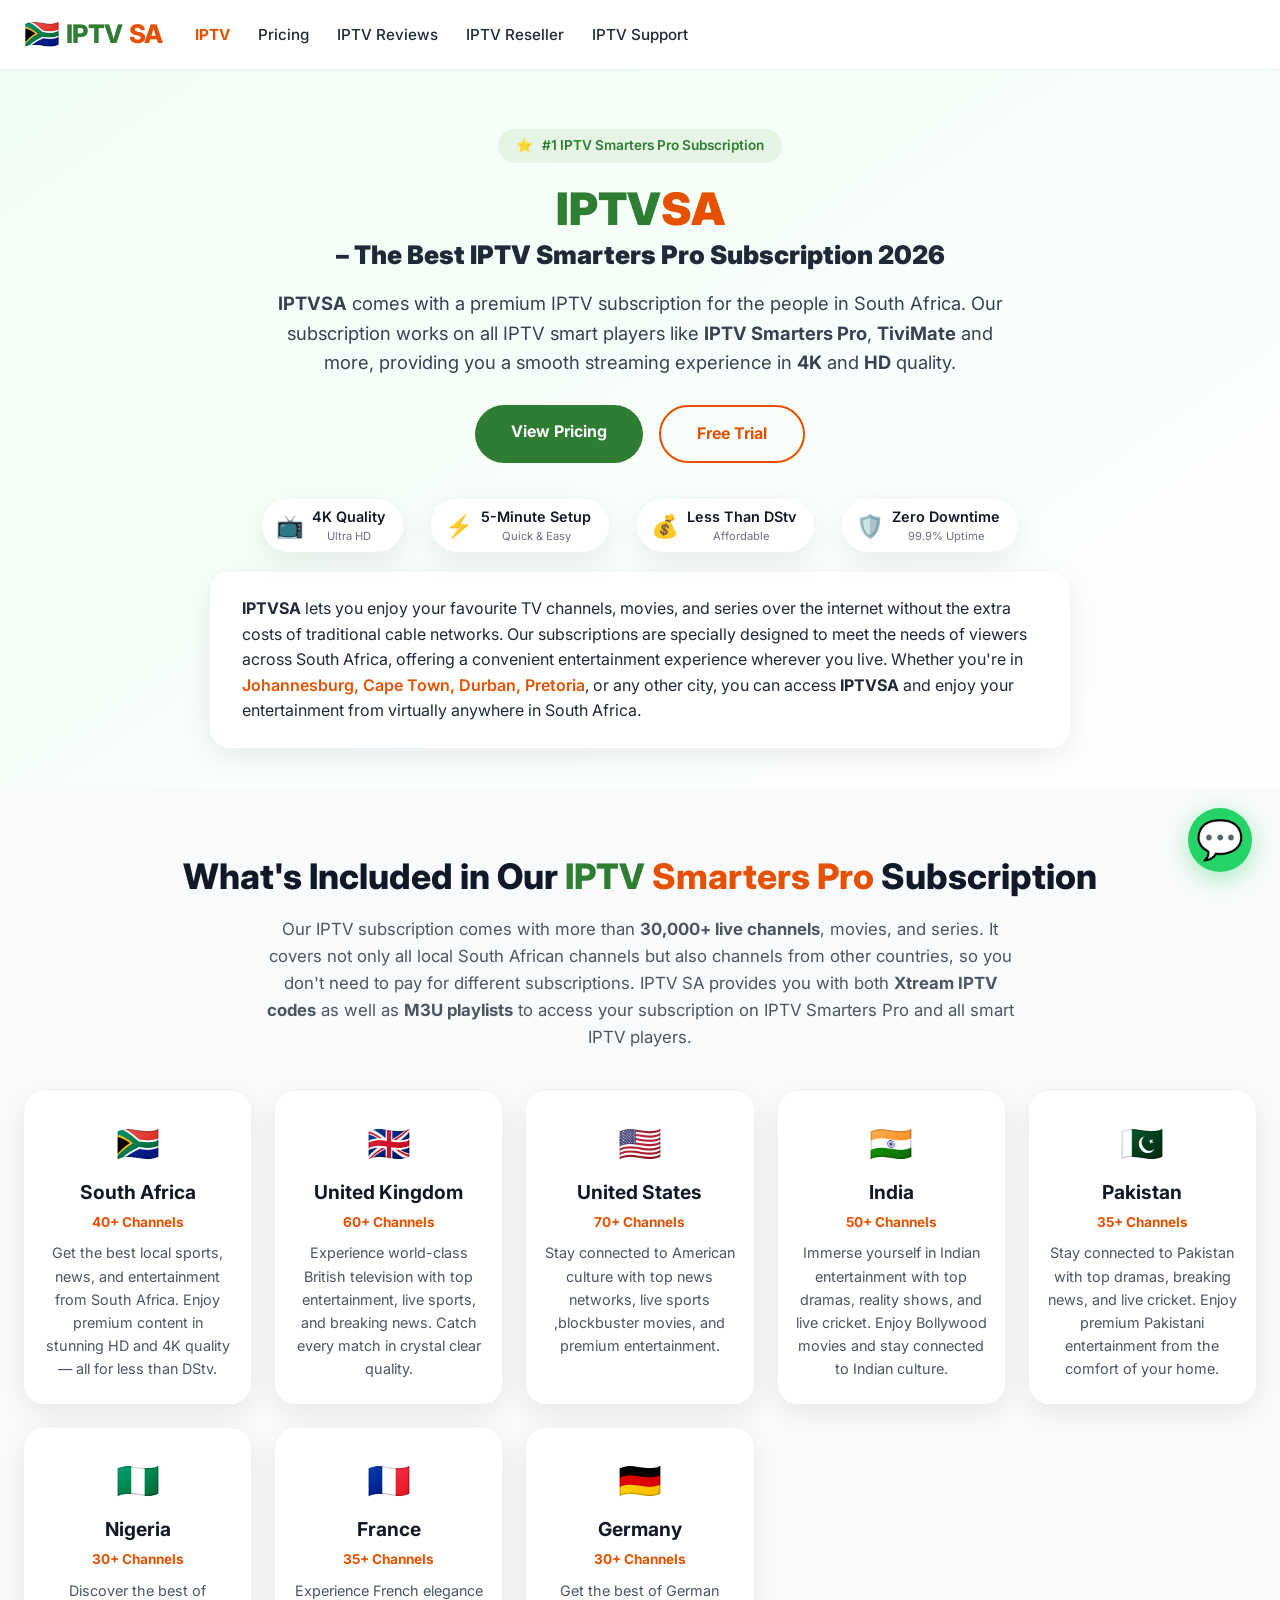
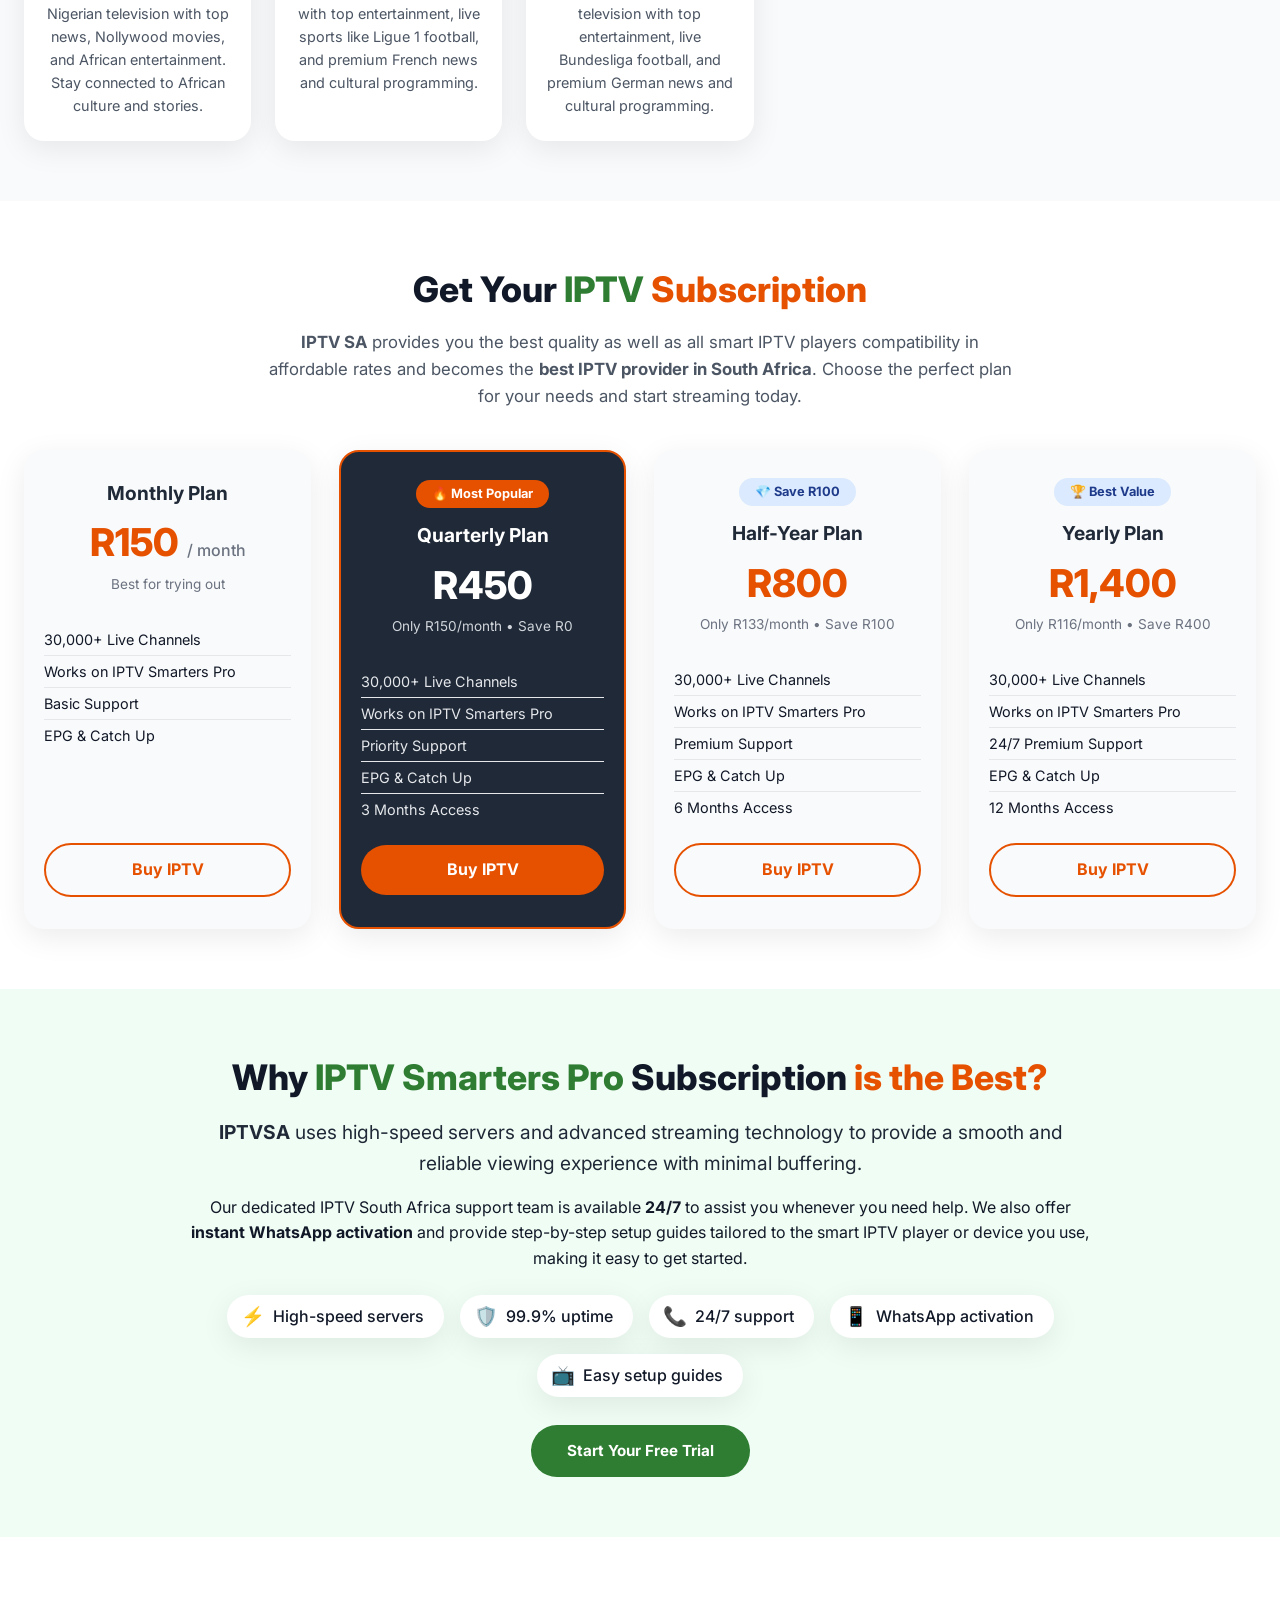
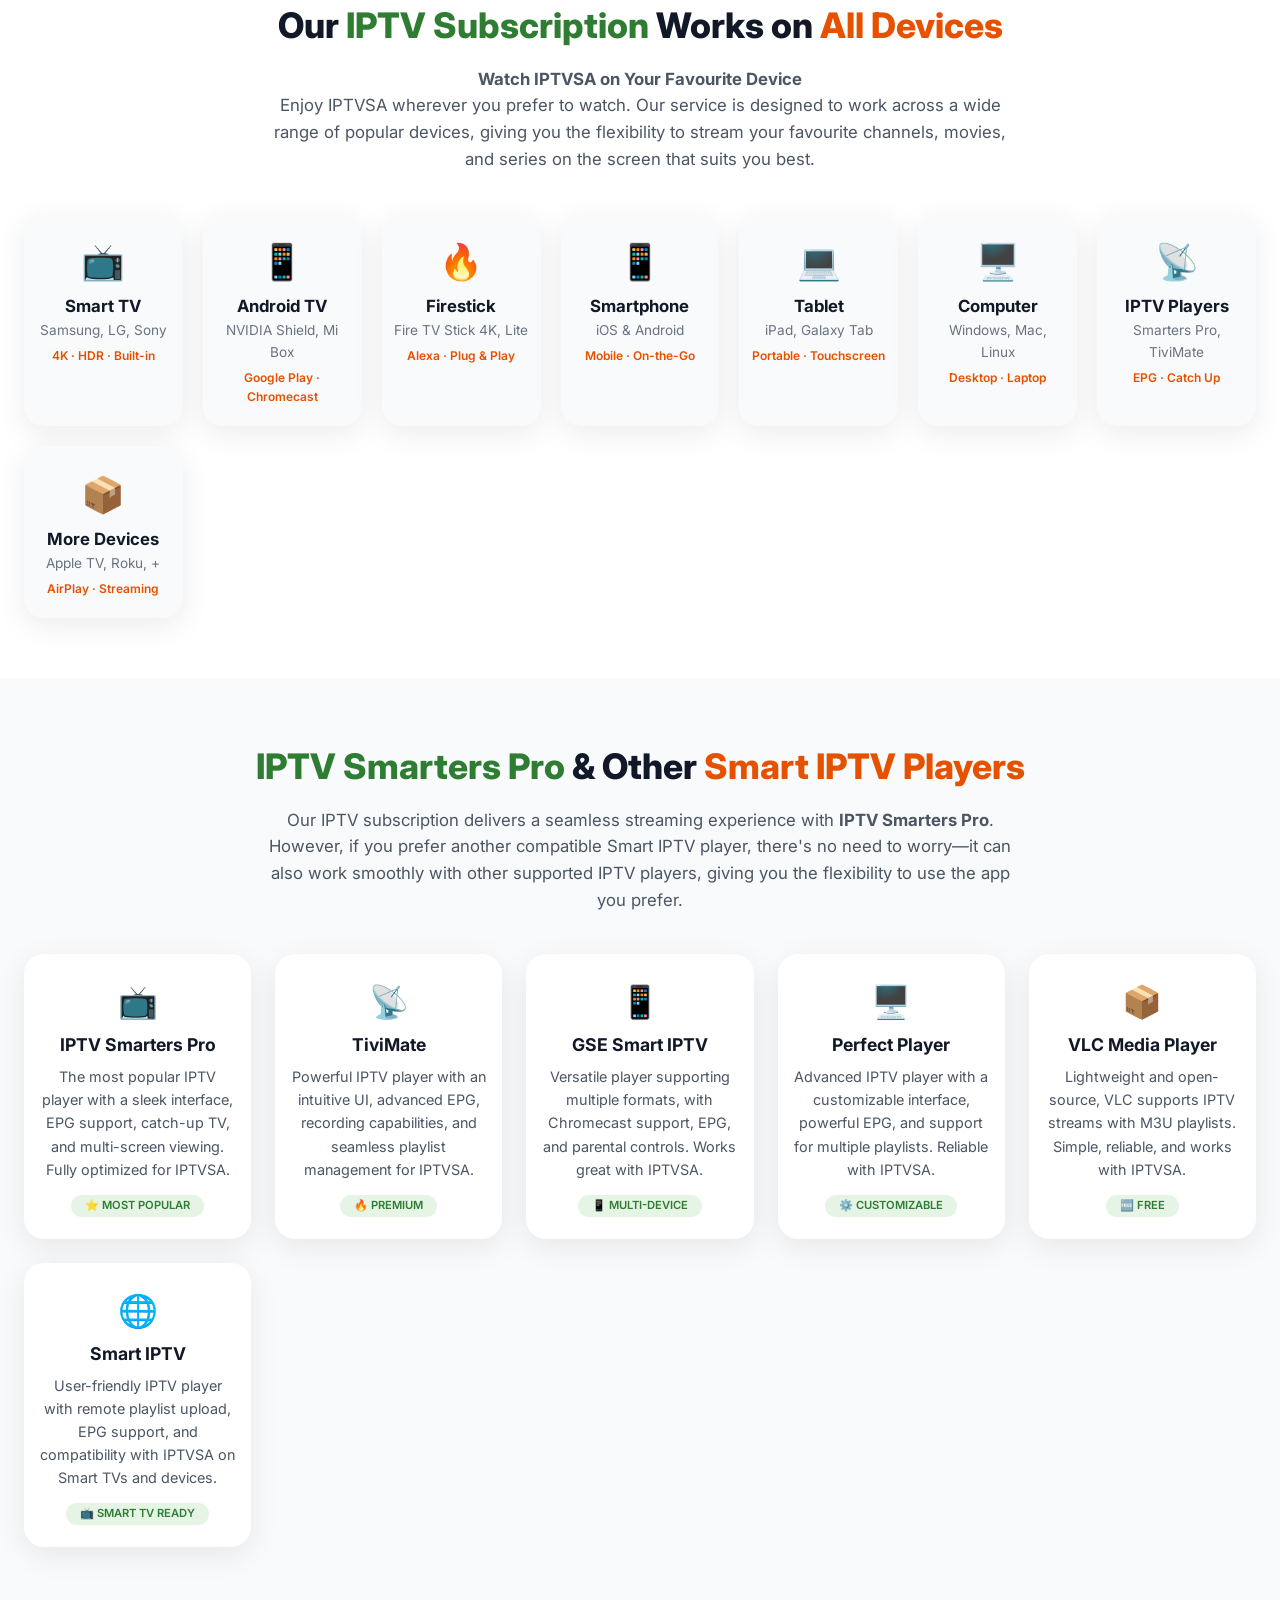
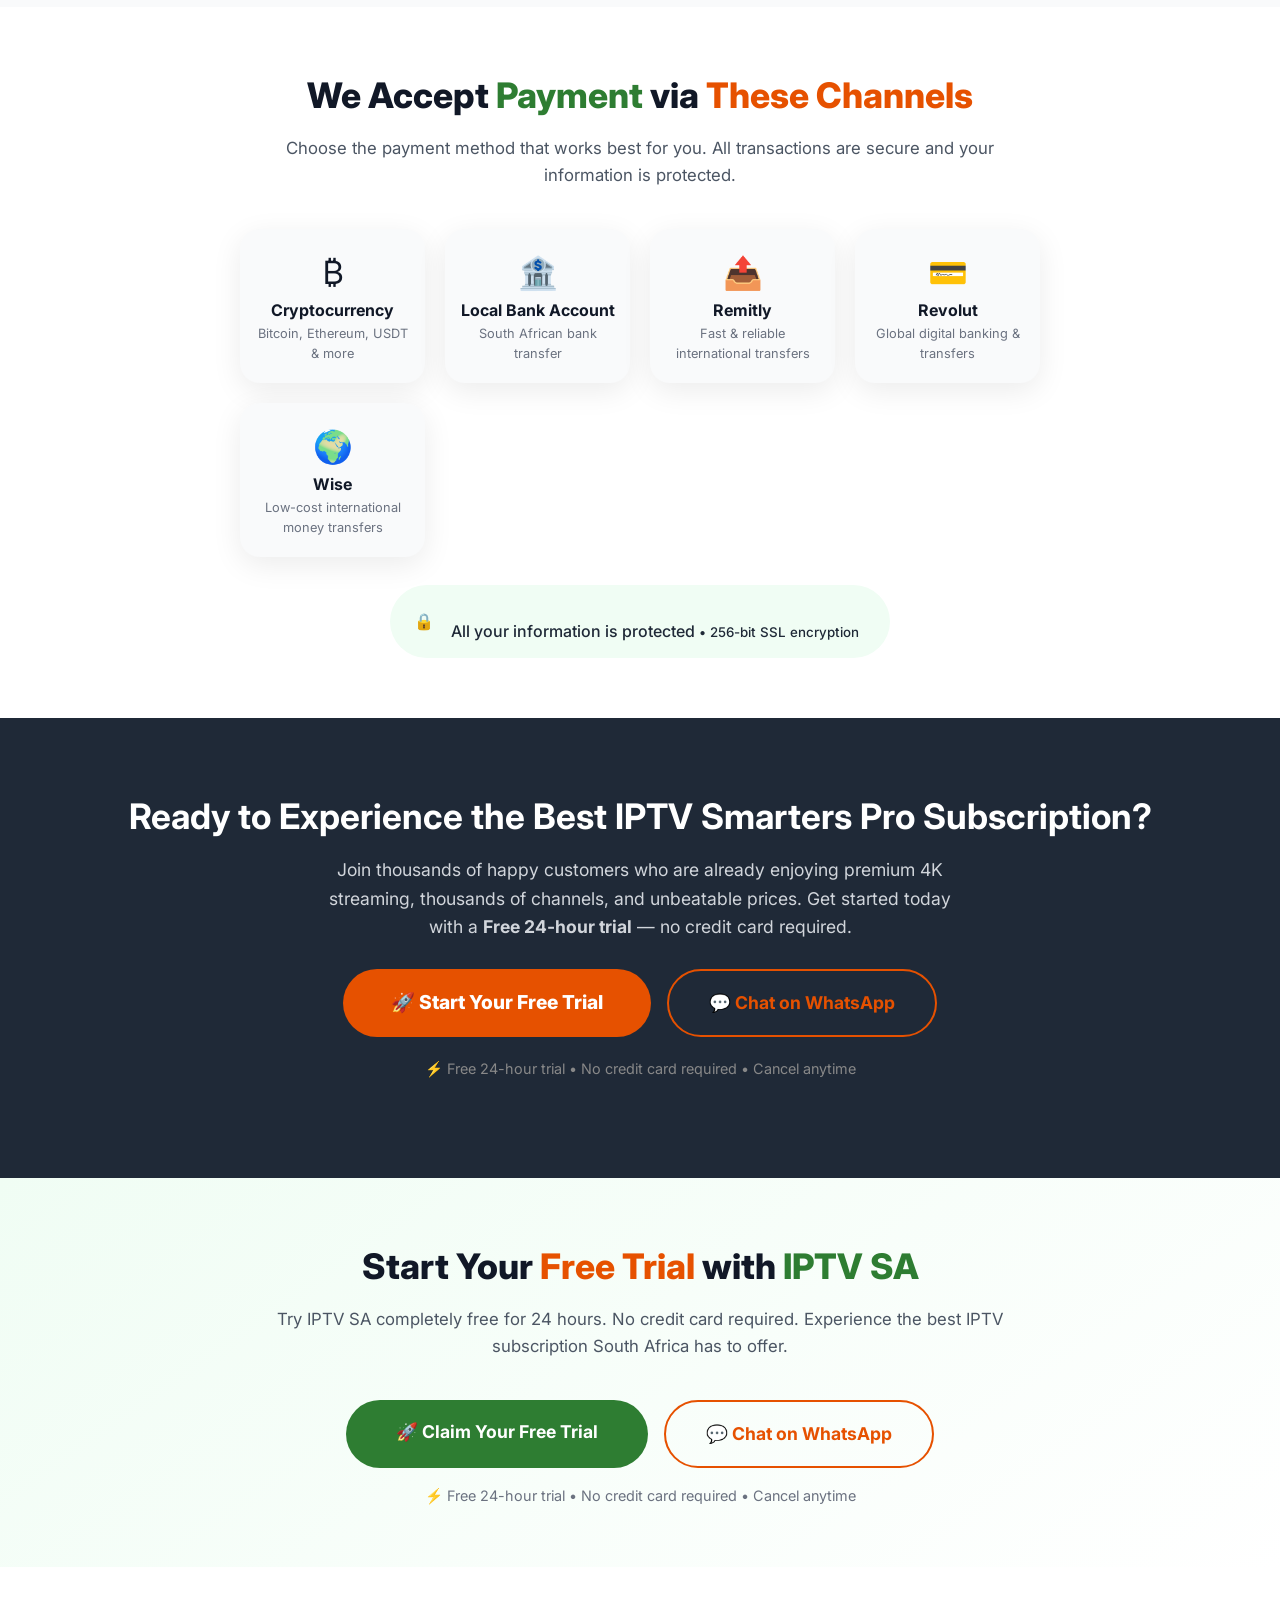
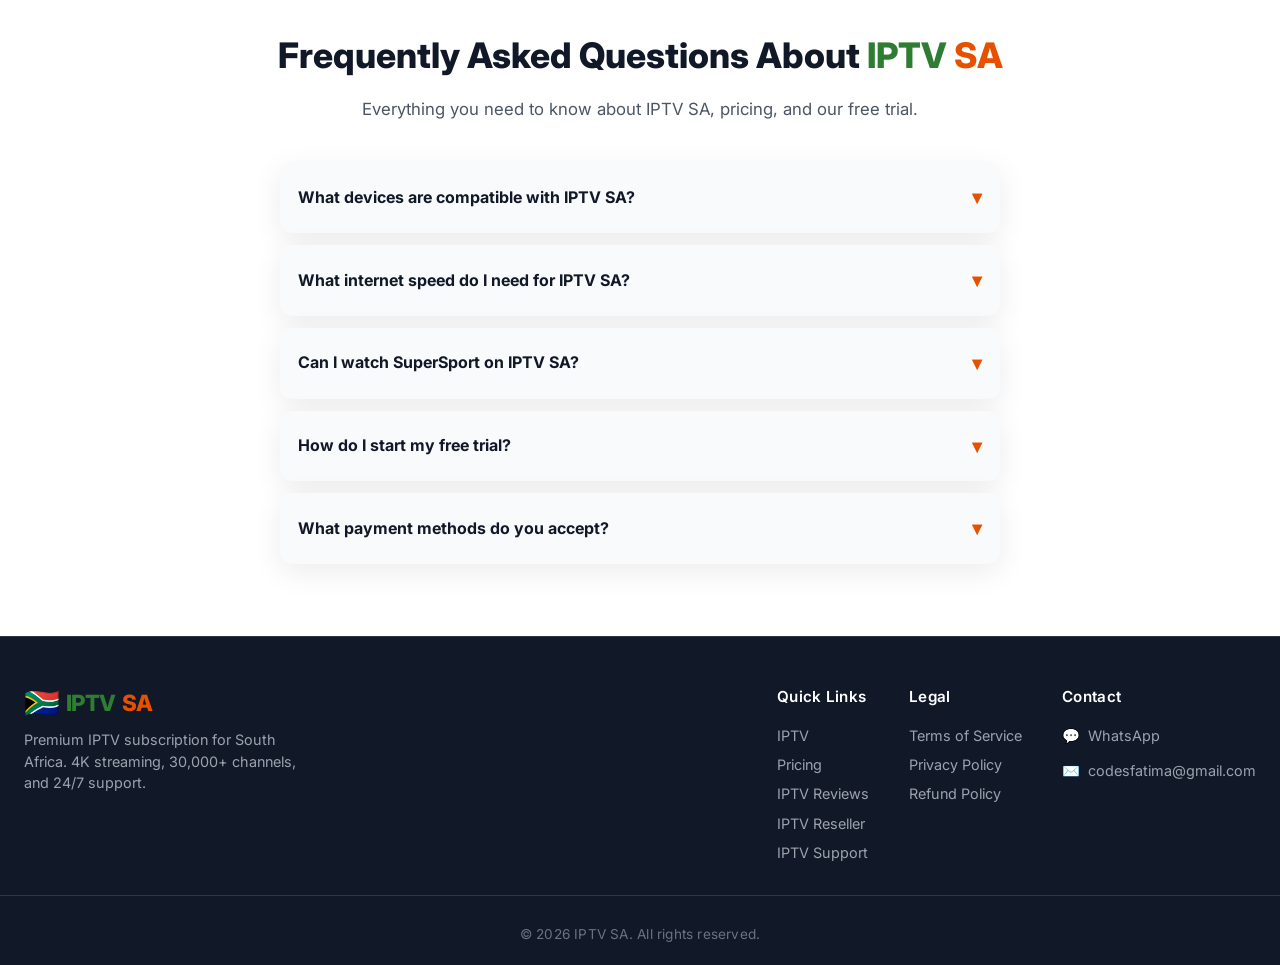
==== index.html @ 2efb1b7d "Update index.html" ====
<!DOCTYPE html>
<html lang="en-ZA">
<head>
    <meta charset="UTF-8" />
    <meta name="viewport" content="width=device-width, initial-scale=1.0" />
    <title>IPTVSA – Best IPTV Smarters Pro Subscription 2026</title>
    <meta name="description" content="IPTVSA – The best IPTV subscription in South Africa. Premium IPTV with 4K quality, 5-minute setup, less than DStv, and zero downtime. Works with IPTV Smarters Pro, TiviMate & more." />
    <link rel="preconnect" href="https://fonts.googleapis.com" />
    <link rel="preconnect" href="https://fonts.gstatic.com" crossorigin />
    <link href="https://fonts.googleapis.com/css2?family=Inter:opsz,wght@14..32,400;14..32,500;14..32,600;14..32,700;14..32,800;14..32,900&display=swap" rel="stylesheet" />
    <style>
        /* ===== RESET & BASE ===== */
        * {
            margin: 0;
            padding: 0;
            box-sizing: border-box;
        }

        :root {
            --green: #2e7d32;
            --orange: #e65100;
            --white: #ffffff;
            --gray: #6b7280;
            --light-bg: #f9fafb;
            --card-bg: #ffffff;
            --shadow: 0 8px 30px rgba(0,0,0,0.08);
            --radius: 20px;
            --transition: 0.25s ease;
        }

        body {
            font-family: 'Inter', -apple-system, BlinkMacSystemFont, sans-serif;
            background-color: var(--light-bg);
            color: #111827;
            line-height: 1.6;
        }

        .container {
            max-width: 1280px;
            margin: 0 auto;
            padding: 0 24px;
        }

        /* ===== NAVBAR ===== */
        .navbar {
            background: var(--white);
            padding: 14px 0;
            box-shadow: 0 1px 3px rgba(0,0,0,0.05);
            position: sticky;
            top: 0;
            z-index: 999;
            backdrop-filter: blur(6px);
            background: rgba(255,255,255,0.94);
        }

        .navbar .container {
            display: flex;
            justify-content: flex-start;
            align-items: center;
            flex-wrap: wrap;
            gap: 32px;
        }

        .logo {
            display: flex;
            align-items: center;
            gap: 6px;
            text-decoration: none;
            font-weight: 800;
            font-size: 1.6rem;
            letter-spacing: -0.5px;
            flex-shrink: 0;
        }

        .logo .flag { font-size: 1.8rem; line-height: 1; }
        .logo .green { color: var(--green); }
        .logo .orange { color: var(--orange); }

        .nav-toggle {
            display: none;
            background: none;
            border: none;
            font-size: 1.8rem;
            cursor: pointer;
            padding: 4px 12px;
            margin-left: auto;
        }

        .nav-links {
            display: flex;
            gap: 28px;
            list-style: none;
            align-items: center;
            flex-wrap: wrap;
            margin-left: 0;
        }

        .nav-links a {
            text-decoration: none;
            color: #1f2937;
            font-weight: 500;
            font-size: 0.95rem;
            transition: color var(--transition);
        }

        .nav-links a:hover {
            color: var(--orange);
        }

        @media (max-width: 768px) {
            .navbar .container {
                justify-content: space-between;
                gap: 0;
            }
            .nav-toggle {
                display: block;
            }
            .nav-links {
                display: none;
                flex-direction: column;
                width: 100%;
                padding: 20px 0 12px;
                gap: 16px;
                border-top: 1px solid #e5e7eb;
                margin-top: 12px;
                order: 3;
            }
            .nav-links.open {
                display: flex;
            }
        }

        /* ===== BUTTONS ===== */
        .btn-primary {
            display: inline-block;
            background: var(--green);
            color: white;
            font-weight: 700;
            padding: 14px 36px;
            border-radius: 60px;
            text-decoration: none;
            transition: background var(--transition), transform 0.15s;
            border: none;
            font-size: 1rem;
        }
        .btn-primary:hover { background: #1e5a22; transform: scale(1.02); }

        .btn-secondary {
            display: inline-block;
            background: transparent;
            color: var(--orange);
            font-weight: 700;
            padding: 14px 36px;
            border-radius: 60px;
            text-decoration: none;
            border: 2px solid var(--orange);
            transition: background var(--transition), color var(--transition);
        }
        .btn-secondary:hover { background: var(--orange); color: white; }

        .btn-buy {
            display: inline-block;
            background: var(--orange);
            color: white;
            font-weight: 700;
            padding: 12px 32px;
            border-radius: 60px;
            text-decoration: none;
            transition: background var(--transition);
        }
        .btn-buy:hover { background: #b84a00; }

        .btn-buy-outline {
            display: inline-block;
            background: transparent;
            color: var(--orange);
            font-weight: 700;
            padding: 12px 32px;
            border-radius: 60px;
            text-decoration: none;
            border: 2px solid var(--orange);
            transition: background var(--transition), color var(--transition);
        }
        .btn-buy-outline:hover { background: var(--orange); color: white; }

        .btn-cta-large {
            display: inline-block;
            background: var(--orange);
            color: white;
            font-weight: 800;
            padding: 18px 48px;
            border-radius: 60px;
            text-decoration: none;
            font-size: 1.2rem;
            transition: background var(--transition), transform 0.15s;
        }
        .btn-cta-large:hover { background: #b84a00; transform: scale(1.02); }

        /* ===== HERO ===== */
        .hero {
            padding: 60px 0 40px;
            background: linear-gradient(145deg, #f0fdf4 0%, #ffffff 100%);
        }
        .hero-content { max-width: 900px; margin: 0 auto; text-align: center; }

        .hero-badge {
            display: inline-block;
            background: #e5f4e5;
            color: var(--green);
            font-weight: 600;
            padding: 6px 18px;
            border-radius: 60px;
            font-size: 0.85rem;
            margin-bottom: 20px;
        }
        .hero-badge .star { margin-right: 6px; }

        .hero h1 {
            font-size: 2.8rem;
            font-weight: 900;
            line-height: 1.2;
            margin-bottom: 18px;
        }
        .hero h1 .highlight-green { color: var(--green); }
        .hero h1 .highlight-orange { color: var(--orange); }
        .hero h1 .highlight-white { color: #1f2937; display: block; font-size: 1.6rem; margin-top: 4px; }

        .hero .description {
            font-size: 1.15rem;
            color: #374151;
            max-width: 750px;
            margin: 0 auto 28px;
        }

        .hero-buttons {
            display: flex;
            gap: 16px;
            justify-content: center;
            flex-wrap: wrap;
            margin-bottom: 36px;
        }

        .trust-badges {
            display: flex;
            flex-wrap: wrap;
            justify-content: center;
            gap: 28px;
            margin: 30px 0 20px;
        }
        .trust-badge {
            display: flex;
            align-items: center;
            gap: 8px;
            background: white;
            padding: 6px 18px 6px 14px;
            border-radius: 60px;
            box-shadow: var(--shadow);
        }
        .trust-badge .icon { font-size: 1.4rem; }
        .trust-badge .label { font-weight: 600; font-size: 0.9rem; display: flex; flex-direction: column; }
        .trust-badge .label small { font-weight: 400; font-size: 0.7rem; color: var(--gray); }

        .trust-text {
            background: white;
            padding: 24px 32px;
            border-radius: var(--radius);
            box-shadow: var(--shadow);
            max-width: 860px;
            margin: 20px auto 0;
            text-align: left;
            font-size: 1rem;
            color: #1f2937;
        }
        .trust-text .cities { font-weight: 600; color: var(--orange); }

        @media (max-width: 640px) {
            .hero h1 { font-size: 2rem; }
            .hero h1 .highlight-white { font-size: 1.2rem; }
            .trust-badges { gap: 12px; }
            .trust-badge { padding: 4px 12px; }
        }

        /* ===== SECTION TITLES ===== */
        .section-title {
            font-size: 2.2rem;
            font-weight: 800;
            text-align: center;
            margin-bottom: 12px;
        }
        .section-title .green { color: var(--green); }
        .section-title .orange { color: var(--orange); }

        .section-sub {
            text-align: center;
            max-width: 750px;
            margin: 0 auto 40px;
            color: #4b5563;
            font-size: 1.05rem;
        }

        /* ===== INCLUDED / CHANNELS ===== */
        .included { padding: 60px 0; }
        .included-grid {
            display: grid;
            grid-template-columns: repeat(auto-fit, minmax(220px,1fr));
            gap: 24px;
        }
        .channel-card {
            background: white;
            padding: 24px 18px;
            border-radius: var(--radius);
            box-shadow: var(--shadow);
            text-align: center;
            transition: transform var(--transition);
        }
        .channel-card:hover { transform: translateY(-4px); }
        .channel-card .flag { font-size: 2.2rem; display: block; margin-bottom: 6px; }
        .channel-card h3 { font-size: 1.2rem; margin-bottom: 4px; }
        .channels-count { font-weight: 700; color: var(--orange); font-size: 0.85rem; margin-bottom: 8px; }
        .channel-card p { font-size: 0.9rem; color: #4b5563; }

        /* ===== PRICING ===== */
        .get-subscription { padding: 60px 0; background: white; }
        .pricing-grid {
            display: grid;
            grid-template-columns: repeat(auto-fit, minmax(240px,1fr));
            gap: 28px;
            align-items: stretch;
        }
        .pricing-card {
            background: var(--light-bg);
            padding: 28px 20px 32px;
            border-radius: var(--radius);
            box-shadow: var(--shadow);
            text-align: center;
            display: flex;
            flex-direction: column;
            transition: transform var(--transition);
            position: relative;
        }
        .pricing-card:hover { transform: translateY(-4px); }
        .pricing-card.popular {
            background: #1f2937;
            color: white;
            border: 2px solid var(--orange);
        }
        .pricing-card.popular .plan-name { color: white; }
        .pricing-card.popular .price { color: white; }
        .pricing-card.popular .price-per-month { color: #d1d5db; }
        .pricing-card.popular .features li { color: #e5e7eb; }

        .popular-badge {
            display: inline-block;
            background: var(--orange);
            color: white;
            font-weight: 700;
            padding: 4px 16px;
            border-radius: 60px;
            font-size: 0.8rem;
            margin-bottom: 12px;
            align-self: center;
        }
        .save-badge {
            display: inline-block;
            background: #dbeafe;
            color: #1e3a8a;
            font-weight: 700;
            padding: 4px 16px;
            border-radius: 60px;
            font-size: 0.8rem;
            margin-bottom: 12px;
            align-self: center;
        }
        .plan-name { font-weight: 700; font-size: 1.2rem; color: #1f2937; margin-bottom: 4px; }
        .price { font-size: 2.4rem; font-weight: 800; color: var(--orange); }
        .price small { font-size: 1rem; font-weight: 500; color: var(--gray); }
        .price-per-month { font-size: 0.85rem; color: var(--gray); margin-bottom: 16px; }
        .features { list-style: none; text-align: left; margin: 12px 0 20px; flex:1; }
        .features li { padding: 4px 0; border-bottom: 1px solid #e5e7eb; font-size: 0.9rem; }
        .features li:last-child { border-bottom: none; }

        /* ===== BEST PROVIDER ===== */
        .best-provider { padding: 60px 0; background: #f0fdf4; }
        .best-provider-grid { max-width: 900px; margin: 0 auto; }
        .best-provider-content { text-align: center; }
        .best-provider-content .lead { font-size: 1.2rem; margin: 10px 0 16px; color: #1f2937; }
        .best-provider-badges {
            display: flex;
            flex-wrap: wrap;
            justify-content: center;
            gap: 16px;
            margin: 24px 0 28px;
        }
        .best-provider-badge {
            background: white;
            padding: 6px 20px 6px 14px;
            border-radius: 60px;
            display: flex;
            align-items: center;
            gap: 8px;
            box-shadow: var(--shadow);
            font-weight: 500;
        }
        .best-provider-badge .icon { font-size: 1.2rem; }

        /* ===== DEVICES ===== */
        .devices { padding: 60px 0; background: white; }
        .devices-grid {
            display: grid;
            grid-template-columns: repeat(auto-fit, minmax(150px,1fr));
            gap: 20px;
        }
        .device-card {
            background: var(--light-bg);
            padding: 20px 12px;
            border-radius: var(--radius);
            text-align: center;
            box-shadow: var(--shadow);
            transition: transform var(--transition);
        }
        .device-card:hover { transform: translateY(-4px); }
        .device-card .icon { font-size: 2.2rem; display: block; margin-bottom: 4px; }
        .device-name { font-weight: 700; font-size: 1.05rem; }
        .device-model { font-size: 0.85rem; color: var(--gray); }
        .device-keywords { font-size: 0.75rem; color: var(--orange); font-weight: 600; margin-top: 4px; }

        /* ===== IPTV PLAYERS ===== */
        .iptv-players { padding: 60px 0; background: #f9fafb; }
        .players-grid {
            display: grid;
            grid-template-columns: repeat(auto-fit, minmax(220px,1fr));
            gap: 24px;
        }
        .player-card {
            background: white;
            padding: 22px 16px;
            border-radius: var(--radius);
            box-shadow: var(--shadow);
            text-align: center;
            transition: transform var(--transition);
        }
        .player-card:hover { transform: translateY(-4px); }
        .player-card .icon { font-size: 2rem; display: block; margin-bottom: 4px; }
        .player-name { font-weight: 700; font-size: 1.1rem; }
        .player-desc { font-size: 0.9rem; color: #4b5563; margin: 6px 0 10px; }
        .player-badge {
            display: inline-block;
            background: #e5f4e5;
            color: var(--green);
            font-weight: 600;
            padding: 2px 14px;
            border-radius: 60px;
            font-size: 0.7rem;
            text-transform: uppercase;
        }

        /* ===== PAYMENT ===== */
        .payment { padding: 60px 0; background: white; }
        .payment-grid {
            display: grid;
            grid-template-columns: repeat(auto-fit, minmax(160px,1fr));
            gap: 20px;
            max-width: 800px;
            margin: 0 auto;
        }
        .payment-card {
            background: var(--light-bg);
            padding: 18px 12px;
            border-radius: var(--radius);
            text-align: center;
            box-shadow: var(--shadow);
        }
        .payment-card .icon { font-size: 2rem; display: block; }
        .payment-name { font-weight: 700; }
        .payment-desc { font-size: 0.8rem; color: var(--gray); }
        .payment-trust {
            display: flex;
            justify-content: center;
            align-items: center;
            gap: 10px;
            margin-top: 28px;
            background: #f0fdf4;
            padding: 14px 24px;
            border-radius: 60px;
            max-width: 500px;
            margin-left: auto;
            margin-right: auto;
        }
        .payment-trust .trust-text { background: transparent; box-shadow: none; padding: 0; font-weight: 500; }

        /* ===== CTA ===== */
        .cta-section {
            padding: 70px 0;
            background: #1f2937;
            color: white;
            text-align: center;
        }
        .cta-section h2 { font-size: 2.2rem; margin-bottom: 12px; }
        .cta-section p { max-width: 640px; margin: 0 auto 28px; font-size: 1.1rem; color: #d1d5db; }
        .cta-buttons { display: flex; gap: 16px; justify-content: center; flex-wrap: wrap; }

        /* ===== FREE TRIAL ===== */
        .free-trial-section {
            padding: 60px 0;
            background: linear-gradient(145deg, #f0fdf4, #ffffff);
            text-align: center;
        }
        .free-trial-buttons { display: flex; gap: 16px; justify-content: center; flex-wrap: wrap; margin-top: 10px; }

        /* ===== FAQ ===== */
        .faq { padding: 60px 0; background: white; }
        .faq-list { max-width: 720px; margin: 0 auto; }
        .faq-item {
            background: var(--light-bg);
            margin-bottom: 12px;
            border-radius: 12px;
            padding: 6px 18px;
            box-shadow: var(--shadow);
        }
        .faq-item summary {
            font-weight: 700;
            padding: 14px 0;
            cursor: pointer;
            list-style: none;
            display: flex;
            justify-content: space-between;
            align-items: center;
        }
        .faq-item summary::-webkit-details-marker { display: none; }
        .faq-item summary::after { content: "▾"; font-size: 1.2rem; color: var(--orange); }
        .faq-item[open] summary::after { content: "▴"; }
        .faq-item .answer { padding: 0 0 18px; color: #374151; }

        /* ===== FOOTER ===== */
        .footer {
            background: #111827;
            color: #e5e7eb;
            padding: 48px 0 20px;
            border-top: 1px solid #2d3748;
        }
        .footer .container {
            display: flex;
            flex-wrap: wrap;
            justify-content: space-between;
            gap: 40px;
        }
        .footer-brand { max-width: 280px; }
        .footer-brand .logo { color: white; font-size: 1.4rem; }
        .footer-brand p { font-size: 0.9rem; color: #9ca3af; margin-top: 8px; line-height: 1.5; }
        .footer-columns {
            display: flex;
            flex-wrap: wrap;
            gap: 40px;
        }
        .footer-column h4 {
            color: white;
            font-weight: 600;
            font-size: 0.95rem;
            margin-bottom: 12px;
            letter-spacing: 0.3px;
        }
        .footer-column a {
            display: block;
            color: #9ca3af;
            text-decoration: none;
            font-size: 0.9rem;
            padding: 3px 0;
            transition: color 0.2s;
        }
        .footer-column a:hover { color: white; }
        .footer-contact-items {
            display: flex;
            flex-direction: column;
            gap: 6px;
        }
        .footer-contact-items .contact-item {
            display: flex;
            align-items: center;
            gap: 8px;
            color: #9ca3af;
            text-decoration: none;
            font-size: 0.9rem;
            transition: color 0.2s;
        }
        .footer-contact-items .contact-item:hover { color: white; }
        .footer-bottom {
            text-align: center;
            padding-top: 28px;
            margin-top: 28px;
            border-top: 1px solid #2d3748;
            font-size: 0.85rem;
            color: #6b7280;
            letter-spacing: 0.2px;
        }
        .footer-bottom a {
            color: #6b7280;
            text-decoration: none;
        }
        .footer-bottom a:hover { color: #e5e7eb; }

        @media (max-width: 768px) {
            .footer .container { flex-direction: column; gap: 30px; }
            .footer-columns { flex-direction: column; gap: 24px; }
        }

        /* ===== WHATSAPP FLOAT ===== */
        .whatsapp-float {
            position: fixed;
            bottom: 28px;
            right: 28px;
            background: #25d366;
            color: white;
            width: 64px;
            height: 64px;
            border-radius: 60px;
            display: flex;
            align-items: center;
            justify-content: center;
            font-size: 2.4rem;
            box-shadow: 0 6px 24px rgba(37,211,102,0.4);
            text-decoration: none;
            transition: transform 0.2s;
            z-index: 1000;
        }
        .whatsapp-float:hover { transform: scale(1.08); }

        /* ===== RESPONSIVE ===== */
        @media (max-width: 480px) {
            .hero h1 { font-size: 1.8rem; }
            .section-title { font-size: 1.6rem; }
            .pricing-grid { grid-template-columns: 1fr; }
            .cta-section h2 { font-size: 1.6rem; }
        }
    </style>
</head>
<body>

    <!-- ===== NAVBAR ===== -->
    <nav class="navbar">
        <div class="container">
            <a href="index.html" class="logo">
                <span class="flag">🇿🇦</span>
                <span class="green">IPTV</span><span class="orange">SA</span>
            </a>
            <button class="nav-toggle" id="navToggle" aria-label="Toggle navigation menu">☰</button>
            <ul class="nav-links" id="navLinks">
                <li><a href="index.html" style="color: var(--orange); font-weight: 700;">IPTV</a></li>
                <li><a href="#pricing">Pricing</a></li>
                <li><a href="reviews.html">IPTV Reviews</a></li>
                <li><a href="reseller.html">IPTV Reseller</a></li>
                <li><a href="support.html">IPTV Support</a></li>
            </ul>
        </div>
    </nav>

    <!-- ===== HERO ===== -->
    <section class="hero" id="home">
        <div class="container">
            <div class="hero-content">
                <div class="hero-badge">
                    <span class="star">⭐</span> #1 IPTV Smarters Pro Subscription
                </div>
                <h1>
                    <span class="highlight-green">IPTV</span><span class="highlight-orange">SA</span>
                    <span class="highlight-white">– The Best IPTV Smarters Pro Subscription 2026</span>
                </h1>
                <p class="description">
                    <strong>IPTVSA</strong> comes with a premium IPTV subscription for the people in South Africa.
                    Our subscription works on all IPTV smart players like <strong>IPTV Smarters Pro</strong>,
                    <strong>TiviMate</strong> and more, providing you a smooth streaming experience in
                    <strong>4K</strong> and <strong>HD</strong> quality.
                </p>
                <div class="hero-buttons">
                    <a href="#pricing" class="btn-primary">View Pricing</a>
                    <a href="#free-trial" class="btn-secondary">Free Trial</a>
                </div>
                <div class="trust-badges">
                    <div class="trust-badge">
                        <span class="icon green">📺</span>
                        <span class="label">4K Quality <small>Ultra HD</small></span>
                    </div>
                    <div class="trust-badge">
                        <span class="icon orange">⚡</span>
                        <span class="label">5-Minute Setup <small>Quick &amp; Easy</small></span>
                    </div>
                    <div class="trust-badge">
                        <span class="icon purple">💰</span>
                        <span class="label">Less Than DStv <small>Affordable</small></span>
                    </div>
                    <div class="trust-badge">
                        <span class="icon blue">🛡️</span>
                        <span class="label">Zero Downtime <small>99.9% Uptime</small></span>
                    </div>
                </div>
                <div class="trust-text">
                    <p>
                        <strong>IPTVSA</strong> lets you enjoy your favourite TV channels, movies, and series over the internet
                        without the extra costs of traditional cable networks. Our subscriptions are specially designed to meet
                        the needs of viewers across South Africa, offering a convenient entertainment experience wherever you live.
                        Whether you're in <span class="cities">Johannesburg, Cape Town, Durban, Pretoria</span>, or any other city,
                        you can access <strong>IPTVSA</strong> and enjoy your entertainment from virtually anywhere in South Africa.
                    </p>
                </div>
            </div>
        </div>
    </section>

    <!-- ===== WHAT'S INCLUDED / CHANNELS ===== -->
    <section class="included" id="included">
        <div class="container">
            <h2 class="section-title">What's Included in Our <span class="green">IPTV</span> <span class="orange">Smarters Pro</span> Subscription</h2>
            <p class="section-sub">
                Our IPTV subscription comes with more than <strong>30,000+ live channels</strong>, movies, and series. 
                It covers not only all local South African channels but also channels from other countries, so you don't 
                need to pay for different subscriptions. IPTV SA provides you with both <strong>Xtream IPTV codes</strong> 
                as well as <strong>M3U playlists</strong> to access your subscription on IPTV Smarters Pro and all smart IPTV players.
            </p>
            <div class="included-grid">
                <div class="channel-card">
                    <span class="flag">🇿🇦</span>
                    <h3>South Africa</h3>
                    <div class="channels-count">40+ Channels</div>
                    <p>Get the best local sports, news, and entertainment from South Africa. Enjoy premium content in stunning HD and 4K quality — all for less than DStv.</p>
                </div>
                <div class="channel-card">
                    <span class="flag">🇬🇧</span>
                    <h3>United Kingdom</h3>
                    <div class="channels-count">60+ Channels</div>
                    <p>Experience world-class British television with top entertainment, live sports, and breaking news. Catch every match in crystal clear quality.</p>
                </div>
                <div class="channel-card">
                    <span class="flag">🇺🇸</span>
                    <h3>United States</h3>
                    <div class="channels-count">70+ Channels</div>
                    <p>Stay connected to American culture with top news networks, live sports ,blockbuster movies, and premium entertainment.</p>
                </div>
                <div class="channel-card">
                    <span class="flag">🇮🇳</span>
                    <h3>India</h3>
                    <div class="channels-count">50+ Channels</div>
                    <p>Immerse yourself in Indian entertainment with top dramas, reality shows, and live cricket. Enjoy Bollywood movies and stay connected to Indian culture.</p>
                </div>
                <div class="channel-card">
                    <span class="flag">🇵🇰</span>
                    <h3>Pakistan</h3>
                    <div class="channels-count">35+ Channels</div>
                    <p>Stay connected to Pakistan with top dramas, breaking news, and live cricket. Enjoy premium Pakistani entertainment from the comfort of your home.</p>
                </div>
                <div class="channel-card">
                    <span class="flag">🇳🇬</span>
                    <h3>Nigeria</h3>
                    <div class="channels-count">30+ Channels</div>
                    <p>Discover the best of Nigerian television with top news, Nollywood movies, and African entertainment. Stay connected to African culture and stories.</p>
                </div>
                <div class="channel-card">
                    <span class="flag">🇫🇷</span>
                    <h3>France</h3>
                    <div class="channels-count">35+ Channels</div>
                    <p>Experience French elegance with top entertainment, live sports like Ligue 1 football, and premium French news and cultural programming.</p>
                </div>
                <div class="channel-card">
                    <span class="flag">🇩🇪</span>
                    <h3>Germany</h3>
                    <div class="channels-count">30+ Channels</div>
                    <p>Get the best of German television with top entertainment, live Bundesliga football, and premium German news and cultural programming.</p>
                </div>
            </div>
        </div>
    </section>

    <!-- ===== GET YOUR IPTV SUBSCRIPTION ===== -->
    <section class="get-subscription" id="pricing">
        <div class="container">
            <h2 class="section-title">Get Your <span class="green">IPTV</span> <span class="orange">Subscription</span></h2>
            <p class="section-sub">
                <strong>IPTV SA</strong> provides you the best quality as well as all smart IPTV players compatibility in affordable rates and becomes the <strong>best IPTV provider in South Africa</strong>. Choose the perfect plan for your needs and start streaming today.
            </p>
            <div class="pricing-grid">
                <div class="pricing-card">
                    <div class="plan-name">Monthly Plan</div>
                    <div class="price">R150 <small>/ month</small></div>
                    <div class="price-per-month">Best for trying out</div>
                    <ul class="features">
                        <li>30,000+ Live Channels</li>
                        <li>Works on IPTV Smarters Pro</li>
                        <li>Basic Support</li>
                        <li>EPG &amp; Catch Up</li>
                    </ul>
                    <a href="#free-trial" class="btn-buy-outline">Buy IPTV</a>
                </div>
                <div class="pricing-card popular">
                    <span class="popular-badge">🔥 Most Popular</span>
                    <div class="plan-name">Quarterly Plan</div>
                    <div class="price">R450</div>
                    <div class="price-per-month">Only R150/month • Save R0</div>
                    <ul class="features">
                        <li>30,000+ Live Channels</li>
                        <li>Works on IPTV Smarters Pro</li>
                        <li>Priority Support</li>
                        <li>EPG &amp; Catch Up</li>
                        <li>3 Months Access</li>
                    </ul>
                    <a href="#free-trial" class="btn-buy">Buy IPTV</a>
                </div>
                <div class="pricing-card">
                    <span class="save-badge">💎 Save R100</span>
                    <div class="plan-name">Half-Year Plan</div>
                    <div class="price">R800</div>
                    <div class="price-per-month">Only R133/month • Save R100</div>
                    <ul class="features">
                        <li>30,000+ Live Channels</li>
                        <li>Works on IPTV Smarters Pro</li>
                        <li>Premium Support</li>
                        <li>EPG &amp; Catch Up</li>
                        <li>6 Months Access</li>
                    </ul>
                    <a href="#free-trial" class="btn-buy-outline">Buy IPTV</a>
                </div>
                <div class="pricing-card">
                    <span class="save-badge">🏆 Best Value</span>
                    <div class="plan-name">Yearly Plan</div>
                    <div class="price">R1,400</div>
                    <div class="price-per-month">Only R116/month • Save R400</div>
                    <ul class="features">
                        <li>30,000+ Live Channels</li>
                        <li>Works on IPTV Smarters Pro</li>
                        <li>24/7 Premium Support</li>
                        <li>EPG &amp; Catch Up</li>
                        <li>12 Months Access</li>
                    </ul>
                    <a href="#free-trial" class="btn-buy-outline">Buy IPTV</a>
                </div>
            </div>
        </div>
    </section>

    <!-- ===== BEST PROVIDER ===== -->
    <section class="best-provider" id="best-provider">
        <div class="container">
            <div class="best-provider-grid">
                <div class="best-provider-content">
                    <h2 class="section-title">Why <span class="green">IPTV Smarters Pro</span> Subscription <span class="orange">is the Best?</span></h2>
                    <p class="lead">
                        <strong>IPTVSA</strong> uses high-speed servers and advanced streaming technology to provide a smooth and reliable viewing experience with minimal buffering.
                    </p>
                    <p>
                        Our dedicated IPTV South Africa support team is available <strong>24/7</strong> to assist you whenever you need help. We also offer <strong>instant WhatsApp activation</strong> and provide step-by-step setup guides tailored to the smart IPTV player or device you use, making it easy to get started.
                    </p>
                    <div class="best-provider-badges">
                        <div class="best-provider-badge">
                            <span class="icon green">⚡</span>
                            <span class="label">High-speed servers</span>
                        </div>
                        <div class="best-provider-badge">
                            <span class="icon blue">🛡️</span>
                            <span class="label">99.9% uptime</span>
                        </div>
                        <div class="best-provider-badge">
                            <span class="icon orange">📞</span>
                            <span class="label">24/7 support</span>
                        </div>
                        <div class="best-provider-badge">
                            <span class="icon purple">📱</span>
                            <span class="label">WhatsApp activation</span>
                        </div>
                        <div class="best-provider-badge">
                            <span class="icon red">📺</span>
                            <span class="label">Easy setup guides</span>
                        </div>
                    </div>
                    <a href="#free-trial" class="btn-primary" style="padding: 14px 36px; font-size: 0.95rem;">Start Your Free Trial</a>
                </div>
            </div>
        </div>
    </section>

    <!-- ===== DEVICES ===== -->
    <section class="devices" id="devices">
        <div class="container">
            <h2 class="section-title">Our <span class="green">IPTV Subscription</span> Works on <span class="orange">All Devices</span></h2>
            <p class="section-sub">
                <strong>Watch IPTVSA on Your Favourite Device</strong><br>
                Enjoy IPTVSA wherever you prefer to watch. Our service is designed to work across a wide range of popular devices, giving you the flexibility to stream your favourite channels, movies, and series on the screen that suits you best.
            </p>
            <div class="devices-grid">
                <div class="device-card">
                    <span class="icon">📺</span>
                    <div class="device-name">Smart TV</div>
                    <div class="device-model">Samsung, LG, Sony</div>
                    <div class="device-keywords">4K · HDR · Built-in</div>
                </div>
                <div class="device-card">
                    <span class="icon">📱</span>
                    <div class="device-name">Android TV</div>
                    <div class="device-model">NVIDIA Shield, Mi Box</div>
                    <div class="device-keywords">Google Play · Chromecast</div>
                </div>
                <div class="device-card">
                    <span class="icon">🔥</span>
                    <div class="device-name">Firestick</div>
                    <div class="device-model">Fire TV Stick 4K, Lite</div>
                    <div class="device-keywords">Alexa · Plug &amp; Play</div>
                </div>
                <div class="device-card">
                    <span class="icon">📱</span>
                    <div class="device-name">Smartphone</div>
                    <div class="device-model">iOS &amp; Android</div>
                    <div class="device-keywords">Mobile · On-the-Go</div>
                </div>
                <div class="device-card">
                    <span class="icon">💻</span>
                    <div class="device-name">Tablet</div>
                    <div class="device-model">iPad, Galaxy Tab</div>
                    <div class="device-keywords">Portable · Touchscreen</div>
                </div>
                <div class="device-card">
                    <span class="icon">🖥️</span>
                    <div class="device-name">Computer</div>
                    <div class="device-model">Windows, Mac, Linux</div>
                    <div class="device-keywords">Desktop · Laptop</div>
                </div>
                <div class="device-card">
                    <span class="icon">📡</span>
                    <div class="device-name">IPTV Players</div>
                    <div class="device-model">Smarters Pro, TiviMate</div>
                    <div class="device-keywords">EPG · Catch Up</div>
                </div>
                <div class="device-card">
                    <span class="icon">📦</span>
                    <div class="device-name">More Devices</div>
                    <div class="device-model">Apple TV, Roku, +</div>
                    <div class="device-keywords">AirPlay · Streaming</div>
                </div>
            </div>
        </div>
    </section>

    <!-- ===== IPTV PLAYERS ===== -->
    <section class="iptv-players" id="players">
        <div class="container">
            <h2 class="section-title"><span class="green">IPTV Smarters Pro</span> &amp; Other <span class="orange">Smart IPTV Players</span></h2>
            <p class="section-sub">
                Our IPTV subscription delivers a seamless streaming experience with <strong>IPTV Smarters Pro</strong>. However, if you prefer another compatible Smart IPTV player, there's no need to worry—it can also work smoothly with other supported IPTV players, giving you the flexibility to use the app you prefer.
            </p>
            <div class="players-grid">
                <div class="player-card">
                    <span class="icon">📺</span>
                    <div class="player-name">IPTV Smarters Pro</div>
                    <div class="player-desc">The most popular IPTV player with a sleek interface, EPG support, catch-up TV, and multi-screen viewing. Fully optimized for IPTVSA.</div>
                    <span class="player-badge">⭐ Most Popular</span>
                </div>
                <div class="player-card">
                    <span class="icon">📡</span>
                    <div class="player-name">TiviMate</div>
                    <div class="player-desc">Powerful IPTV player with an intuitive UI, advanced EPG, recording capabilities, and seamless playlist management for IPTVSA.</div>
                    <span class="player-badge">🔥 Premium</span>
                </div>
                <div class="player-card">
                    <span class="icon">📱</span>
                    <div class="player-name">GSE Smart IPTV</div>
                    <div class="player-desc">Versatile player supporting multiple formats, with Chromecast support, EPG, and parental controls. Works great with IPTVSA.</div>
                    <span class="player-badge">📱 Multi-Device</span>
                </div>
                <div class="player-card">
                    <span class="icon">🖥️</span>
                    <div class="player-name">Perfect Player</div>
                    <div class="player-desc">Advanced IPTV player with a customizable interface, powerful EPG, and support for multiple playlists. Reliable with IPTVSA.</div>
                    <span class="player-badge">⚙️ Customizable</span>
                </div>
                <div class="player-card">
                    <span class="icon">📦</span>
                    <div class="player-name">VLC Media Player</div>
                    <div class="player-desc">Lightweight and open-source, VLC supports IPTV streams with M3U playlists. Simple, reliable, and works with IPTVSA.</div>
                    <span class="player-badge">🆓 Free</span>
                </div>
                <div class="player-card">
                    <span class="icon">🌐</span>
                    <div class="player-name">Smart IPTV</div>
                    <div class="player-desc">User-friendly IPTV player with remote playlist upload, EPG support, and compatibility with IPTVSA on Smart TVs and devices.</div>
                    <span class="player-badge">📺 Smart TV Ready</span>
                </div>
            </div>
        </div>
    </section>

    <!-- ===== PAYMENT ===== -->
    <section class="payment" id="payment">
        <div class="container">
            <h2 class="section-title">We Accept <span class="green">Payment</span> via <span class="orange">These Channels</span></h2>
            <p class="section-sub">
                Choose the payment method that works best for you. All transactions are secure and your information is protected.
            </p>
            <div class="payment-grid">
                <div class="payment-card">
                    <span class="icon">₿</span>
                    <div class="payment-name">Cryptocurrency</div>
                    <div class="payment-desc">Bitcoin, Ethereum, USDT &amp; more</div>
                </div>
                <div class="payment-card">
                    <span class="icon">🏦</span>
                    <div class="payment-name">Local Bank Account</div>
                    <div class="payment-desc">South African bank transfer</div>
                </div>
                <div class="payment-card">
                    <span class="icon">📤</span>
                    <div class="payment-name">Remitly</div>
                    <div class="payment-desc">Fast &amp; reliable international transfers</div>
                </div>
                <div class="payment-card">
                    <span class="icon">💳</span>
                    <div class="payment-name">Revolut</div>
                    <div class="payment-desc">Global digital banking &amp; transfers</div>
                </div>
                <div class="payment-card">
                    <span class="icon">🌍</span>
                    <div class="payment-name">Wise</div>
                    <div class="payment-desc">Low-cost international money transfers</div>
                </div>
            </div>
            <div class="payment-trust">
                <span class="icon">🔒</span>
                <span class="trust-text">All your information is protected <small>• 256-bit SSL encryption</small></span>
            </div>
        </div>
    </section>

    <!-- ===== STRONG CTA ===== -->
    <section class="cta-section" id="cta">
        <div class="container">
            <h2>Ready to Experience the <span class="green">Best IPTV Smarters Pro</span> <span class="orange">Subscription?</span></h2>
            <p>
                Join thousands of happy customers who are already enjoying premium 4K streaming, thousands of channels, and unbeatable prices. Get started today with a <strong>Free 24-hour trial</strong> — no credit card required.
            </p>
            <div class="cta-buttons">
                <a href="#free-trial" class="btn-cta-large">🚀 Start Your Free Trial</a>
                <a href="#free-trial" class="btn-secondary" style="padding: 18px 40px; font-size: 1.1rem;">
                    💬 Chat on WhatsApp
                </a>
            </div>
            <p style="color: #888; margin-top: 20px; font-size: 0.9rem;">
                ⚡ Free 24-hour trial • No credit card required • Cancel anytime
            </p>
        </div>
    </section>

    <!-- ===== FREE TRIAL ===== -->
    <section class="free-trial-section" id="free-trial">
        <div class="container">
            <h2 class="section-title">Start Your <span style="color:var(--orange);">Free Trial</span> with <span style="color:var(--green);">IPTV SA</span></h2>
            <p class="section-sub">
                Try IPTV SA completely free for 24 hours. No credit card required. Experience the best IPTV subscription South Africa has to offer.
            </p>
            <div class="free-trial-buttons">
                <a href="#" class="btn-primary" style="padding: 18px 50px; font-size: 1.1rem;">
                    🚀 Claim Your Free Trial
                </a>
                <a href="#" class="btn-secondary" style="padding: 18px 40px; font-size: 1.1rem;">
                    💬 Chat on WhatsApp
                </a>
            </div>
            <p style="text-align:center; color:var(--gray); margin-top: 16px; font-size:0.9rem;">
                ⚡ Free 24-hour trial • No credit card required • Cancel anytime
            </p>
        </div>
    </section>

    <!-- ===== FAQ ===== -->
    <section class="faq" id="faq">
        <div class="container">
            <h2 class="section-title">Frequently Asked Questions About <span class="green">IPTV</span> <span class="orange">SA</span></h2>
            <p class="section-sub">Everything you need to know about IPTV SA, pricing, and our free trial.</p>
            <div class="faq-list">
                <details class="faq-item">
                    <summary>What devices are compatible with IPTV SA?</summary>
                    <div class="answer">
                        IPTV SA works on all IPTV smart players including <strong>IPTV Smarters Pro</strong>,
                        <strong>TiviMate</strong>, GSE Smart IPTV, and more. Compatible with Android TV, Firestick,
                        iOS, Android phones, Windows, and Mac.
                    </div>
                </details>
                <details class="faq-item">
                    <summary>What internet speed do I need for IPTV SA?</summary>
                    <div class="answer">
                        For HD streaming, a minimum of <strong>10 Mbps</strong> is recommended. For <strong>4K</strong>
                        quality, you'll need at least <strong>25 Mbps</strong>. Fibre or a stable LTE connection works best.
                    </div>
                </details>
                <details class="faq-item">
                    <summary>Can I watch SuperSport on IPTV SA?</summary>
                    <div class="answer">
                        Yes – IPTV SA has official licensing agreements with SuperSport and other major sports networks.
                        Watch all your favorite sports in 4K quality.
                    </div>
                </details>
                <details class="faq-item">
                    <summary>How do I start my free trial?</summary>
                    <div class="answer">
                        Simply click the <strong>"Claim Your Free Trial"</strong> button or
                        <strong>WhatsApp us</strong> and we'll set you up within 5 minutes.
                    </div>
                </details>
                <details class="faq-item">
                    <summary>What payment methods do you accept?</summary>
                    <div class="answer">
                        We accept <strong>Cryptocurrency</strong> (Bitcoin, Ethereum, USDT), <strong>Local Bank Transfer</strong>,
                        <strong>Remitly</strong>, <strong>Revolut</strong>, and <strong>Wise</strong>. All payments are secure.
                    </div>
                </details>
            </div>
        </div>
    </section>

    <!-- ===== FOOTER ===== -->
    <footer class="footer">
        <div class="container">
            <div class="footer-brand">
                <a href="index.html" class="logo">
                    <span class="flag">🇿🇦</span>
                    <span class="green">IPTV</span><span class="orange">SA</span>
                </a>
                <p>Premium IPTV subscription for South Africa. 4K streaming, 30,000+ channels, and 24/7 support.</p>
            </div>
            <div class="footer-columns">
                <div class="footer-column">
                    <h4>Quick Links</h4>
                    <a href="index.html">IPTV</a>
                    <a href="#pricing">Pricing</a>
                    <a href="reviews.html">IPTV Reviews</a>
                    <a href="reseller.html">IPTV Reseller</a>
                    <a href="support.html">IPTV Support</a>
                </div>
                <div class="footer-column">
                    <h4>Legal</h4>
                    <a href="#">Terms of Service</a>
                    <a href="#">Privacy Policy</a>
                    <a href="#">Refund Policy</a>
                </div>
                <div class="footer-column">
                    <h4>Contact</h4>
                    <div class="footer-contact-items">
                        <a href="#" class="contact-item">
                            <span class="icon">💬</span>
                            <span>WhatsApp</span>
                        </a>
                        <a href="mailto:codesfatima@gmail.com" class="contact-item">
                            <span class="icon">✉️</span>
                            <span>codesfatima@gmail.com</span>
                        </a>
                    </div>
                </div>
            </div>
        </div>
        <div class="footer-bottom">
            &copy; 2026 <a href="index.html">IPTV SA</a>. All rights reserved.
        </div>
    </footer>

    <!-- ===== WHATSAPP FLOATING BUTTON ===== -->
    <a href="#" class="whatsapp-float" target="_blank" aria-label="Chat on WhatsApp">
        💬
    </a>

    <script>
        // Mobile nav toggle
        document.getElementById('navToggle').addEventListener('click', function() {
            document.getElementById('navLinks').classList.toggle('open');
        });
    </script>
</body>
</html>
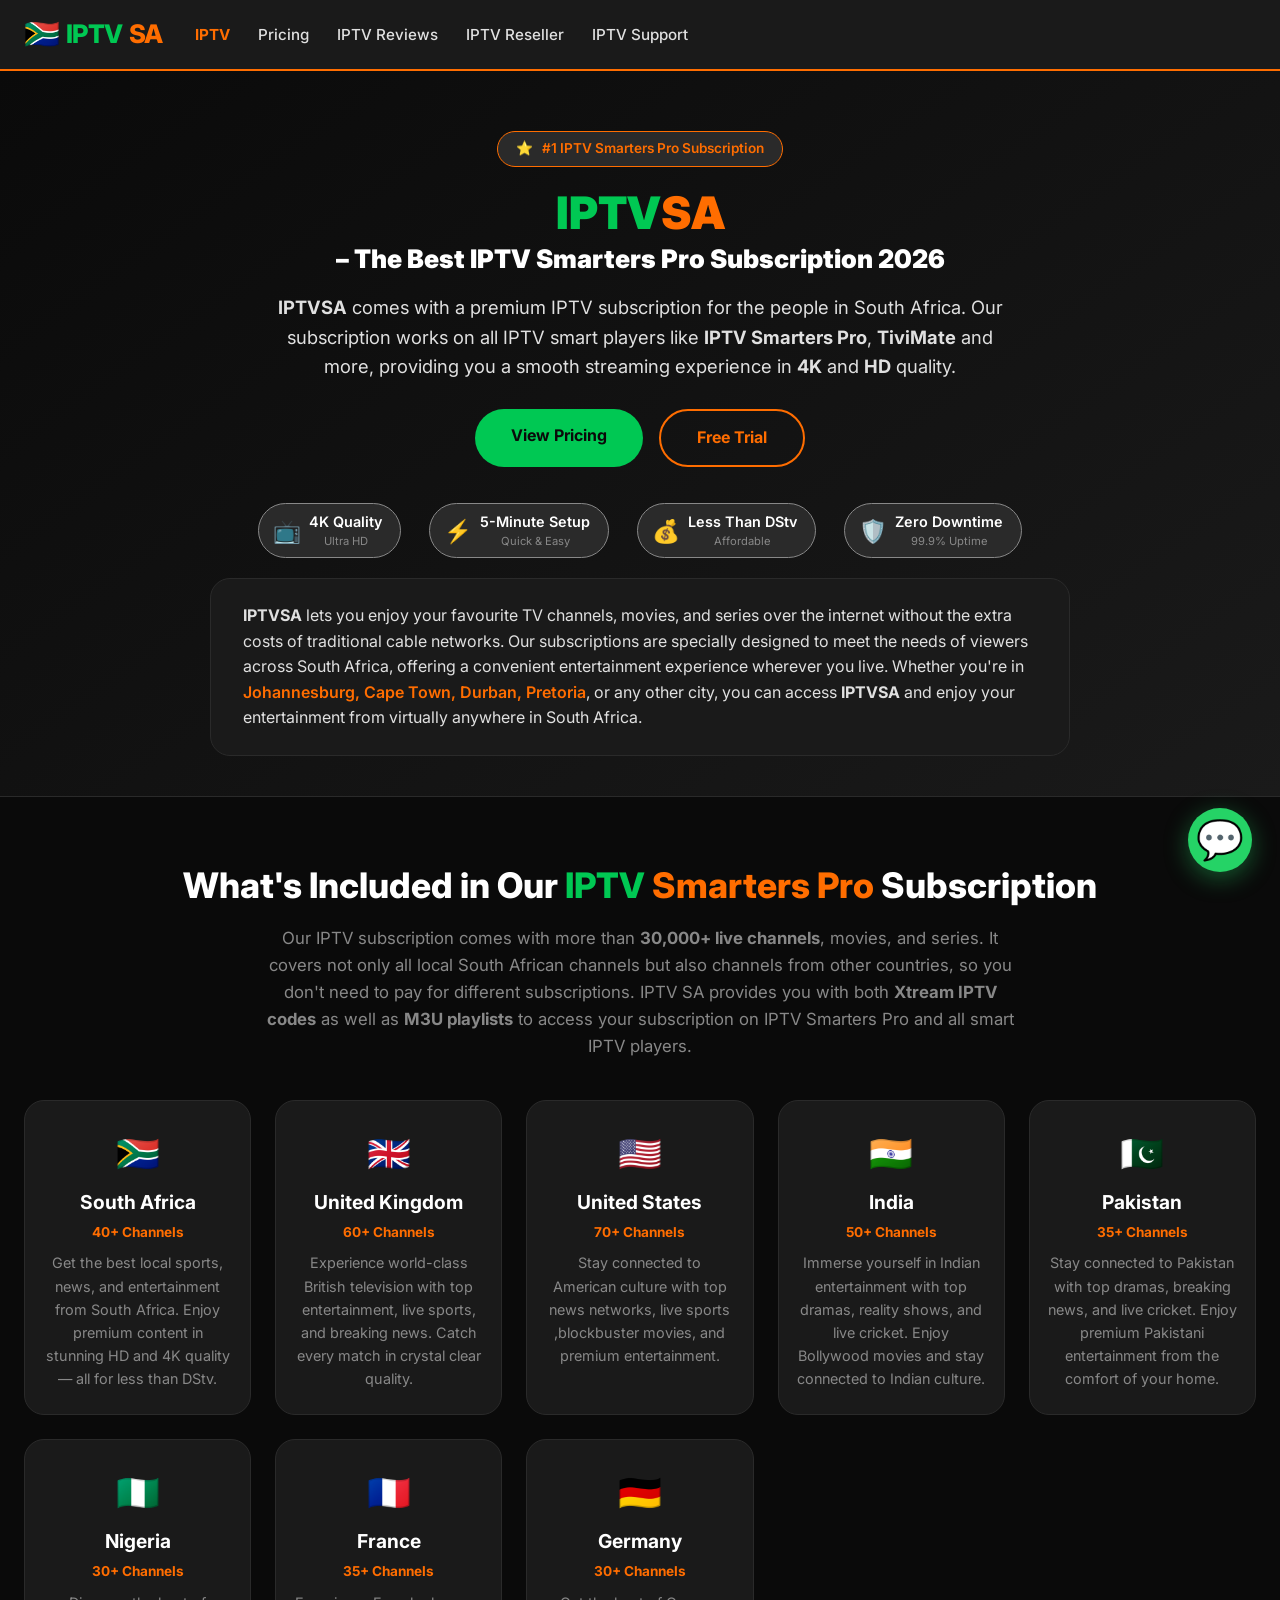
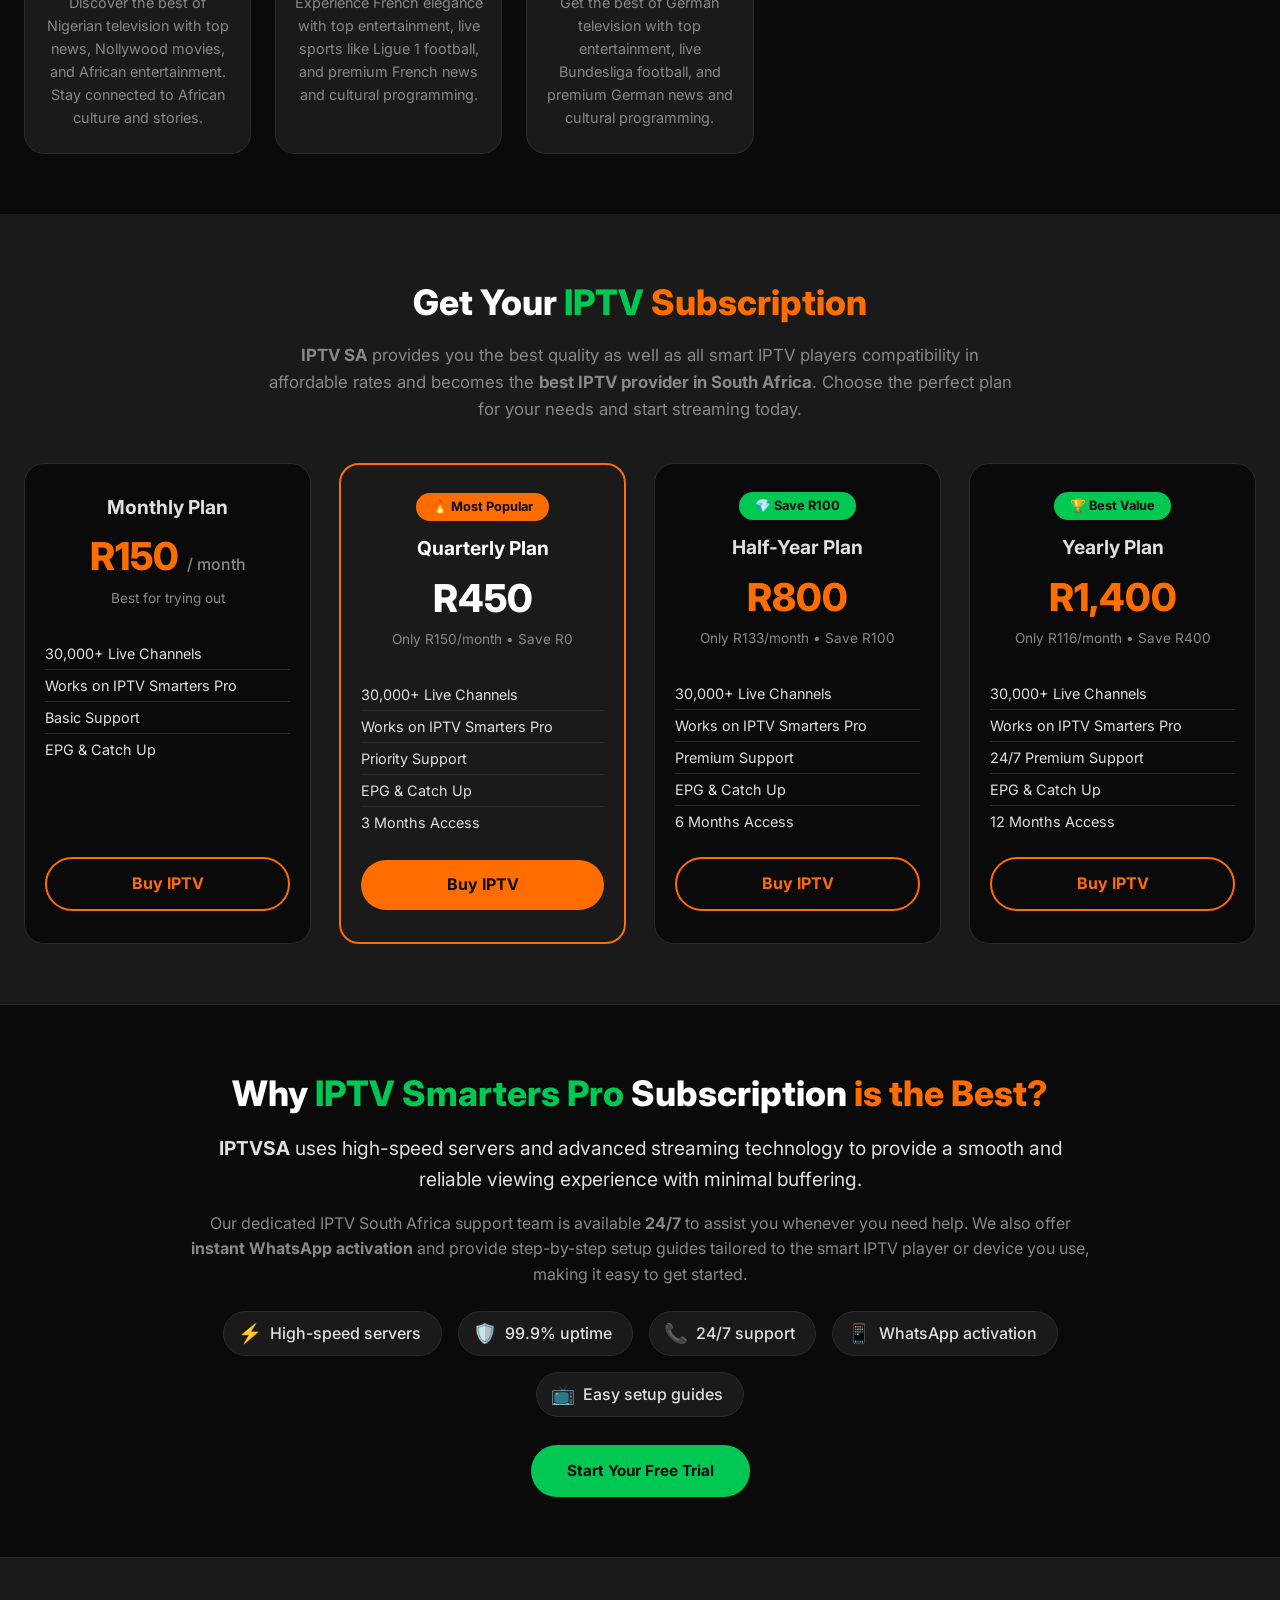
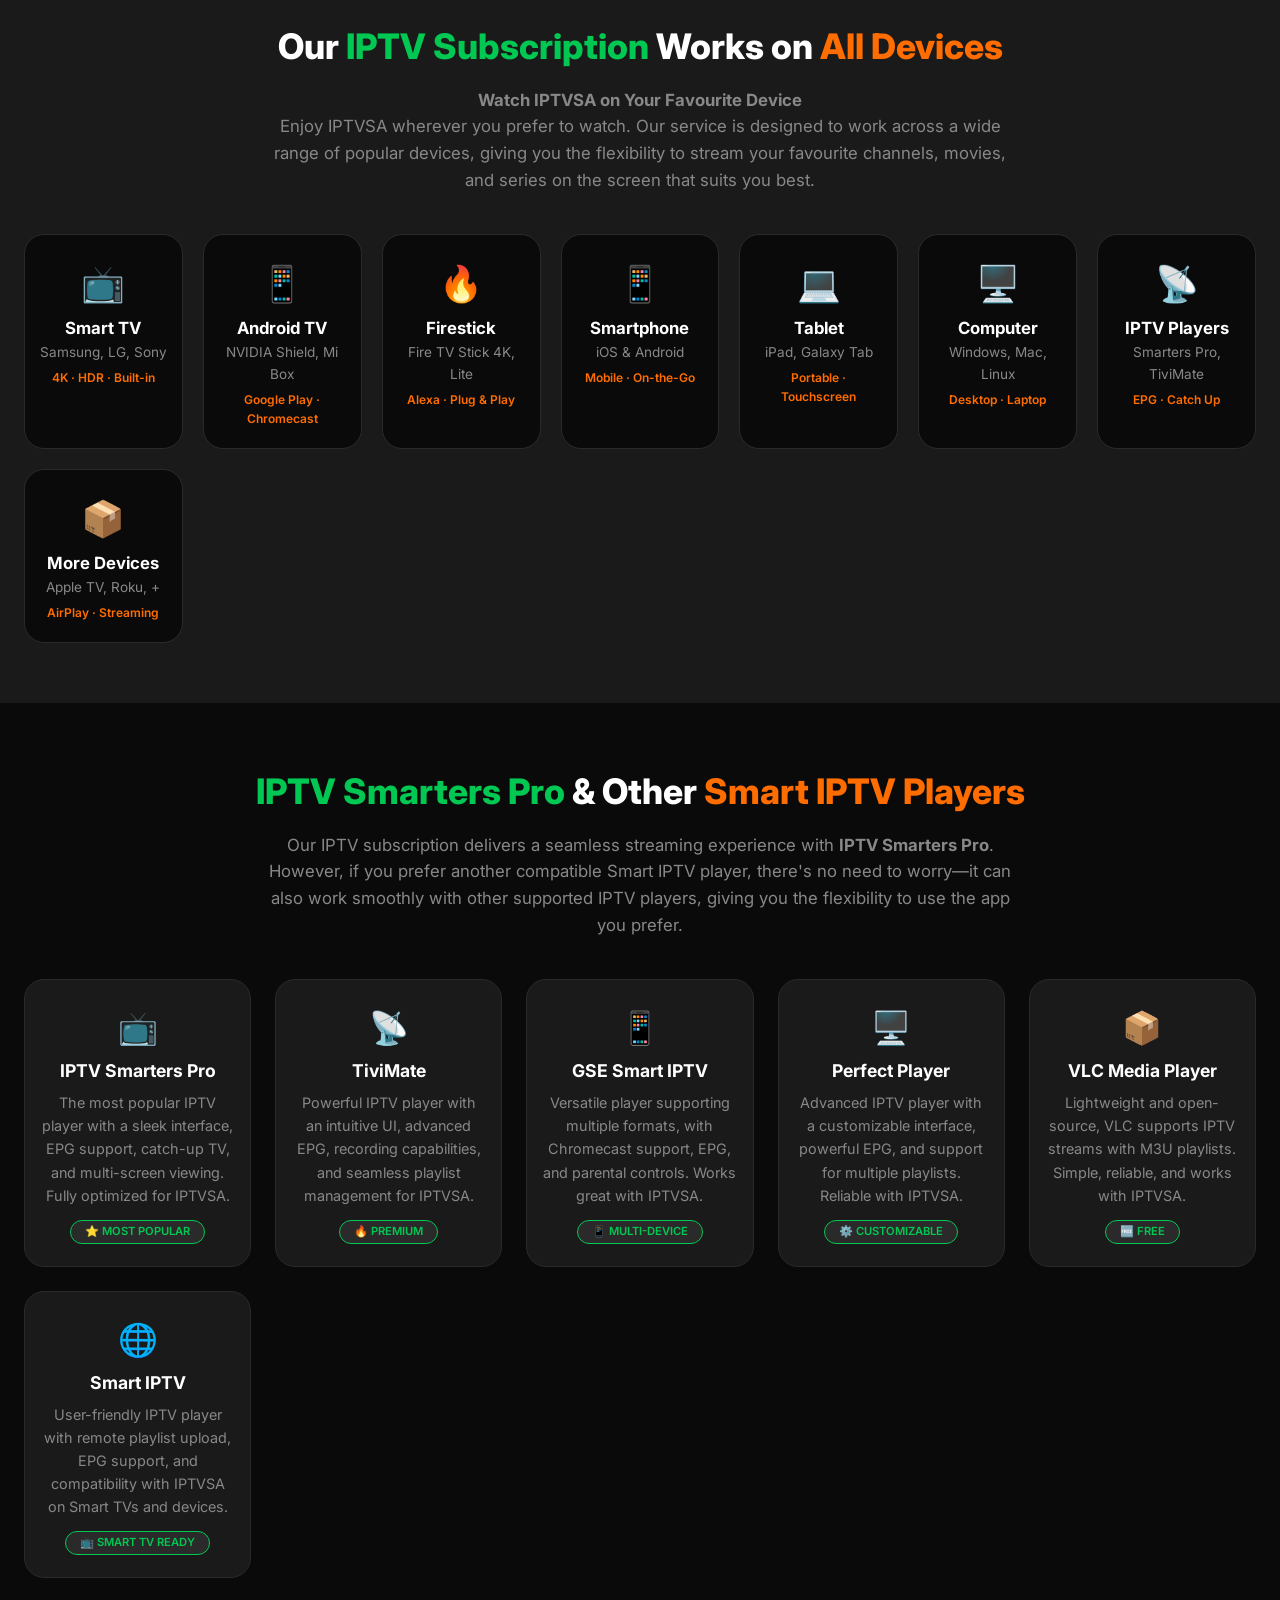
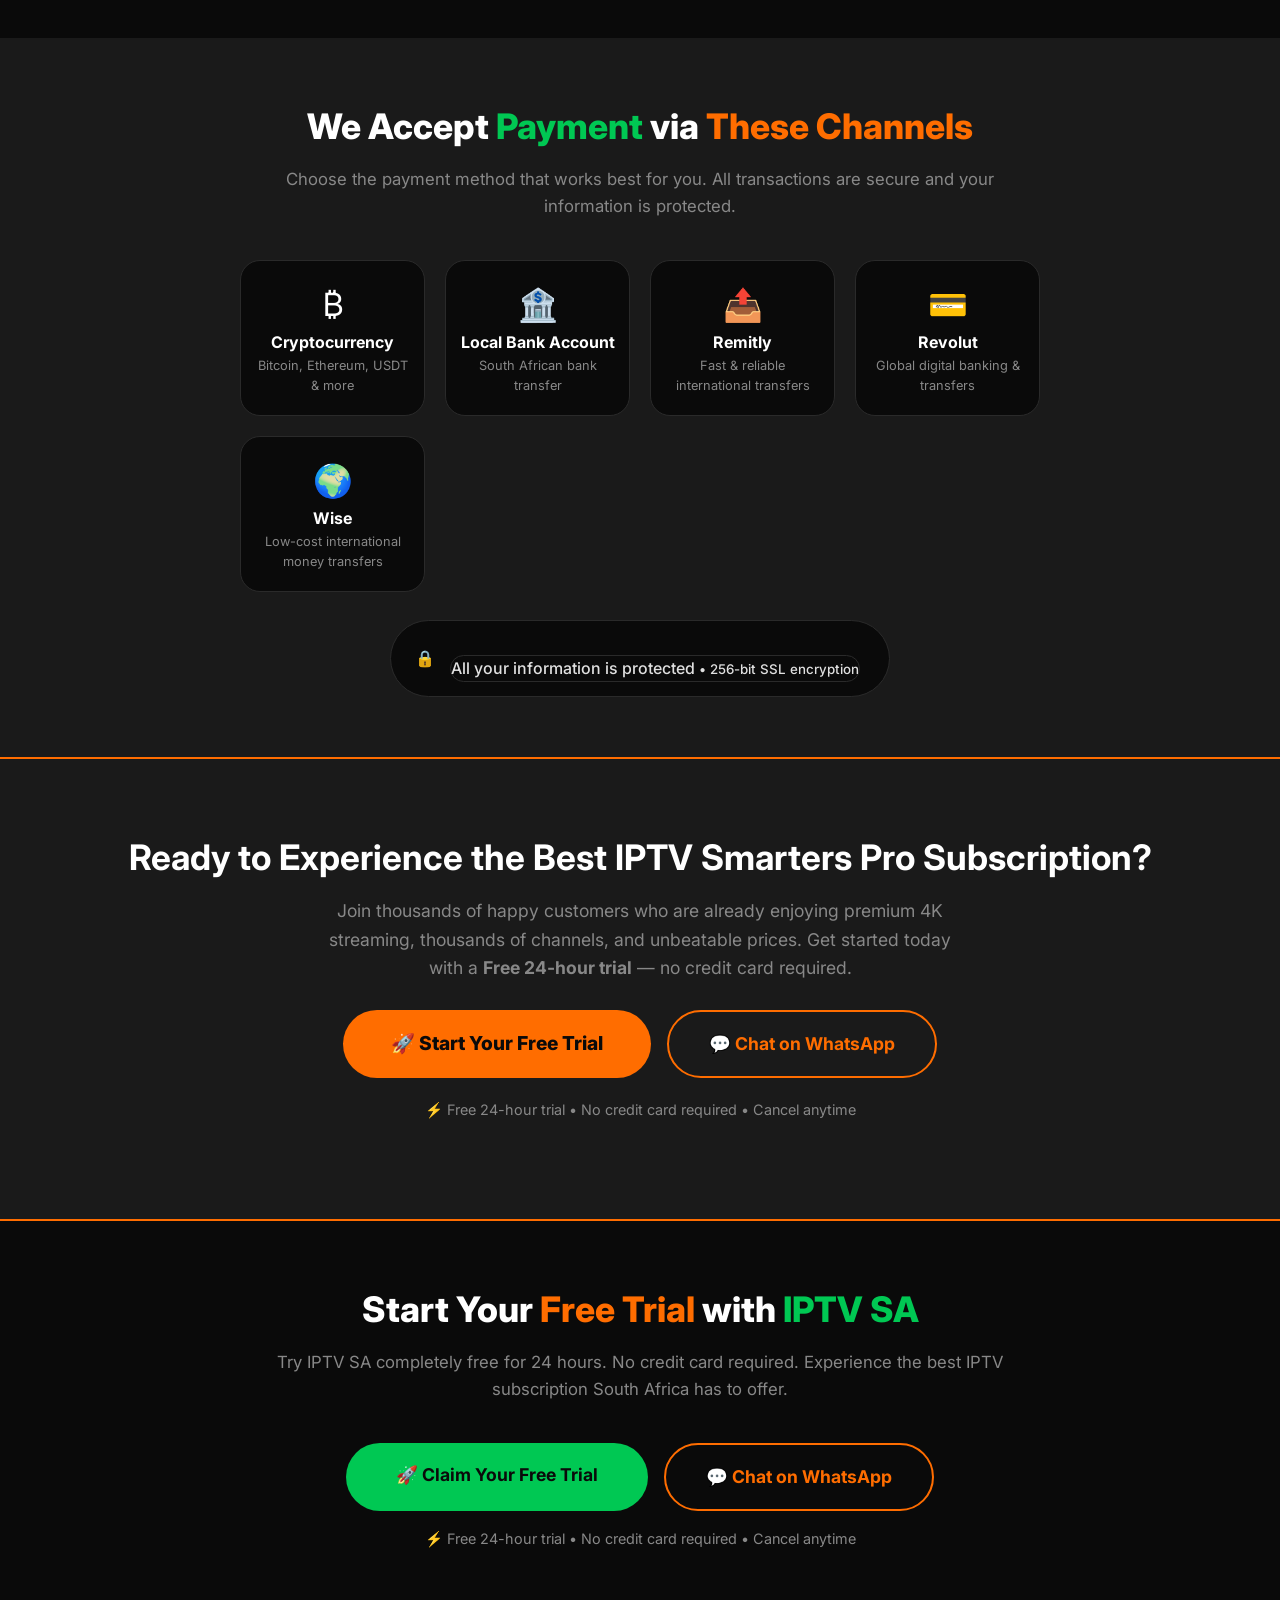
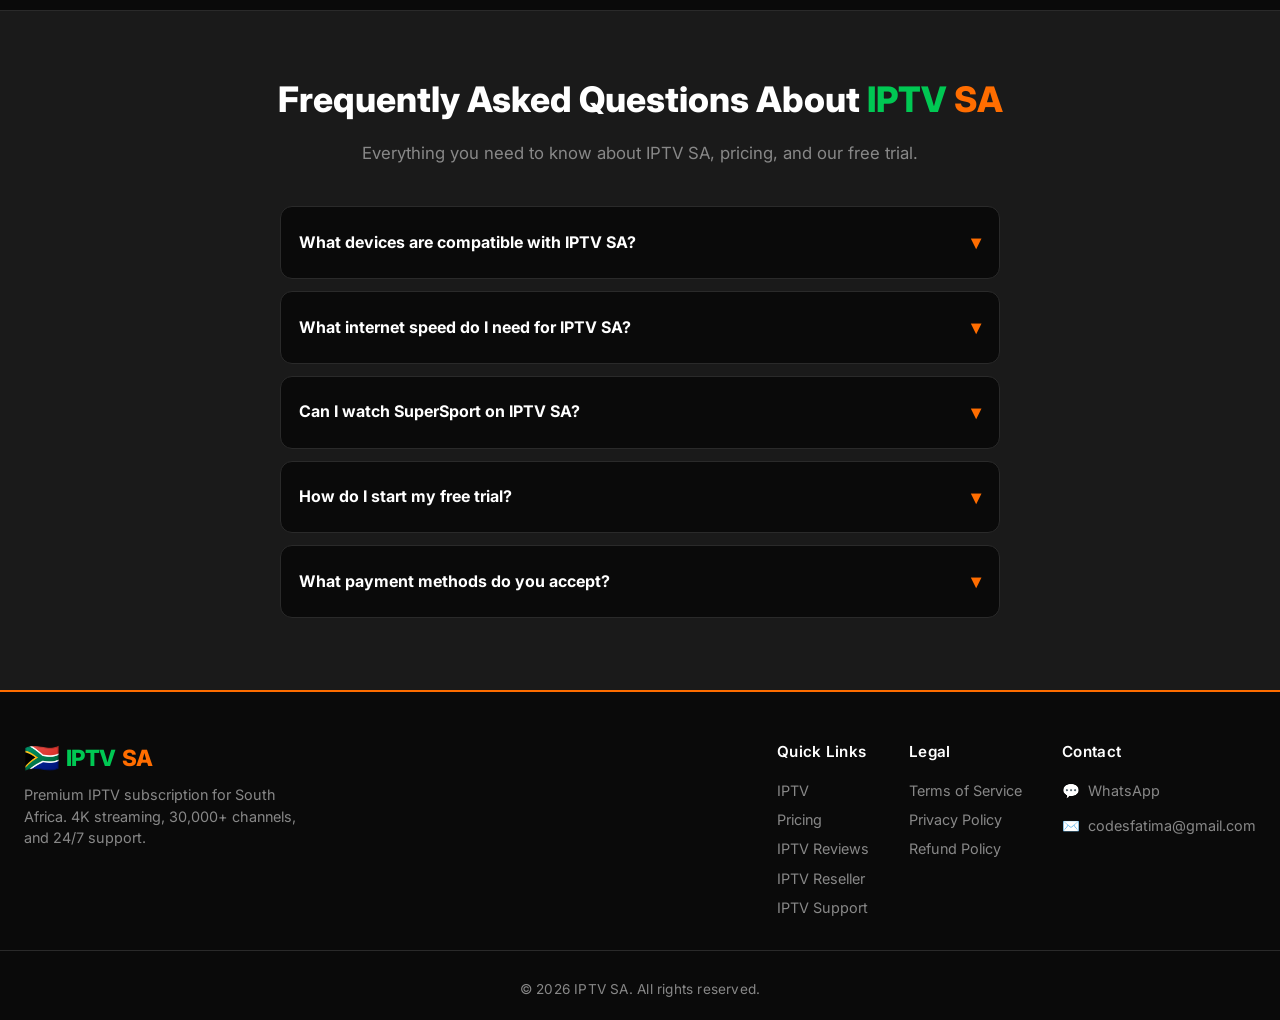
==== commit 7ca02ef8: "Update index.html" ====
--- a/index.html
+++ b/index.html
@@ -17,21 +17,23 @@
         }
 
         :root {
-            --green: #2e7d32;
-            --orange: #e65100;
+            --green: #00c853;
+            --orange: #ff6d00;
+            --black: #0a0a0a;
+            --dark-gray: #1a1a1a;
+            --medium-gray: #2a2a2a;
             --white: #ffffff;
-            --gray: #6b7280;
-            --light-bg: #f9fafb;
-            --card-bg: #ffffff;
-            --shadow: 0 8px 30px rgba(0,0,0,0.08);
+            --light-gray: #e0e0e0;
+            --gray: #888888;
+            --shadow: 0 8px 30px rgba(0,0,0,0.3);
             --radius: 20px;
             --transition: 0.25s ease;
         }
 
         body {
             font-family: 'Inter', -apple-system, BlinkMacSystemFont, sans-serif;
-            background-color: var(--light-bg);
-            color: #111827;
+            background-color: var(--black);
+            color: var(--white);
             line-height: 1.6;
         }
 
@@ -43,14 +45,12 @@
 
         /* ===== NAVBAR ===== */
         .navbar {
-            background: var(--white);
+            background: var(--dark-gray);
             padding: 14px 0;
-            box-shadow: 0 1px 3px rgba(0,0,0,0.05);
+            border-bottom: 2px solid var(--orange);
             position: sticky;
             top: 0;
             z-index: 999;
-            backdrop-filter: blur(6px);
-            background: rgba(255,255,255,0.94);
         }
 
         .navbar .container {
@@ -84,6 +84,7 @@
             cursor: pointer;
             padding: 4px 12px;
             margin-left: auto;
+            color: var(--white);
         }
 
         .nav-links {
@@ -97,7 +98,7 @@
 
         .nav-links a {
             text-decoration: none;
-            color: #1f2937;
+            color: var(--light-gray);
             font-weight: 500;
             font-size: 0.95rem;
             transition: color var(--transition);
@@ -121,7 +122,7 @@
                 width: 100%;
                 padding: 20px 0 12px;
                 gap: 16px;
-                border-top: 1px solid #e5e7eb;
+                border-top: 1px solid var(--medium-gray);
                 margin-top: 12px;
                 order: 3;
             }
@@ -134,7 +135,7 @@
         .btn-primary {
             display: inline-block;
             background: var(--green);
-            color: white;
+            color: var(--black);
             font-weight: 700;
             padding: 14px 36px;
             border-radius: 60px;
@@ -143,7 +144,7 @@
             border: none;
             font-size: 1rem;
         }
-        .btn-primary:hover { background: #1e5a22; transform: scale(1.02); }
+        .btn-primary:hover { background: #00e676; transform: scale(1.02); }
 
         .btn-secondary {
             display: inline-block;
@@ -156,19 +157,19 @@
             border: 2px solid var(--orange);
             transition: background var(--transition), color var(--transition);
         }
-        .btn-secondary:hover { background: var(--orange); color: white; }
+        .btn-secondary:hover { background: var(--orange); color: var(--black); }
 
         .btn-buy {
             display: inline-block;
             background: var(--orange);
-            color: white;
+            color: var(--black);
             font-weight: 700;
             padding: 12px 32px;
             border-radius: 60px;
             text-decoration: none;
             transition: background var(--transition);
         }
-        .btn-buy:hover { background: #b84a00; }
+        .btn-buy:hover { background: #ff9100; }
 
         .btn-buy-outline {
             display: inline-block;
@@ -181,12 +182,12 @@
             border: 2px solid var(--orange);
             transition: background var(--transition), color var(--transition);
         }
-        .btn-buy-outline:hover { background: var(--orange); color: white; }
+        .btn-buy-outline:hover { background: var(--orange); color: var(--black); }
 
         .btn-cta-large {
             display: inline-block;
             background: var(--orange);
-            color: white;
+            color: var(--black);
             font-weight: 800;
             padding: 18px 48px;
             border-radius: 60px;
@@ -194,24 +195,26 @@
             font-size: 1.2rem;
             transition: background var(--transition), transform 0.15s;
         }
-        .btn-cta-large:hover { background: #b84a00; transform: scale(1.02); }
+        .btn-cta-large:hover { background: #ff9100; transform: scale(1.02); }
 
         /* ===== HERO ===== */
         .hero {
             padding: 60px 0 40px;
-            background: linear-gradient(145deg, #f0fdf4 0%, #ffffff 100%);
+            background: linear-gradient(145deg, var(--black) 0%, var(--dark-gray) 100%);
+            border-bottom: 1px solid var(--medium-gray);
         }
         .hero-content { max-width: 900px; margin: 0 auto; text-align: center; }
 
         .hero-badge {
             display: inline-block;
-            background: #e5f4e5;
-            color: var(--green);
+            background: var(--medium-gray);
+            color: var(--orange);
             font-weight: 600;
             padding: 6px 18px;
             border-radius: 60px;
             font-size: 0.85rem;
             margin-bottom: 20px;
+            border: 1px solid var(--orange);
         }
         .hero-badge .star { margin-right: 6px; }
 
@@ -223,11 +226,11 @@
         }
         .hero h1 .highlight-green { color: var(--green); }
         .hero h1 .highlight-orange { color: var(--orange); }
-        .hero h1 .highlight-white { color: #1f2937; display: block; font-size: 1.6rem; margin-top: 4px; }
+        .hero h1 .highlight-white { color: var(--white); display: block; font-size: 1.6rem; margin-top: 4px; }
 
         .hero .description {
             font-size: 1.15rem;
-            color: #374151;
+            color: var(--light-gray);
             max-width: 750px;
             margin: 0 auto 28px;
         }
@@ -251,25 +254,25 @@
             display: flex;
             align-items: center;
             gap: 8px;
-            background: white;
+            background: var(--medium-gray);
             padding: 6px 18px 6px 14px;
             border-radius: 60px;
-            box-shadow: var(--shadow);
+            border: 1px solid var(--gray);
         }
         .trust-badge .icon { font-size: 1.4rem; }
-        .trust-badge .label { font-weight: 600; font-size: 0.9rem; display: flex; flex-direction: column; }
+        .trust-badge .label { font-weight: 600; font-size: 0.9rem; display: flex; flex-direction: column; color: var(--white); }
         .trust-badge .label small { font-weight: 400; font-size: 0.7rem; color: var(--gray); }
 
         .trust-text {
-            background: white;
+            background: var(--dark-gray);
             padding: 24px 32px;
             border-radius: var(--radius);
-            box-shadow: var(--shadow);
+            border: 1px solid var(--medium-gray);
             max-width: 860px;
             margin: 20px auto 0;
             text-align: left;
             font-size: 1rem;
-            color: #1f2937;
+            color: var(--light-gray);
         }
         .trust-text .cities { font-weight: 600; color: var(--orange); }
 
@@ -286,6 +289,7 @@
             font-weight: 800;
             text-align: center;
             margin-bottom: 12px;
+            color: var(--white);
         }
         .section-title .green { color: var(--green); }
         .section-title .orange { color: var(--orange); }
@@ -294,33 +298,33 @@
             text-align: center;
             max-width: 750px;
             margin: 0 auto 40px;
-            color: #4b5563;
+            color: var(--gray);
             font-size: 1.05rem;
         }
 
         /* ===== INCLUDED / CHANNELS ===== */
-        .included { padding: 60px 0; }
+        .included { padding: 60px 0; background: var(--black); }
         .included-grid {
             display: grid;
             grid-template-columns: repeat(auto-fit, minmax(220px,1fr));
             gap: 24px;
         }
         .channel-card {
-            background: white;
+            background: var(--dark-gray);
             padding: 24px 18px;
             border-radius: var(--radius);
-            box-shadow: var(--shadow);
+            border: 1px solid var(--medium-gray);
             text-align: center;
-            transition: transform var(--transition);
-        }
-        .channel-card:hover { transform: translateY(-4px); }
+            transition: transform var(--transition), border-color var(--transition);
+        }
+        .channel-card:hover { transform: translateY(-4px); border-color: var(--orange); }
         .channel-card .flag { font-size: 2.2rem; display: block; margin-bottom: 6px; }
-        .channel-card h3 { font-size: 1.2rem; margin-bottom: 4px; }
+        .channel-card h3 { font-size: 1.2rem; margin-bottom: 4px; color: var(--white); }
         .channels-count { font-weight: 700; color: var(--orange); font-size: 0.85rem; margin-bottom: 8px; }
-        .channel-card p { font-size: 0.9rem; color: #4b5563; }
+        .channel-card p { font-size: 0.9rem; color: var(--gray); }
 
         /* ===== PRICING ===== */
-        .get-subscription { padding: 60px 0; background: white; }
+        .get-subscription { padding: 60px 0; background: var(--dark-gray); }
         .pricing-grid {
             display: grid;
             grid-template-columns: repeat(auto-fit, minmax(240px,1fr));
@@ -328,31 +332,30 @@
             align-items: stretch;
         }
         .pricing-card {
-            background: var(--light-bg);
+            background: var(--black);
             padding: 28px 20px 32px;
             border-radius: var(--radius);
-            box-shadow: var(--shadow);
+            border: 1px solid var(--medium-gray);
             text-align: center;
             display: flex;
             flex-direction: column;
-            transition: transform var(--transition);
+            transition: transform var(--transition), border-color var(--transition);
             position: relative;
         }
-        .pricing-card:hover { transform: translateY(-4px); }
+        .pricing-card:hover { transform: translateY(-4px); border-color: var(--orange); }
         .pricing-card.popular {
-            background: #1f2937;
-            color: white;
             border: 2px solid var(--orange);
-        }
-        .pricing-card.popular .plan-name { color: white; }
-        .pricing-card.popular .price { color: white; }
-        .pricing-card.popular .price-per-month { color: #d1d5db; }
-        .pricing-card.popular .features li { color: #e5e7eb; }
+            background: var(--dark-gray);
+        }
+        .pricing-card.popular .plan-name { color: var(--white); }
+        .pricing-card.popular .price { color: var(--white); }
+        .pricing-card.popular .price-per-month { color: var(--gray); }
+        .pricing-card.popular .features li { color: var(--light-gray); }
 
         .popular-badge {
             display: inline-block;
             background: var(--orange);
-            color: white;
+            color: var(--black);
             font-weight: 700;
             padding: 4px 16px;
             border-radius: 60px;
@@ -362,8 +365,8 @@
         }
         .save-badge {
             display: inline-block;
-            background: #dbeafe;
-            color: #1e3a8a;
+            background: var(--green);
+            color: var(--black);
             font-weight: 700;
             padding: 4px 16px;
             border-radius: 60px;
@@ -371,19 +374,20 @@
             margin-bottom: 12px;
             align-self: center;
         }
-        .plan-name { font-weight: 700; font-size: 1.2rem; color: #1f2937; margin-bottom: 4px; }
+        .plan-name { font-weight: 700; font-size: 1.2rem; color: var(--light-gray); margin-bottom: 4px; }
         .price { font-size: 2.4rem; font-weight: 800; color: var(--orange); }
         .price small { font-size: 1rem; font-weight: 500; color: var(--gray); }
         .price-per-month { font-size: 0.85rem; color: var(--gray); margin-bottom: 16px; }
         .features { list-style: none; text-align: left; margin: 12px 0 20px; flex:1; }
-        .features li { padding: 4px 0; border-bottom: 1px solid #e5e7eb; font-size: 0.9rem; }
+        .features li { padding: 4px 0; border-bottom: 1px solid var(--medium-gray); font-size: 0.9rem; color: var(--light-gray); }
         .features li:last-child { border-bottom: none; }
 
         /* ===== BEST PROVIDER ===== */
-        .best-provider { padding: 60px 0; background: #f0fdf4; }
+        .best-provider { padding: 60px 0; background: var(--black); border-top: 1px solid var(--medium-gray); border-bottom: 1px solid var(--medium-gray); }
         .best-provider-grid { max-width: 900px; margin: 0 auto; }
         .best-provider-content { text-align: center; }
-        .best-provider-content .lead { font-size: 1.2rem; margin: 10px 0 16px; color: #1f2937; }
+        .best-provider-content .lead { font-size: 1.2rem; margin: 10px 0 16px; color: var(--light-gray); }
+        .best-provider-content p { color: var(--gray); }
         .best-provider-badges {
             display: flex;
             flex-wrap: wrap;
@@ -392,70 +396,72 @@
             margin: 24px 0 28px;
         }
         .best-provider-badge {
-            background: white;
+            background: var(--dark-gray);
             padding: 6px 20px 6px 14px;
             border-radius: 60px;
             display: flex;
             align-items: center;
             gap: 8px;
-            box-shadow: var(--shadow);
+            border: 1px solid var(--medium-gray);
             font-weight: 500;
+            color: var(--light-gray);
         }
         .best-provider-badge .icon { font-size: 1.2rem; }
 
         /* ===== DEVICES ===== */
-        .devices { padding: 60px 0; background: white; }
+        .devices { padding: 60px 0; background: var(--dark-gray); }
         .devices-grid {
             display: grid;
             grid-template-columns: repeat(auto-fit, minmax(150px,1fr));
             gap: 20px;
         }
         .device-card {
-            background: var(--light-bg);
+            background: var(--black);
             padding: 20px 12px;
             border-radius: var(--radius);
             text-align: center;
-            box-shadow: var(--shadow);
-            transition: transform var(--transition);
-        }
-        .device-card:hover { transform: translateY(-4px); }
+            border: 1px solid var(--medium-gray);
+            transition: transform var(--transition), border-color var(--transition);
+        }
+        .device-card:hover { transform: translateY(-4px); border-color: var(--green); }
         .device-card .icon { font-size: 2.2rem; display: block; margin-bottom: 4px; }
-        .device-name { font-weight: 700; font-size: 1.05rem; }
+        .device-name { font-weight: 700; font-size: 1.05rem; color: var(--white); }
         .device-model { font-size: 0.85rem; color: var(--gray); }
         .device-keywords { font-size: 0.75rem; color: var(--orange); font-weight: 600; margin-top: 4px; }
 
         /* ===== IPTV PLAYERS ===== */
-        .iptv-players { padding: 60px 0; background: #f9fafb; }
+        .iptv-players { padding: 60px 0; background: var(--black); }
         .players-grid {
             display: grid;
             grid-template-columns: repeat(auto-fit, minmax(220px,1fr));
             gap: 24px;
         }
         .player-card {
-            background: white;
+            background: var(--dark-gray);
             padding: 22px 16px;
             border-radius: var(--radius);
-            box-shadow: var(--shadow);
+            border: 1px solid var(--medium-gray);
             text-align: center;
-            transition: transform var(--transition);
-        }
-        .player-card:hover { transform: translateY(-4px); }
+            transition: transform var(--transition), border-color var(--transition);
+        }
+        .player-card:hover { transform: translateY(-4px); border-color: var(--orange); }
         .player-card .icon { font-size: 2rem; display: block; margin-bottom: 4px; }
-        .player-name { font-weight: 700; font-size: 1.1rem; }
-        .player-desc { font-size: 0.9rem; color: #4b5563; margin: 6px 0 10px; }
+        .player-name { font-weight: 700; font-size: 1.1rem; color: var(--white); }
+        .player-desc { font-size: 0.9rem; color: var(--gray); margin: 6px 0 10px; }
         .player-badge {
             display: inline-block;
-            background: #e5f4e5;
+            background: var(--medium-gray);
             color: var(--green);
             font-weight: 600;
             padding: 2px 14px;
             border-radius: 60px;
             font-size: 0.7rem;
             text-transform: uppercase;
+            border: 1px solid var(--green);
         }
 
         /* ===== PAYMENT ===== */
-        .payment { padding: 60px 0; background: white; }
+        .payment { padding: 60px 0; background: var(--dark-gray); }
         .payment-grid {
             display: grid;
             grid-template-columns: repeat(auto-fit, minmax(160px,1fr));
@@ -464,14 +470,16 @@
             margin: 0 auto;
         }
         .payment-card {
-            background: var(--light-bg);
+            background: var(--black);
             padding: 18px 12px;
             border-radius: var(--radius);
             text-align: center;
-            box-shadow: var(--shadow);
-        }
+            border: 1px solid var(--medium-gray);
+            transition: border-color var(--transition);
+        }
+        .payment-card:hover { border-color: var(--green); }
         .payment-card .icon { font-size: 2rem; display: block; }
-        .payment-name { font-weight: 700; }
+        .payment-name { font-weight: 700; color: var(--white); }
         .payment-desc { font-size: 0.8rem; color: var(--gray); }
         .payment-trust {
             display: flex;
@@ -479,43 +487,46 @@
             align-items: center;
             gap: 10px;
             margin-top: 28px;
-            background: #f0fdf4;
+            background: var(--black);
             padding: 14px 24px;
             border-radius: 60px;
             max-width: 500px;
             margin-left: auto;
             margin-right: auto;
-        }
-        .payment-trust .trust-text { background: transparent; box-shadow: none; padding: 0; font-weight: 500; }
+            border: 1px solid var(--medium-gray);
+        }
+        .payment-trust .trust-text { background: transparent; box-shadow: none; padding: 0; font-weight: 500; color: var(--light-gray); }
 
         /* ===== CTA ===== */
         .cta-section {
             padding: 70px 0;
-            background: #1f2937;
-            color: white;
+            background: var(--dark-gray);
+            border-top: 2px solid var(--orange);
+            border-bottom: 2px solid var(--orange);
             text-align: center;
         }
-        .cta-section h2 { font-size: 2.2rem; margin-bottom: 12px; }
-        .cta-section p { max-width: 640px; margin: 0 auto 28px; font-size: 1.1rem; color: #d1d5db; }
+        .cta-section h2 { font-size: 2.2rem; margin-bottom: 12px; color: var(--white); }
+        .cta-section p { max-width: 640px; margin: 0 auto 28px; font-size: 1.1rem; color: var(--gray); }
         .cta-buttons { display: flex; gap: 16px; justify-content: center; flex-wrap: wrap; }
 
         /* ===== FREE TRIAL ===== */
         .free-trial-section {
             padding: 60px 0;
-            background: linear-gradient(145deg, #f0fdf4, #ffffff);
+            background: var(--black);
             text-align: center;
+            border-bottom: 1px solid var(--medium-gray);
         }
         .free-trial-buttons { display: flex; gap: 16px; justify-content: center; flex-wrap: wrap; margin-top: 10px; }
 
         /* ===== FAQ ===== */
-        .faq { padding: 60px 0; background: white; }
+        .faq { padding: 60px 0; background: var(--dark-gray); }
         .faq-list { max-width: 720px; margin: 0 auto; }
         .faq-item {
-            background: var(--light-bg);
+            background: var(--black);
             margin-bottom: 12px;
             border-radius: 12px;
             padding: 6px 18px;
-            box-shadow: var(--shadow);
+            border: 1px solid var(--medium-gray);
         }
         .faq-item summary {
             font-weight: 700;
@@ -525,18 +536,19 @@
             display: flex;
             justify-content: space-between;
             align-items: center;
+            color: var(--white);
         }
         .faq-item summary::-webkit-details-marker { display: none; }
         .faq-item summary::after { content: "▾"; font-size: 1.2rem; color: var(--orange); }
         .faq-item[open] summary::after { content: "▴"; }
-        .faq-item .answer { padding: 0 0 18px; color: #374151; }
+        .faq-item .answer { padding: 0 0 18px; color: var(--gray); }
 
         /* ===== FOOTER ===== */
         .footer {
-            background: #111827;
-            color: #e5e7eb;
+            background: var(--black);
+            color: var(--light-gray);
             padding: 48px 0 20px;
-            border-top: 1px solid #2d3748;
+            border-top: 2px solid var(--orange);
         }
         .footer .container {
             display: flex;
@@ -545,15 +557,15 @@
             gap: 40px;
         }
         .footer-brand { max-width: 280px; }
-        .footer-brand .logo { color: white; font-size: 1.4rem; }
-        .footer-brand p { font-size: 0.9rem; color: #9ca3af; margin-top: 8px; line-height: 1.5; }
+        .footer-brand .logo { color: var(--white); font-size: 1.4rem; }
+        .footer-brand p { font-size: 0.9rem; color: var(--gray); margin-top: 8px; line-height: 1.5; }
         .footer-columns {
             display: flex;
             flex-wrap: wrap;
             gap: 40px;
         }
         .footer-column h4 {
-            color: white;
+            color: var(--white);
             font-weight: 600;
             font-size: 0.95rem;
             margin-bottom: 12px;
@@ -561,13 +573,13 @@
         }
         .footer-column a {
             display: block;
-            color: #9ca3af;
+            color: var(--gray);
             text-decoration: none;
             font-size: 0.9rem;
             padding: 3px 0;
             transition: color 0.2s;
         }
-        .footer-column a:hover { color: white; }
+        .footer-column a:hover { color: var(--orange); }
         .footer-contact-items {
             display: flex;
             flex-direction: column;
@@ -577,26 +589,26 @@
             display: flex;
             align-items: center;
             gap: 8px;
-            color: #9ca3af;
+            color: var(--gray);
             text-decoration: none;
             font-size: 0.9rem;
             transition: color 0.2s;
         }
-        .footer-contact-items .contact-item:hover { color: white; }
+        .footer-contact-items .contact-item:hover { color: var(--orange); }
         .footer-bottom {
             text-align: center;
             padding-top: 28px;
             margin-top: 28px;
-            border-top: 1px solid #2d3748;
+            border-top: 1px solid var(--medium-gray);
             font-size: 0.85rem;
-            color: #6b7280;
+            color: var(--gray);
             letter-spacing: 0.2px;
         }
         .footer-bottom a {
-            color: #6b7280;
+            color: var(--gray);
             text-decoration: none;
         }
-        .footer-bottom a:hover { color: #e5e7eb; }
+        .footer-bottom a:hover { color: var(--orange); }
 
         @media (max-width: 768px) {
             .footer .container { flex-direction: column; gap: 30px; }
@@ -609,7 +621,7 @@
             bottom: 28px;
             right: 28px;
             background: #25d366;
-            color: white;
+            color: var(--black);
             width: 64px;
             height: 64px;
             border-radius: 60px;
@@ -1037,7 +1049,7 @@
                     💬 Chat on WhatsApp
                 </a>
             </div>
-            <p style="color: #888; margin-top: 20px; font-size: 0.9rem;">
+            <p style="color: var(--gray); margin-top: 20px; font-size: 0.9rem;">
                 ⚡ Free 24-hour trial • No credit card required • Cancel anytime
             </p>
         </div>
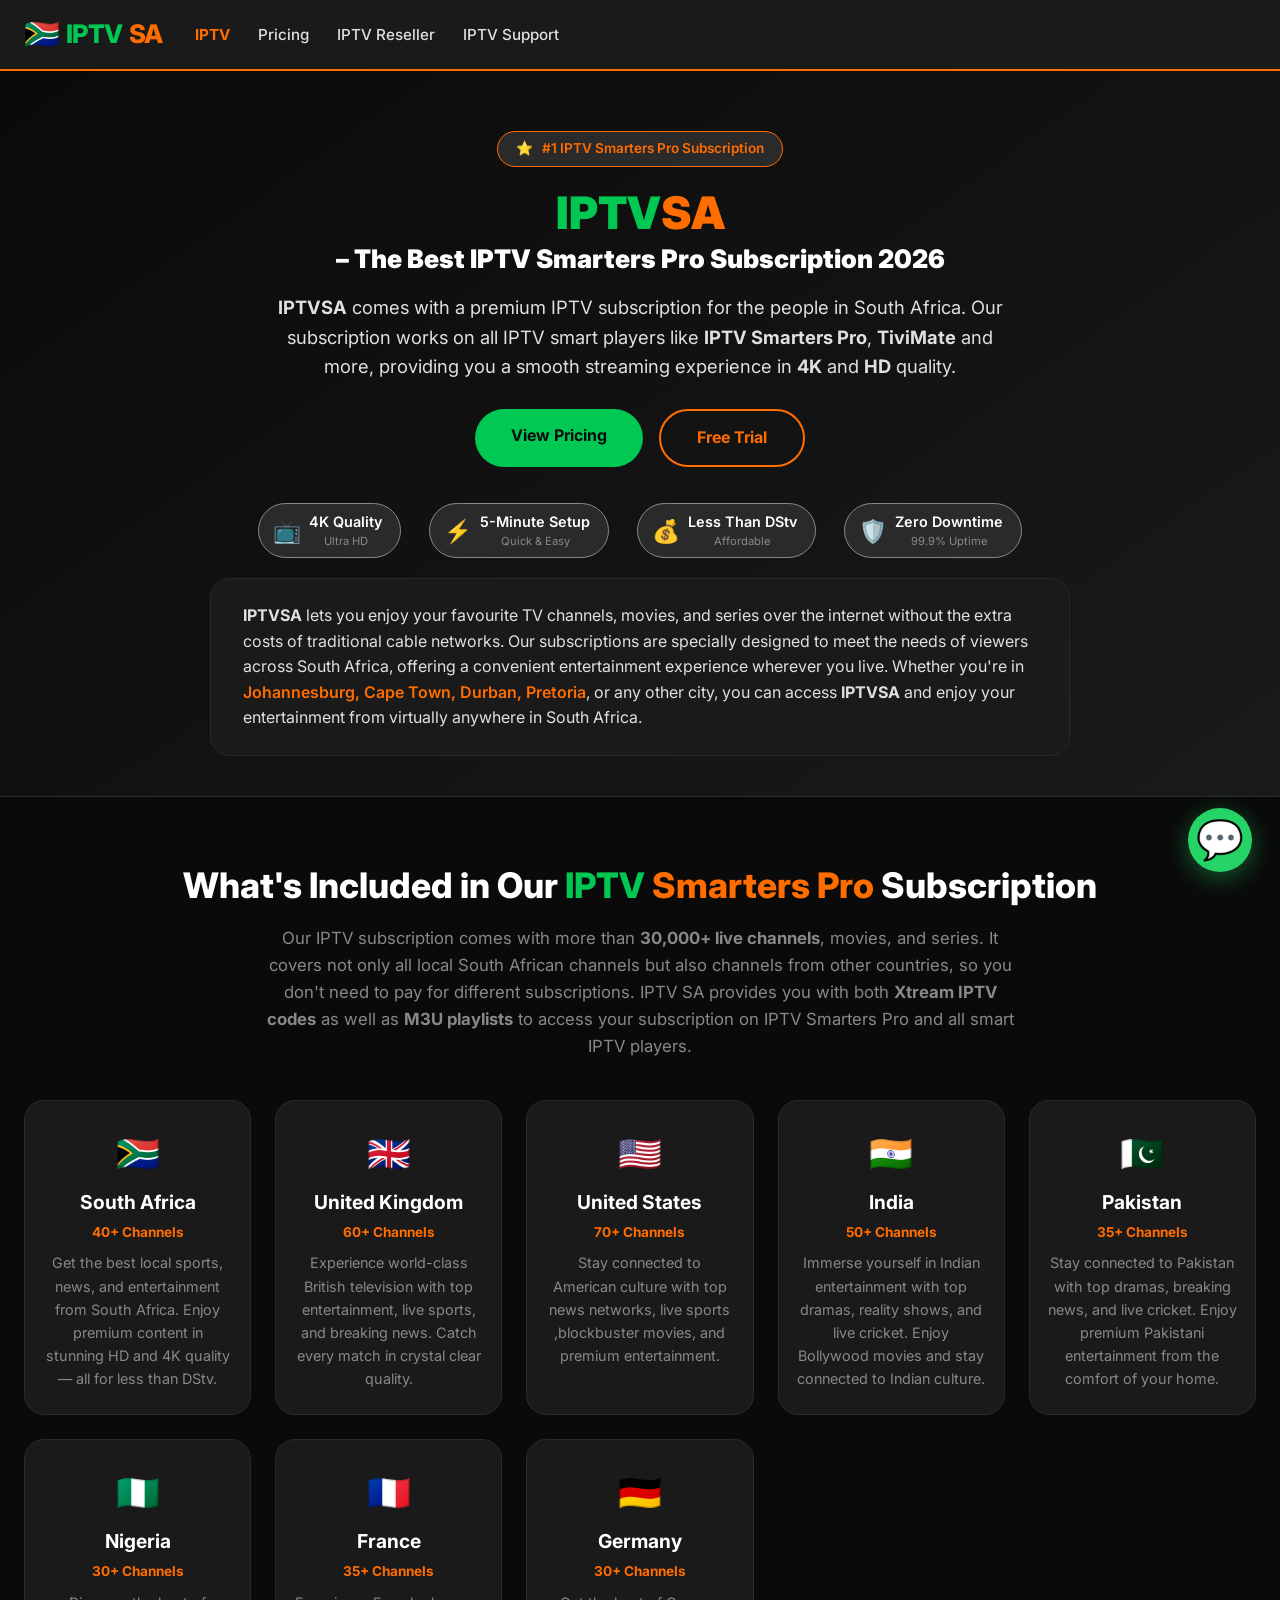
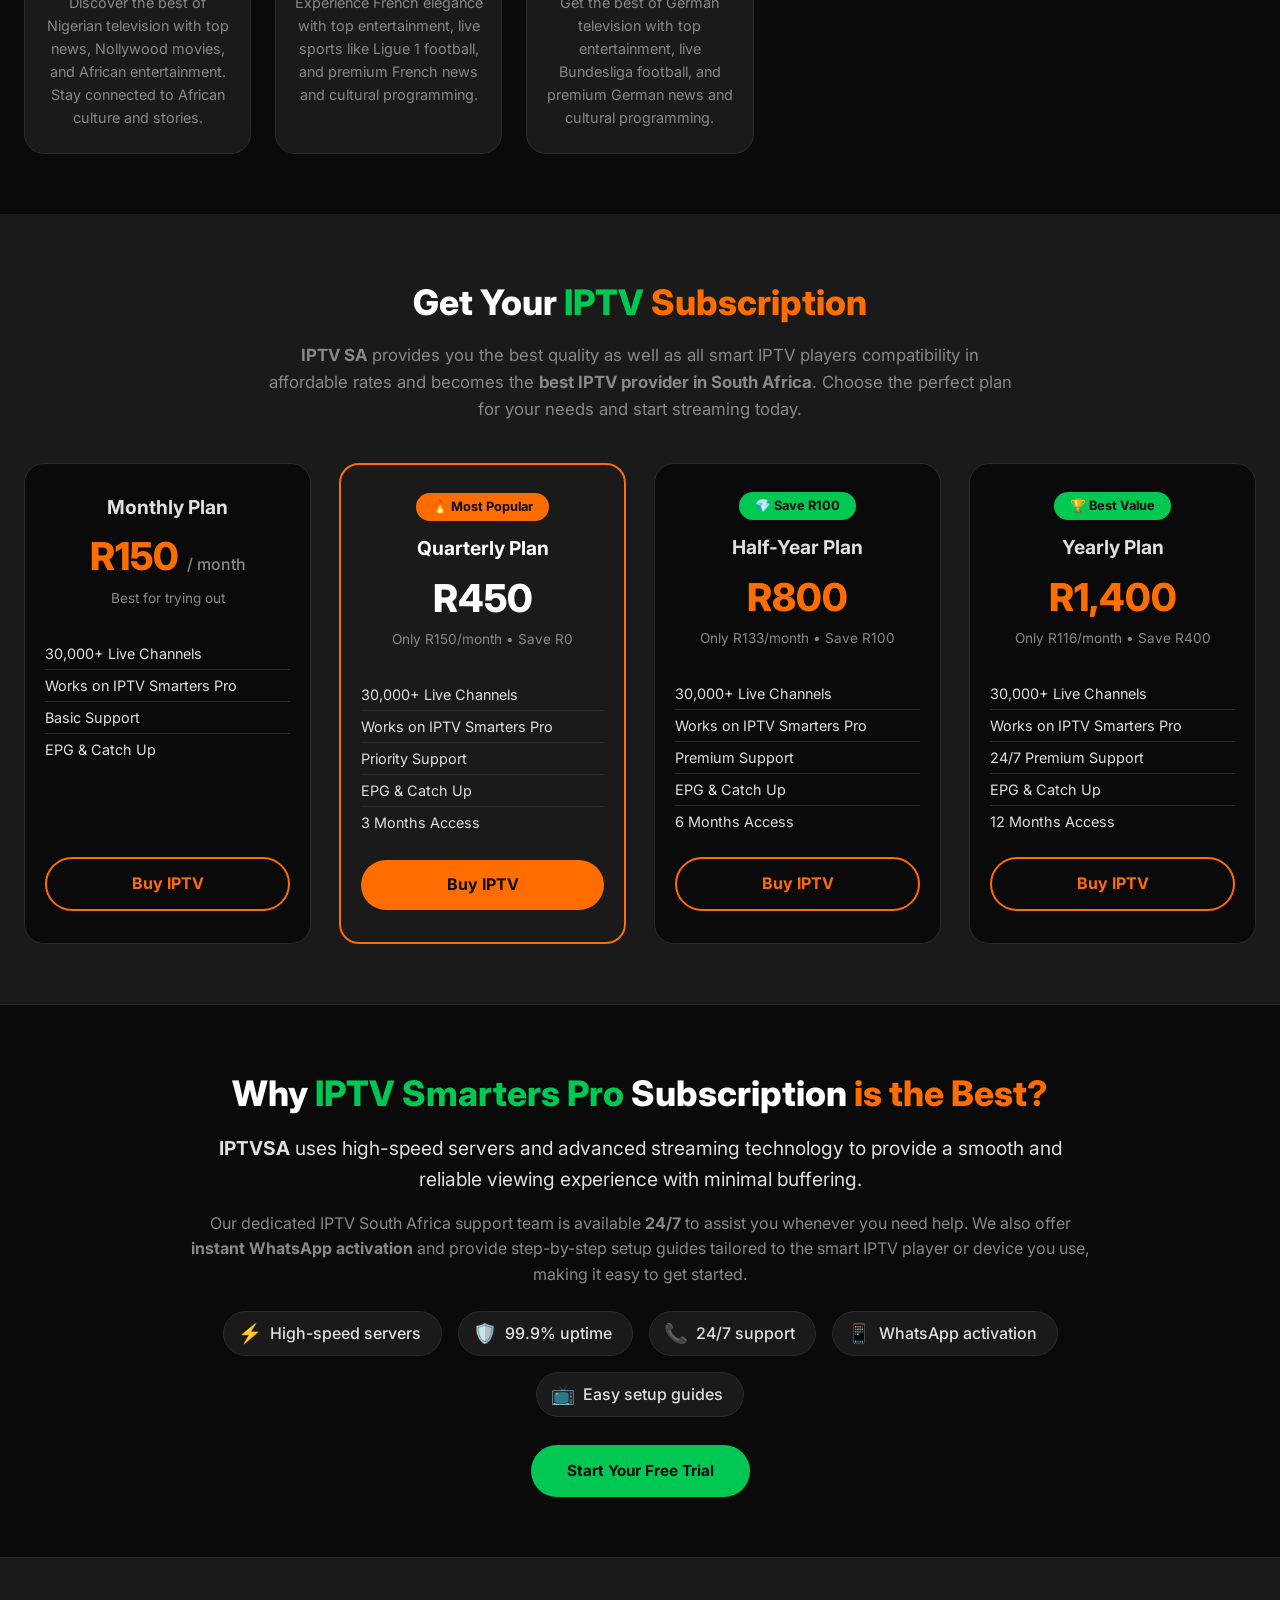
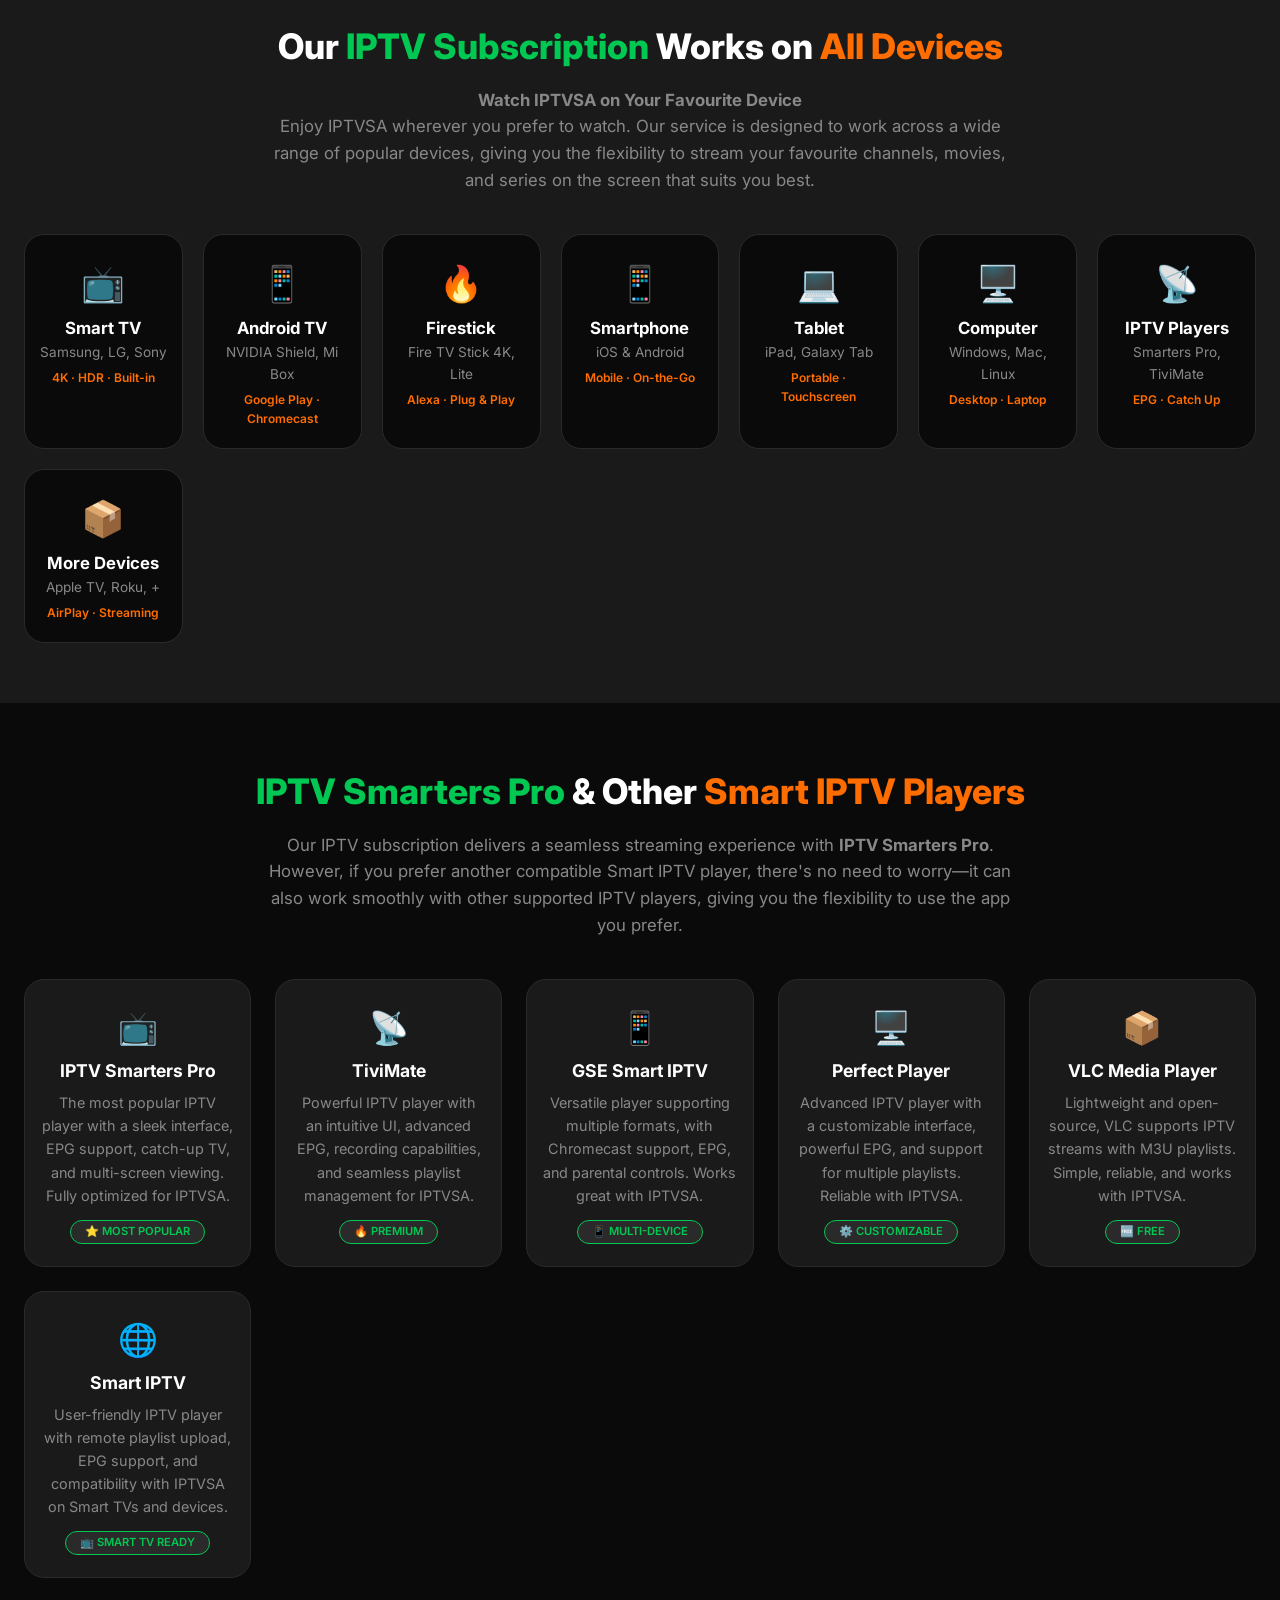
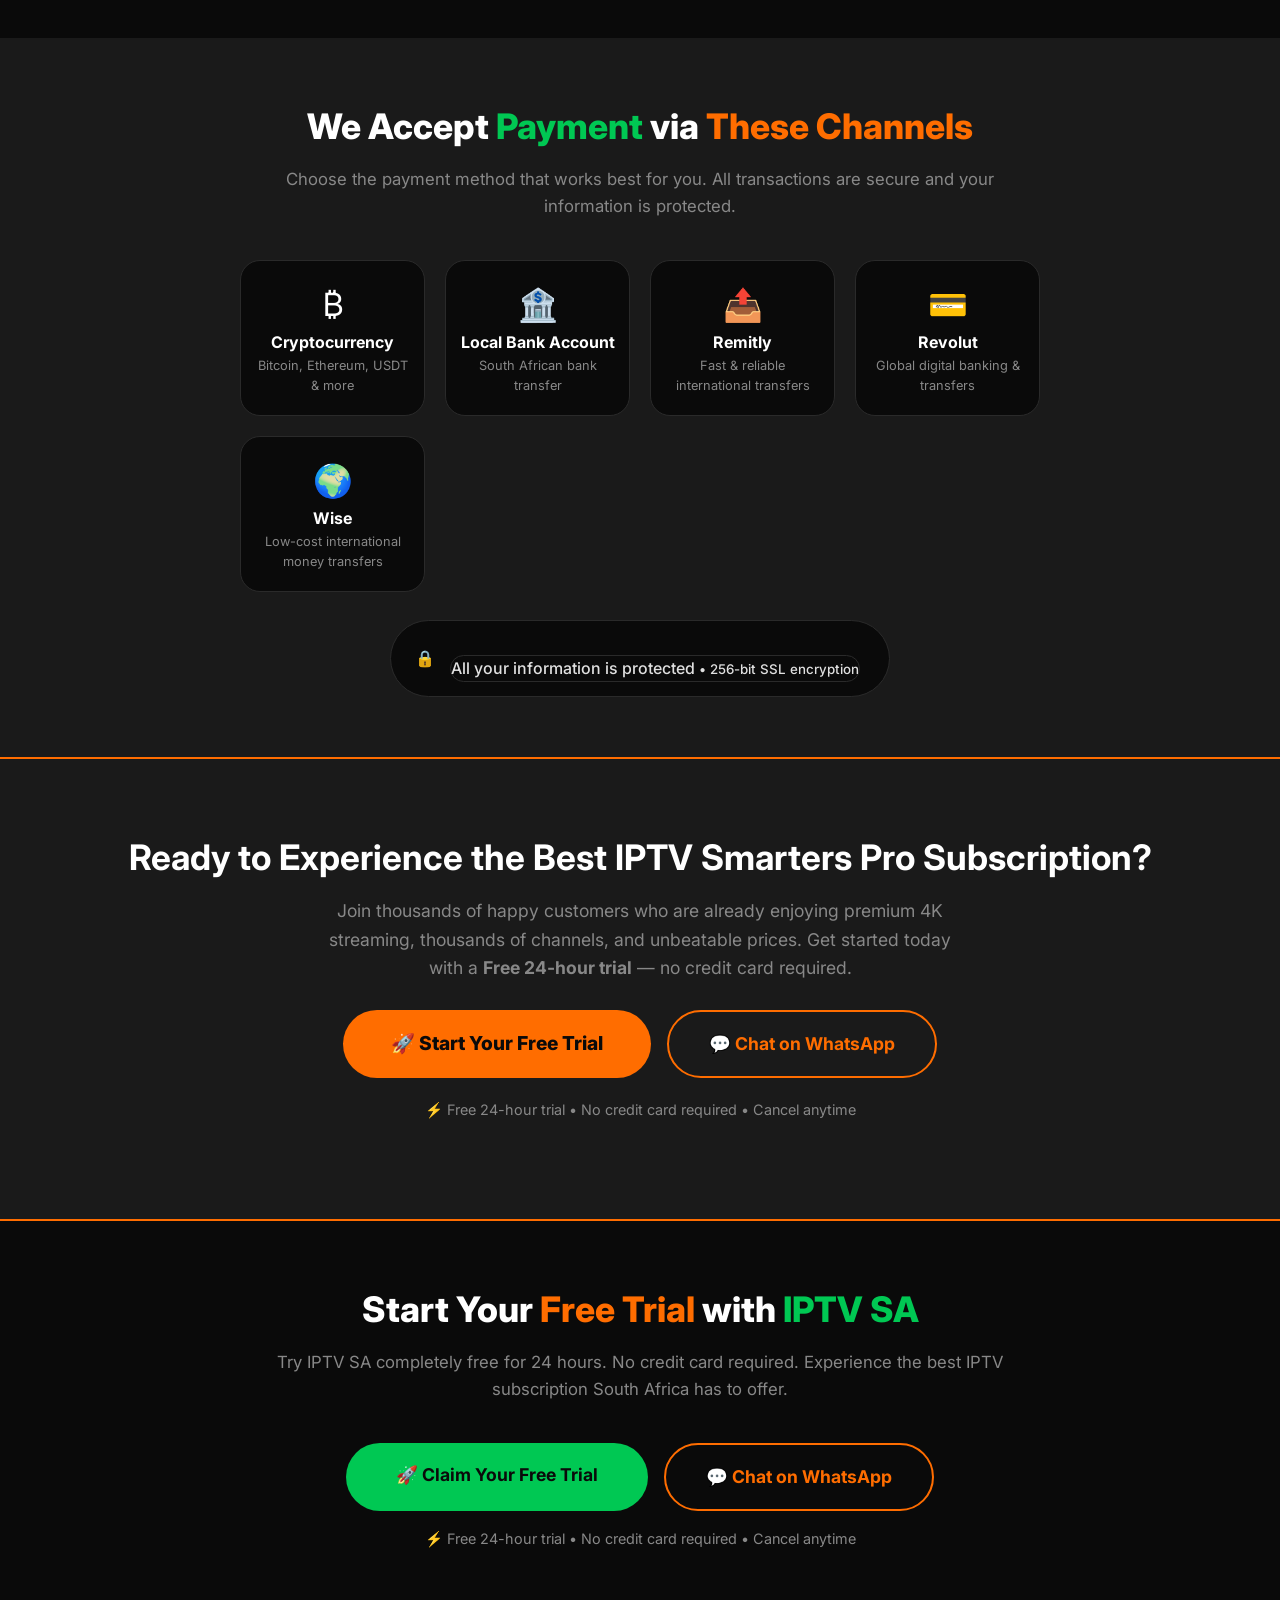
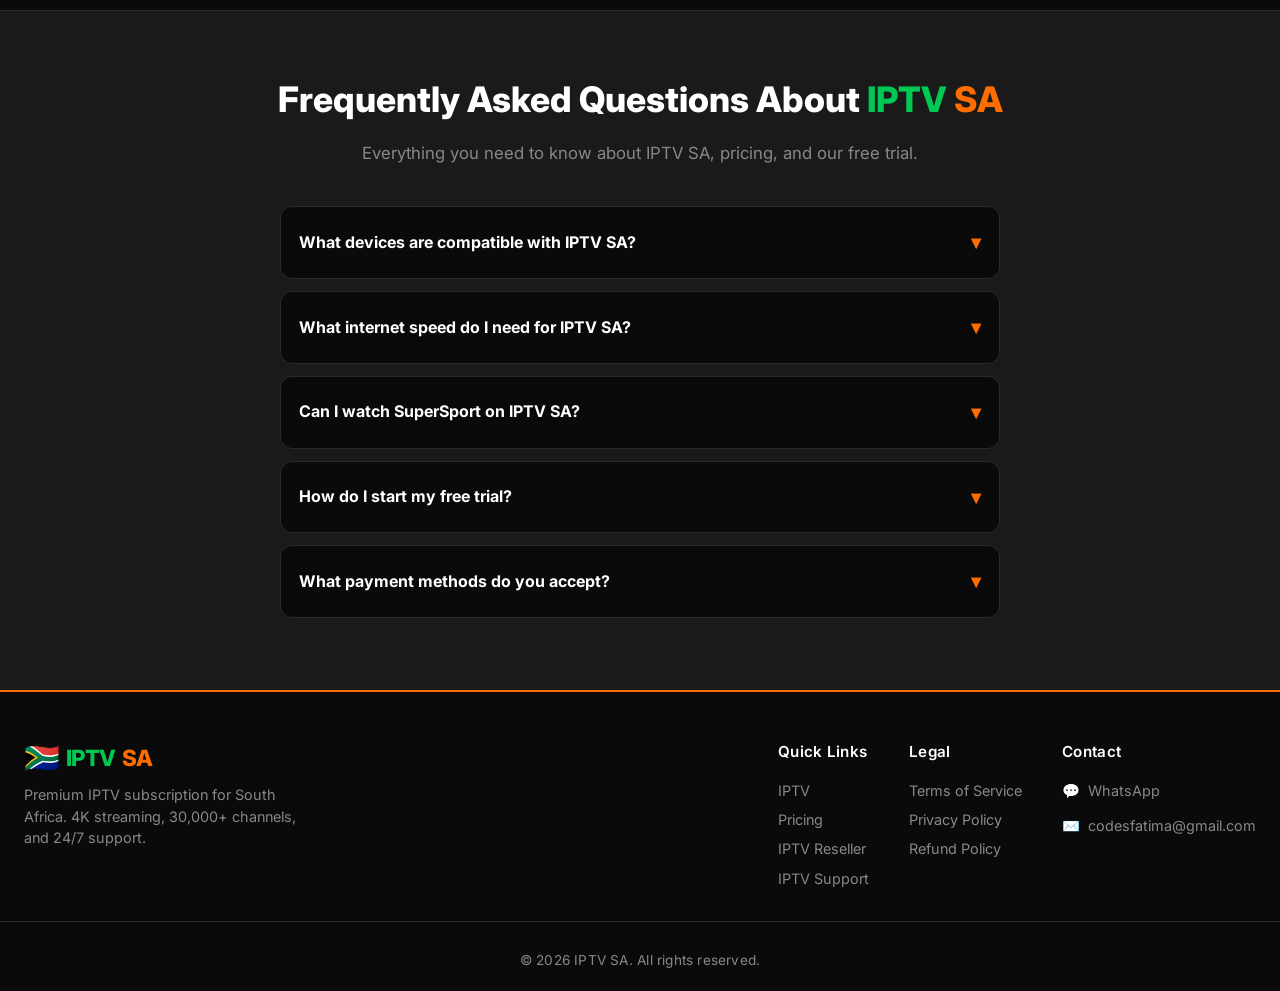
==== commit 01957661: "Update index.html" ====
--- a/index.html
+++ b/index.html
@@ -1,4 +1,4 @@
-<!DOCTYPE html>
+    <!DOCTYPE html>
 <html lang="en-ZA">
 <head>
     <meta charset="UTF-8" />
@@ -125,9 +125,14 @@
                 border-top: 1px solid var(--medium-gray);
                 margin-top: 12px;
                 order: 3;
+                align-items: flex-start;
             }
             .nav-links.open {
                 display: flex;
+            }
+            .nav-links a {
+                font-size: 1.1rem;
+                padding: 4px 0;
             }
         }
 
@@ -636,12 +641,18 @@
         }
         .whatsapp-float:hover { transform: scale(1.08); }
 
-        /* ===== RESPONSIVE ===== */
         @media (max-width: 480px) {
             .hero h1 { font-size: 1.8rem; }
             .section-title { font-size: 1.6rem; }
             .pricing-grid { grid-template-columns: 1fr; }
             .cta-section h2 { font-size: 1.6rem; }
+            .whatsapp-float {
+                width: 56px;
+                height: 56px;
+                font-size: 2rem;
+                bottom: 20px;
+                right: 20px;
+            }
         }
     </style>
 </head>
@@ -658,7 +669,6 @@
             <ul class="nav-links" id="navLinks">
                 <li><a href="index.html" style="color: var(--orange); font-weight: 700;">IPTV</a></li>
                 <li><a href="#pricing">Pricing</a></li>
-                <li><a href="reviews.html">IPTV Reviews</a></li>
                 <li><a href="reseller.html">IPTV Reseller</a></li>
                 <li><a href="support.html">IPTV Support</a></li>
             </ul>
@@ -1137,7 +1147,6 @@
                     <h4>Quick Links</h4>
                     <a href="index.html">IPTV</a>
                     <a href="#pricing">Pricing</a>
-                    <a href="reviews.html">IPTV Reviews</a>
                     <a href="reseller.html">IPTV Reseller</a>
                     <a href="support.html">IPTV Support</a>
                 </div>
@@ -1150,7 +1159,7 @@
                 <div class="footer-column">
                     <h4>Contact</h4>
                     <div class="footer-contact-items">
-                        <a href="#" class="contact-item">
+                        <a href="https://wa.me/923020548889" class="contact-item" target="_blank">
                             <span class="icon">💬</span>
                             <span>WhatsApp</span>
                         </a>
@@ -1168,7 +1177,7 @@
     </footer>
 
     <!-- ===== WHATSAPP FLOATING BUTTON ===== -->
-    <a href="#" class="whatsapp-float" target="_blank" aria-label="Chat on WhatsApp">
+    <a href="https://wa.me/923020548889?text=Hi!%20I%20want%20to%20try%20IPTV%20SA%20for%20free!" class="whatsapp-float" target="_blank" aria-label="Chat on WhatsApp">
         💬
     </a>
 
@@ -1177,6 +1186,13 @@
         document.getElementById('navToggle').addEventListener('click', function() {
             document.getElementById('navLinks').classList.toggle('open');
         });
+
+        // Close mobile nav when a link is clicked
+        document.querySelectorAll('.nav-links a').forEach(link => {
+            link.addEventListener('click', () => {
+                document.getElementById('navLinks').classList.remove('open');
+            });
+        });
     </script>
 </body>
 </html>
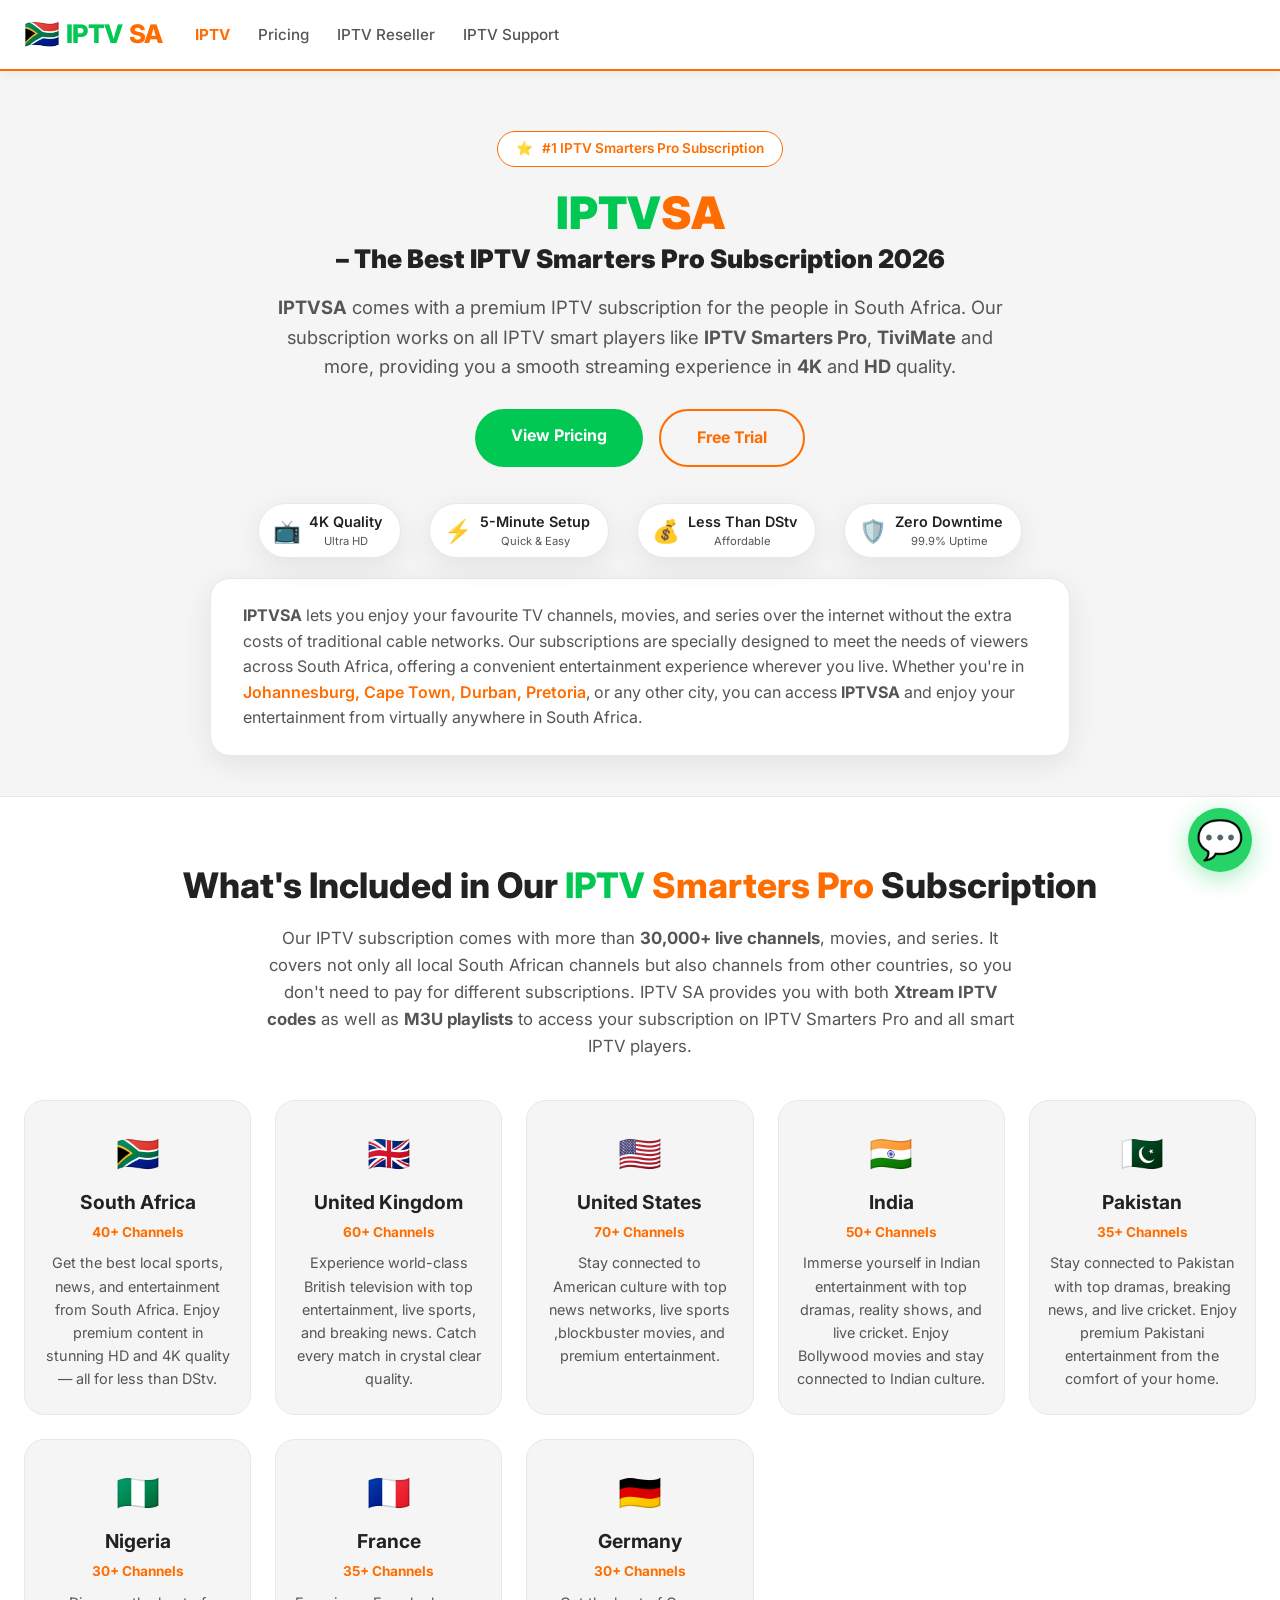
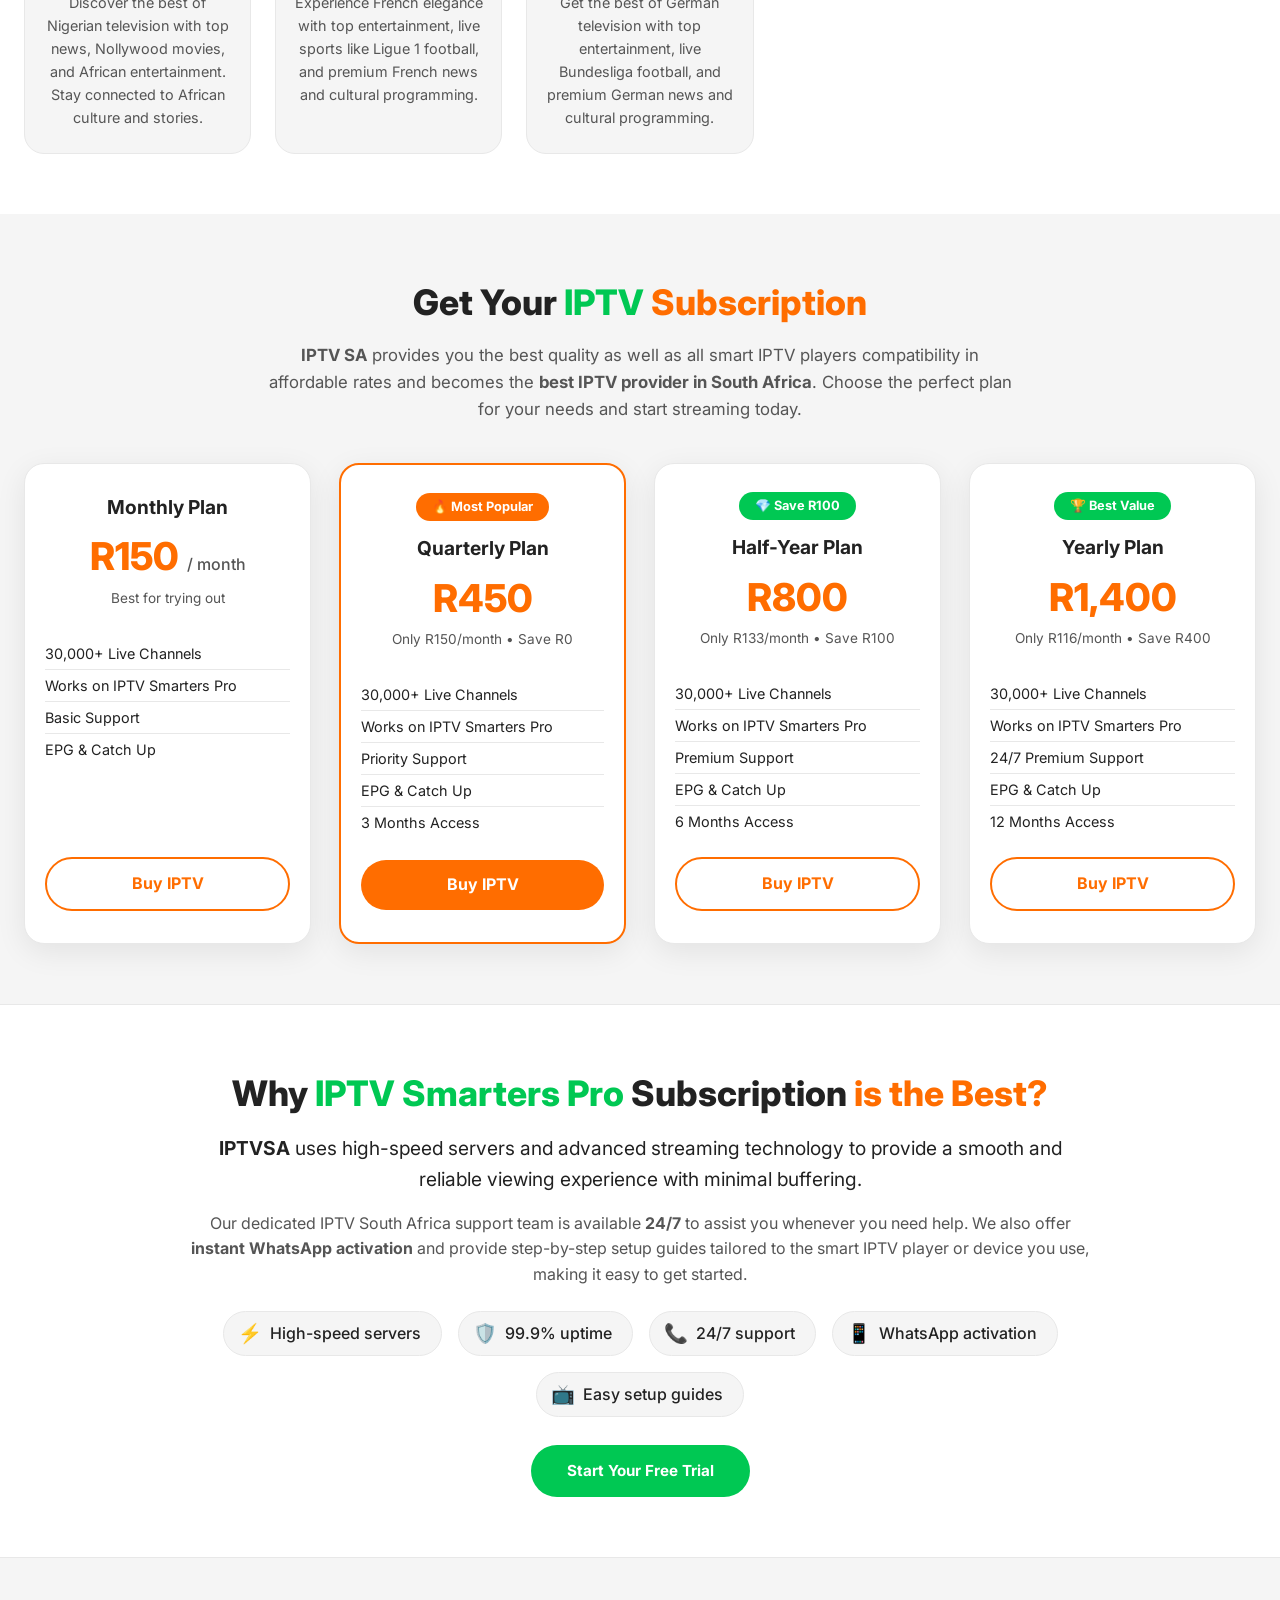
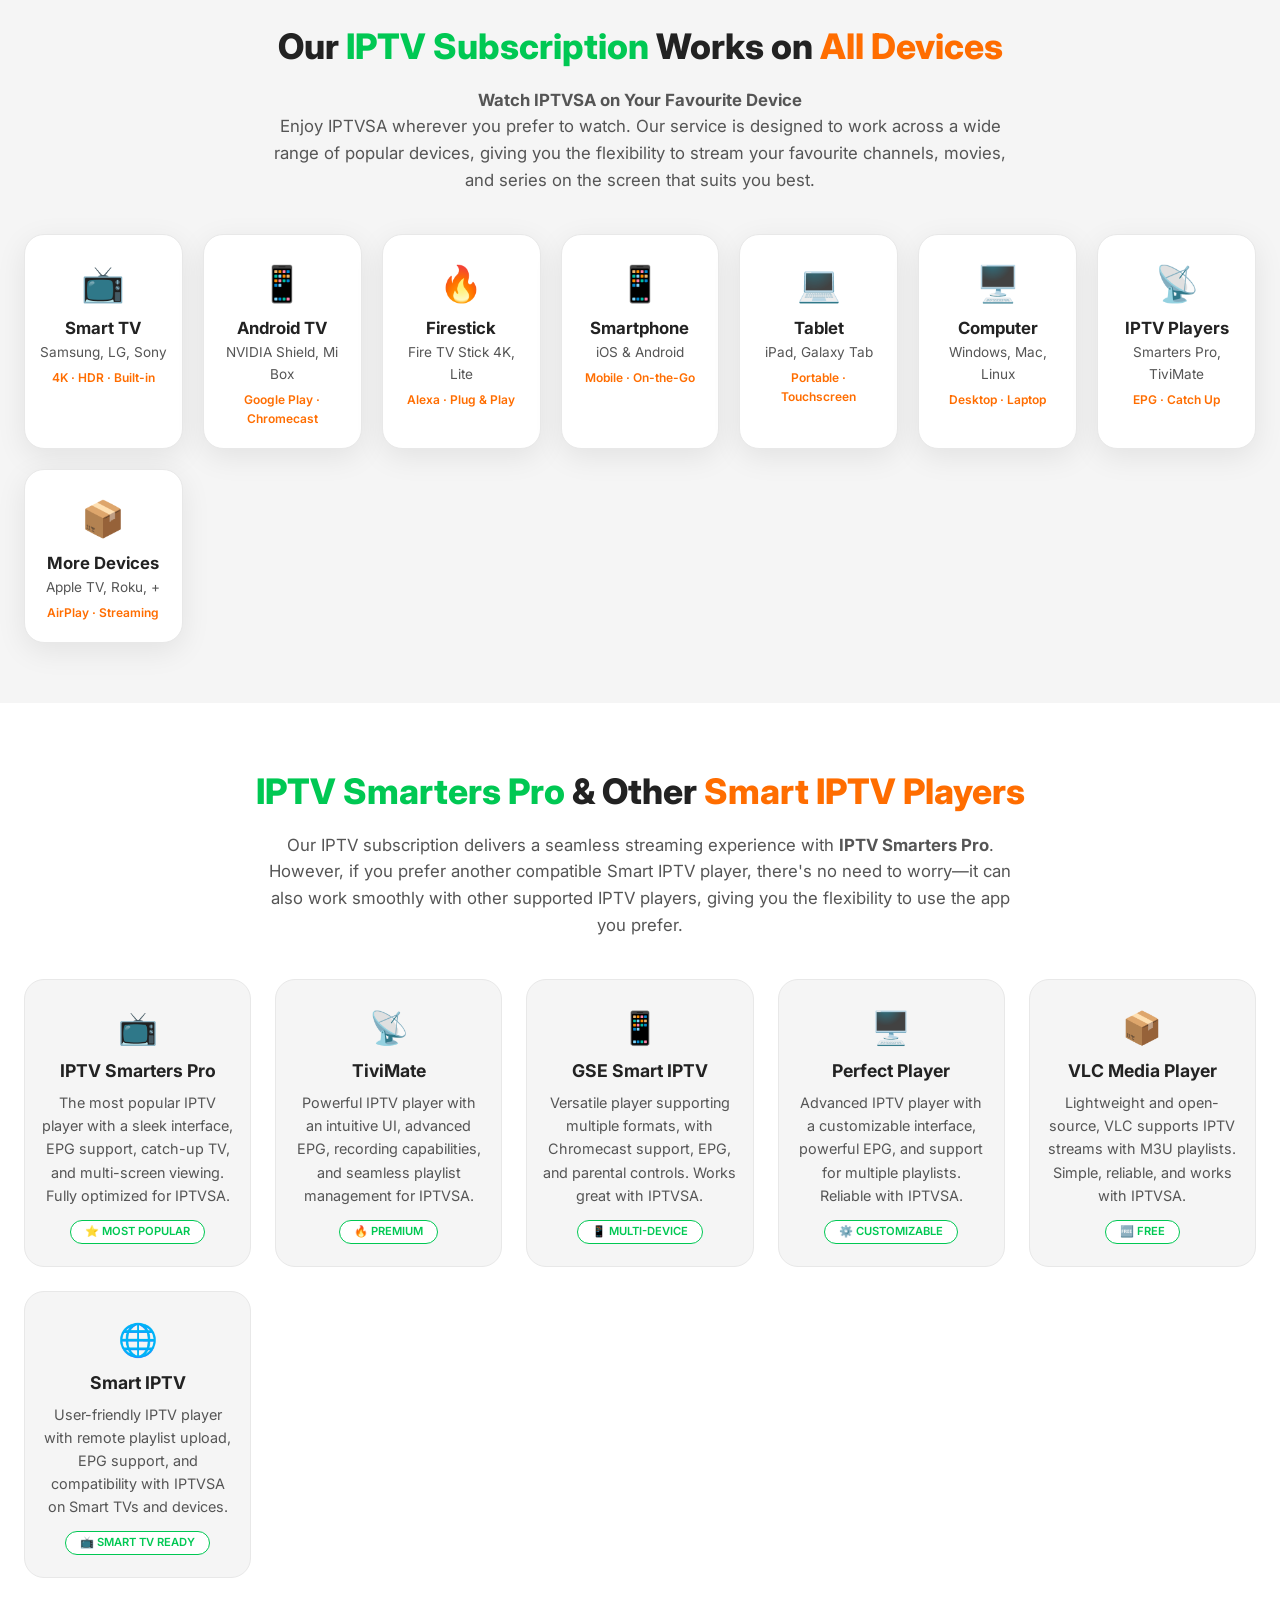
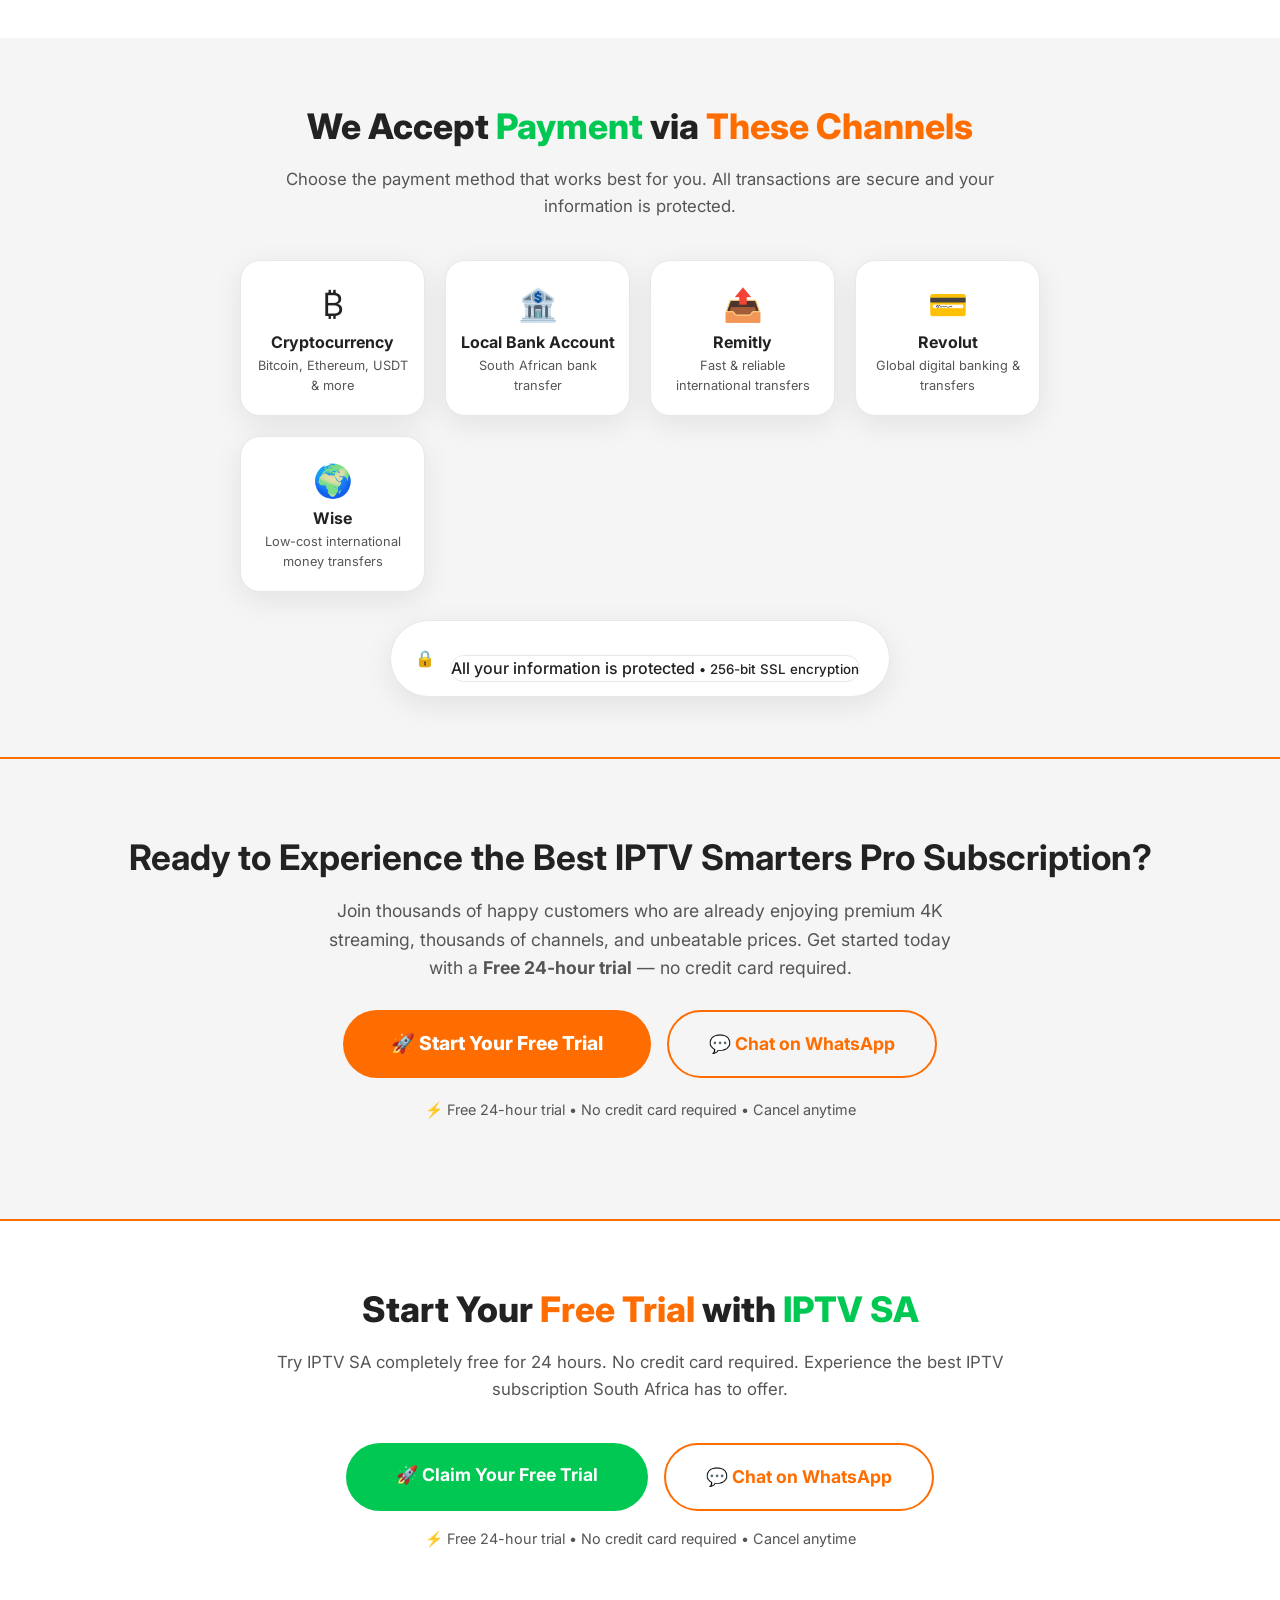
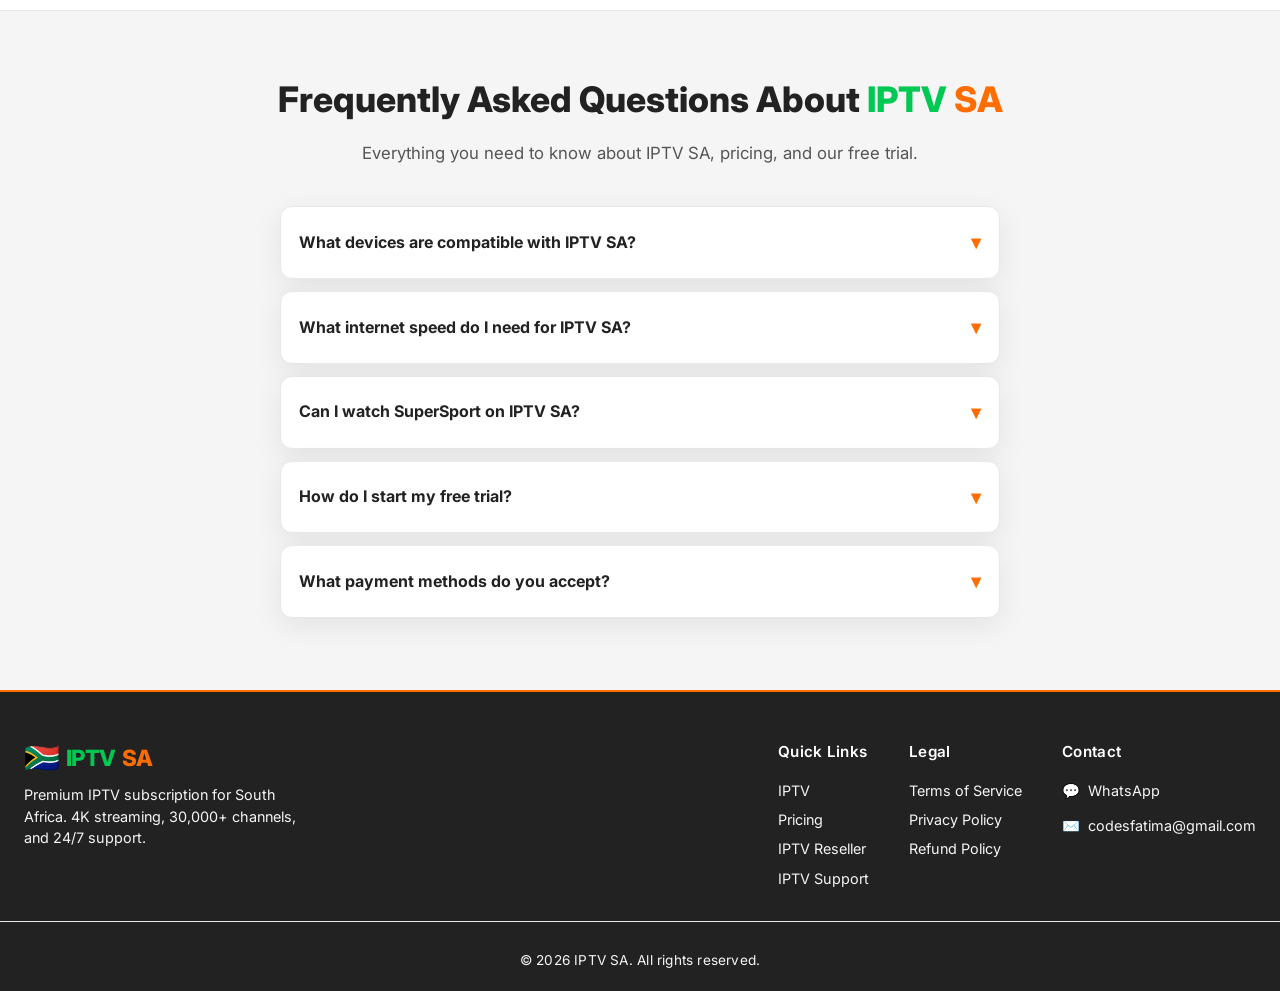
==== commit ecfe5847: "Update index.html" ====
--- a/index.html
+++ b/index.html
@@ -1,10 +1,16 @@
-    <!DOCTYPE html>
+<!DOCTYPE html>
 <html lang="en-ZA">
 <head>
     <meta charset="UTF-8" />
     <meta name="viewport" content="width=device-width, initial-scale=1.0" />
     <title>IPTVSA – Best IPTV Smarters Pro Subscription 2026</title>
     <meta name="description" content="IPTVSA – The best IPTV subscription in South Africa. Premium IPTV with 4K quality, 5-minute setup, less than DStv, and zero downtime. Works with IPTV Smarters Pro, TiviMate & more." />
+    <link rel="canonical" href="https://tviptvsa.co.za/" />
+    <meta property="og:title" content="IPTVSA – Best IPTV Smarters Pro Subscription 2026" />
+    <meta property="og:description" content="IPTVSA – The best IPTV subscription in South Africa. Premium IPTV with 4K quality, 5-minute setup, less than DStv, and zero downtime." />
+    <meta property="og:url" content="https://tviptvsa.co.za/" />
+    <meta property="og:type" content="website" />
+    <meta name="twitter:card" content="summary_large_image" />
     <link rel="preconnect" href="https://fonts.googleapis.com" />
     <link rel="preconnect" href="https://fonts.gstatic.com" crossorigin />
     <link href="https://fonts.googleapis.com/css2?family=Inter:opsz,wght@14..32,400;14..32,500;14..32,600;14..32,700;14..32,800;14..32,900&display=swap" rel="stylesheet" />
@@ -19,21 +25,22 @@
         :root {
             --green: #00c853;
             --orange: #ff6d00;
-            --black: #0a0a0a;
-            --dark-gray: #1a1a1a;
-            --medium-gray: #2a2a2a;
             --white: #ffffff;
-            --light-gray: #e0e0e0;
-            --gray: #888888;
-            --shadow: 0 8px 30px rgba(0,0,0,0.3);
+            --light-gray: #f5f5f5;
+            --medium-gray: #e8e8e8;
+            --dark-gray: #d0d0d0;
+            --black: #1a1a1a;
+            --text: #222222;
+            --text-light: #555555;
+            --shadow: 0 8px 30px rgba(0,0,0,0.08);
             --radius: 20px;
             --transition: 0.25s ease;
         }
 
         body {
             font-family: 'Inter', -apple-system, BlinkMacSystemFont, sans-serif;
-            background-color: var(--black);
-            color: var(--white);
+            background-color: var(--white);
+            color: var(--text);
             line-height: 1.6;
         }
 
@@ -45,12 +52,13 @@
 
         /* ===== NAVBAR ===== */
         .navbar {
-            background: var(--dark-gray);
+            background: var(--white);
             padding: 14px 0;
             border-bottom: 2px solid var(--orange);
             position: sticky;
             top: 0;
             z-index: 999;
+            box-shadow: 0 2px 10px rgba(0,0,0,0.05);
         }
 
         .navbar .container {
@@ -84,7 +92,7 @@
             cursor: pointer;
             padding: 4px 12px;
             margin-left: auto;
-            color: var(--white);
+            color: var(--text);
         }
 
         .nav-links {
@@ -98,7 +106,7 @@
 
         .nav-links a {
             text-decoration: none;
-            color: var(--light-gray);
+            color: var(--text-light);
             font-weight: 500;
             font-size: 0.95rem;
             transition: color var(--transition);
@@ -140,7 +148,7 @@
         .btn-primary {
             display: inline-block;
             background: var(--green);
-            color: var(--black);
+            color: var(--white);
             font-weight: 700;
             padding: 14px 36px;
             border-radius: 60px;
@@ -149,7 +157,7 @@
             border: none;
             font-size: 1rem;
         }
-        .btn-primary:hover { background: #00e676; transform: scale(1.02); }
+        .btn-primary:hover { background: #00b34a; transform: scale(1.02); }
 
         .btn-secondary {
             display: inline-block;
@@ -162,19 +170,19 @@
             border: 2px solid var(--orange);
             transition: background var(--transition), color var(--transition);
         }
-        .btn-secondary:hover { background: var(--orange); color: var(--black); }
+        .btn-secondary:hover { background: var(--orange); color: var(--white); }
 
         .btn-buy {
             display: inline-block;
             background: var(--orange);
-            color: var(--black);
+            color: var(--white);
             font-weight: 700;
             padding: 12px 32px;
             border-radius: 60px;
             text-decoration: none;
             transition: background var(--transition);
         }
-        .btn-buy:hover { background: #ff9100; }
+        .btn-buy:hover { background: #e66000; }
 
         .btn-buy-outline {
             display: inline-block;
@@ -187,12 +195,12 @@
             border: 2px solid var(--orange);
             transition: background var(--transition), color var(--transition);
         }
-        .btn-buy-outline:hover { background: var(--orange); color: var(--black); }
+        .btn-buy-outline:hover { background: var(--orange); color: var(--white); }
 
         .btn-cta-large {
             display: inline-block;
             background: var(--orange);
-            color: var(--black);
+            color: var(--white);
             font-weight: 800;
             padding: 18px 48px;
             border-radius: 60px;
@@ -200,19 +208,19 @@
             font-size: 1.2rem;
             transition: background var(--transition), transform 0.15s;
         }
-        .btn-cta-large:hover { background: #ff9100; transform: scale(1.02); }
+        .btn-cta-large:hover { background: #e66000; transform: scale(1.02); }
 
         /* ===== HERO ===== */
         .hero {
             padding: 60px 0 40px;
-            background: linear-gradient(145deg, var(--black) 0%, var(--dark-gray) 100%);
+            background: var(--light-gray);
             border-bottom: 1px solid var(--medium-gray);
         }
         .hero-content { max-width: 900px; margin: 0 auto; text-align: center; }
 
         .hero-badge {
             display: inline-block;
-            background: var(--medium-gray);
+            background: var(--white);
             color: var(--orange);
             font-weight: 600;
             padding: 6px 18px;
@@ -228,14 +236,15 @@
             font-weight: 900;
             line-height: 1.2;
             margin-bottom: 18px;
+            color: var(--text);
         }
         .hero h1 .highlight-green { color: var(--green); }
         .hero h1 .highlight-orange { color: var(--orange); }
-        .hero h1 .highlight-white { color: var(--white); display: block; font-size: 1.6rem; margin-top: 4px; }
+        .hero h1 .highlight-white { color: var(--text); display: block; font-size: 1.6rem; margin-top: 4px; }
 
         .hero .description {
             font-size: 1.15rem;
-            color: var(--light-gray);
+            color: var(--text-light);
             max-width: 750px;
             margin: 0 auto 28px;
         }
@@ -259,25 +268,27 @@
             display: flex;
             align-items: center;
             gap: 8px;
-            background: var(--medium-gray);
+            background: var(--white);
             padding: 6px 18px 6px 14px;
             border-radius: 60px;
-            border: 1px solid var(--gray);
+            border: 1px solid var(--medium-gray);
+            box-shadow: var(--shadow);
         }
         .trust-badge .icon { font-size: 1.4rem; }
-        .trust-badge .label { font-weight: 600; font-size: 0.9rem; display: flex; flex-direction: column; color: var(--white); }
-        .trust-badge .label small { font-weight: 400; font-size: 0.7rem; color: var(--gray); }
+        .trust-badge .label { font-weight: 600; font-size: 0.9rem; display: flex; flex-direction: column; color: var(--text); }
+        .trust-badge .label small { font-weight: 400; font-size: 0.7rem; color: var(--text-light); }
 
         .trust-text {
-            background: var(--dark-gray);
+            background: var(--white);
             padding: 24px 32px;
             border-radius: var(--radius);
             border: 1px solid var(--medium-gray);
+            box-shadow: var(--shadow);
             max-width: 860px;
             margin: 20px auto 0;
             text-align: left;
             font-size: 1rem;
-            color: var(--light-gray);
+            color: var(--text-light);
         }
         .trust-text .cities { font-weight: 600; color: var(--orange); }
 
@@ -294,7 +305,7 @@
             font-weight: 800;
             text-align: center;
             margin-bottom: 12px;
-            color: var(--white);
+            color: var(--text);
         }
         .section-title .green { color: var(--green); }
         .section-title .orange { color: var(--orange); }
@@ -303,19 +314,19 @@
             text-align: center;
             max-width: 750px;
             margin: 0 auto 40px;
-            color: var(--gray);
+            color: var(--text-light);
             font-size: 1.05rem;
         }
 
         /* ===== INCLUDED / CHANNELS ===== */
-        .included { padding: 60px 0; background: var(--black); }
+        .included { padding: 60px 0; background: var(--white); }
         .included-grid {
             display: grid;
             grid-template-columns: repeat(auto-fit, minmax(220px,1fr));
             gap: 24px;
         }
         .channel-card {
-            background: var(--dark-gray);
+            background: var(--light-gray);
             padding: 24px 18px;
             border-radius: var(--radius);
             border: 1px solid var(--medium-gray);
@@ -324,12 +335,12 @@
         }
         .channel-card:hover { transform: translateY(-4px); border-color: var(--orange); }
         .channel-card .flag { font-size: 2.2rem; display: block; margin-bottom: 6px; }
-        .channel-card h3 { font-size: 1.2rem; margin-bottom: 4px; color: var(--white); }
+        .channel-card h3 { font-size: 1.2rem; margin-bottom: 4px; color: var(--text); }
         .channels-count { font-weight: 700; color: var(--orange); font-size: 0.85rem; margin-bottom: 8px; }
-        .channel-card p { font-size: 0.9rem; color: var(--gray); }
+        .channel-card p { font-size: 0.9rem; color: var(--text-light); }
 
         /* ===== PRICING ===== */
-        .get-subscription { padding: 60px 0; background: var(--dark-gray); }
+        .get-subscription { padding: 60px 0; background: var(--light-gray); }
         .pricing-grid {
             display: grid;
             grid-template-columns: repeat(auto-fit, minmax(240px,1fr));
@@ -337,7 +348,7 @@
             align-items: stretch;
         }
         .pricing-card {
-            background: var(--black);
+            background: var(--white);
             padding: 28px 20px 32px;
             border-radius: var(--radius);
             border: 1px solid var(--medium-gray);
@@ -346,21 +357,22 @@
             flex-direction: column;
             transition: transform var(--transition), border-color var(--transition);
             position: relative;
+            box-shadow: var(--shadow);
         }
         .pricing-card:hover { transform: translateY(-4px); border-color: var(--orange); }
         .pricing-card.popular {
             border: 2px solid var(--orange);
-            background: var(--dark-gray);
-        }
-        .pricing-card.popular .plan-name { color: var(--white); }
-        .pricing-card.popular .price { color: var(--white); }
-        .pricing-card.popular .price-per-month { color: var(--gray); }
-        .pricing-card.popular .features li { color: var(--light-gray); }
+            background: var(--white);
+        }
+        .pricing-card.popular .plan-name { color: var(--text); }
+        .pricing-card.popular .price { color: var(--orange); }
+        .pricing-card.popular .price-per-month { color: var(--text-light); }
+        .pricing-card.popular .features li { color: var(--text); }
 
         .popular-badge {
             display: inline-block;
             background: var(--orange);
-            color: var(--black);
+            color: var(--white);
             font-weight: 700;
             padding: 4px 16px;
             border-radius: 60px;
@@ -371,7 +383,7 @@
         .save-badge {
             display: inline-block;
             background: var(--green);
-            color: var(--black);
+            color: var(--white);
             font-weight: 700;
             padding: 4px 16px;
             border-radius: 60px;
@@ -379,20 +391,20 @@
             margin-bottom: 12px;
             align-self: center;
         }
-        .plan-name { font-weight: 700; font-size: 1.2rem; color: var(--light-gray); margin-bottom: 4px; }
+        .plan-name { font-weight: 700; font-size: 1.2rem; color: var(--text); margin-bottom: 4px; }
         .price { font-size: 2.4rem; font-weight: 800; color: var(--orange); }
-        .price small { font-size: 1rem; font-weight: 500; color: var(--gray); }
-        .price-per-month { font-size: 0.85rem; color: var(--gray); margin-bottom: 16px; }
+        .price small { font-size: 1rem; font-weight: 500; color: var(--text-light); }
+        .price-per-month { font-size: 0.85rem; color: var(--text-light); margin-bottom: 16px; }
         .features { list-style: none; text-align: left; margin: 12px 0 20px; flex:1; }
-        .features li { padding: 4px 0; border-bottom: 1px solid var(--medium-gray); font-size: 0.9rem; color: var(--light-gray); }
+        .features li { padding: 4px 0; border-bottom: 1px solid var(--medium-gray); font-size: 0.9rem; color: var(--text); }
         .features li:last-child { border-bottom: none; }
 
         /* ===== BEST PROVIDER ===== */
-        .best-provider { padding: 60px 0; background: var(--black); border-top: 1px solid var(--medium-gray); border-bottom: 1px solid var(--medium-gray); }
+        .best-provider { padding: 60px 0; background: var(--white); border-top: 1px solid var(--medium-gray); border-bottom: 1px solid var(--medium-gray); }
         .best-provider-grid { max-width: 900px; margin: 0 auto; }
         .best-provider-content { text-align: center; }
-        .best-provider-content .lead { font-size: 1.2rem; margin: 10px 0 16px; color: var(--light-gray); }
-        .best-provider-content p { color: var(--gray); }
+        .best-provider-content .lead { font-size: 1.2rem; margin: 10px 0 16px; color: var(--text); }
+        .best-provider-content p { color: var(--text-light); }
         .best-provider-badges {
             display: flex;
             flex-wrap: wrap;
@@ -401,7 +413,7 @@
             margin: 24px 0 28px;
         }
         .best-provider-badge {
-            background: var(--dark-gray);
+            background: var(--light-gray);
             padding: 6px 20px 6px 14px;
             border-radius: 60px;
             display: flex;
@@ -409,40 +421,41 @@
             gap: 8px;
             border: 1px solid var(--medium-gray);
             font-weight: 500;
-            color: var(--light-gray);
+            color: var(--text);
         }
         .best-provider-badge .icon { font-size: 1.2rem; }
 
         /* ===== DEVICES ===== */
-        .devices { padding: 60px 0; background: var(--dark-gray); }
+        .devices { padding: 60px 0; background: var(--light-gray); }
         .devices-grid {
             display: grid;
             grid-template-columns: repeat(auto-fit, minmax(150px,1fr));
             gap: 20px;
         }
         .device-card {
-            background: var(--black);
+            background: var(--white);
             padding: 20px 12px;
             border-radius: var(--radius);
             text-align: center;
             border: 1px solid var(--medium-gray);
             transition: transform var(--transition), border-color var(--transition);
+            box-shadow: var(--shadow);
         }
         .device-card:hover { transform: translateY(-4px); border-color: var(--green); }
         .device-card .icon { font-size: 2.2rem; display: block; margin-bottom: 4px; }
-        .device-name { font-weight: 700; font-size: 1.05rem; color: var(--white); }
-        .device-model { font-size: 0.85rem; color: var(--gray); }
+        .device-name { font-weight: 700; font-size: 1.05rem; color: var(--text); }
+        .device-model { font-size: 0.85rem; color: var(--text-light); }
         .device-keywords { font-size: 0.75rem; color: var(--orange); font-weight: 600; margin-top: 4px; }
 
         /* ===== IPTV PLAYERS ===== */
-        .iptv-players { padding: 60px 0; background: var(--black); }
+        .iptv-players { padding: 60px 0; background: var(--white); }
         .players-grid {
             display: grid;
             grid-template-columns: repeat(auto-fit, minmax(220px,1fr));
             gap: 24px;
         }
         .player-card {
-            background: var(--dark-gray);
+            background: var(--light-gray);
             padding: 22px 16px;
             border-radius: var(--radius);
             border: 1px solid var(--medium-gray);
@@ -451,11 +464,11 @@
         }
         .player-card:hover { transform: translateY(-4px); border-color: var(--orange); }
         .player-card .icon { font-size: 2rem; display: block; margin-bottom: 4px; }
-        .player-name { font-weight: 700; font-size: 1.1rem; color: var(--white); }
-        .player-desc { font-size: 0.9rem; color: var(--gray); margin: 6px 0 10px; }
+        .player-name { font-weight: 700; font-size: 1.1rem; color: var(--text); }
+        .player-desc { font-size: 0.9rem; color: var(--text-light); margin: 6px 0 10px; }
         .player-badge {
             display: inline-block;
-            background: var(--medium-gray);
+            background: var(--white);
             color: var(--green);
             font-weight: 600;
             padding: 2px 14px;
@@ -466,7 +479,7 @@
         }
 
         /* ===== PAYMENT ===== */
-        .payment { padding: 60px 0; background: var(--dark-gray); }
+        .payment { padding: 60px 0; background: var(--light-gray); }
         .payment-grid {
             display: grid;
             grid-template-columns: repeat(auto-fit, minmax(160px,1fr));
@@ -475,63 +488,66 @@
             margin: 0 auto;
         }
         .payment-card {
-            background: var(--black);
+            background: var(--white);
             padding: 18px 12px;
             border-radius: var(--radius);
             text-align: center;
             border: 1px solid var(--medium-gray);
             transition: border-color var(--transition);
+            box-shadow: var(--shadow);
         }
         .payment-card:hover { border-color: var(--green); }
         .payment-card .icon { font-size: 2rem; display: block; }
-        .payment-name { font-weight: 700; color: var(--white); }
-        .payment-desc { font-size: 0.8rem; color: var(--gray); }
+        .payment-name { font-weight: 700; color: var(--text); }
+        .payment-desc { font-size: 0.8rem; color: var(--text-light); }
         .payment-trust {
             display: flex;
             justify-content: center;
             align-items: center;
             gap: 10px;
             margin-top: 28px;
-            background: var(--black);
+            background: var(--white);
             padding: 14px 24px;
             border-radius: 60px;
             max-width: 500px;
             margin-left: auto;
             margin-right: auto;
             border: 1px solid var(--medium-gray);
-        }
-        .payment-trust .trust-text { background: transparent; box-shadow: none; padding: 0; font-weight: 500; color: var(--light-gray); }
+            box-shadow: var(--shadow);
+        }
+        .payment-trust .trust-text { background: transparent; box-shadow: none; padding: 0; font-weight: 500; color: var(--text); }
 
         /* ===== CTA ===== */
         .cta-section {
             padding: 70px 0;
-            background: var(--dark-gray);
+            background: var(--light-gray);
             border-top: 2px solid var(--orange);
             border-bottom: 2px solid var(--orange);
             text-align: center;
         }
-        .cta-section h2 { font-size: 2.2rem; margin-bottom: 12px; color: var(--white); }
-        .cta-section p { max-width: 640px; margin: 0 auto 28px; font-size: 1.1rem; color: var(--gray); }
+        .cta-section h2 { font-size: 2.2rem; margin-bottom: 12px; color: var(--text); }
+        .cta-section p { max-width: 640px; margin: 0 auto 28px; font-size: 1.1rem; color: var(--text-light); }
         .cta-buttons { display: flex; gap: 16px; justify-content: center; flex-wrap: wrap; }
 
         /* ===== FREE TRIAL ===== */
         .free-trial-section {
             padding: 60px 0;
-            background: var(--black);
+            background: var(--white);
             text-align: center;
             border-bottom: 1px solid var(--medium-gray);
         }
         .free-trial-buttons { display: flex; gap: 16px; justify-content: center; flex-wrap: wrap; margin-top: 10px; }
 
         /* ===== FAQ ===== */
-        .faq { padding: 60px 0; background: var(--dark-gray); }
+        .faq { padding: 60px 0; background: var(--light-gray); }
         .faq-list { max-width: 720px; margin: 0 auto; }
         .faq-item {
-            background: var(--black);
+            background: var(--white);
             margin-bottom: 12px;
             border-radius: 12px;
             padding: 6px 18px;
             border: 1px solid var(--medium-gray);
+            box-shadow: var(--shadow);
         }
         .faq-item summary {
             font-weight: 700;
@@ -541,16 +557,16 @@
             display: flex;
             justify-content: space-between;
             align-items: center;
-            color: var(--white);
+            color: var(--text);
         }
         .faq-item summary::-webkit-details-marker { display: none; }
         .faq-item summary::after { content: "▾"; font-size: 1.2rem; color: var(--orange); }
         .faq-item[open] summary::after { content: "▴"; }
-        .faq-item .answer { padding: 0 0 18px; color: var(--gray); }
+        .faq-item .answer { padding: 0 0 18px; color: var(--text-light); }
 
         /* ===== FOOTER ===== */
         .footer {
-            background: var(--black);
+            background: var(--text);
             color: var(--light-gray);
             padding: 48px 0 20px;
             border-top: 2px solid var(--orange);
@@ -626,7 +642,7 @@
             bottom: 28px;
             right: 28px;
             background: #25d366;
-            color: var(--black);
+            color: var(--white);
             width: 64px;
             height: 64px;
             border-radius: 60px;
@@ -661,16 +677,16 @@
     <!-- ===== NAVBAR ===== -->
     <nav class="navbar">
         <div class="container">
-            <a href="index.html" class="logo">
+            <a href="/" class="logo">
                 <span class="flag">🇿🇦</span>
                 <span class="green">IPTV</span><span class="orange">SA</span>
             </a>
             <button class="nav-toggle" id="navToggle" aria-label="Toggle navigation menu">☰</button>
             <ul class="nav-links" id="navLinks">
-                <li><a href="index.html" style="color: var(--orange); font-weight: 700;">IPTV</a></li>
-                <li><a href="#pricing">Pricing</a></li>
-                <li><a href="reseller.html">IPTV Reseller</a></li>
-                <li><a href="support.html">IPTV Support</a></li>
+                <li><a href="/" style="color: var(--orange); font-weight: 700;">IPTV</a></li>
+                <li><a href="/#pricing">Pricing</a></li>
+                <li><a href="/reseller/">IPTV Reseller</a></li>
+                <li><a href="/support/">IPTV Support</a></li>
             </ul>
         </div>
     </nav>
@@ -693,7 +709,7 @@
                     <strong>4K</strong> and <strong>HD</strong> quality.
                 </p>
                 <div class="hero-buttons">
-                    <a href="#pricing" class="btn-primary">View Pricing</a>
+                    <a href="/#pricing" class="btn-primary">View Pricing</a>
                     <a href="#free-trial" class="btn-secondary">Free Trial</a>
                 </div>
                 <div class="trust-badges">
@@ -1055,11 +1071,11 @@
             </p>
             <div class="cta-buttons">
                 <a href="#free-trial" class="btn-cta-large">🚀 Start Your Free Trial</a>
-                <a href="#free-trial" class="btn-secondary" style="padding: 18px 40px; font-size: 1.1rem;">
+                <a href="https://wa.me/923020548889?text=Hi!%20I%20want%20to%20try%20IPTV%20SA%20for%20free!" class="btn-secondary" style="padding: 18px 40px; font-size: 1.1rem;" target="_blank">
                     💬 Chat on WhatsApp
                 </a>
             </div>
-            <p style="color: var(--gray); margin-top: 20px; font-size: 0.9rem;">
+            <p style="color: var(--text-light); margin-top: 20px; font-size: 0.9rem;">
                 ⚡ Free 24-hour trial • No credit card required • Cancel anytime
             </p>
         </div>
@@ -1073,14 +1089,14 @@
                 Try IPTV SA completely free for 24 hours. No credit card required. Experience the best IPTV subscription South Africa has to offer.
             </p>
             <div class="free-trial-buttons">
-                <a href="#" class="btn-primary" style="padding: 18px 50px; font-size: 1.1rem;">
+                <a href="https://wa.me/923020548889?text=Hi!%20I%20want%20to%20try%20IPTV%20SA%20for%20free!" class="btn-primary" style="padding: 18px 50px; font-size: 1.1rem;" target="_blank">
                     🚀 Claim Your Free Trial
                 </a>
-                <a href="#" class="btn-secondary" style="padding: 18px 40px; font-size: 1.1rem;">
+                <a href="https://wa.me/923020548889?text=Hi!%20I%20want%20to%20try%20IPTV%20SA%20for%20free!" class="btn-secondary" style="padding: 18px 40px; font-size: 1.1rem;" target="_blank">
                     💬 Chat on WhatsApp
                 </a>
             </div>
-            <p style="text-align:center; color:var(--gray); margin-top: 16px; font-size:0.9rem;">
+            <p style="text-align:center; color:var(--text-light); margin-top: 16px; font-size:0.9rem;">
                 ⚡ Free 24-hour trial • No credit card required • Cancel anytime
             </p>
         </div>
@@ -1136,7 +1152,7 @@
     <footer class="footer">
         <div class="container">
             <div class="footer-brand">
-                <a href="index.html" class="logo">
+                <a href="/" class="logo">
                     <span class="flag">🇿🇦</span>
                     <span class="green">IPTV</span><span class="orange">SA</span>
                 </a>
@@ -1145,10 +1161,10 @@
             <div class="footer-columns">
                 <div class="footer-column">
                     <h4>Quick Links</h4>
-                    <a href="index.html">IPTV</a>
-                    <a href="#pricing">Pricing</a>
-                    <a href="reseller.html">IPTV Reseller</a>
-                    <a href="support.html">IPTV Support</a>
+                    <a href="/">IPTV</a>
+                    <a href="/#pricing">Pricing</a>
+                    <a href="/reseller/">IPTV Reseller</a>
+                    <a href="/support/">IPTV Support</a>
                 </div>
                 <div class="footer-column">
                     <h4>Legal</h4>
@@ -1172,7 +1188,7 @@
             </div>
         </div>
         <div class="footer-bottom">
-            &copy; 2026 <a href="index.html">IPTV SA</a>. All rights reserved.
+            &copy; 2026 <a href="/">IPTV SA</a>. All rights reserved.
         </div>
     </footer>
 
@@ -1182,12 +1198,9 @@
     </a>
 
     <script>
-        // Mobile nav toggle
         document.getElementById('navToggle').addEventListener('click', function() {
             document.getElementById('navLinks').classList.toggle('open');
         });
-
-        // Close mobile nav when a link is clicked
         document.querySelectorAll('.nav-links a').forEach(link => {
             link.addEventListener('click', () => {
                 document.getElementById('navLinks').classList.remove('open');
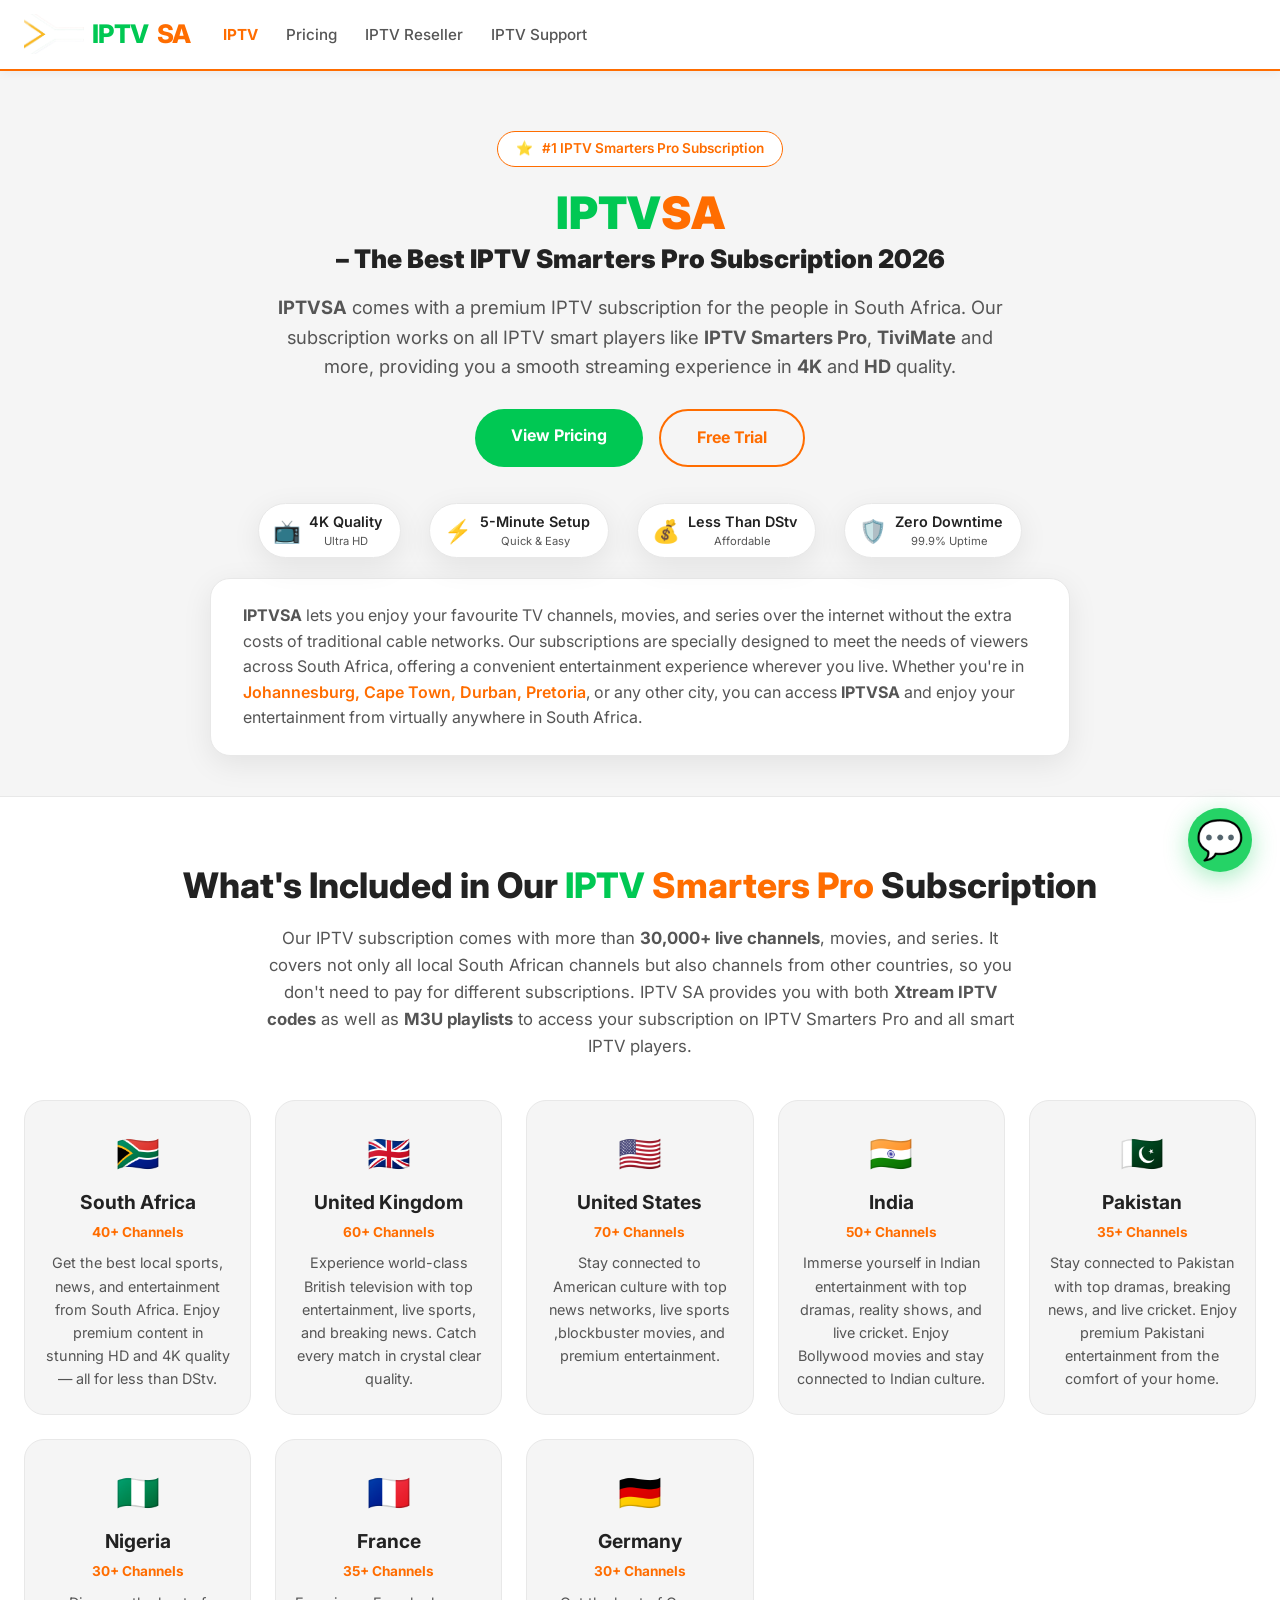
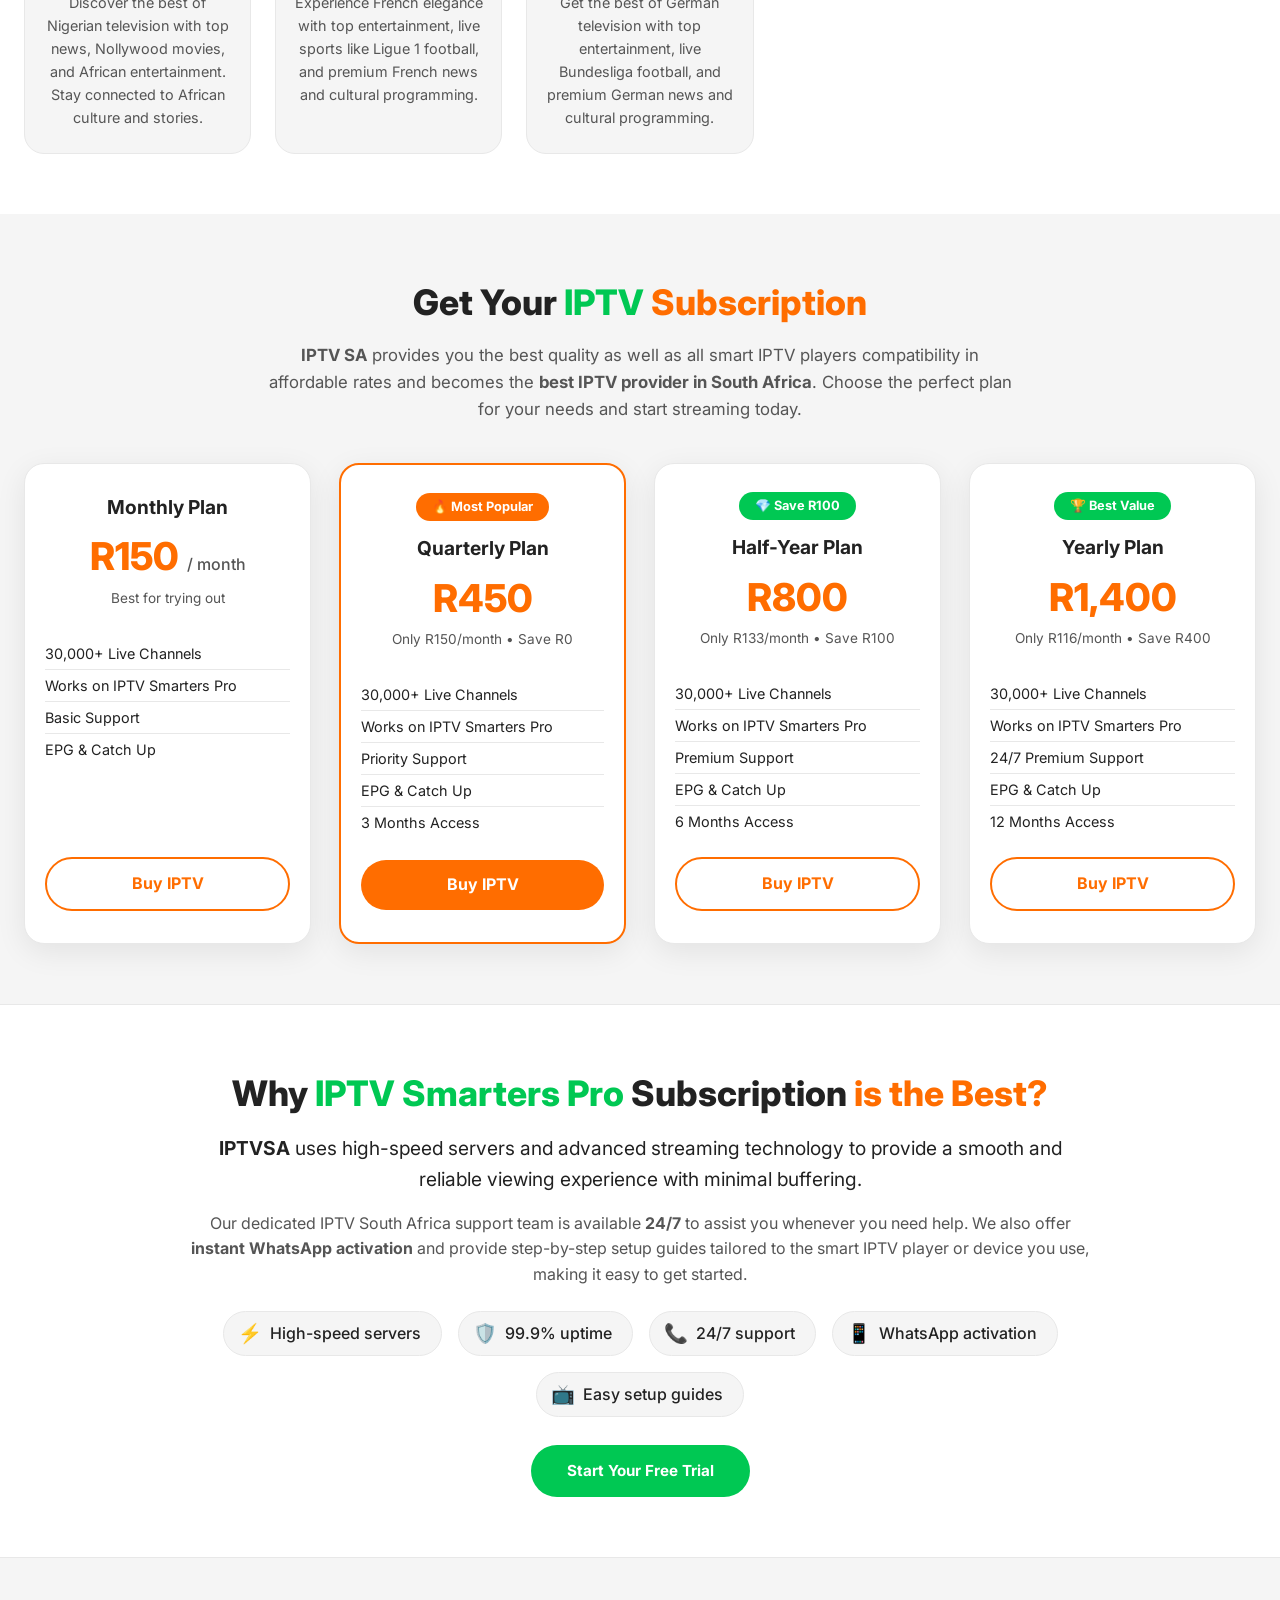
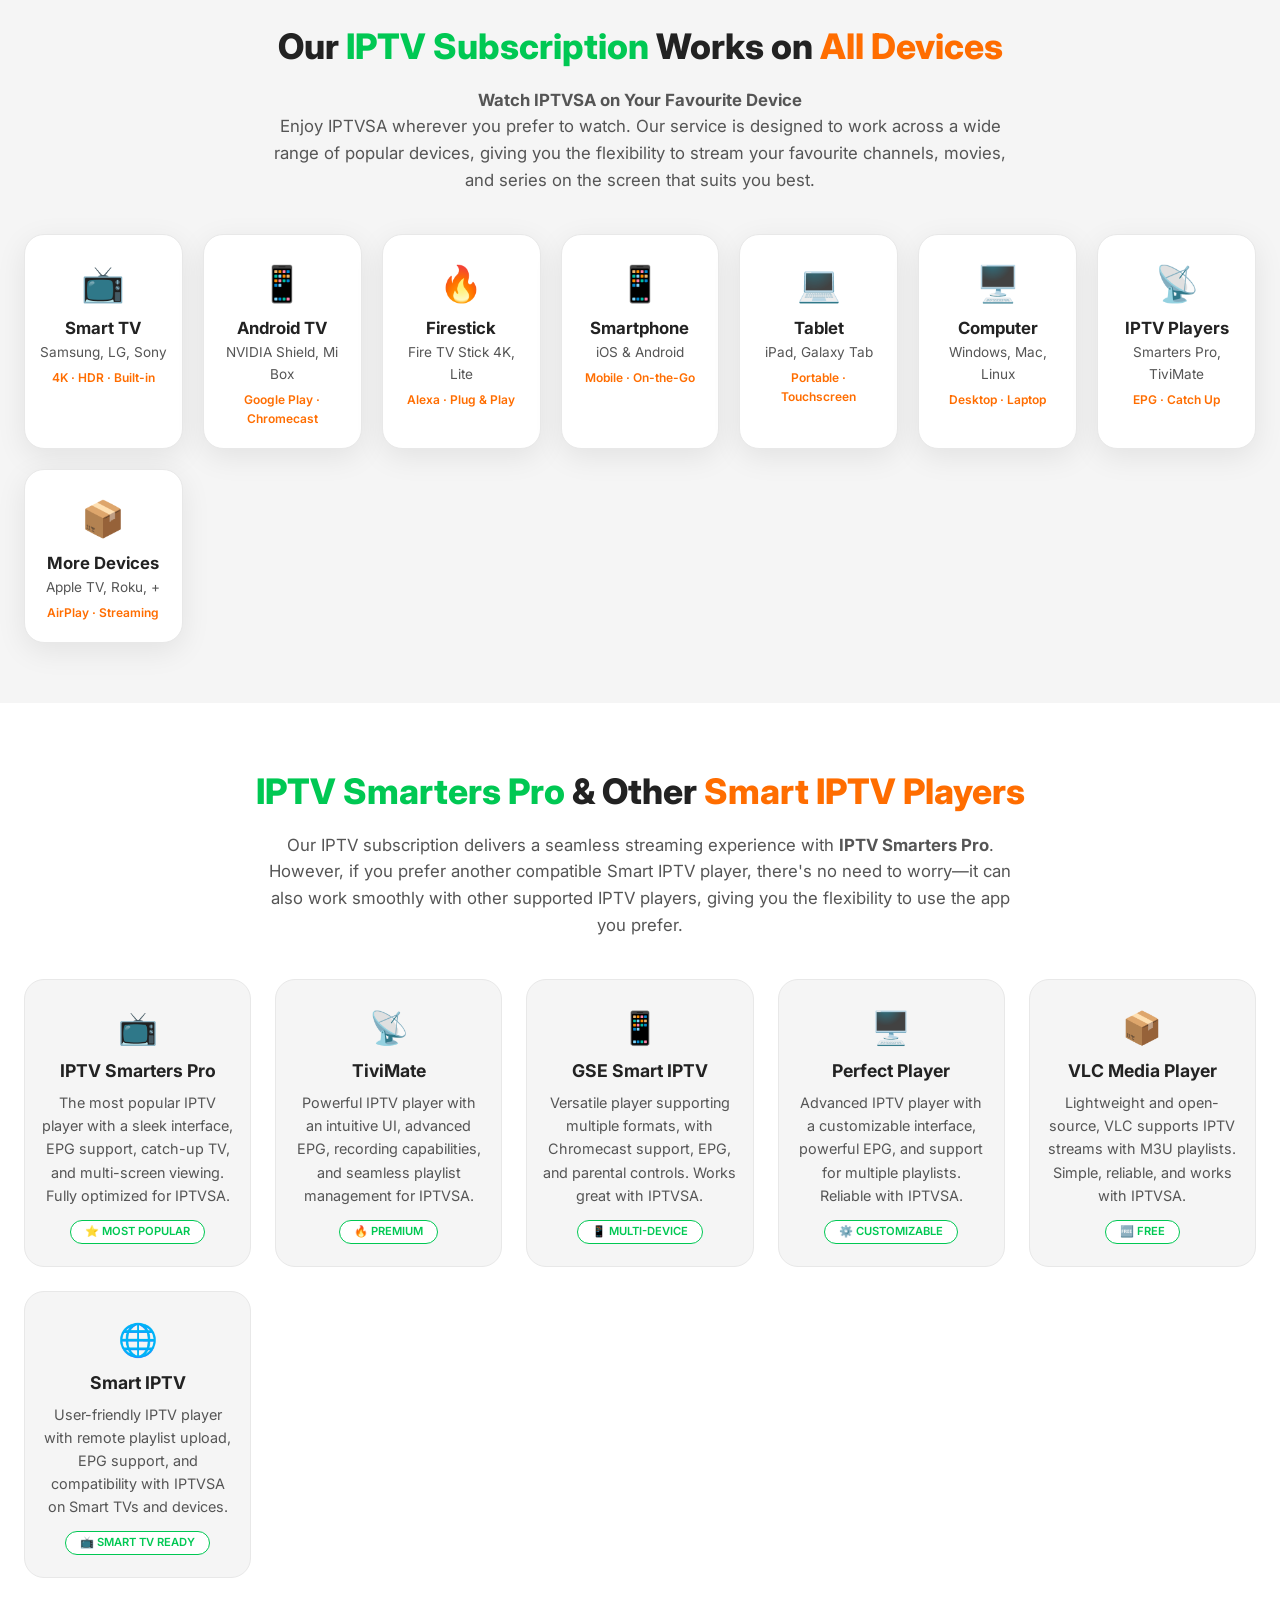
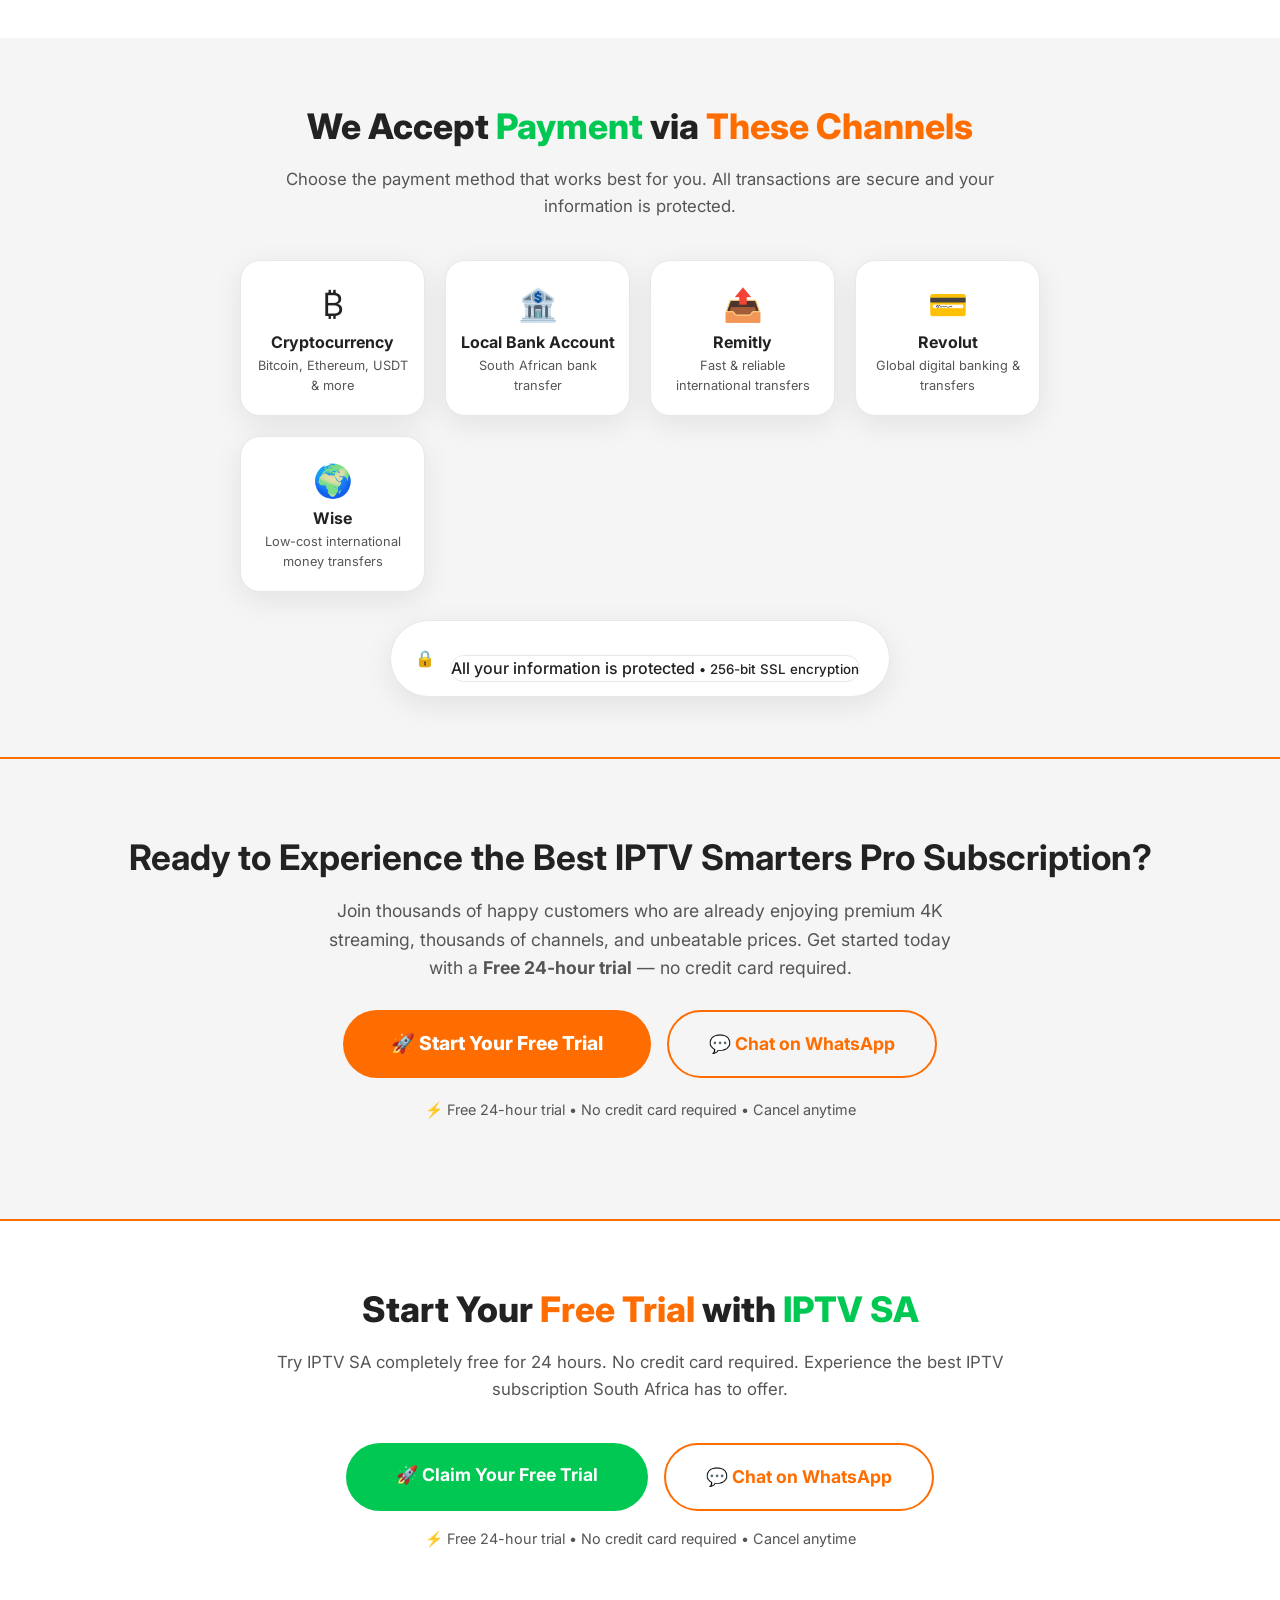
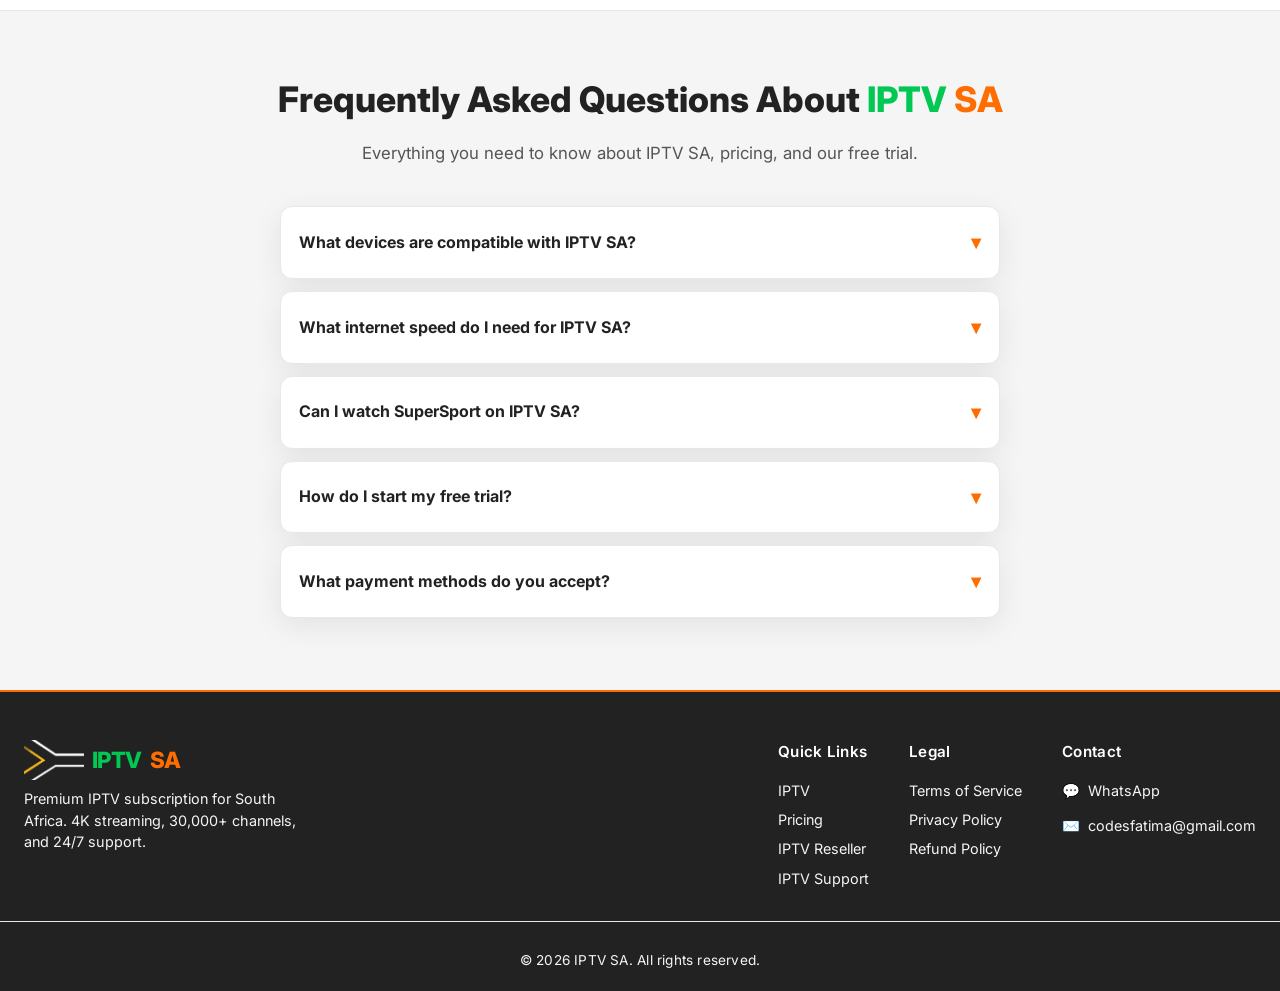
==== commit 84007554: "Update index.html" ====
--- a/index.html
+++ b/index.html
@@ -6,11 +6,15 @@
     <title>IPTVSA – Best IPTV Smarters Pro Subscription 2026</title>
     <meta name="description" content="IPTVSA – The best IPTV subscription in South Africa. Premium IPTV with 4K quality, 5-minute setup, less than DStv, and zero downtime. Works with IPTV Smarters Pro, TiviMate & more." />
     <link rel="canonical" href="https://tviptvsa.co.za/" />
+    <link rel="icon" type="image/png" href="Flag-South-Africa.png" />
+    <link rel="apple-touch-icon" href="Flag-South-Africa.png" />
     <meta property="og:title" content="IPTVSA – Best IPTV Smarters Pro Subscription 2026" />
     <meta property="og:description" content="IPTVSA – The best IPTV subscription in South Africa. Premium IPTV with 4K quality, 5-minute setup, less than DStv, and zero downtime." />
     <meta property="og:url" content="https://tviptvsa.co.za/" />
     <meta property="og:type" content="website" />
+    <meta property="og:image" content="https://tviptvsa.co.za/Flag-South-Africa.png" />
     <meta name="twitter:card" content="summary_large_image" />
+    <meta name="twitter:image" content="https://tviptvsa.co.za/Flag-South-Africa.png" />
     <link rel="preconnect" href="https://fonts.googleapis.com" />
     <link rel="preconnect" href="https://fonts.gstatic.com" crossorigin />
     <link href="https://fonts.googleapis.com/css2?family=Inter:opsz,wght@14..32,400;14..32,500;14..32,600;14..32,700;14..32,800;14..32,900&display=swap" rel="stylesheet" />
@@ -72,7 +76,7 @@
         .logo {
             display: flex;
             align-items: center;
-            gap: 6px;
+            gap: 8px;
             text-decoration: none;
             font-weight: 800;
             font-size: 1.6rem;
@@ -80,7 +84,14 @@
             flex-shrink: 0;
         }
 
-        .logo .flag { font-size: 1.8rem; line-height: 1; }
+        .logo .logo-img {
+            height: 40px;
+            width: auto;
+            display: block;
+            border-radius: 4px;
+            object-fit: contain;
+        }
+
         .logo .green { color: var(--green); }
         .logo .orange { color: var(--orange); }
 
@@ -142,6 +153,9 @@
                 font-size: 1.1rem;
                 padding: 4px 0;
             }
+            .logo .logo-img {
+                height: 32px;
+            }
         }
 
         /* ===== BUTTONS ===== */
@@ -678,7 +692,7 @@
     <nav class="navbar">
         <div class="container">
             <a href="/" class="logo">
-                <span class="flag">🇿🇦</span>
+                <img src="Flag-South-Africa.png" alt="IPTVSA South Africa Flag" class="logo-img">
                 <span class="green">IPTV</span><span class="orange">SA</span>
             </a>
             <button class="nav-toggle" id="navToggle" aria-label="Toggle navigation menu">☰</button>
@@ -1153,7 +1167,7 @@
         <div class="container">
             <div class="footer-brand">
                 <a href="/" class="logo">
-                    <span class="flag">🇿🇦</span>
+                    <img src="Flag-South-Africa.png" alt="IPTVSA South Africa Flag" class="logo-img">
                     <span class="green">IPTV</span><span class="orange">SA</span>
                 </a>
                 <p>Premium IPTV subscription for South Africa. 4K streaming, 30,000+ channels, and 24/7 support.</p>
@@ -1197,15 +1211,6 @@
         💬
     </a>
 
-    <script>
-        document.getElementById('navToggle').addEventListener('click', function() {
-            document.getElementById('navLinks').classList.toggle('open');
-        });
-        document.querySelectorAll('.nav-links a').forEach(link => {
-            link.addEventListener('click', () => {
-                document.getElementById('navLinks').classList.remove('open');
-            });
-        });
-    </script>
+    <script src="script.js"></script>
 </body>
 </html>
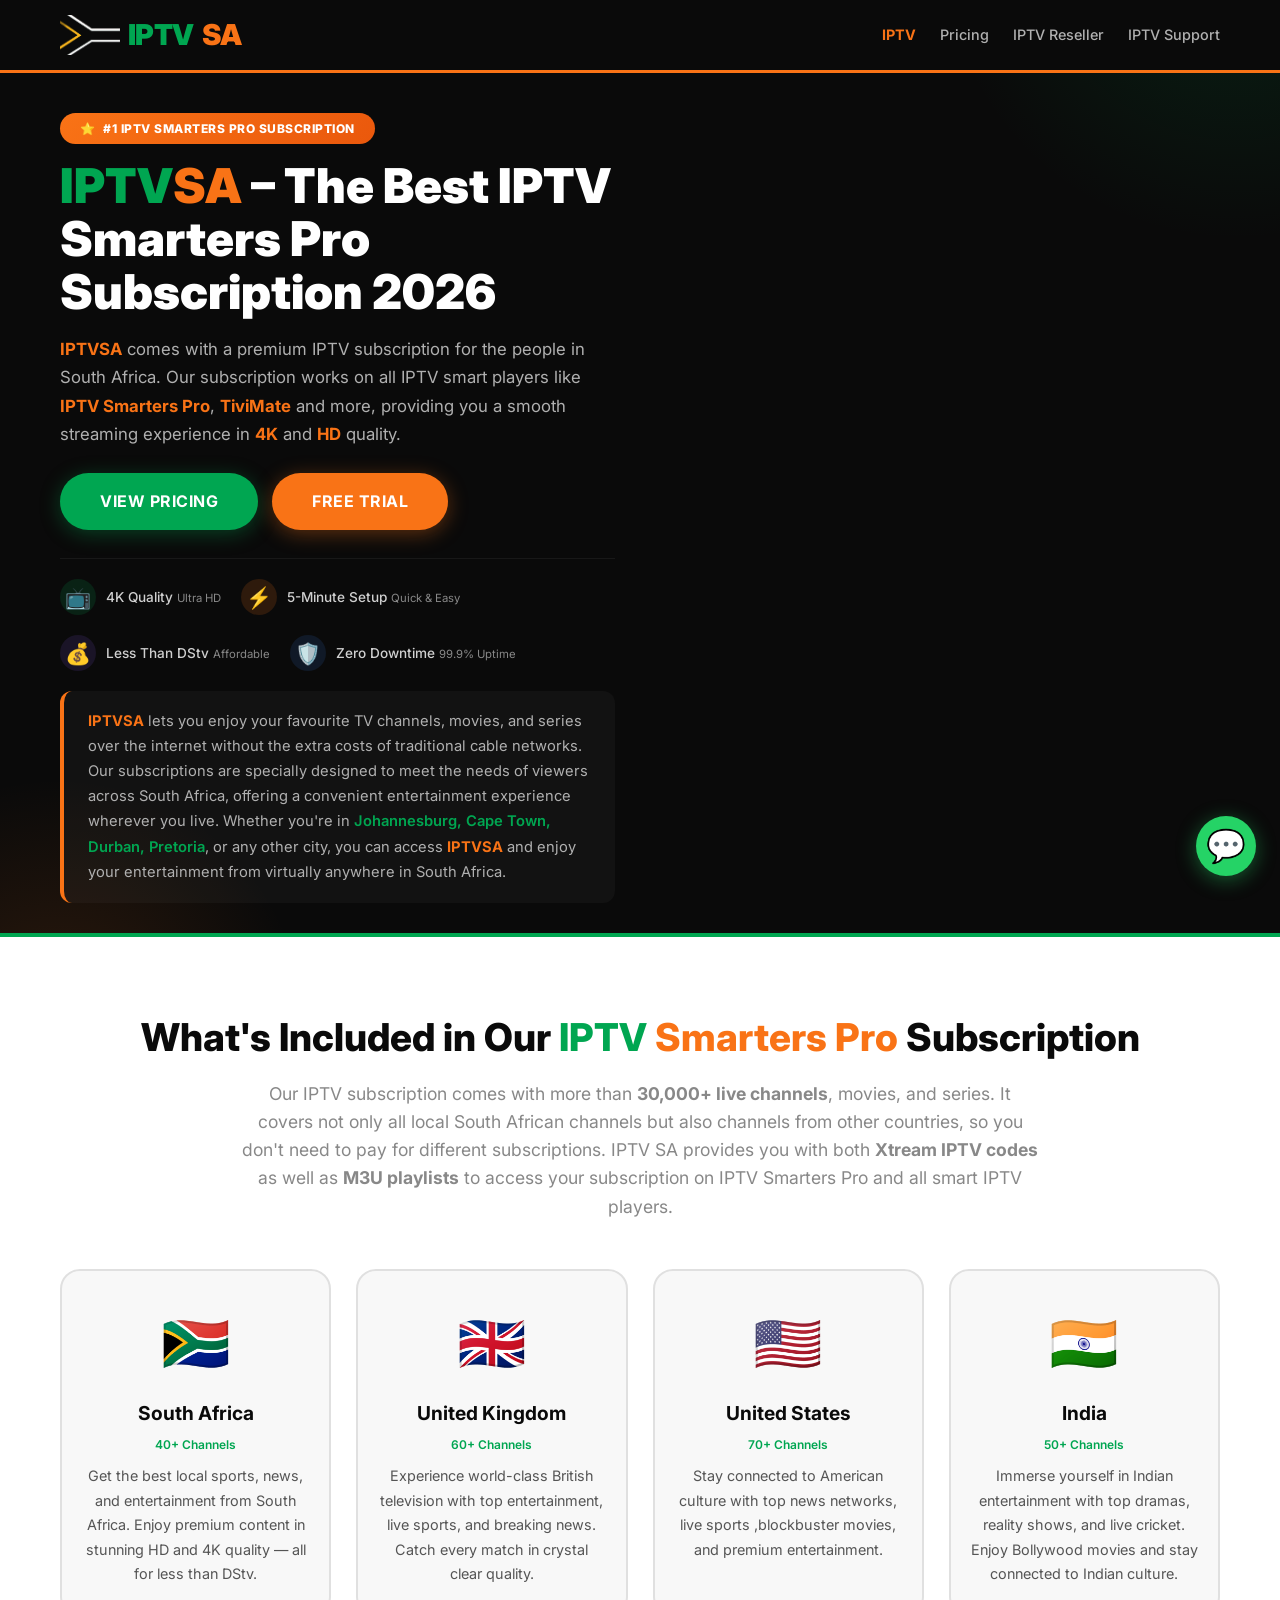
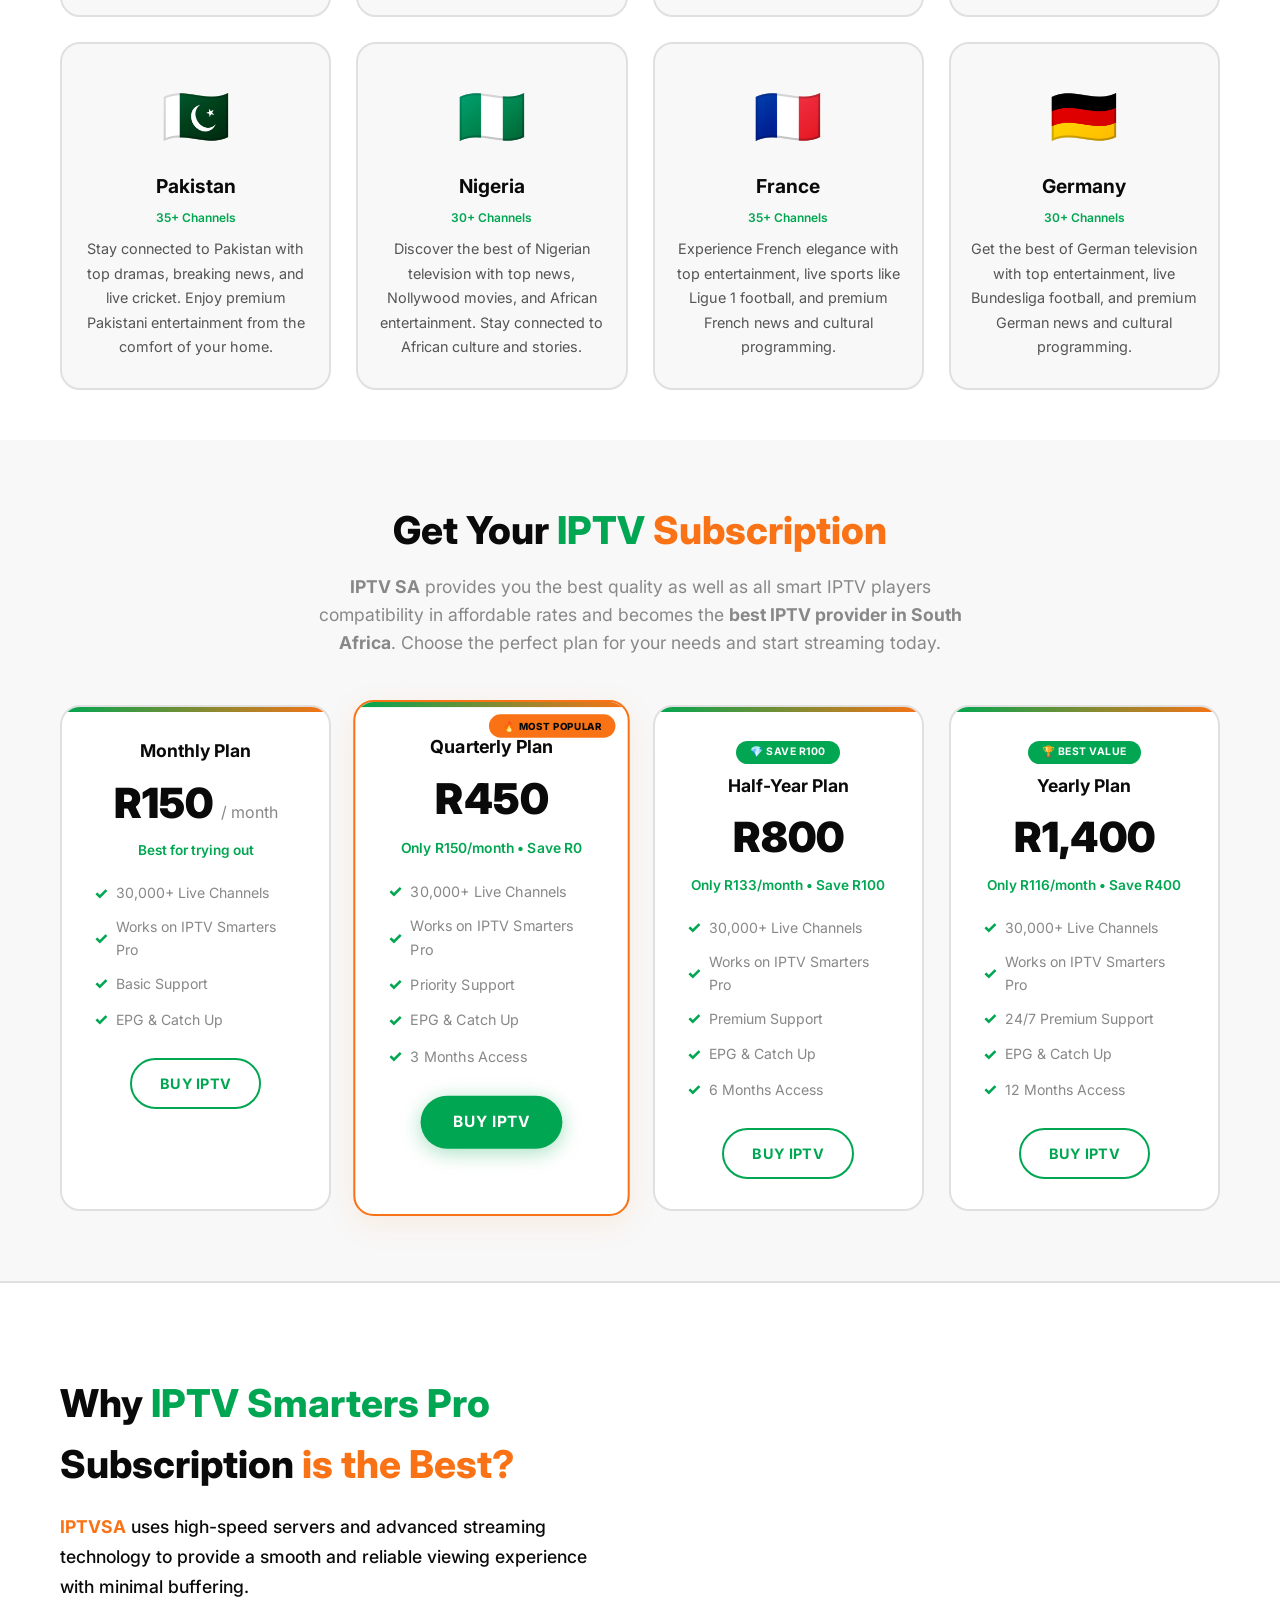
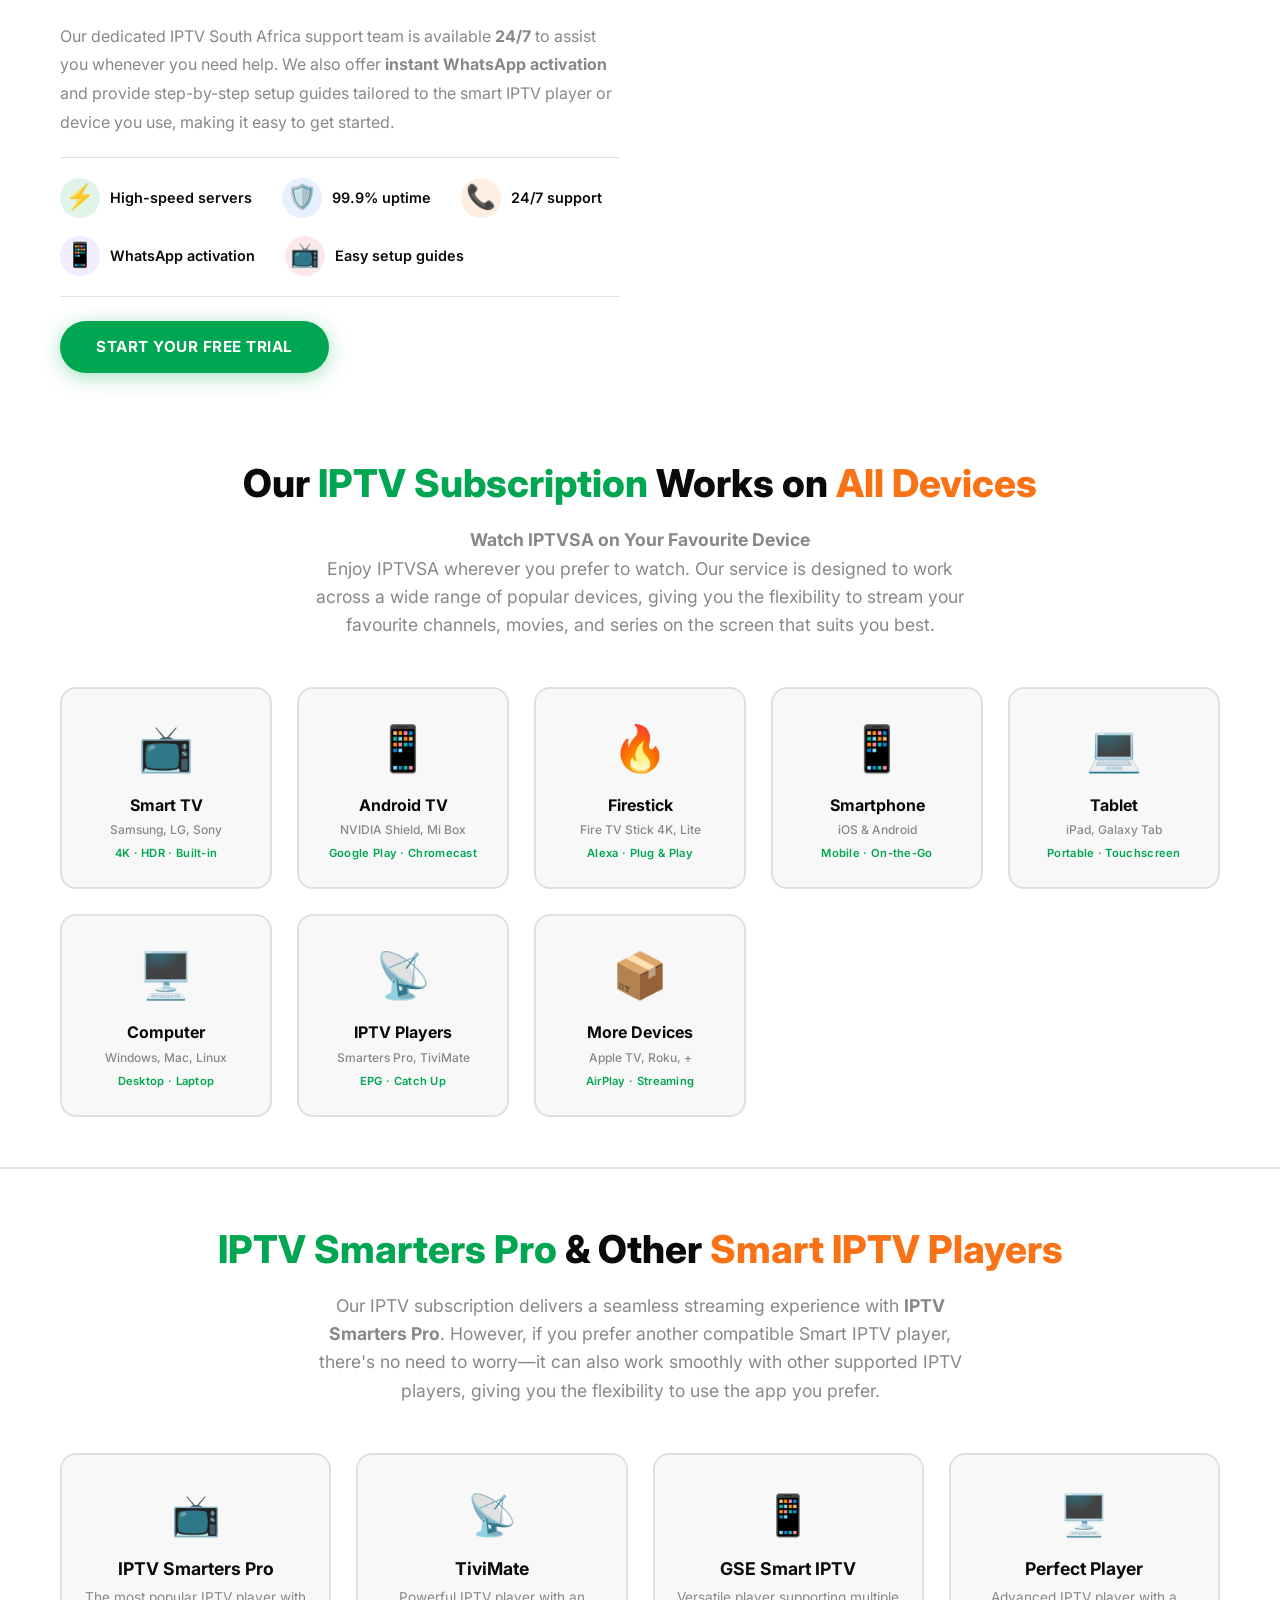
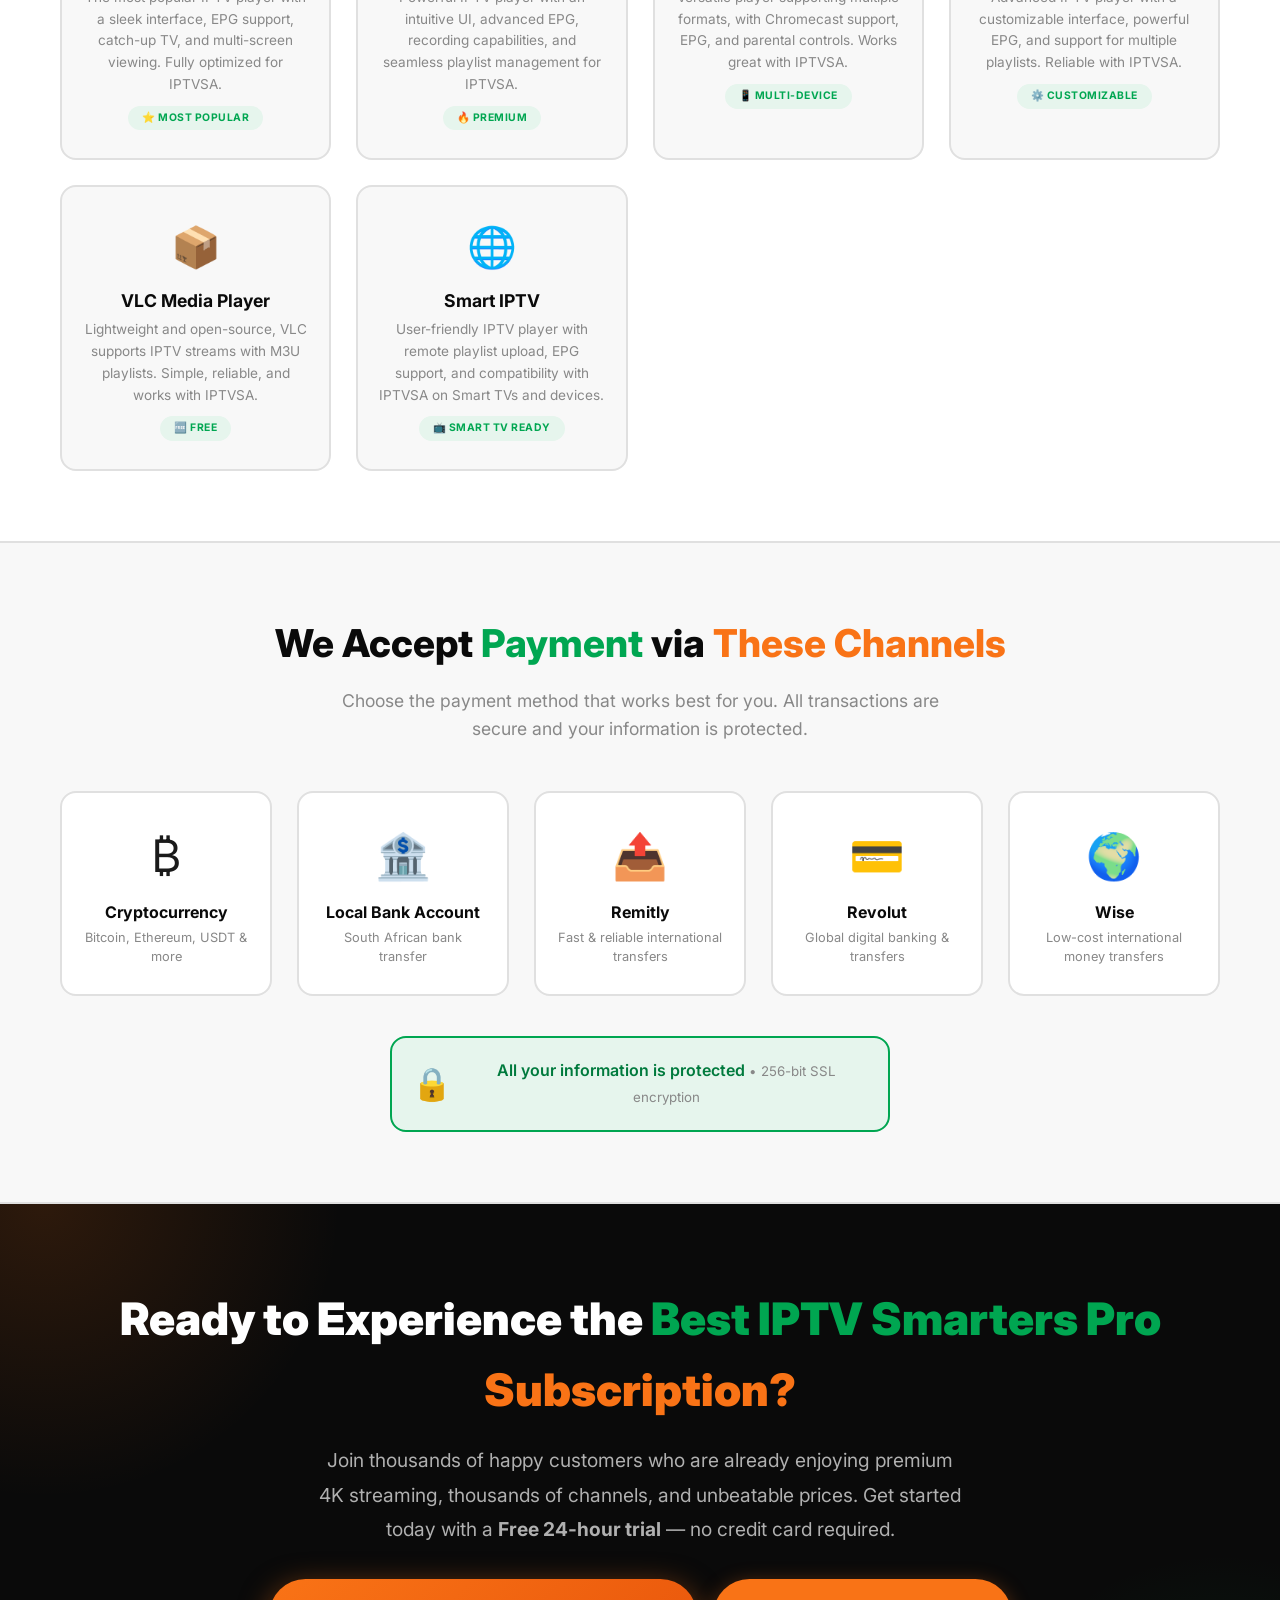
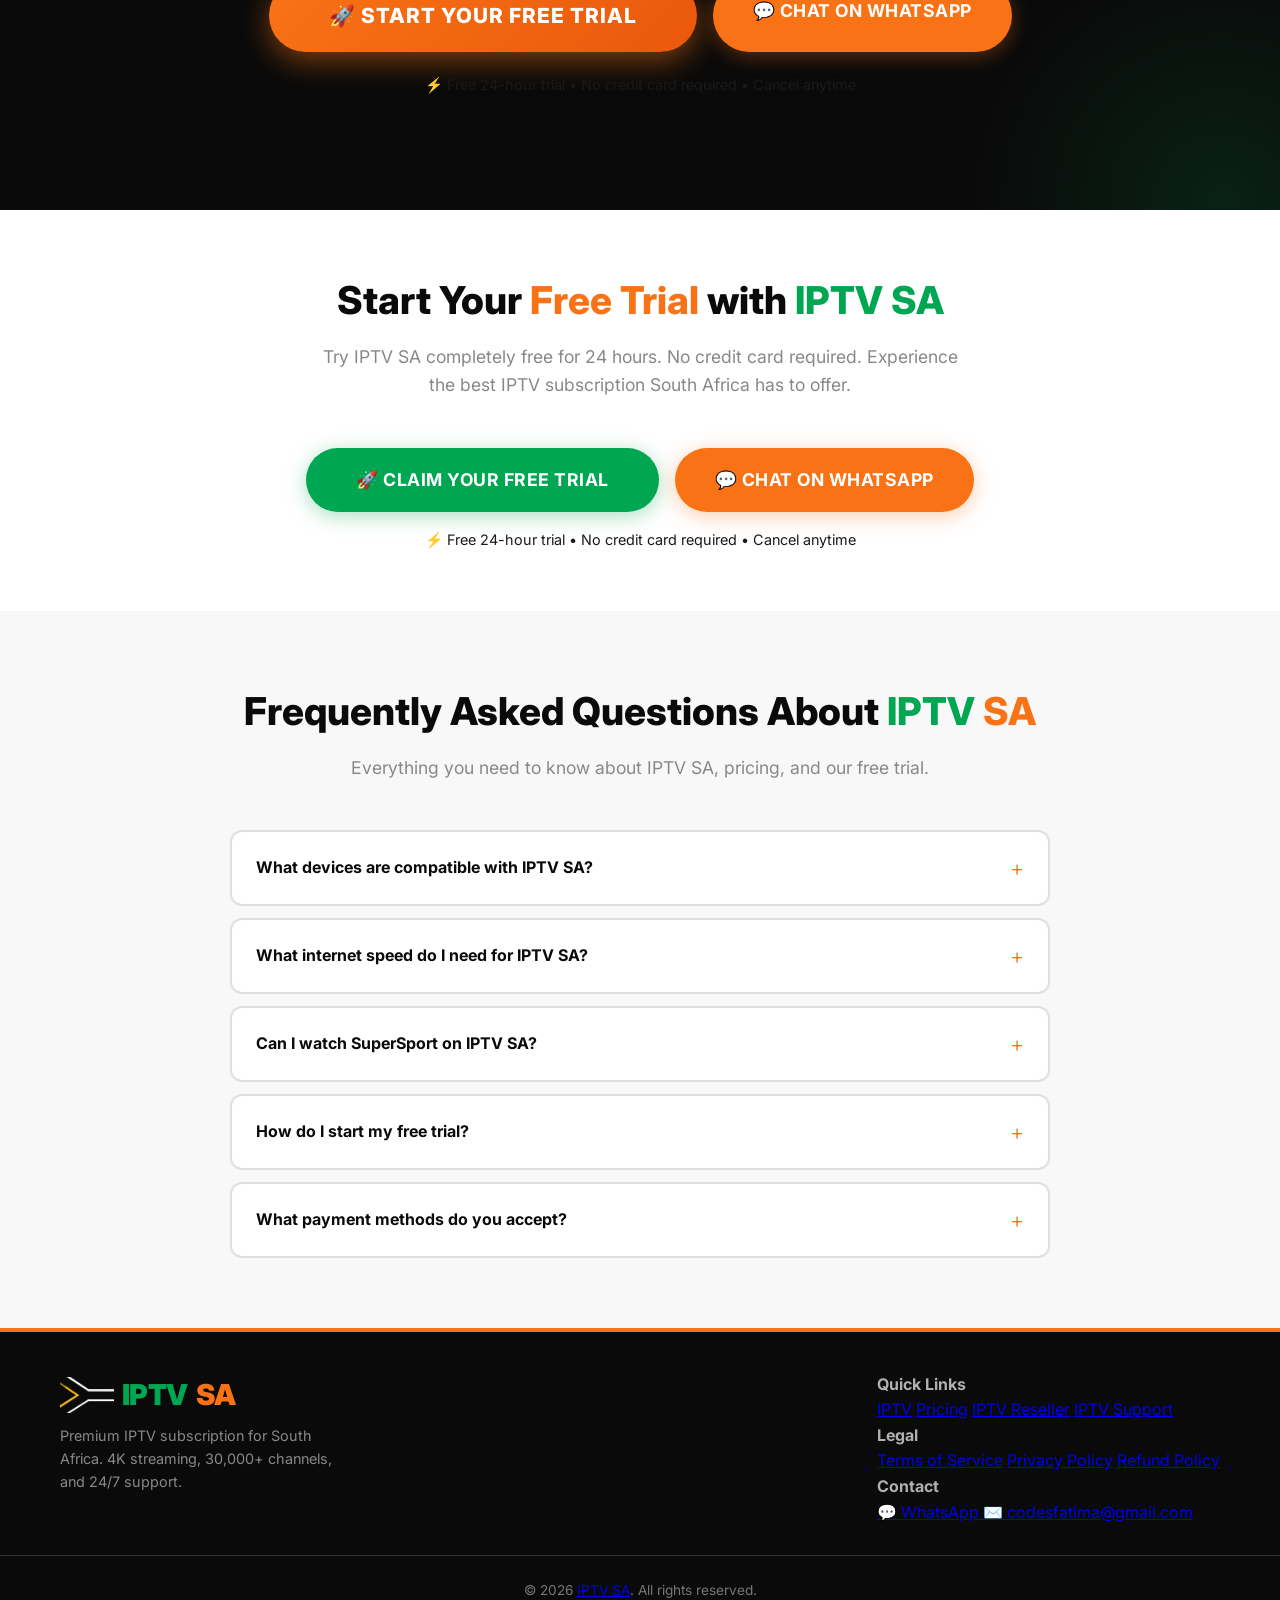
==== commit bcc44871: "Update index.html" ====
--- a/index.html
+++ b/index.html
@@ -18,673 +18,7 @@
     <link rel="preconnect" href="https://fonts.googleapis.com" />
     <link rel="preconnect" href="https://fonts.gstatic.com" crossorigin />
     <link href="https://fonts.googleapis.com/css2?family=Inter:opsz,wght@14..32,400;14..32,500;14..32,600;14..32,700;14..32,800;14..32,900&display=swap" rel="stylesheet" />
-    <style>
-        /* ===== RESET & BASE ===== */
-        * {
-            margin: 0;
-            padding: 0;
-            box-sizing: border-box;
-        }
-
-        :root {
-            --green: #00c853;
-            --orange: #ff6d00;
-            --white: #ffffff;
-            --light-gray: #f5f5f5;
-            --medium-gray: #e8e8e8;
-            --dark-gray: #d0d0d0;
-            --black: #1a1a1a;
-            --text: #222222;
-            --text-light: #555555;
-            --shadow: 0 8px 30px rgba(0,0,0,0.08);
-            --radius: 20px;
-            --transition: 0.25s ease;
-        }
-
-        body {
-            font-family: 'Inter', -apple-system, BlinkMacSystemFont, sans-serif;
-            background-color: var(--white);
-            color: var(--text);
-            line-height: 1.6;
-        }
-
-        .container {
-            max-width: 1280px;
-            margin: 0 auto;
-            padding: 0 24px;
-        }
-
-        /* ===== NAVBAR ===== */
-        .navbar {
-            background: var(--white);
-            padding: 14px 0;
-            border-bottom: 2px solid var(--orange);
-            position: sticky;
-            top: 0;
-            z-index: 999;
-            box-shadow: 0 2px 10px rgba(0,0,0,0.05);
-        }
-
-        .navbar .container {
-            display: flex;
-            justify-content: flex-start;
-            align-items: center;
-            flex-wrap: wrap;
-            gap: 32px;
-        }
-
-        .logo {
-            display: flex;
-            align-items: center;
-            gap: 8px;
-            text-decoration: none;
-            font-weight: 800;
-            font-size: 1.6rem;
-            letter-spacing: -0.5px;
-            flex-shrink: 0;
-        }
-
-        .logo .logo-img {
-            height: 40px;
-            width: auto;
-            display: block;
-            border-radius: 4px;
-            object-fit: contain;
-        }
-
-        .logo .green { color: var(--green); }
-        .logo .orange { color: var(--orange); }
-
-        .nav-toggle {
-            display: none;
-            background: none;
-            border: none;
-            font-size: 1.8rem;
-            cursor: pointer;
-            padding: 4px 12px;
-            margin-left: auto;
-            color: var(--text);
-        }
-
-        .nav-links {
-            display: flex;
-            gap: 28px;
-            list-style: none;
-            align-items: center;
-            flex-wrap: wrap;
-            margin-left: 0;
-        }
-
-        .nav-links a {
-            text-decoration: none;
-            color: var(--text-light);
-            font-weight: 500;
-            font-size: 0.95rem;
-            transition: color var(--transition);
-        }
-
-        .nav-links a:hover {
-            color: var(--orange);
-        }
-
-        @media (max-width: 768px) {
-            .navbar .container {
-                justify-content: space-between;
-                gap: 0;
-            }
-            .nav-toggle {
-                display: block;
-            }
-            .nav-links {
-                display: none;
-                flex-direction: column;
-                width: 100%;
-                padding: 20px 0 12px;
-                gap: 16px;
-                border-top: 1px solid var(--medium-gray);
-                margin-top: 12px;
-                order: 3;
-                align-items: flex-start;
-            }
-            .nav-links.open {
-                display: flex;
-            }
-            .nav-links a {
-                font-size: 1.1rem;
-                padding: 4px 0;
-            }
-            .logo .logo-img {
-                height: 32px;
-            }
-        }
-
-        /* ===== BUTTONS ===== */
-        .btn-primary {
-            display: inline-block;
-            background: var(--green);
-            color: var(--white);
-            font-weight: 700;
-            padding: 14px 36px;
-            border-radius: 60px;
-            text-decoration: none;
-            transition: background var(--transition), transform 0.15s;
-            border: none;
-            font-size: 1rem;
-        }
-        .btn-primary:hover { background: #00b34a; transform: scale(1.02); }
-
-        .btn-secondary {
-            display: inline-block;
-            background: transparent;
-            color: var(--orange);
-            font-weight: 700;
-            padding: 14px 36px;
-            border-radius: 60px;
-            text-decoration: none;
-            border: 2px solid var(--orange);
-            transition: background var(--transition), color var(--transition);
-        }
-        .btn-secondary:hover { background: var(--orange); color: var(--white); }
-
-        .btn-buy {
-            display: inline-block;
-            background: var(--orange);
-            color: var(--white);
-            font-weight: 700;
-            padding: 12px 32px;
-            border-radius: 60px;
-            text-decoration: none;
-            transition: background var(--transition);
-        }
-        .btn-buy:hover { background: #e66000; }
-
-        .btn-buy-outline {
-            display: inline-block;
-            background: transparent;
-            color: var(--orange);
-            font-weight: 700;
-            padding: 12px 32px;
-            border-radius: 60px;
-            text-decoration: none;
-            border: 2px solid var(--orange);
-            transition: background var(--transition), color var(--transition);
-        }
-        .btn-buy-outline:hover { background: var(--orange); color: var(--white); }
-
-        .btn-cta-large {
-            display: inline-block;
-            background: var(--orange);
-            color: var(--white);
-            font-weight: 800;
-            padding: 18px 48px;
-            border-radius: 60px;
-            text-decoration: none;
-            font-size: 1.2rem;
-            transition: background var(--transition), transform 0.15s;
-        }
-        .btn-cta-large:hover { background: #e66000; transform: scale(1.02); }
-
-        /* ===== HERO ===== */
-        .hero {
-            padding: 60px 0 40px;
-            background: var(--light-gray);
-            border-bottom: 1px solid var(--medium-gray);
-        }
-        .hero-content { max-width: 900px; margin: 0 auto; text-align: center; }
-
-        .hero-badge {
-            display: inline-block;
-            background: var(--white);
-            color: var(--orange);
-            font-weight: 600;
-            padding: 6px 18px;
-            border-radius: 60px;
-            font-size: 0.85rem;
-            margin-bottom: 20px;
-            border: 1px solid var(--orange);
-        }
-        .hero-badge .star { margin-right: 6px; }
-
-        .hero h1 {
-            font-size: 2.8rem;
-            font-weight: 900;
-            line-height: 1.2;
-            margin-bottom: 18px;
-            color: var(--text);
-        }
-        .hero h1 .highlight-green { color: var(--green); }
-        .hero h1 .highlight-orange { color: var(--orange); }
-        .hero h1 .highlight-white { color: var(--text); display: block; font-size: 1.6rem; margin-top: 4px; }
-
-        .hero .description {
-            font-size: 1.15rem;
-            color: var(--text-light);
-            max-width: 750px;
-            margin: 0 auto 28px;
-        }
-
-        .hero-buttons {
-            display: flex;
-            gap: 16px;
-            justify-content: center;
-            flex-wrap: wrap;
-            margin-bottom: 36px;
-        }
-
-        .trust-badges {
-            display: flex;
-            flex-wrap: wrap;
-            justify-content: center;
-            gap: 28px;
-            margin: 30px 0 20px;
-        }
-        .trust-badge {
-            display: flex;
-            align-items: center;
-            gap: 8px;
-            background: var(--white);
-            padding: 6px 18px 6px 14px;
-            border-radius: 60px;
-            border: 1px solid var(--medium-gray);
-            box-shadow: var(--shadow);
-        }
-        .trust-badge .icon { font-size: 1.4rem; }
-        .trust-badge .label { font-weight: 600; font-size: 0.9rem; display: flex; flex-direction: column; color: var(--text); }
-        .trust-badge .label small { font-weight: 400; font-size: 0.7rem; color: var(--text-light); }
-
-        .trust-text {
-            background: var(--white);
-            padding: 24px 32px;
-            border-radius: var(--radius);
-            border: 1px solid var(--medium-gray);
-            box-shadow: var(--shadow);
-            max-width: 860px;
-            margin: 20px auto 0;
-            text-align: left;
-            font-size: 1rem;
-            color: var(--text-light);
-        }
-        .trust-text .cities { font-weight: 600; color: var(--orange); }
-
-        @media (max-width: 640px) {
-            .hero h1 { font-size: 2rem; }
-            .hero h1 .highlight-white { font-size: 1.2rem; }
-            .trust-badges { gap: 12px; }
-            .trust-badge { padding: 4px 12px; }
-        }
-
-        /* ===== SECTION TITLES ===== */
-        .section-title {
-            font-size: 2.2rem;
-            font-weight: 800;
-            text-align: center;
-            margin-bottom: 12px;
-            color: var(--text);
-        }
-        .section-title .green { color: var(--green); }
-        .section-title .orange { color: var(--orange); }
-
-        .section-sub {
-            text-align: center;
-            max-width: 750px;
-            margin: 0 auto 40px;
-            color: var(--text-light);
-            font-size: 1.05rem;
-        }
-
-        /* ===== INCLUDED / CHANNELS ===== */
-        .included { padding: 60px 0; background: var(--white); }
-        .included-grid {
-            display: grid;
-            grid-template-columns: repeat(auto-fit, minmax(220px,1fr));
-            gap: 24px;
-        }
-        .channel-card {
-            background: var(--light-gray);
-            padding: 24px 18px;
-            border-radius: var(--radius);
-            border: 1px solid var(--medium-gray);
-            text-align: center;
-            transition: transform var(--transition), border-color var(--transition);
-        }
-        .channel-card:hover { transform: translateY(-4px); border-color: var(--orange); }
-        .channel-card .flag { font-size: 2.2rem; display: block; margin-bottom: 6px; }
-        .channel-card h3 { font-size: 1.2rem; margin-bottom: 4px; color: var(--text); }
-        .channels-count { font-weight: 700; color: var(--orange); font-size: 0.85rem; margin-bottom: 8px; }
-        .channel-card p { font-size: 0.9rem; color: var(--text-light); }
-
-        /* ===== PRICING ===== */
-        .get-subscription { padding: 60px 0; background: var(--light-gray); }
-        .pricing-grid {
-            display: grid;
-            grid-template-columns: repeat(auto-fit, minmax(240px,1fr));
-            gap: 28px;
-            align-items: stretch;
-        }
-        .pricing-card {
-            background: var(--white);
-            padding: 28px 20px 32px;
-            border-radius: var(--radius);
-            border: 1px solid var(--medium-gray);
-            text-align: center;
-            display: flex;
-            flex-direction: column;
-            transition: transform var(--transition), border-color var(--transition);
-            position: relative;
-            box-shadow: var(--shadow);
-        }
-        .pricing-card:hover { transform: translateY(-4px); border-color: var(--orange); }
-        .pricing-card.popular {
-            border: 2px solid var(--orange);
-            background: var(--white);
-        }
-        .pricing-card.popular .plan-name { color: var(--text); }
-        .pricing-card.popular .price { color: var(--orange); }
-        .pricing-card.popular .price-per-month { color: var(--text-light); }
-        .pricing-card.popular .features li { color: var(--text); }
-
-        .popular-badge {
-            display: inline-block;
-            background: var(--orange);
-            color: var(--white);
-            font-weight: 700;
-            padding: 4px 16px;
-            border-radius: 60px;
-            font-size: 0.8rem;
-            margin-bottom: 12px;
-            align-self: center;
-        }
-        .save-badge {
-            display: inline-block;
-            background: var(--green);
-            color: var(--white);
-            font-weight: 700;
-            padding: 4px 16px;
-            border-radius: 60px;
-            font-size: 0.8rem;
-            margin-bottom: 12px;
-            align-self: center;
-        }
-        .plan-name { font-weight: 700; font-size: 1.2rem; color: var(--text); margin-bottom: 4px; }
-        .price { font-size: 2.4rem; font-weight: 800; color: var(--orange); }
-        .price small { font-size: 1rem; font-weight: 500; color: var(--text-light); }
-        .price-per-month { font-size: 0.85rem; color: var(--text-light); margin-bottom: 16px; }
-        .features { list-style: none; text-align: left; margin: 12px 0 20px; flex:1; }
-        .features li { padding: 4px 0; border-bottom: 1px solid var(--medium-gray); font-size: 0.9rem; color: var(--text); }
-        .features li:last-child { border-bottom: none; }
-
-        /* ===== BEST PROVIDER ===== */
-        .best-provider { padding: 60px 0; background: var(--white); border-top: 1px solid var(--medium-gray); border-bottom: 1px solid var(--medium-gray); }
-        .best-provider-grid { max-width: 900px; margin: 0 auto; }
-        .best-provider-content { text-align: center; }
-        .best-provider-content .lead { font-size: 1.2rem; margin: 10px 0 16px; color: var(--text); }
-        .best-provider-content p { color: var(--text-light); }
-        .best-provider-badges {
-            display: flex;
-            flex-wrap: wrap;
-            justify-content: center;
-            gap: 16px;
-            margin: 24px 0 28px;
-        }
-        .best-provider-badge {
-            background: var(--light-gray);
-            padding: 6px 20px 6px 14px;
-            border-radius: 60px;
-            display: flex;
-            align-items: center;
-            gap: 8px;
-            border: 1px solid var(--medium-gray);
-            font-weight: 500;
-            color: var(--text);
-        }
-        .best-provider-badge .icon { font-size: 1.2rem; }
-
-        /* ===== DEVICES ===== */
-        .devices { padding: 60px 0; background: var(--light-gray); }
-        .devices-grid {
-            display: grid;
-            grid-template-columns: repeat(auto-fit, minmax(150px,1fr));
-            gap: 20px;
-        }
-        .device-card {
-            background: var(--white);
-            padding: 20px 12px;
-            border-radius: var(--radius);
-            text-align: center;
-            border: 1px solid var(--medium-gray);
-            transition: transform var(--transition), border-color var(--transition);
-            box-shadow: var(--shadow);
-        }
-        .device-card:hover { transform: translateY(-4px); border-color: var(--green); }
-        .device-card .icon { font-size: 2.2rem; display: block; margin-bottom: 4px; }
-        .device-name { font-weight: 700; font-size: 1.05rem; color: var(--text); }
-        .device-model { font-size: 0.85rem; color: var(--text-light); }
-        .device-keywords { font-size: 0.75rem; color: var(--orange); font-weight: 600; margin-top: 4px; }
-
-        /* ===== IPTV PLAYERS ===== */
-        .iptv-players { padding: 60px 0; background: var(--white); }
-        .players-grid {
-            display: grid;
-            grid-template-columns: repeat(auto-fit, minmax(220px,1fr));
-            gap: 24px;
-        }
-        .player-card {
-            background: var(--light-gray);
-            padding: 22px 16px;
-            border-radius: var(--radius);
-            border: 1px solid var(--medium-gray);
-            text-align: center;
-            transition: transform var(--transition), border-color var(--transition);
-        }
-        .player-card:hover { transform: translateY(-4px); border-color: var(--orange); }
-        .player-card .icon { font-size: 2rem; display: block; margin-bottom: 4px; }
-        .player-name { font-weight: 700; font-size: 1.1rem; color: var(--text); }
-        .player-desc { font-size: 0.9rem; color: var(--text-light); margin: 6px 0 10px; }
-        .player-badge {
-            display: inline-block;
-            background: var(--white);
-            color: var(--green);
-            font-weight: 600;
-            padding: 2px 14px;
-            border-radius: 60px;
-            font-size: 0.7rem;
-            text-transform: uppercase;
-            border: 1px solid var(--green);
-        }
-
-        /* ===== PAYMENT ===== */
-        .payment { padding: 60px 0; background: var(--light-gray); }
-        .payment-grid {
-            display: grid;
-            grid-template-columns: repeat(auto-fit, minmax(160px,1fr));
-            gap: 20px;
-            max-width: 800px;
-            margin: 0 auto;
-        }
-        .payment-card {
-            background: var(--white);
-            padding: 18px 12px;
-            border-radius: var(--radius);
-            text-align: center;
-            border: 1px solid var(--medium-gray);
-            transition: border-color var(--transition);
-            box-shadow: var(--shadow);
-        }
-        .payment-card:hover { border-color: var(--green); }
-        .payment-card .icon { font-size: 2rem; display: block; }
-        .payment-name { font-weight: 700; color: var(--text); }
-        .payment-desc { font-size: 0.8rem; color: var(--text-light); }
-        .payment-trust {
-            display: flex;
-            justify-content: center;
-            align-items: center;
-            gap: 10px;
-            margin-top: 28px;
-            background: var(--white);
-            padding: 14px 24px;
-            border-radius: 60px;
-            max-width: 500px;
-            margin-left: auto;
-            margin-right: auto;
-            border: 1px solid var(--medium-gray);
-            box-shadow: var(--shadow);
-        }
-        .payment-trust .trust-text { background: transparent; box-shadow: none; padding: 0; font-weight: 500; color: var(--text); }
-
-        /* ===== CTA ===== */
-        .cta-section {
-            padding: 70px 0;
-            background: var(--light-gray);
-            border-top: 2px solid var(--orange);
-            border-bottom: 2px solid var(--orange);
-            text-align: center;
-        }
-        .cta-section h2 { font-size: 2.2rem; margin-bottom: 12px; color: var(--text); }
-        .cta-section p { max-width: 640px; margin: 0 auto 28px; font-size: 1.1rem; color: var(--text-light); }
-        .cta-buttons { display: flex; gap: 16px; justify-content: center; flex-wrap: wrap; }
-
-        /* ===== FREE TRIAL ===== */
-        .free-trial-section {
-            padding: 60px 0;
-            background: var(--white);
-            text-align: center;
-            border-bottom: 1px solid var(--medium-gray);
-        }
-        .free-trial-buttons { display: flex; gap: 16px; justify-content: center; flex-wrap: wrap; margin-top: 10px; }
-
-        /* ===== FAQ ===== */
-        .faq { padding: 60px 0; background: var(--light-gray); }
-        .faq-list { max-width: 720px; margin: 0 auto; }
-        .faq-item {
-            background: var(--white);
-            margin-bottom: 12px;
-            border-radius: 12px;
-            padding: 6px 18px;
-            border: 1px solid var(--medium-gray);
-            box-shadow: var(--shadow);
-        }
-        .faq-item summary {
-            font-weight: 700;
-            padding: 14px 0;
-            cursor: pointer;
-            list-style: none;
-            display: flex;
-            justify-content: space-between;
-            align-items: center;
-            color: var(--text);
-        }
-        .faq-item summary::-webkit-details-marker { display: none; }
-        .faq-item summary::after { content: "▾"; font-size: 1.2rem; color: var(--orange); }
-        .faq-item[open] summary::after { content: "▴"; }
-        .faq-item .answer { padding: 0 0 18px; color: var(--text-light); }
-
-        /* ===== FOOTER ===== */
-        .footer {
-            background: var(--text);
-            color: var(--light-gray);
-            padding: 48px 0 20px;
-            border-top: 2px solid var(--orange);
-        }
-        .footer .container {
-            display: flex;
-            flex-wrap: wrap;
-            justify-content: space-between;
-            gap: 40px;
-        }
-        .footer-brand { max-width: 280px; }
-        .footer-brand .logo { color: var(--white); font-size: 1.4rem; }
-        .footer-brand p { font-size: 0.9rem; color: var(--gray); margin-top: 8px; line-height: 1.5; }
-        .footer-columns {
-            display: flex;
-            flex-wrap: wrap;
-            gap: 40px;
-        }
-        .footer-column h4 {
-            color: var(--white);
-            font-weight: 600;
-            font-size: 0.95rem;
-            margin-bottom: 12px;
-            letter-spacing: 0.3px;
-        }
-        .footer-column a {
-            display: block;
-            color: var(--gray);
-            text-decoration: none;
-            font-size: 0.9rem;
-            padding: 3px 0;
-            transition: color 0.2s;
-        }
-        .footer-column a:hover { color: var(--orange); }
-        .footer-contact-items {
-            display: flex;
-            flex-direction: column;
-            gap: 6px;
-        }
-        .footer-contact-items .contact-item {
-            display: flex;
-            align-items: center;
-            gap: 8px;
-            color: var(--gray);
-            text-decoration: none;
-            font-size: 0.9rem;
-            transition: color 0.2s;
-        }
-        .footer-contact-items .contact-item:hover { color: var(--orange); }
-        .footer-bottom {
-            text-align: center;
-            padding-top: 28px;
-            margin-top: 28px;
-            border-top: 1px solid var(--medium-gray);
-            font-size: 0.85rem;
-            color: var(--gray);
-            letter-spacing: 0.2px;
-        }
-        .footer-bottom a {
-            color: var(--gray);
-            text-decoration: none;
-        }
-        .footer-bottom a:hover { color: var(--orange); }
-
-        @media (max-width: 768px) {
-            .footer .container { flex-direction: column; gap: 30px; }
-            .footer-columns { flex-direction: column; gap: 24px; }
-        }
-
-        /* ===== WHATSAPP FLOAT ===== */
-        .whatsapp-float {
-            position: fixed;
-            bottom: 28px;
-            right: 28px;
-            background: #25d366;
-            color: var(--white);
-            width: 64px;
-            height: 64px;
-            border-radius: 60px;
-            display: flex;
-            align-items: center;
-            justify-content: center;
-            font-size: 2.4rem;
-            box-shadow: 0 6px 24px rgba(37,211,102,0.4);
-            text-decoration: none;
-            transition: transform 0.2s;
-            z-index: 1000;
-        }
-        .whatsapp-float:hover { transform: scale(1.08); }
-
-        @media (max-width: 480px) {
-            .hero h1 { font-size: 1.8rem; }
-            .section-title { font-size: 1.6rem; }
-            .pricing-grid { grid-template-columns: 1fr; }
-            .cta-section h2 { font-size: 1.6rem; }
-            .whatsapp-float {
-                width: 56px;
-                height: 56px;
-                font-size: 2rem;
-                bottom: 20px;
-                right: 20px;
-            }
-        }
-    </style>
+    <link rel="stylesheet" href="style.css" />
 </head>
 <body>
 
@@ -698,7 +32,7 @@
             <button class="nav-toggle" id="navToggle" aria-label="Toggle navigation menu">☰</button>
             <ul class="nav-links" id="navLinks">
                 <li><a href="/" style="color: var(--orange); font-weight: 700;">IPTV</a></li>
-                <li><a href="/#pricing">Pricing</a></li>
+                <li><a href="#pricing">Pricing</a></li>
                 <li><a href="/reseller/">IPTV Reseller</a></li>
                 <li><a href="/support/">IPTV Support</a></li>
             </ul>
@@ -723,7 +57,7 @@
                     <strong>4K</strong> and <strong>HD</strong> quality.
                 </p>
                 <div class="hero-buttons">
-                    <a href="/#pricing" class="btn-primary">View Pricing</a>
+                    <a href="#pricing" class="btn-primary">View Pricing</a>
                     <a href="#free-trial" class="btn-secondary">Free Trial</a>
                 </div>
                 <div class="trust-badges">
@@ -838,7 +172,8 @@
                         <li>Basic Support</li>
                         <li>EPG &amp; Catch Up</li>
                     </ul>
-                    <a href="#free-trial" class="btn-buy-outline">Buy IPTV</a>
+                    <a href="https://wa.me/923020548889?text=Hi!%20I%20want%20to%20buy%20the%20Monthly%20Plan%20(R150)%20of%20IPTV%20SA!"
+                       class="btn-buy-outline" target="_blank" rel="noopener">Buy IPTV</a>
                 </div>
                 <div class="pricing-card popular">
                     <span class="popular-badge">🔥 Most Popular</span>
@@ -852,7 +187,8 @@
                         <li>EPG &amp; Catch Up</li>
                         <li>3 Months Access</li>
                     </ul>
-                    <a href="#free-trial" class="btn-buy">Buy IPTV</a>
+                    <a href="https://wa.me/923020548889?text=Hi!%20I%20want%20to%20buy%20the%20Quarterly%20Plan%20(R450)%20of%20IPTV%20SA!"
+                       class="btn-buy" target="_blank" rel="noopener">Buy IPTV</a>
                 </div>
                 <div class="pricing-card">
                     <span class="save-badge">💎 Save R100</span>
@@ -866,7 +202,8 @@
                         <li>EPG &amp; Catch Up</li>
                         <li>6 Months Access</li>
                     </ul>
-                    <a href="#free-trial" class="btn-buy-outline">Buy IPTV</a>
+                    <a href="https://wa.me/923020548889?text=Hi!%20I%20want%20to%20buy%20the%20Half-Year%20Plan%20(R800)%20of%20IPTV%20SA!"
+                       class="btn-buy-outline" target="_blank" rel="noopener">Buy IPTV</a>
                 </div>
                 <div class="pricing-card">
                     <span class="save-badge">🏆 Best Value</span>
@@ -880,7 +217,8 @@
                         <li>EPG &amp; Catch Up</li>
                         <li>12 Months Access</li>
                     </ul>
-                    <a href="#free-trial" class="btn-buy-outline">Buy IPTV</a>
+                    <a href="https://wa.me/923020548889?text=Hi!%20I%20want%20to%20buy%20the%20Yearly%20Plan%20(R1400)%20of%20IPTV%20SA!"
+                       class="btn-buy-outline" target="_blank" rel="noopener">Buy IPTV</a>
                 </div>
             </div>
         </div>
@@ -1085,7 +423,7 @@
             </p>
             <div class="cta-buttons">
                 <a href="#free-trial" class="btn-cta-large">🚀 Start Your Free Trial</a>
-                <a href="https://wa.me/923020548889?text=Hi!%20I%20want%20to%20try%20IPTV%20SA%20for%20free!" class="btn-secondary" style="padding: 18px 40px; font-size: 1.1rem;" target="_blank">
+                <a href="https://wa.me/923020548889?text=Hi!%20I%20want%20to%20try%20IPTV%20SA%20for%20free!" class="btn-secondary" style="padding: 18px 40px; font-size: 1.1rem;" target="_blank" rel="noopener">
                     💬 Chat on WhatsApp
                 </a>
             </div>
@@ -1103,10 +441,10 @@
                 Try IPTV SA completely free for 24 hours. No credit card required. Experience the best IPTV subscription South Africa has to offer.
             </p>
             <div class="free-trial-buttons">
-                <a href="https://wa.me/923020548889?text=Hi!%20I%20want%20to%20try%20IPTV%20SA%20for%20free!" class="btn-primary" style="padding: 18px 50px; font-size: 1.1rem;" target="_blank">
+                <a href="https://wa.me/923020548889?text=Hi!%20I%20want%20to%20try%20IPTV%20SA%20for%20free!" class="btn-primary" style="padding: 18px 50px; font-size: 1.1rem;" target="_blank" rel="noopener">
                     🚀 Claim Your Free Trial
                 </a>
-                <a href="https://wa.me/923020548889?text=Hi!%20I%20want%20to%20try%20IPTV%20SA%20for%20free!" class="btn-secondary" style="padding: 18px 40px; font-size: 1.1rem;" target="_blank">
+                <a href="https://wa.me/923020548889?text=Hi!%20I%20want%20to%20try%20IPTV%20SA%20for%20free!" class="btn-secondary" style="padding: 18px 40px; font-size: 1.1rem;" target="_blank" rel="noopener">
                     💬 Chat on WhatsApp
                 </a>
             </div>
@@ -1176,7 +514,7 @@
                 <div class="footer-column">
                     <h4>Quick Links</h4>
                     <a href="/">IPTV</a>
-                    <a href="/#pricing">Pricing</a>
+                    <a href="#pricing">Pricing</a>
                     <a href="/reseller/">IPTV Reseller</a>
                     <a href="/support/">IPTV Support</a>
                 </div>
@@ -1189,7 +527,7 @@
                 <div class="footer-column">
                     <h4>Contact</h4>
                     <div class="footer-contact-items">
-                        <a href="https://wa.me/923020548889" class="contact-item" target="_blank">
+                        <a href="https://wa.me/923020548889" class="contact-item" target="_blank" rel="noopener">
                             <span class="icon">💬</span>
                             <span>WhatsApp</span>
                         </a>
@@ -1207,10 +545,12 @@
     </footer>
 
     <!-- ===== WHATSAPP FLOATING BUTTON ===== -->
-    <a href="https://wa.me/923020548889?text=Hi!%20I%20want%20to%20try%20IPTV%20SA%20for%20free!" class="whatsapp-float" target="_blank" aria-label="Chat on WhatsApp">
+    <a href="https://wa.me/923020548889?text=Hi!%20I%20want%20to%20try%20IPTV%20SA%20for%20free!" class="whatsapp-float" target="_blank" rel="noopener" aria-label="Chat on WhatsApp">
         💬
     </a>
 
     <script src="script.js"></script>
 </body>
 </html>
+
+    
--- a/style.css
+++ b/style.css
@@ -0,0 +1,1536 @@
+/* ===== RESET & BASE ===== */
+* {
+    margin: 0;
+    padding: 0;
+    box-sizing: border-box;
+}
+
+html {
+    scroll-behavior: smooth;
+}
+
+body {
+    font-family: 'Inter', sans-serif;
+    background: #f8f8f8;
+    color: #1a1a1a;
+    line-height: 1.6;
+}
+
+.container {
+    max-width: 1200px;
+    margin: 0 auto;
+    padding: 0 20px;
+}
+
+/* ===== COLOR VARIABLES ===== */
+:root {
+    --black: #0a0a0a;
+    --white: #ffffff;
+    --white-off: #f8f8f8;
+    --gray: #888888;
+    --gray-light: #e0e0e0;
+    --green: #00a651;
+    --green-dark: #007a3d;
+    --green-light: #e6f5ed;
+    --green-glow: rgba(0, 166, 81, 0.15);
+    --orange: #f97316;
+    --orange-dark: #ea580c;
+    --orange-glow: rgba(249, 115, 22, 0.15);
+    --blue: #3b82f6;
+    --purple: #8b5cf6;
+    --purple-dark: #7c3aed;
+}
+
+/* ===== BUTTONS ===== */
+.btn-primary {
+    display: inline-block;
+    background: var(--green);
+    color: #fff;
+    font-weight: 700;
+    padding: 16px 40px;
+    border-radius: 50px;
+    text-decoration: none;
+    font-size: 1rem;
+    transition: all 0.3s;
+    border: none;
+    cursor: pointer;
+    box-shadow: 0 4px 20px rgba(0, 166, 81, 0.35);
+    text-transform: uppercase;
+    letter-spacing: 0.5px;
+}
+
+.btn-primary:hover {
+    background: var(--green-dark);
+    transform: translateY(-3px) scale(1.02);
+    box-shadow: 0 8px 30px rgba(0, 166, 81, 0.45);
+}
+
+.btn-secondary {
+    display: inline-block;
+    background: var(--orange);
+    color: #fff;
+    font-weight: 700;
+    padding: 16px 40px;
+    border-radius: 50px;
+    text-decoration: none;
+    font-size: 1rem;
+    transition: all 0.3s;
+    border: none;
+    cursor: pointer;
+    text-transform: uppercase;
+    letter-spacing: 0.5px;
+    box-shadow: 0 4px 20px rgba(249, 115, 22, 0.35);
+}
+
+.btn-secondary:hover {
+    background: var(--orange-dark);
+    transform: translateY(-3px) scale(1.02);
+    box-shadow: 0 8px 30px rgba(249, 115, 22, 0.45);
+}
+
+.btn-buy {
+    display: inline-block;
+    background: var(--green);
+    color: #fff;
+    font-weight: 700;
+    padding: 14px 32px;
+    border-radius: 50px;
+    text-decoration: none;
+    font-size: 0.95rem;
+    transition: all 0.3s;
+    border: none;
+    cursor: pointer;
+    box-shadow: 0 4px 20px rgba(0, 166, 81, 0.35);
+    text-transform: uppercase;
+    letter-spacing: 0.5px;
+}
+
+.btn-buy:hover {
+    background: var(--green-dark);
+    transform: translateY(-3px) scale(1.02);
+    box-shadow: 0 8px 30px rgba(0, 166, 81, 0.45);
+}
+
+.btn-buy-outline {
+    display: inline-block;
+    background: transparent;
+    color: var(--green);
+    font-weight: 700;
+    padding: 12px 28px;
+    border-radius: 50px;
+    text-decoration: none;
+    font-size: 0.9rem;
+    border: 2px solid var(--green);
+    transition: all 0.3s;
+    text-transform: uppercase;
+    letter-spacing: 0.3px;
+}
+
+.btn-buy-outline:hover {
+    background: var(--green);
+    color: #fff;
+    transform: translateY(-2px);
+    box-shadow: 0 4px 15px rgba(0, 166, 81, 0.3);
+}
+
+.btn-whatsapp {
+    display: inline-block;
+    background: #25d366;
+    color: #fff;
+    font-weight: 700;
+    padding: 18px 50px;
+    border-radius: 50px;
+    text-decoration: none;
+    font-size: 1.1rem;
+    transition: all 0.3s;
+    border: none;
+    cursor: pointer;
+    box-shadow: 0 4px 25px rgba(37, 211, 102, 0.4);
+    text-transform: uppercase;
+    letter-spacing: 0.5px;
+}
+
+.btn-whatsapp:hover {
+    transform: translateY(-4px) scale(1.03);
+    box-shadow: 0 8px 40px rgba(37, 211, 102, 0.6);
+}
+
+.btn-email {
+    display: inline-block;
+    background: linear-gradient(135deg, var(--purple), var(--purple-dark));
+    color: #fff;
+    font-weight: 700;
+    padding: 18px 50px;
+    border-radius: 50px;
+    text-decoration: none;
+    font-size: 1.1rem;
+    transition: all 0.3s;
+    border: none;
+    cursor: pointer;
+    box-shadow: 0 4px 25px rgba(139, 92, 246, 0.4);
+    text-transform: uppercase;
+    letter-spacing: 0.5px;
+}
+
+.btn-email:hover {
+    transform: translateY(-4px) scale(1.03);
+    box-shadow: 0 8px 40px rgba(139, 92, 246, 0.6);
+}
+
+.btn-reseller-cta {
+    display: inline-block;
+    background: linear-gradient(135deg, var(--purple), var(--purple-dark));
+    color: #fff;
+    font-weight: 700;
+    padding: 18px 50px;
+    border-radius: 50px;
+    text-decoration: none;
+    font-size: 1.1rem;
+    transition: all 0.3s;
+    border: none;
+    cursor: pointer;
+    text-transform: uppercase;
+    letter-spacing: 0.5px;
+    box-shadow: 0 4px 25px rgba(139, 92, 246, 0.4);
+    animation: pulse-cta 2.5s ease-in-out infinite;
+}
+
+.btn-reseller-cta:hover {
+    transform: translateY(-4px) scale(1.03);
+    box-shadow: 0 8px 40px rgba(139, 92, 246, 0.6);
+}
+
+.btn-cta-large {
+    display: inline-block;
+    background: linear-gradient(135deg, var(--orange), var(--orange-dark));
+    color: #fff;
+    font-weight: 800;
+    padding: 20px 60px;
+    border-radius: 50px;
+    text-decoration: none;
+    font-size: 1.3rem;
+    transition: all 0.3s;
+    border: none;
+    cursor: pointer;
+    text-transform: uppercase;
+    letter-spacing: 1px;
+    box-shadow: 0 8px 30px rgba(249, 115, 22, 0.5);
+    animation: pulse-cta-large 2s ease-in-out infinite;
+}
+
+.btn-cta-large:hover {
+    transform: translateY(-4px) scale(1.04);
+    box-shadow: 0 12px 40px rgba(249, 115, 22, 0.65);
+}
+
+.btn-buy-reseller {
+    display: inline-block;
+    background: var(--green);
+    color: #fff;
+    font-weight: 700;
+    padding: 14px 32px;
+    border-radius: 50px;
+    text-decoration: none;
+    font-size: 0.95rem;
+    transition: all 0.3s;
+    border: none;
+    cursor: pointer;
+    text-transform: uppercase;
+    letter-spacing: 0.5px;
+    box-shadow: 0 4px 20px rgba(0, 166, 81, 0.35);
+    width: 100%;
+}
+
+.btn-buy-reseller:hover {
+    background: var(--green-dark);
+    transform: translateY(-3px);
+    box-shadow: 0 8px 30px rgba(0, 166, 81, 0.45);
+}
+
+@keyframes pulse-cta {
+    0%, 100% { box-shadow: 0 4px 25px rgba(139, 92, 246, 0.4); }
+    50% { box-shadow: 0 4px 45px rgba(139, 92, 246, 0.65); }
+}
+
+@keyframes pulse-cta-large {
+    0%, 100% { box-shadow: 0 8px 30px rgba(249, 115, 22, 0.4); }
+    50% { box-shadow: 0 8px 50px rgba(249, 115, 22, 0.7); }
+}
+
+/* ===== HEADER / NAV ===== */
+.navbar {
+    background: var(--black);
+    padding: 12px 0;
+    position: sticky;
+    top: 0;
+    z-index: 1000;
+    border-bottom: 3px solid var(--orange);
+}
+
+.navbar .container {
+    display: flex;
+    justify-content: space-between;
+    align-items: center;
+    flex-wrap: wrap;
+    gap: 10px;
+}
+
+.logo {
+    font-size: 1.8rem;
+    font-weight: 900;
+    color: #fff;
+    text-decoration: none;
+    letter-spacing: -0.5px;
+    display: flex;
+    align-items: center;
+    gap: 8px;
+}
+
+/* ===== LOGO IMAGE ===== */
+.logo .logo-img {
+    height: 40px;
+    width: auto;
+    display: block;
+    border-radius: 4px;
+    object-fit: contain;
+}
+
+.logo .green { color: var(--green); }
+.logo .orange { color: var(--orange); }
+
+/* Footer logo slightly smaller */
+.footer .logo .logo-img {
+    height: 36px;
+}
+
+.nav-toggle {
+    display: none;
+    background: none;
+    border: none;
+    color: #fff;
+    font-size: 1.8rem;
+    cursor: pointer;
+    padding: 4px 8px;
+}
+
+.nav-links {
+    display: flex;
+    gap: 24px;
+    list-style: none;
+    font-weight: 600;
+    align-items: center;
+    flex-wrap: wrap;
+}
+
+.nav-links a {
+    text-decoration: none;
+    color: #b0b0b0;
+    transition: color 0.2s;
+    font-size: 0.9rem;
+    font-weight: 500;
+}
+
+.nav-links a:hover {
+    color: var(--orange);
+}
+
+/* ===== HERO ===== */
+.hero {
+    padding: 40px 0 30px;
+    background: var(--black);
+    border-bottom: 4px solid var(--green);
+    position: relative;
+    overflow: hidden;
+}
+
+.hero::before {
+    content: "";
+    position: absolute;
+    top: -50%;
+    right: -20%;
+    width: 600px;
+    height: 600px;
+    background: radial-gradient(circle, var(--green-glow) 0%, transparent 70%);
+    border-radius: 50%;
+}
+
+.hero::after {
+    content: "";
+    position: absolute;
+    bottom: -40%;
+    left: -15%;
+    width: 500px;
+    height: 500px;
+    background: radial-gradient(circle, var(--orange-glow) 0%, transparent 70%);
+    border-radius: 50%;
+}
+
+.hero .container {
+    display: grid;
+    grid-template-columns: 1fr 1fr;
+    gap: 50px;
+    align-items: center;
+    position: relative;
+    z-index: 1;
+}
+
+.hero-content h1 {
+    font-size: 3rem;
+    font-weight: 900;
+    line-height: 1.1;
+    margin-bottom: 16px;
+    color: #fff;
+}
+
+.hero-content h1 .highlight-green { color: var(--green); }
+.hero-content h1 .highlight-orange { color: var(--orange); }
+.hero-content h1 .highlight-white { color: #fff; }
+
+.hero-content .description {
+    font-size: 1.05rem;
+    color: #b0b0b0;
+    margin-bottom: 24px;
+    max-width: 550px;
+    line-height: 1.7;
+}
+
+.hero-content .description strong { color: var(--orange); }
+
+.hero-buttons {
+    display: flex;
+    flex-wrap: wrap;
+    gap: 14px;
+    margin-bottom: 28px;
+}
+
+.hero-badge {
+    display: inline-block;
+    background: linear-gradient(135deg, var(--orange), var(--orange-dark));
+    color: #fff;
+    font-size: 0.75rem;
+    font-weight: 800;
+    padding: 6px 20px;
+    border-radius: 50px;
+    margin-bottom: 16px;
+    letter-spacing: 0.5px;
+    text-transform: uppercase;
+    animation: pulse-badge 2s ease-in-out infinite;
+}
+
+.hero-badge .star { color: #ffd700; margin-right: 4px; }
+
+@keyframes pulse-badge {
+    0%, 100% { transform: scale(1); }
+    50% { transform: scale(1.05); }
+}
+
+/* ===== TRUST BADGES ===== */
+.trust-badges {
+    display: flex;
+    flex-wrap: wrap;
+    gap: 20px;
+    margin-top: 8px;
+    padding-top: 20px;
+    border-top: 1px solid rgba(255, 255, 255, 0.06);
+}
+
+.trust-badge {
+    display: flex;
+    align-items: center;
+    gap: 10px;
+    color: #b0b0b0;
+    font-size: 0.85rem;
+    font-weight: 500;
+}
+
+.trust-badge .icon {
+    font-size: 1.3rem;
+    width: 36px;
+    height: 36px;
+    border-radius: 50%;
+    display: flex;
+    align-items: center;
+    justify-content: center;
+    flex-shrink: 0;
+}
+
+.trust-badge .icon.green { background: rgba(0, 166, 81, 0.15); }
+.trust-badge .icon.orange { background: rgba(249, 115, 22, 0.15); }
+.trust-badge .icon.purple { background: rgba(139, 92, 246, 0.12); }
+.trust-badge .icon.blue { background: rgba(59, 130, 246, 0.12); }
+.trust-badge .icon.red { background: rgba(239, 68, 68, 0.12); }
+
+.trust-badge .label { color: #d0d0d0; }
+.trust-badge .label small { color: #888; font-weight: 400; }
+
+.trust-text {
+    margin-top: 20px;
+    padding: 18px 24px;
+    background: rgba(255, 255, 255, 0.03);
+    border-radius: 12px;
+    border-left: 4px solid var(--orange);
+    max-width: 580px;
+}
+
+.trust-text p { color: #b0b0b0; font-size: 0.92rem; line-height: 1.7; margin: 0; }
+.trust-text p strong { color: var(--orange); }
+.trust-text .cities { color: var(--green); font-weight: 600; }
+
+/* ===== SECTION TITLES ===== */
+.section-title {
+    font-size: 2.4rem;
+    font-weight: 800;
+    text-align: center;
+    margin-bottom: 12px;
+    color: var(--black);
+}
+
+.section-title .green { color: var(--green); }
+.section-title .orange { color: var(--orange); }
+
+.section-sub {
+    text-align: center;
+    color: var(--gray);
+    font-size: 1.1rem;
+    max-width: 650px;
+    margin: 0 auto 48px;
+}
+
+/* ===== INCLUDED / CHANNELS ===== */
+.included {
+    padding: 70px 0 50px;
+    background: var(--white);
+}
+
+.included .section-sub { max-width: 800px; }
+
+.included-grid {
+    display: grid;
+    grid-template-columns: repeat(4, 1fr);
+    gap: 25px;
+}
+
+.channel-card {
+    background: var(--white-off);
+    border-radius: 20px;
+    padding: 28px 20px;
+    border: 2px solid var(--gray-light);
+    text-align: center;
+    transition: all 0.3s;
+    position: relative;
+    overflow: hidden;
+}
+
+.channel-card::before {
+    content: "";
+    position: absolute;
+    top: 0;
+    left: 0;
+    right: 0;
+    height: 4px;
+    background: linear-gradient(to right, var(--green), var(--orange));
+    opacity: 0;
+    transition: opacity 0.3s;
+}
+
+.channel-card:hover::before { opacity: 1; }
+.channel-card:hover {
+    transform: translateY(-6px);
+    box-shadow: 0 12px 40px rgba(0, 166, 81, 0.08);
+    border-color: var(--green);
+}
+
+.channel-card .flag { font-size: 3.5rem; display: block; margin-bottom: 10px; }
+.channel-card h3 { font-size: 1.2rem; font-weight: 700; color: var(--black); margin-bottom: 6px; }
+.channel-card .channels-count { font-size: 0.75rem; color: var(--green); font-weight: 600; margin-bottom: 10px; }
+.channel-card p { color: #555; font-size: 0.9rem; line-height: 1.7; }
+
+/* ===== PRICING ===== */
+.get-subscription {
+    padding: 60px 0 70px;
+    background: var(--white-off);
+}
+
+.pricing-grid {
+    display: grid;
+    grid-template-columns: repeat(auto-fit, minmax(250px, 1fr));
+    gap: 25px;
+    margin-top: 10px;
+}
+
+.pricing-card {
+    background: var(--white);
+    border-radius: 20px;
+    padding: 30px 22px;
+    border: 2px solid var(--gray-light);
+    transition: all 0.3s;
+    text-align: center;
+    position: relative;
+    overflow: hidden;
+}
+
+.pricing-card::before {
+    content: "";
+    position: absolute;
+    top: 0;
+    left: 0;
+    right: 0;
+    height: 5px;
+    background: linear-gradient(to right, var(--green), var(--orange));
+}
+
+.pricing-card:hover {
+    transform: translateY(-8px);
+    box-shadow: 0 20px 50px rgba(0, 166, 81, 0.08);
+    border-color: var(--orange);
+}
+
+.pricing-card.popular {
+    border-color: var(--orange);
+    box-shadow: 0 8px 30px rgba(249, 115, 22, 0.1);
+    transform: scale(1.02);
+}
+
+.pricing-card.popular:hover { transform: scale(1.04) translateY(-8px); }
+
+.pricing-card .popular-badge {
+    position: absolute;
+    top: 12px;
+    right: 12px;
+    background: var(--orange);
+    color: var(--black);
+    font-size: 0.6rem;
+    font-weight: 800;
+    padding: 4px 14px;
+    border-radius: 50px;
+    text-transform: uppercase;
+    letter-spacing: 0.5px;
+}
+
+.pricing-card .save-badge {
+    display: inline-block;
+    background: var(--green);
+    color: #fff;
+    font-size: 0.65rem;
+    font-weight: 700;
+    padding: 3px 14px;
+    border-radius: 50px;
+    text-transform: uppercase;
+    letter-spacing: 0.5px;
+    margin-bottom: 8px;
+}
+
+.pricing-card .plan-name { font-size: 1.1rem; font-weight: 700; color: var(--black); margin-bottom: 2px; }
+.pricing-card .price { font-size: 2.6rem; font-weight: 900; color: var(--black); margin: 4px 0; }
+.pricing-card .price small { font-size: 1rem; font-weight: 400; color: var(--gray); }
+.pricing-card .price-per-month { font-size: 0.85rem; color: var(--green); font-weight: 600; margin-bottom: 12px; }
+
+.pricing-card .features {
+    list-style: none;
+    margin: 14px 0 20px;
+    text-align: left;
+    padding: 0 10px;
+}
+
+.pricing-card .features li {
+    padding: 5px 0;
+    color: var(--gray);
+    font-size: 0.88rem;
+    display: flex;
+    align-items: center;
+    gap: 8px;
+}
+
+.pricing-card .features li::before {
+    content: "✓";
+    color: var(--green);
+    font-weight: 800;
+    font-size: 1rem;
+}
+
+/* ===== BEST PROVIDER ===== */
+.best-provider {
+    padding: 70px 0 40px;
+    background: var(--white);
+    border-top: 2px solid var(--gray-light);
+}
+
+.best-provider-grid {
+    display: grid;
+    grid-template-columns: 1fr 1fr;
+    gap: 40px;
+    align-items: center;
+    margin-top: 20px;
+}
+
+.best-provider-content .section-title { text-align: left; margin-bottom: 16px; }
+.best-provider-content .lead { font-size: 1.1rem; color: var(--black); font-weight: 500; margin-bottom: 20px; line-height: 1.7; }
+.best-provider-content .lead strong { color: var(--orange); }
+.best-provider-content p { color: var(--gray); font-size: 1rem; line-height: 1.8; margin-bottom: 16px; }
+
+.best-provider-badges {
+    display: flex;
+    flex-wrap: wrap;
+    gap: 18px 30px;
+    margin: 20px 0 24px;
+    padding: 20px 0;
+    border-top: 1px solid var(--gray-light);
+    border-bottom: 1px solid var(--gray-light);
+}
+
+.best-provider-badge {
+    display: flex;
+    align-items: center;
+    gap: 10px;
+    font-size: 0.9rem;
+    font-weight: 600;
+    color: var(--black);
+}
+
+.best-provider-badge .icon {
+    font-size: 1.5rem;
+    width: 40px;
+    height: 40px;
+    border-radius: 50%;
+    display: flex;
+    align-items: center;
+    justify-content: center;
+    flex-shrink: 0;
+}
+
+.best-provider-badge .icon.green { background: rgba(0, 166, 81, 0.12); }
+.best-provider-badge .icon.orange { background: rgba(249, 115, 22, 0.12); }
+.best-provider-badge .icon.purple { background: rgba(139, 92, 246, 0.12); }
+.best-provider-badge .icon.blue { background: rgba(59, 130, 246, 0.12); }
+.best-provider-badge .icon.red { background: rgba(239, 68, 68, 0.12); }
+
+/* ===== DEVICES ===== */
+.devices {
+    padding: 40px 0 50px;
+    background: var(--white);
+    border-bottom: 2px solid var(--gray-light);
+}
+
+.devices-grid {
+    display: grid;
+    grid-template-columns: repeat(auto-fit, minmax(180px, 1fr));
+    gap: 25px;
+    margin-top: 20px;
+}
+
+.device-card {
+    background: var(--white-off);
+    border-radius: 16px;
+    padding: 24px 16px;
+    border: 2px solid var(--gray-light);
+    text-align: center;
+    transition: all 0.3s;
+    position: relative;
+    overflow: hidden;
+}
+
+.device-card::before {
+    content: "";
+    position: absolute;
+    top: 0;
+    left: 0;
+    right: 0;
+    height: 4px;
+    background: linear-gradient(to right, var(--green), var(--orange));
+    opacity: 0;
+    transition: opacity 0.3s;
+}
+
+.device-card:hover::before { opacity: 1; }
+.device-card:hover {
+    transform: translateY(-6px);
+    box-shadow: 0 12px 40px rgba(0, 166, 81, 0.08);
+    border-color: var(--green);
+}
+
+.device-card .icon { font-size: 2.8rem; display: block; margin-bottom: 8px; }
+.device-card .device-name { font-weight: 700; font-size: 1rem; color: var(--black); margin-bottom: 2px; }
+.device-card .device-model { font-size: 0.75rem; color: var(--gray); font-weight: 500; }
+.device-card .device-keywords { font-size: 0.7rem; color: var(--green); font-weight: 600; margin-top: 6px; letter-spacing: 0.3px; }
+
+/* ===== IPTV PLAYERS ===== */
+.iptv-players {
+    padding: 50px 0 70px;
+    background: var(--white);
+    border-bottom: 2px solid var(--gray-light);
+}
+
+.players-grid {
+    display: grid;
+    grid-template-columns: repeat(auto-fit, minmax(220px, 1fr));
+    gap: 25px;
+    margin-top: 20px;
+}
+
+.player-card {
+    background: var(--white-off);
+    border-radius: 16px;
+    padding: 28px 20px;
+    border: 2px solid var(--gray-light);
+    text-align: center;
+    transition: all 0.3s;
+    position: relative;
+    overflow: hidden;
+}
+
+.player-card::before {
+    content: "";
+    position: absolute;
+    top: 0;
+    left: 0;
+    right: 0;
+    height: 4px;
+    background: linear-gradient(to right, var(--green), var(--orange));
+    opacity: 0;
+    transition: opacity 0.3s;
+}
+
+.player-card:hover::before { opacity: 1; }
+.player-card:hover {
+    transform: translateY(-6px);
+    box-shadow: 0 12px 40px rgba(0, 166, 81, 0.08);
+    border-color: var(--green);
+}
+
+.player-card .icon { font-size: 2.5rem; display: block; margin-bottom: 8px; }
+.player-card .player-name { font-weight: 700; font-size: 1.1rem; color: var(--black); margin-bottom: 4px; }
+.player-card .player-desc { font-size: 0.85rem; color: var(--gray); line-height: 1.6; }
+.player-card .player-badge {
+    display: inline-block;
+    margin-top: 10px;
+    background: var(--green-light);
+    color: var(--green);
+    font-size: 0.65rem;
+    font-weight: 700;
+    padding: 4px 14px;
+    border-radius: 50px;
+    text-transform: uppercase;
+    letter-spacing: 0.5px;
+}
+
+/* ===== PAYMENT ===== */
+.payment {
+    padding: 70px 0;
+    background: var(--white-off);
+    border-bottom: 2px solid var(--gray-light);
+}
+
+.payment-grid {
+    display: grid;
+    grid-template-columns: repeat(auto-fit, minmax(180px, 1fr));
+    gap: 25px;
+    margin-top: 20px;
+}
+
+.payment-card {
+    background: var(--white);
+    border-radius: 16px;
+    padding: 28px 20px;
+    border: 2px solid var(--gray-light);
+    text-align: center;
+    transition: all 0.3s;
+    position: relative;
+    overflow: hidden;
+}
+
+.payment-card::before {
+    content: "";
+    position: absolute;
+    top: 0;
+    left: 0;
+    right: 0;
+    height: 4px;
+    background: linear-gradient(to right, var(--green), var(--orange));
+    opacity: 0;
+    transition: opacity 0.3s;
+}
+
+.payment-card:hover::before { opacity: 1; }
+.payment-card:hover {
+    transform: translateY(-6px);
+    box-shadow: 0 12px 40px rgba(0, 166, 81, 0.08);
+    border-color: var(--green);
+}
+
+.payment-card .icon { font-size: 2.8rem; display: block; margin-bottom: 8px; }
+.payment-card .payment-name { font-weight: 700; font-size: 1rem; color: var(--black); margin-bottom: 2px; }
+.payment-card .payment-desc { font-size: 0.8rem; color: var(--gray); line-height: 1.5; }
+
+.payment-trust {
+    text-align: center;
+    margin-top: 40px;
+    padding: 20px;
+    background: var(--green-light);
+    border-radius: 16px;
+    border: 2px solid var(--green);
+    max-width: 500px;
+    margin-left: auto;
+    margin-right: auto;
+    display: flex;
+    align-items: center;
+    justify-content: center;
+    gap: 12px;
+}
+
+.payment-trust .icon { font-size: 2rem; }
+.payment-trust .trust-text { font-weight: 600; color: var(--green-dark); font-size: 1rem; margin: 0; border-left: none; padding: 0; background: transparent; }
+.payment-trust .trust-text small { font-weight: 400; color: var(--gray); }
+
+/* ===== CTA SECTION ===== */
+.cta-section {
+    padding: 80px 0;
+    background: var(--black);
+    position: relative;
+    overflow: hidden;
+    text-align: center;
+}
+
+.cta-section::before {
+    content: "";
+    position: absolute;
+    top: -50%;
+    left: -20%;
+    width: 600px;
+    height: 600px;
+    background: radial-gradient(circle, var(--orange-glow) 0%, transparent 70%);
+    border-radius: 50%;
+}
+
+.cta-section::after {
+    content: "";
+    position: absolute;
+    bottom: -40%;
+    right: -15%;
+    width: 500px;
+    height: 500px;
+    background: radial-gradient(circle, var(--green-glow) 0%, transparent 70%);
+    border-radius: 50%;
+}
+
+.cta-section .container { position: relative; z-index: 1; }
+.cta-section h2 { font-size: 2.8rem; font-weight: 900; color: #fff; margin-bottom: 16px; }
+.cta-section h2 .green { color: var(--green); }
+.cta-section h2 .orange { color: var(--orange); }
+.cta-section p { color: #b0b0b0; font-size: 1.2rem; max-width: 650px; margin: 0 auto 32px; line-height: 1.8; }
+.cta-section .cta-buttons { display: flex; flex-wrap: wrap; gap: 16px; justify-content: center; }
+
+/* ===== FREE TRIAL ===== */
+.free-trial-section {
+    padding: 60px 0;
+    background: var(--white);
+}
+
+.free-trial-buttons {
+    display: flex;
+    flex-wrap: wrap;
+    gap: 16px;
+    justify-content: center;
+}
+
+/* ===== FAQ ===== */
+.faq {
+    padding: 70px 0;
+    background: var(--white-off);
+}
+
+.faq-list {
+    max-width: 820px;
+    margin: 0 auto;
+    display: flex;
+    flex-direction: column;
+    gap: 12px;
+}
+
+.faq-item {
+    background: var(--white);
+    border-radius: 12px;
+    border: 2px solid var(--gray-light);
+    overflow: hidden;
+    transition: all 0.3s;
+}
+
+.faq-item:hover {
+    border-color: var(--green);
+    box-shadow: 0 4px 20px rgba(0, 166, 81, 0.06);
+}
+
+.faq-item summary {
+    padding: 18px 24px;
+    font-weight: 700;
+    font-size: 1rem;
+    cursor: pointer;
+    list-style: none;
+    display: flex;
+    justify-content: space-between;
+    align-items: center;
+    transition: background 0.2s;
+    color: var(--black);
+}
+
+.faq-item summary:hover { background: var(--green-light); }
+.faq-item summary::after {
+    content: "+";
+    font-size: 1.4rem;
+    font-weight: 300;
+    color: var(--orange);
+    transition: transform 0.3s;
+}
+
+.faq-item[open] summary::after { transform: rotate(45deg); }
+.faq-item .answer { padding: 0 24px 24px; color: var(--gray); line-height: 1.7; }
+.faq-item .answer strong { color: var(--green); }
+
+/* ===== REVIEWS PAGE ===== */
+.reviews-page { padding: 70px 0; background: var(--white-off); }
+
+.reviews-grid {
+    display: grid;
+    grid-template-columns: repeat(auto-fit, minmax(280px, 1fr));
+    gap: 30px;
+    margin-top: 20px;
+}
+
+.review-card {
+    background: var(--white);
+    padding: 28px 24px;
+    border-radius: 16px;
+    border: 2px solid var(--gray-light);
+    transition: all 0.3s;
+}
+
+.review-card:hover {
+    transform: translateY(-4px);
+    box-shadow: 0 12px 40px rgba(0, 166, 81, 0.06);
+    border-color: var(--green);
+}
+
+.review-card .stars { color: var(--orange); font-size: 1.2rem; letter-spacing: 2px; }
+.review-card .review-title { font-weight: 700; font-size: 1rem; margin: 8px 0 4px; color: var(--black); }
+.review-card p { color: var(--gray); font-size: 0.95rem; font-style: italic; margin-bottom: 8px; }
+.review-card .author { font-weight: 700; color: var(--black); font-size: 0.9rem; }
+.review-card .location { color: var(--gray); font-size: 0.8rem; }
+
+/* ===== RESELLER HERO ===== */
+.reseller-hero {
+    padding: 60px 0 50px;
+    background: var(--black);
+    border-bottom: 4px solid var(--orange);
+    position: relative;
+    overflow: hidden;
+    text-align: center;
+}
+
+.reseller-hero::before {
+    content: "";
+    position: absolute;
+    top: -50%;
+    right: -20%;
+    width: 600px;
+    height: 600px;
+    background: radial-gradient(circle, var(--green-glow) 0%, transparent 70%);
+    border-radius: 50%;
+}
+
+.reseller-hero::after {
+    content: "";
+    position: absolute;
+    bottom: -40%;
+    left: -15%;
+    width: 500px;
+    height: 500px;
+    background: radial-gradient(circle, var(--orange-glow) 0%, transparent 70%);
+    border-radius: 50%;
+}
+
+.reseller-hero .container { position: relative; z-index: 1; }
+.reseller-hero .badge {
+    display: inline-block;
+    background: linear-gradient(135deg, var(--purple), var(--purple-dark));
+    color: #fff;
+    font-size: 0.75rem;
+    font-weight: 800;
+    padding: 6px 24px;
+    border-radius: 50px;
+    margin-bottom: 20px;
+    letter-spacing: 0.5px;
+    text-transform: uppercase;
+}
+
+.reseller-hero h1 { font-size: 3.5rem; font-weight: 900; color: #fff; line-height: 1.1; margin-bottom: 16px; }
+.reseller-hero h1 .green { color: var(--green); }
+.reseller-hero h1 .orange { color: var(--orange); }
+.reseller-hero p { font-size: 1.2rem; color: #b0b0b0; max-width: 750px; margin: 0 auto 32px; line-height: 1.8; }
+.reseller-hero p strong { color: var(--orange); }
+
+/* ===== WHY RESELLER SA ===== */
+.why-reseller-sa {
+    padding: 70px 0;
+    background: var(--white);
+}
+
+.sa-benefits-grid {
+    display: grid;
+    grid-template-columns: repeat(4, 1fr);
+    gap: 25px;
+    margin-top: 10px;
+}
+
+.sa-benefit-card {
+    background: var(--white-off);
+    padding: 32px 20px;
+    border-radius: 20px;
+    border: 2px solid var(--gray-light);
+    transition: all 0.3s;
+    text-align: center;
+    position: relative;
+    overflow: hidden;
+}
+
+.sa-benefit-card::before {
+    content: "";
+    position: absolute;
+    top: 0;
+    left: 0;
+    right: 0;
+    height: 4px;
+    background: linear-gradient(to right, var(--green), var(--orange));
+    opacity: 0;
+    transition: opacity 0.3s;
+}
+
+.sa-benefit-card:hover::before { opacity: 1; }
+.sa-benefit-card:hover {
+    transform: translateY(-6px);
+    box-shadow: 0 12px 40px rgba(0, 166, 81, 0.08);
+    border-color: var(--green);
+}
+
+.sa-benefit-card .icon { font-size: 2.8rem; display: block; margin-bottom: 12px; }
+.sa-benefit-card h3 { font-size: 1.1rem; font-weight: 700; color: var(--black); margin-bottom: 8px; }
+.sa-benefit-card p { color: var(--gray); font-size: 0.9rem; line-height: 1.7; }
+
+/* ===== WHY RESELLER ===== */
+.why-reseller {
+    padding: 70px 0;
+    background: var(--white-off);
+}
+
+.reseller-benefits {
+    display: grid;
+    grid-template-columns: repeat(3, 1fr);
+    gap: 30px;
+    margin-top: 10px;
+}
+
+.benefit-card {
+    background: var(--white);
+    padding: 32px 24px;
+    border-radius: 20px;
+    border: 2px solid var(--gray-light);
+    transition: all 0.3s;
+    text-align: center;
+    position: relative;
+    overflow: hidden;
+}
+
+.benefit-card::before {
+    content: "";
+    position: absolute;
+    top: 0;
+    left: 0;
+    right: 0;
+    height: 4px;
+    background: linear-gradient(to right, var(--green), var(--orange));
+    opacity: 0;
+    transition: opacity 0.3s;
+}
+
+.benefit-card:hover::before { opacity: 1; }
+.benefit-card:hover {
+    transform: translateY(-6px);
+    box-shadow: 0 12px 40px rgba(0, 166, 81, 0.08);
+    border-color: var(--green);
+}
+
+.benefit-card .icon { font-size: 2.8rem; display: block; margin-bottom: 12px; }
+.benefit-card h3 { font-size: 1.15rem; font-weight: 700; color: var(--black); margin-bottom: 8px; }
+.benefit-card p { color: var(--gray); font-size: 0.95rem; line-height: 1.7; }
+
+/* ===== RESELLER PRICING ===== */
+.pricing-reseller {
+    padding: 70px 0;
+    background: var(--white);
+    border-top: 2px solid var(--gray-light);
+    border-bottom: 2px solid var(--gray-light);
+}
+
+.pricing-grid-reseller {
+    display: grid;
+    grid-template-columns: repeat(3, 1fr);
+    gap: 30px;
+    margin-top: 10px;
+}
+
+.pricing-card-reseller {
+    background: var(--white-off);
+    border-radius: 20px;
+    padding: 35px 25px;
+    border: 2px solid var(--gray-light);
+    transition: all 0.3s;
+    text-align: center;
+    position: relative;
+    overflow: hidden;
+}
+
+.pricing-card-reseller::before {
+    content: "";
+    position: absolute;
+    top: 0;
+    left: 0;
+    right: 0;
+    height: 5px;
+    background: linear-gradient(to right, var(--green), var(--orange));
+}
+
+.pricing-card-reseller:hover {
+    transform: translateY(-8px);
+    box-shadow: 0 20px 50px rgba(0, 166, 81, 0.08);
+    border-color: var(--orange);
+}
+
+.pricing-card-reseller.popular {
+    border-color: var(--orange);
+    box-shadow: 0 8px 30px rgba(249, 115, 22, 0.1);
+    transform: scale(1.02);
+}
+
+.pricing-card-reseller.popular:hover { transform: scale(1.04) translateY(-8px); }
+.pricing-card-reseller .popular-badge {
+    position: absolute;
+    top: 12px;
+    right: 12px;
+    background: var(--orange);
+    color: var(--black);
+    font-size: 0.6rem;
+    font-weight: 800;
+    padding: 4px 14px;
+    border-radius: 50px;
+    text-transform: uppercase;
+    letter-spacing: 0.5px;
+}
+
+.pricing-card-reseller .plan-name { font-size: 1.3rem; font-weight: 700; color: var(--black); margin-bottom: 4px; }
+.pricing-card-reseller .credit-amount { font-size: 2.8rem; font-weight: 900; color: var(--green); margin: 8px 0; }
+.pricing-card-reseller .credit-amount small { font-size: 1rem; font-weight: 400; color: var(--gray); }
+.pricing-card-reseller .price-desc { font-size: 0.85rem; color: var(--gray); font-weight: 500; margin-bottom: 16px; }
+
+.pricing-card-reseller .features {
+    list-style: none;
+    margin: 16px 0 24px;
+    text-align: left;
+    padding: 0 10px;
+}
+
+.pricing-card-reseller .features li {
+    padding: 6px 0;
+    color: var(--gray);
+    font-size: 0.9rem;
+    display: flex;
+    align-items: center;
+    gap: 10px;
+}
+
+.pricing-card-reseller .features li::before {
+    content: "✓";
+    color: var(--green);
+    font-weight: 800;
+    font-size: 1.1rem;
+}
+
+/* ===== CTA RESELLER ===== */
+.cta-reseller {
+    padding: 80px 0;
+    background: var(--black);
+    position: relative;
+    overflow: hidden;
+    text-align: center;
+}
+
+.cta-reseller::before {
+    content: "";
+    position: absolute;
+    top: -50%;
+    left: -20%;
+    width: 600px;
+    height: 600px;
+    background: radial-gradient(circle, var(--orange-glow) 0%, transparent 70%);
+    border-radius: 50%;
+}
+
+.cta-reseller::after {
+    content: "";
+    position: absolute;
+    bottom: -40%;
+    right: -15%;
+    width: 500px;
+    height: 500px;
+    background: radial-gradient(circle, var(--green-glow) 0%, transparent 70%);
+    border-radius: 50%;
+}
+
+.cta-reseller .container { position: relative; z-index: 1; }
+.cta-reseller h2 { font-size: 2.8rem; font-weight: 900; color: #fff; margin-bottom: 16px; }
+.cta-reseller h2 .green { color: var(--green); }
+.cta-reseller h2 .orange { color: var(--orange); }
+.cta-reseller p { color: #b0b0b0; font-size: 1.2rem; max-width: 700px; margin: 0 auto 32px; line-height: 1.8; }
+.cta-reseller .cta-buttons { display: flex; flex-wrap: wrap; gap: 16px; justify-content: center; }
+
+/* ===== SUPPORT HERO ===== */
+.support-hero {
+    padding: 80px 0 60px;
+    background: var(--black);
+    border-bottom: 4px solid var(--green);
+    position: relative;
+    overflow: hidden;
+    text-align: center;
+}
+
+.support-hero::before {
+    content: "";
+    position: absolute;
+    top: -50%;
+    right: -20%;
+    width: 600px;
+    height: 600px;
+    background: radial-gradient(circle, var(--green-glow) 0%, transparent 70%);
+    border-radius: 50%;
+}
+
+.support-hero::after {
+    content: "";
+    position: absolute;
+    bottom: -40%;
+    left: -15%;
+    width: 500px;
+    height: 500px;
+    background: radial-gradient(circle, var(--orange-glow) 0%, transparent 70%);
+    border-radius: 50%;
+}
+
+.support-hero .container { position: relative; z-index: 1; }
+.support-hero .badge {
+    display: inline-block;
+    background: linear-gradient(135deg, var(--orange), var(--orange-dark));
+    color: #fff;
+    font-size: 0.75rem;
+    font-weight: 800;
+    padding: 6px 24px;
+    border-radius: 50px;
+    margin-bottom: 20px;
+    letter-spacing: 0.5px;
+    text-transform: uppercase;
+}
+
+.support-hero h1 { font-size: 3.5rem; font-weight: 900; color: #fff; line-height: 1.1; margin-bottom: 16px; }
+.support-hero h1 .green { color: var(--green); }
+.support-hero h1 .orange { color: var(--orange); }
+.support-hero p { font-size: 1.2rem; color: #b0b0b0; max-width: 700px; margin: 0 auto 40px; line-height: 1.8; }
+.support-hero .support-buttons { display: flex; flex-wrap: wrap; gap: 20px; justify-content: center; }
+.support-hero .support-buttons .btn-whatsapp,
+.support-hero .support-buttons .btn-email { min-width: 220px; }
+
+/* ===== FOOTER ===== */
+.footer {
+    background: var(--black);
+    color: #b0b0b0;
+    padding: 40px 0 28px;
+    border-top: 4px solid var(--orange);
+}
+
+.footer .container {
+    display: flex;
+    justify-content: space-between;
+    flex-wrap: wrap;
+    gap: 30px;
+}
+
+.footer .logo { color: #fff; }
+.footer-brand p { margin-top: 6px; font-size: 0.9rem; max-width: 280px; color: #888; }
+
+.footer-contact {
+    display: flex;
+    flex-direction: column;
+    gap: 6px;
+}
+
+.footer-contact .contact-item {
+    display: flex;
+    align-items: center;
+    gap: 10px;
+    color: #b0b0b0;
+    font-size: 0.9rem;
+    text-decoration: none;
+    transition: color 0.2s;
+}
+
+.footer-contact .contact-item:hover { color: var(--orange); }
+.footer-contact .contact-item .icon { font-size: 1.2rem; }
+
+.footer-links {
+    display: flex;
+    gap: 28px;
+    flex-wrap: wrap;
+    align-items: center;
+}
+
+.footer-links a {
+    color: #b0b0b0;
+    text-decoration: none;
+    font-size: 0.9rem;
+    font-weight: 500;
+    transition: color 0.2s;
+}
+
+.footer-links a:hover { color: var(--orange); }
+
+.footer-bottom {
+    border-top: 1px solid #333;
+    margin-top: 30px;
+    padding-top: 24px;
+    text-align: center;
+    font-size: 0.85rem;
+    color: #777;
+}
+
+/* ===== WHATSAPP FLOAT ===== */
+.whatsapp-float {
+    position: fixed;
+    bottom: 24px;
+    right: 24px;
+    background: #25d366;
+    color: #fff;
+    width: 60px;
+    height: 60px;
+    border-radius: 50%;
+    display: flex;
+    align-items: center;
+    justify-content: center;
+    font-size: 2rem;
+    box-shadow: 0 4px 20px rgba(37, 211, 102, 0.4);
+    text-decoration: none;
+    transition: transform 0.3s;
+    z-index: 200;
+    animation: whatsapp-pulse 2s ease-in-out infinite;
+}
+
+@keyframes whatsapp-pulse {
+    0%, 100% { box-shadow: 0 4px 20px rgba(37, 211, 102, 0.4); }
+    50% { box-shadow: 0 4px 40px rgba(37, 211, 102, 0.6); }
+}
+
+.whatsapp-float:hover { transform: scale(1.1); }
+
+/* ===== RESPONSIVE ===== */
+@media (max-width: 992px) {
+    .hero .container { grid-template-columns: 1fr; text-align: center; }
+    .hero-content .description { margin-left: auto; margin-right: auto; }
+    .hero-buttons { justify-content: center; }
+    .trust-badges { justify-content: center; }
+    .trust-text { margin-left: auto; margin-right: auto; text-align: left; }
+    .included-grid { grid-template-columns: 1fr 1fr; }
+    .reseller-benefits { grid-template-columns: 1fr 1fr; }
+    .pricing-grid-reseller { grid-template-columns: 1fr 1fr; }
+    .best-provider-grid { grid-template-columns: 1fr; text-align: center; }
+    .best-provider-content .section-title { text-align: center; }
+    .best-provider-badges { justify-content: center; }
+    .sa-benefits-grid { grid-template-columns: 1fr 1fr; }
+    .reseller-hero h1 { font-size: 2.6rem; }
+    .support-hero h1 { font-size: 2.6rem; }
+    .nav-toggle { display: block; }
+    .nav-links {
+        display: none;
+        flex-direction: column;
+        width: 100%;
+        gap: 12px;
+        padding: 16px 0 8px;
+        border-top: 1px solid #333;
+        margin-top: 8px;
+    }
+    .nav-links.open { display: flex; }
+    .nav-links a { font-size: 1rem; padding: 4px 0; }
+}
+
+@media (max-width: 768px) {
+    .navbar .container { flex-direction: row; gap: 10px; }
+    .logo .logo-img { height: 32px; }
+    .footer .logo .logo-img { height: 28px; }
+    .included-grid { grid-template-columns: 1fr 1fr; }
+    .section-title { font-size: 1.8rem; }
+    .hero { padding: 30px 0 20px; }
+    .hero-content h1 { font-size: 1.8rem; }
+    .hero-buttons .btn-primary,
+    .hero-buttons .btn-secondary { width: 100%; text-align: center; }
+    .trust-badges { gap: 14px; }
+    .trust-badge { font-size: 0.75rem; }
+    .trust-badge .icon { width: 30px; height: 30px; font-size: 1rem; }
+    .trust-text { padding: 14px 16px; }
+    .trust-text p { font-size: 0.85rem; }
+    .pricing-grid { grid-template-columns: 1fr 1fr; }
+    .reviews-grid { grid-template-columns: 1fr; }
+    .footer .container { flex-direction: column; align-items: center; text-align: center; }
+    .footer-links { justify-content: center; }
+    .footer-contact { align-items: center; }
+    .whatsapp-float { width: 50px; height: 50px; font-size: 1.6rem; bottom: 16px; right: 16px; }
+    .best-provider-badges { flex-direction: column; align-items: center; }
+    .devices-grid { grid-template-columns: repeat(2, 1fr); }
+    .players-grid { grid-template-columns: 1fr 1fr; }
+    .payment-grid { grid-template-columns: repeat(2, 1fr); }
+    .reseller-benefits { grid-template-columns: 1fr; }
+    .pricing-grid-reseller { grid-template-columns: 1fr; }
+    .sa-benefits-grid { grid-template-columns: 1fr 1fr; }
+    .reseller-hero h1 { font-size: 2rem; }
+    .reseller-hero p { font-size: 1rem; }
+    .support-hero h1 { font-size: 2rem; }
+    .support-hero p { font-size: 1rem; padding: 0 10px; }
+    .support-hero .support-buttons { flex-direction: column; align-items: center; }
+    .support-hero .support-buttons .btn-whatsapp,
+    .support-hero .support-buttons .btn-email { width: 100%; max-width: 350px; text-align: center; padding: 16px 30px; font-size: 1rem; }
+    .cta-reseller h2 { font-size: 2rem; }
+    .btn-cta-large { padding: 16px 40px; font-size: 1.1rem; }
+    .cta-section h2 { font-size: 2rem; }
+    .cta-section p { font-size: 1rem; }
+    .btn-cta-large { padding: 16px 40px; font-size: 1.1rem; }
+    .pricing-card-reseller.popular { transform: scale(1); }
+    .pricing-card-reseller.popular:hover { transform: scale(1.02) translateY(-8px); }
+}
+
+@media (max-width: 480px) {
+    .hero-content h1 { font-size: 1.5rem; }
+    .container { padding: 0 16px; }
+    .logo .logo-img { height: 28px; }
+    .footer .logo .logo-img { height: 24px; }
+    .trust-badges { flex-direction: column; align-items: center; gap: 10px; }
+    .trust-text { text-align: center; }
+    .included-grid { grid-template-columns: 1fr; }
+    .channel-card { padding: 20px 16px; }
+    .channel-card .flag { font-size: 2.8rem; }
+    .pricing-grid { grid-template-columns: 1fr; }
+    .devices-grid { grid-template-columns: 1fr 1fr; }
+    .players-grid { grid-template-columns: 1fr; }
+    .payment-grid { grid-template-columns: 1fr 1fr; }
+    .sa-benefits-grid { grid-template-columns: 1fr; }
+    .reseller-hero h1 { font-size: 1.6rem; }
+    .reseller-hero .hero-buttons .btn-primary,
+    .reseller-hero .hero-buttons .btn-secondary { width: 100%; text-align: center; }
+    .btn-reseller-cta { width: 100%; text-align: center; padding: 16px 30px; font-size: 1rem; }
+    .cta-reseller .cta-buttons .btn-cta-large { width: 100%; text-align: center; padding: 14px 30px; font-size: 1rem; }
+    .cta-section .cta-buttons .btn-cta-large { width: 100%; text-align: center; padding: 14px 30px; font-size: 1rem; }
+    .support-hero h1 { font-size: 1.6rem; }
+    .support-hero .support-buttons .btn-whatsapp,
+    .support-hero .support-buttons .btn-email { font-size: 0.9rem; padding: 14px 24px; }
+}
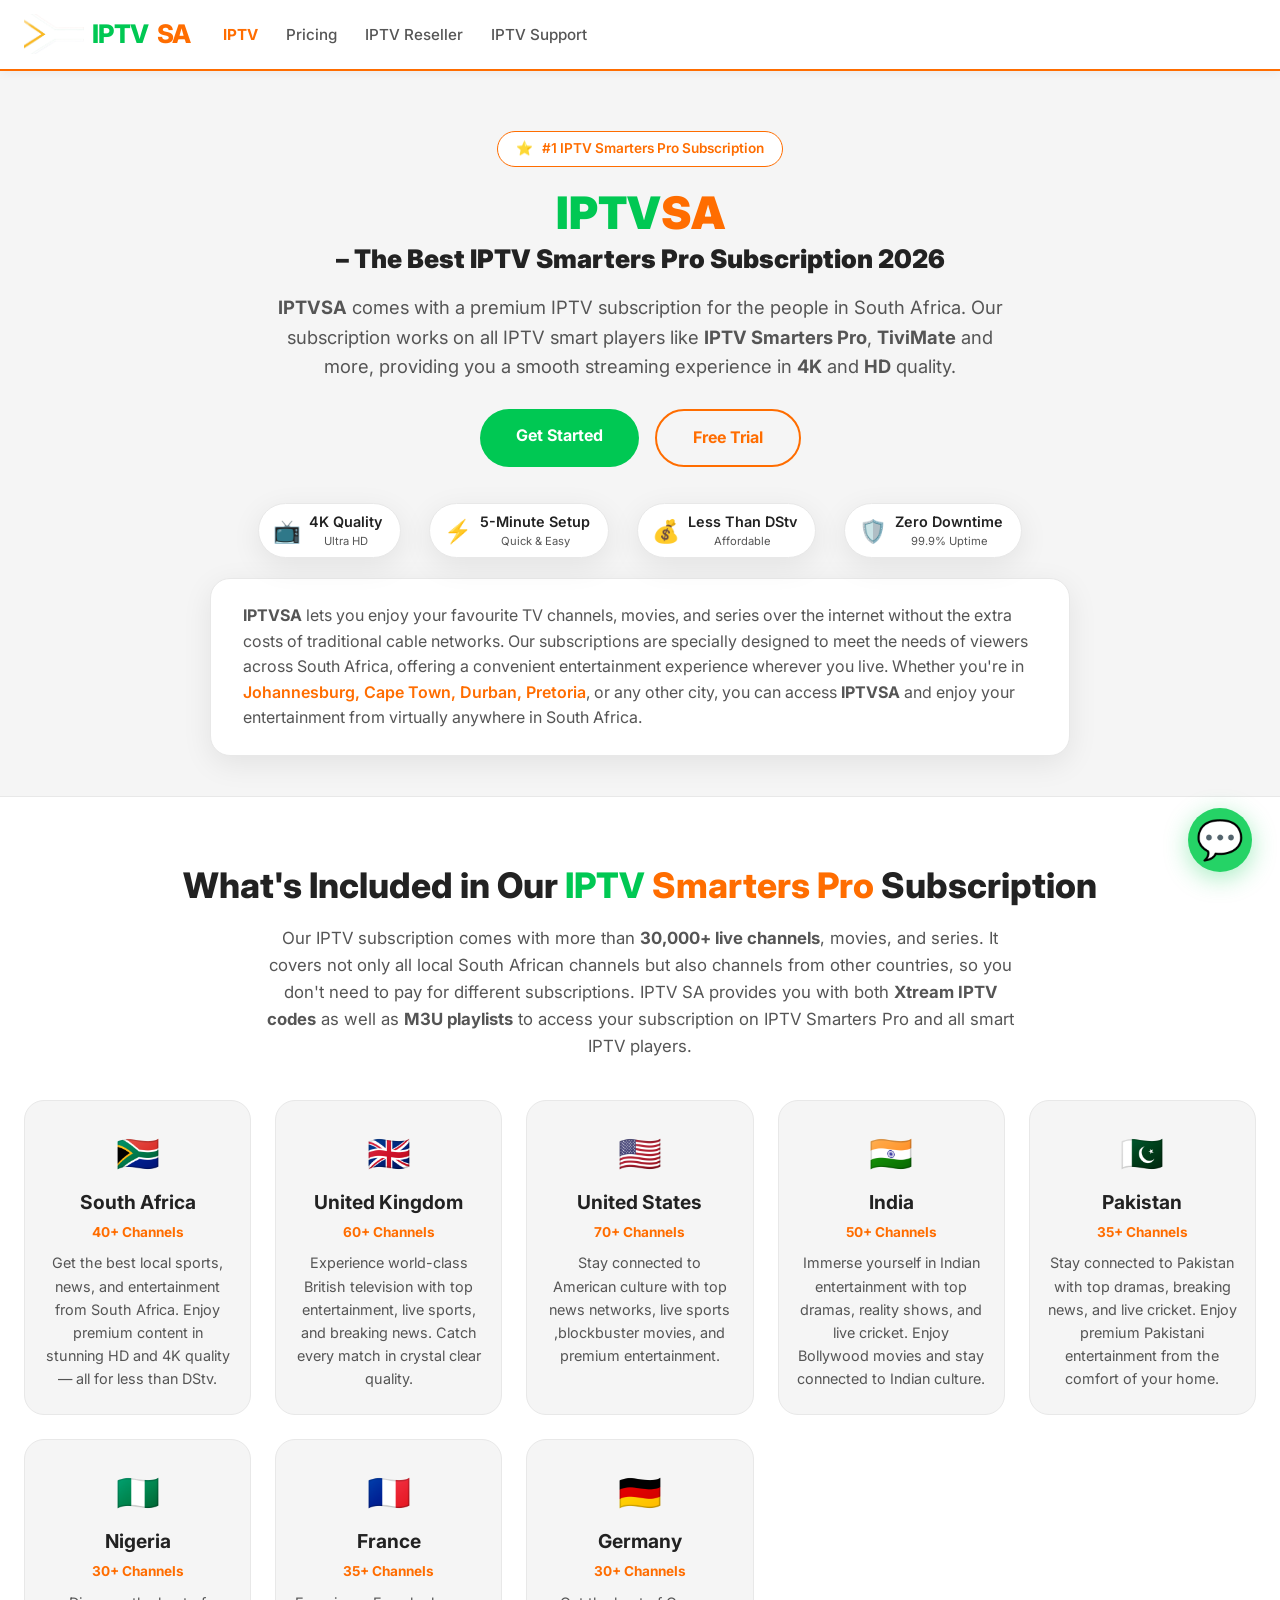
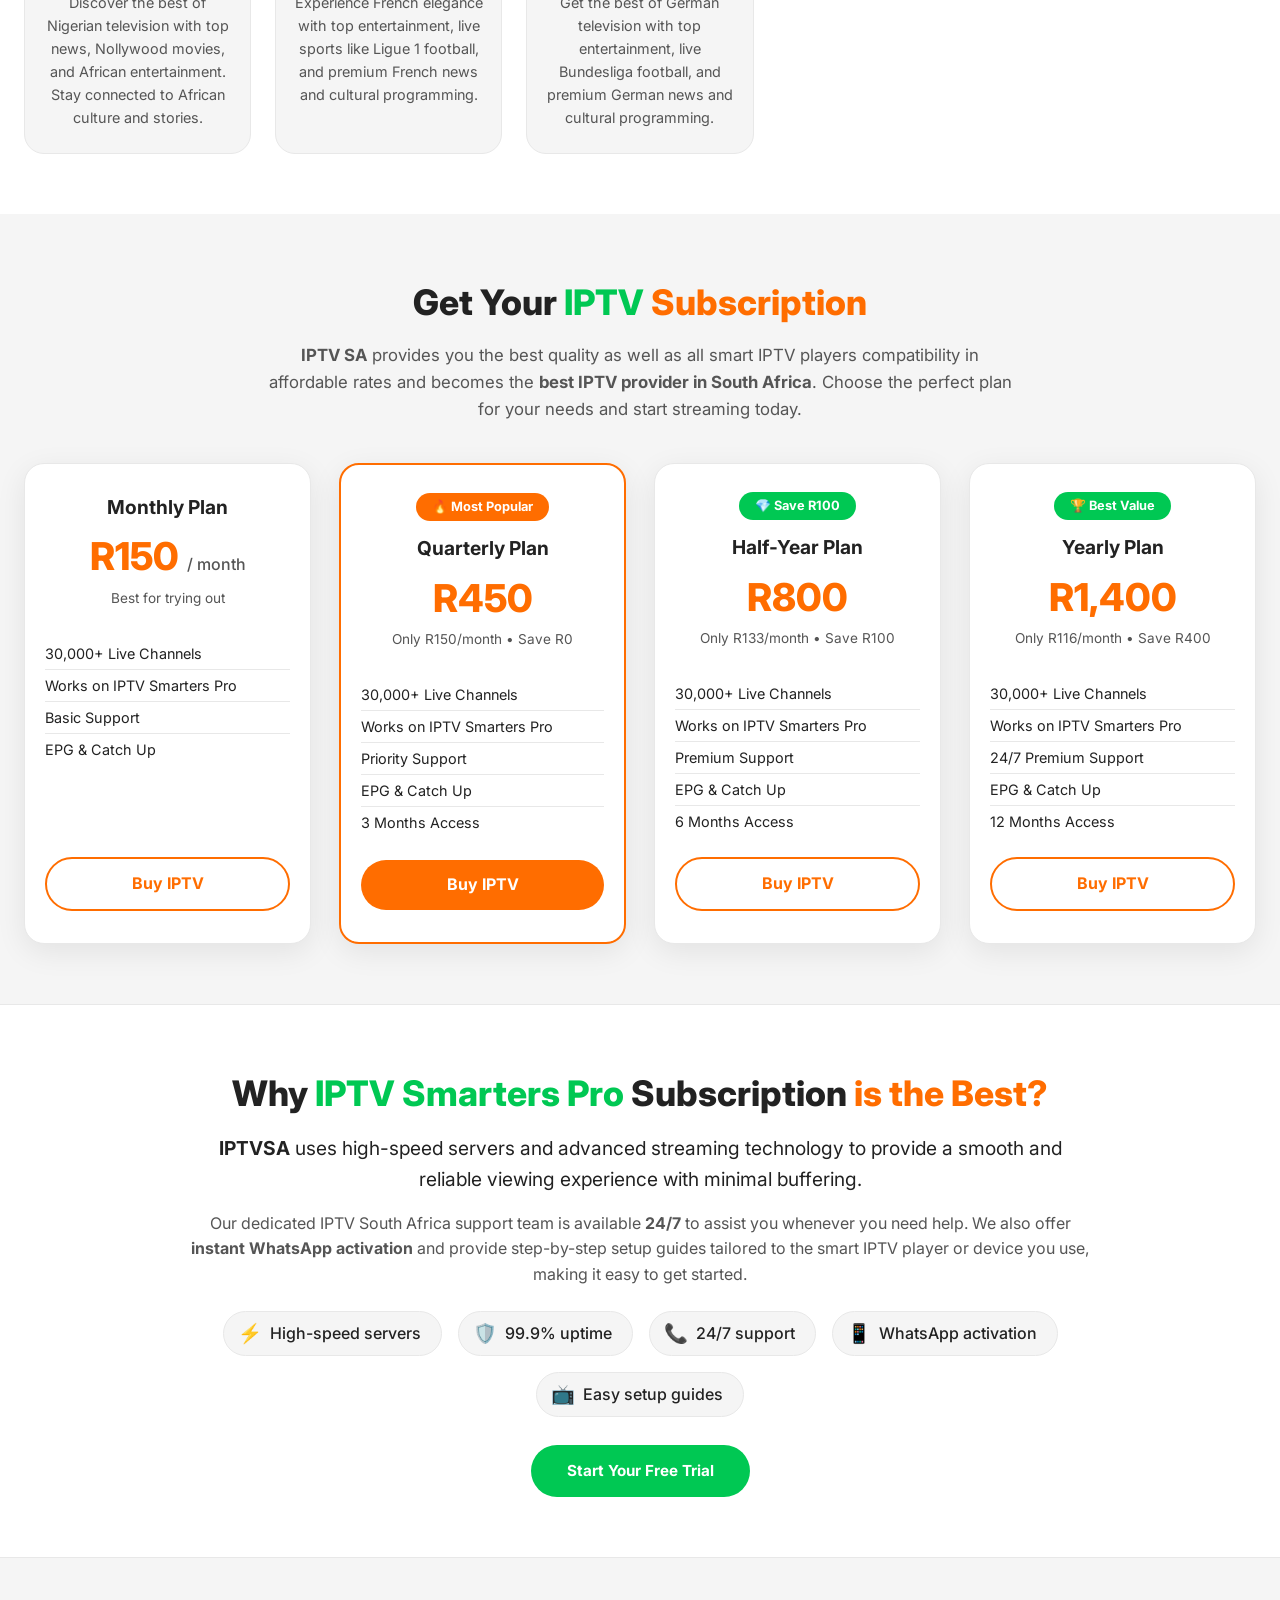
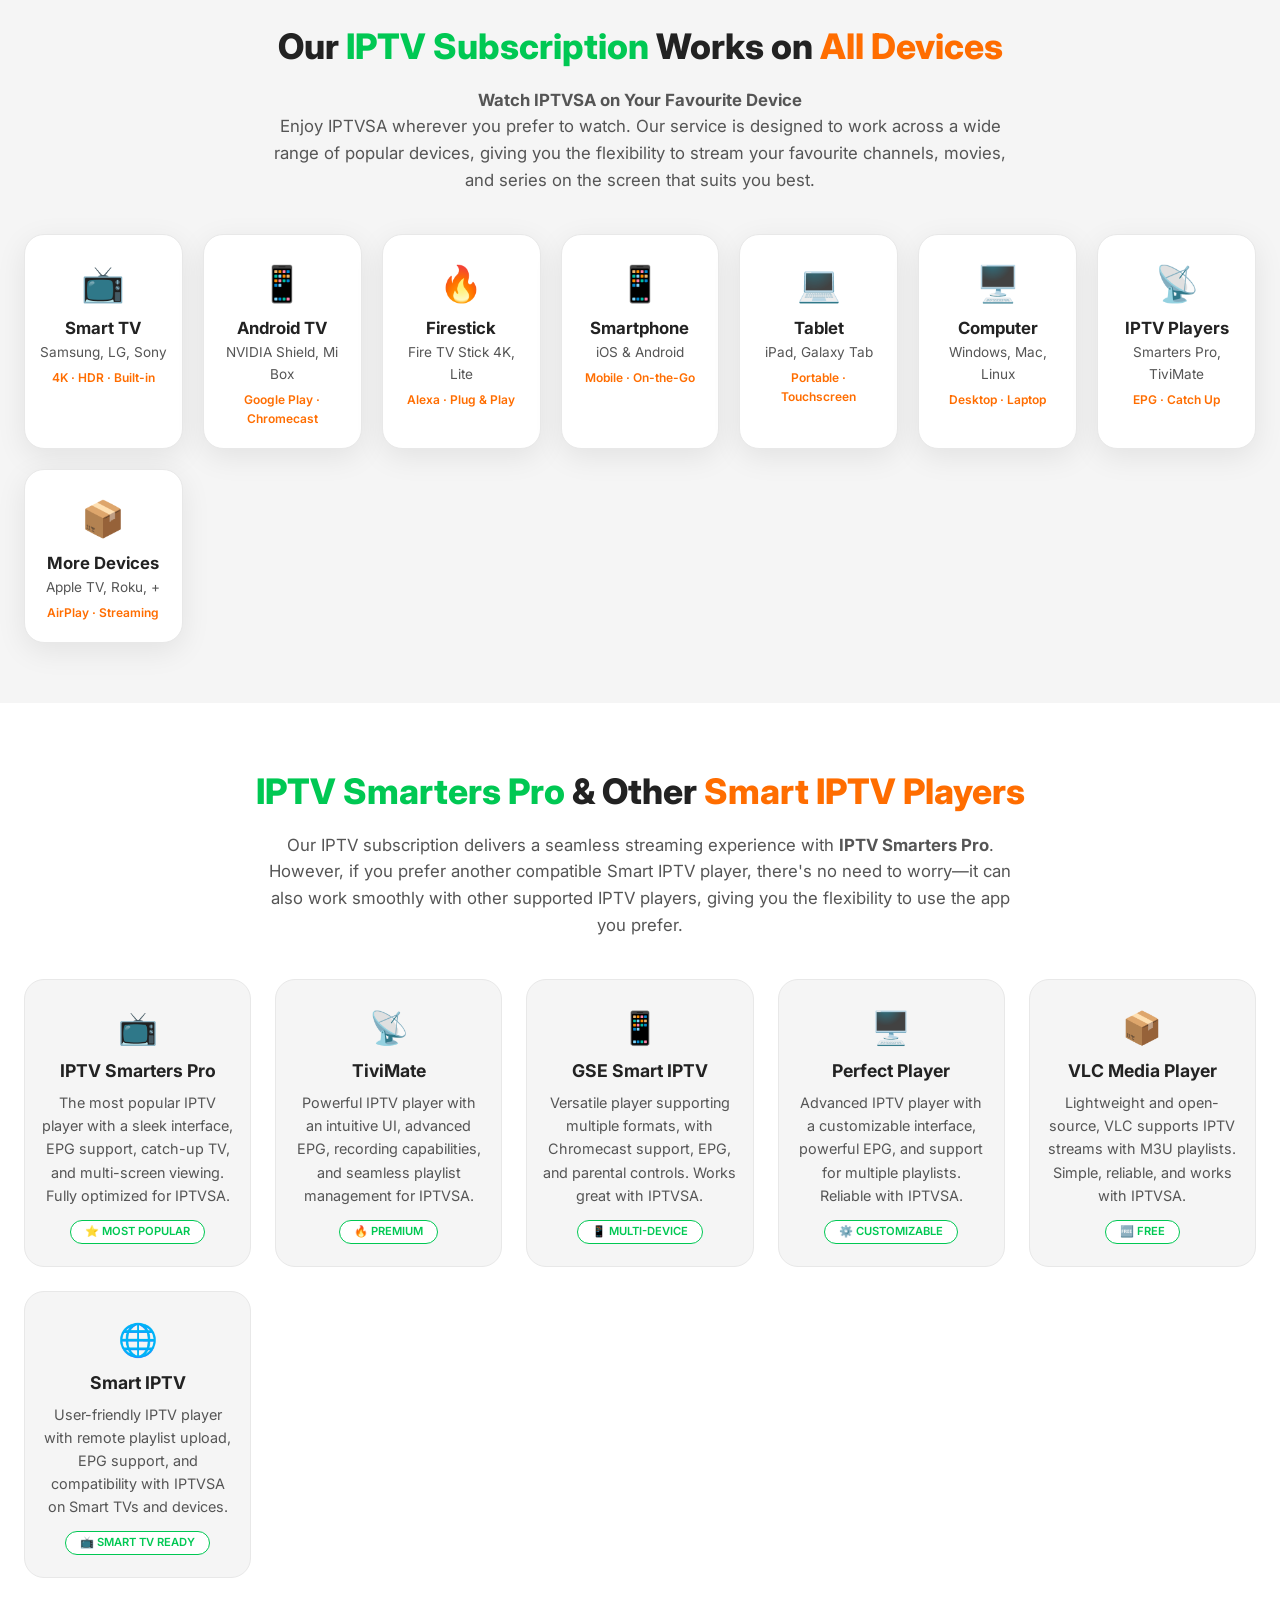
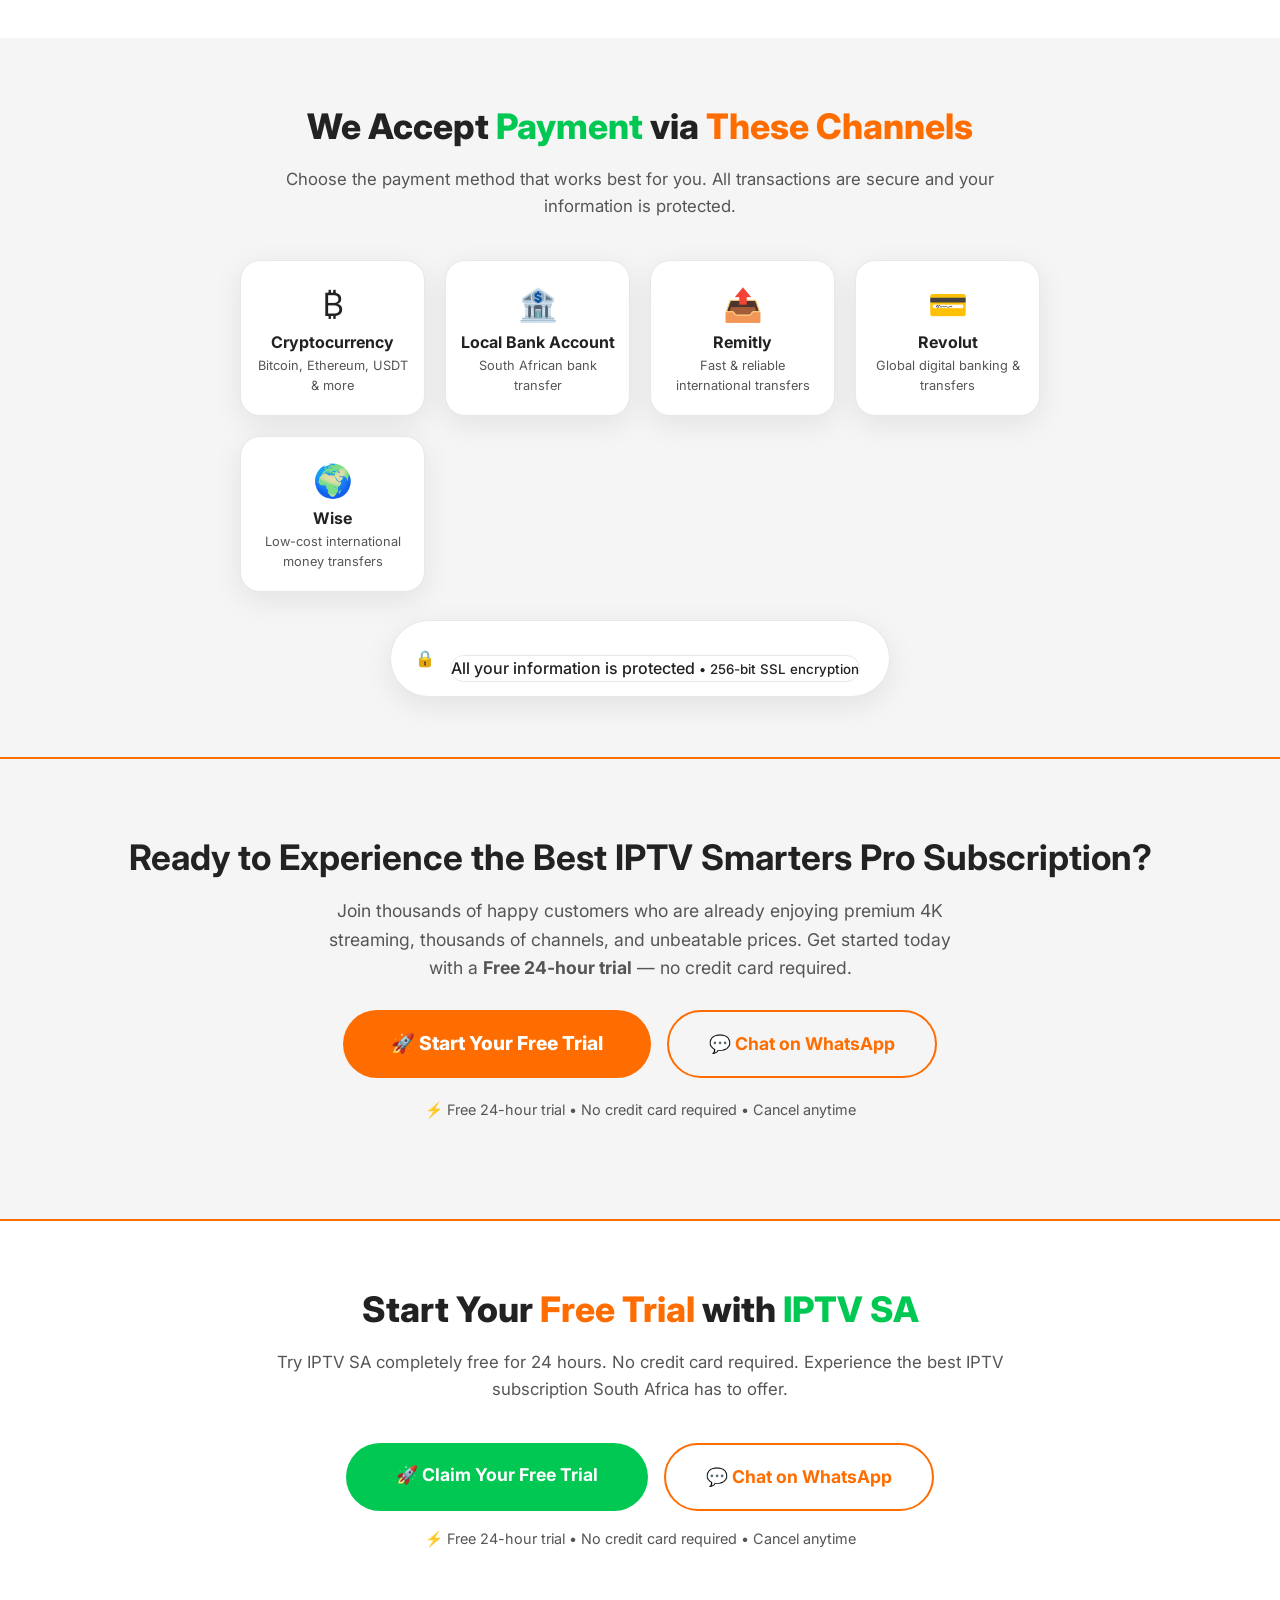
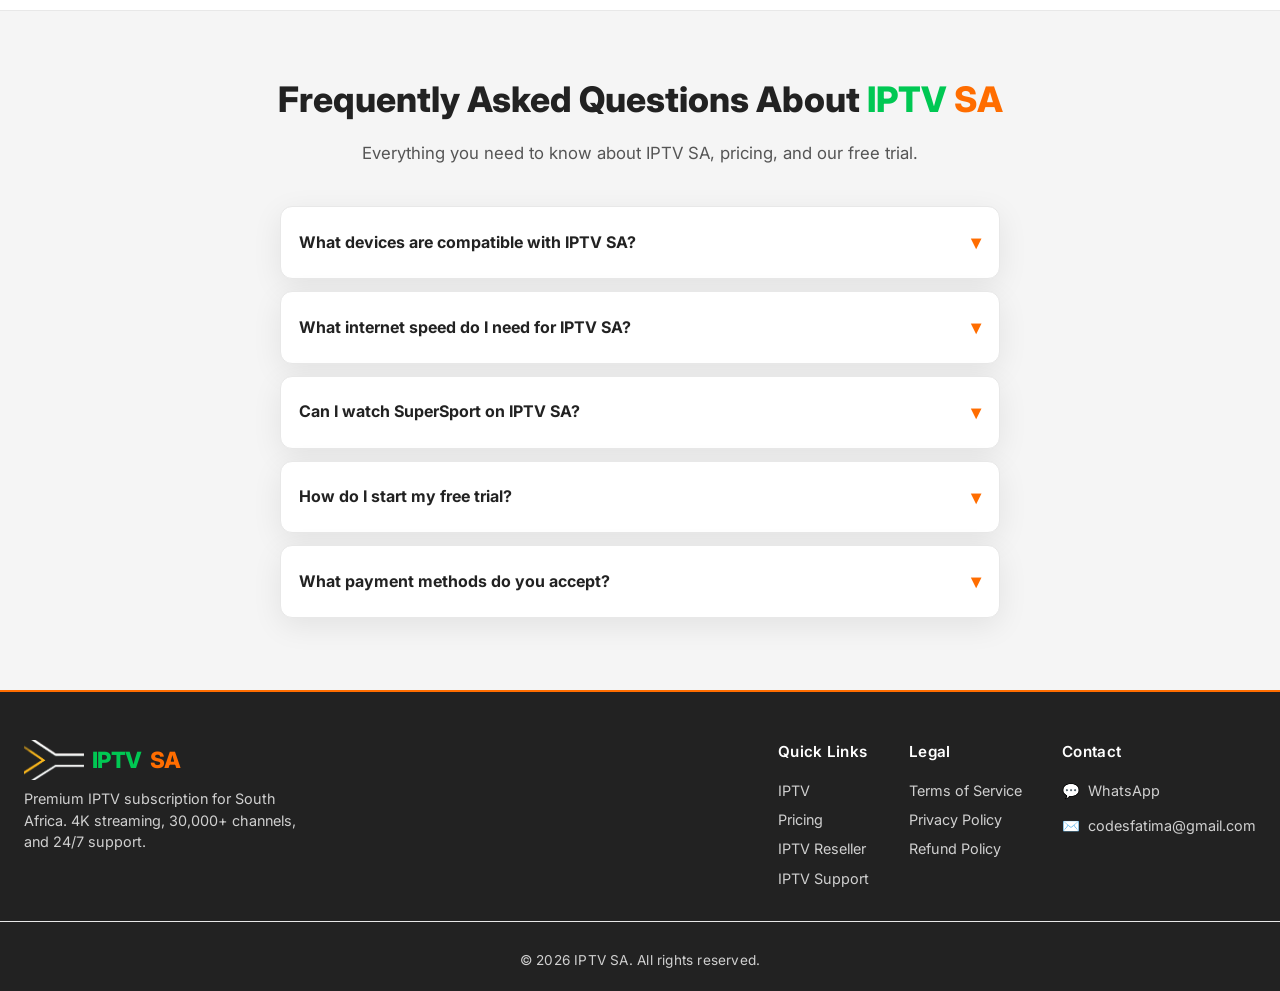
==== commit f8ce7b6a: "Update index.html" ====
--- a/index.html
+++ b/index.html
@@ -57,8 +57,10 @@
                     <strong>4K</strong> and <strong>HD</strong> quality.
                 </p>
                 <div class="hero-buttons">
-                    <a href="#pricing" class="btn-primary">View Pricing</a>
-                    <a href="#free-trial" class="btn-secondary">Free Trial</a>
+                    <a href="https://wa.me/923020548889?text=Hi!%20I%20want%20to%20get%20started%20with%20IPTV%20SA.%20Please%20share%20the%20details."
+                       class="btn-primary" target="_blank" rel="noopener">Get Started</a>
+                    <a href="https://wa.me/923020548889?text=Hi!%20I%20want%20to%20try%20IPTV%20SA%20for%20free.%20Please%20activate%20my%2024-hour%20free%20trial."
+                       class="btn-secondary" target="_blank" rel="noopener">Free Trial</a>
                 </div>
                 <div class="trust-badges">
                     <div class="trust-badge">
@@ -172,7 +174,7 @@
                         <li>Basic Support</li>
                         <li>EPG &amp; Catch Up</li>
                     </ul>
-                    <a href="https://wa.me/923020548889?text=Hi!%20I%20want%20to%20buy%20the%20Monthly%20Plan%20(R150)%20of%20IPTV%20SA!"
+                    <a href="https://wa.me/923020548889?text=Hi!%20I%20want%20to%20buy%20the%20Monthly%20Plan%20(R150)%20of%20IPTV%20SA.%20Please%20send%20me%20the%20payment%20details."
                        class="btn-buy-outline" target="_blank" rel="noopener">Buy IPTV</a>
                 </div>
                 <div class="pricing-card popular">
@@ -187,7 +189,7 @@
                         <li>EPG &amp; Catch Up</li>
                         <li>3 Months Access</li>
                     </ul>
-                    <a href="https://wa.me/923020548889?text=Hi!%20I%20want%20to%20buy%20the%20Quarterly%20Plan%20(R450)%20of%20IPTV%20SA!"
+                    <a href="https://wa.me/923020548889?text=Hi!%20I%20want%20to%20buy%20the%20Quarterly%20Plan%20(R450)%20of%20IPTV%20SA.%20Please%20send%20me%20the%20payment%20details."
                        class="btn-buy" target="_blank" rel="noopener">Buy IPTV</a>
                 </div>
                 <div class="pricing-card">
@@ -202,7 +204,7 @@
                         <li>EPG &amp; Catch Up</li>
                         <li>6 Months Access</li>
                     </ul>
-                    <a href="https://wa.me/923020548889?text=Hi!%20I%20want%20to%20buy%20the%20Half-Year%20Plan%20(R800)%20of%20IPTV%20SA!"
+                    <a href="https://wa.me/923020548889?text=Hi!%20I%20want%20to%20buy%20the%20Half-Year%20Plan%20(R800)%20of%20IPTV%20SA.%20Please%20send%20me%20the%20payment%20details."
                        class="btn-buy-outline" target="_blank" rel="noopener">Buy IPTV</a>
                 </div>
                 <div class="pricing-card">
@@ -217,7 +219,7 @@
                         <li>EPG &amp; Catch Up</li>
                         <li>12 Months Access</li>
                     </ul>
-                    <a href="https://wa.me/923020548889?text=Hi!%20I%20want%20to%20buy%20the%20Yearly%20Plan%20(R1400)%20of%20IPTV%20SA!"
+                    <a href="https://wa.me/923020548889?text=Hi!%20I%20want%20to%20buy%20the%20Yearly%20Plan%20(R1400)%20of%20IPTV%20SA.%20Please%20send%20me%20the%20payment%20details."
                        class="btn-buy-outline" target="_blank" rel="noopener">Buy IPTV</a>
                 </div>
             </div>
@@ -258,7 +260,8 @@
                             <span class="label">Easy setup guides</span>
                         </div>
                     </div>
-                    <a href="#free-trial" class="btn-primary" style="padding: 14px 36px; font-size: 0.95rem;">Start Your Free Trial</a>
+                    <a href="https://wa.me/923020548889?text=Hi!%20I%20want%20to%20try%20IPTV%20SA%20for%20free.%20Please%20activate%20my%2024-hour%20free%20trial."
+                       class="btn-primary" style="padding: 14px 36px; font-size: 0.95rem;" target="_blank" rel="noopener">Start Your Free Trial</a>
                 </div>
             </div>
         </div>
@@ -422,8 +425,10 @@
                 Join thousands of happy customers who are already enjoying premium 4K streaming, thousands of channels, and unbeatable prices. Get started today with a <strong>Free 24-hour trial</strong> — no credit card required.
             </p>
             <div class="cta-buttons">
-                <a href="#free-trial" class="btn-cta-large">🚀 Start Your Free Trial</a>
-                <a href="https://wa.me/923020548889?text=Hi!%20I%20want%20to%20try%20IPTV%20SA%20for%20free!" class="btn-secondary" style="padding: 18px 40px; font-size: 1.1rem;" target="_blank" rel="noopener">
+                <a href="https://wa.me/923020548889?text=Hi!%20I%20want%20to%20start%20my%20free%2024-hour%20trial%20of%20IPTV%20SA.%20Please%20activate%20it."
+                   class="btn-cta-large" target="_blank" rel="noopener">🚀 Start Your Free Trial</a>
+                <a href="https://wa.me/923020548889?text=Hi!%20I%20have%20a%20question%20about%20IPTV%20SA.%20Can%20you%20help%20me%3F"
+                   class="btn-secondary" style="padding: 18px 40px; font-size: 1.1rem;" target="_blank" rel="noopener">
                     💬 Chat on WhatsApp
                 </a>
             </div>
@@ -441,10 +446,12 @@
                 Try IPTV SA completely free for 24 hours. No credit card required. Experience the best IPTV subscription South Africa has to offer.
             </p>
             <div class="free-trial-buttons">
-                <a href="https://wa.me/923020548889?text=Hi!%20I%20want%20to%20try%20IPTV%20SA%20for%20free!" class="btn-primary" style="padding: 18px 50px; font-size: 1.1rem;" target="_blank" rel="noopener">
+                <a href="https://wa.me/923020548889?text=Hi!%20I%20want%20to%20claim%20my%20free%2024-hour%20trial%20of%20IPTV%20SA.%20Please%20activate%20it%20now."
+                   class="btn-primary" style="padding: 18px 50px; font-size: 1.1rem;" target="_blank" rel="noopener">
                     🚀 Claim Your Free Trial
                 </a>
-                <a href="https://wa.me/923020548889?text=Hi!%20I%20want%20to%20try%20IPTV%20SA%20for%20free!" class="btn-secondary" style="padding: 18px 40px; font-size: 1.1rem;" target="_blank" rel="noopener">
+                <a href="https://wa.me/923020548889?text=Hi!%20I%20want%20to%20chat%20about%20IPTV%20SA.%20I%20have%20some%20questions."
+                   class="btn-secondary" style="padding: 18px 40px; font-size: 1.1rem;" target="_blank" rel="noopener">
                     💬 Chat on WhatsApp
                 </a>
             </div>
@@ -527,7 +534,8 @@
                 <div class="footer-column">
                     <h4>Contact</h4>
                     <div class="footer-contact-items">
-                        <a href="https://wa.me/923020548889" class="contact-item" target="_blank" rel="noopener">
+                        <a href="https://wa.me/923020548889?text=Hi!%20I%20want%20to%20know%20more%20about%20IPTV%20SA."
+                           class="contact-item" target="_blank" rel="noopener">
                             <span class="icon">💬</span>
                             <span>WhatsApp</span>
                         </a>
@@ -545,7 +553,8 @@
     </footer>
 
     <!-- ===== WHATSAPP FLOATING BUTTON ===== -->
-    <a href="https://wa.me/923020548889?text=Hi!%20I%20want%20to%20try%20IPTV%20SA%20for%20free!" class="whatsapp-float" target="_blank" rel="noopener" aria-label="Chat on WhatsApp">
+    <a href="https://wa.me/923020548889?text=Hi!%20I%20need%20help%20with%20IPTV%20SA.%20Can%20you%20assist%20me%3F"
+       class="whatsapp-float" target="_blank" rel="noopener" aria-label="Chat on WhatsApp">
         💬
     </a>
 
--- a/style.css
+++ b/style.css
@@ -9,284 +9,64 @@
     scroll-behavior: smooth;
 }
 
+:root {
+    --green: #00c853;
+    --orange: #ff6d00;
+    --white: #ffffff;
+    --light-gray: #f5f5f5;
+    --medium-gray: #e8e8e8;
+    --dark-gray: #d0d0d0;
+    --black: #1a1a1a;
+    --text: #222222;
+    --text-light: #555555;
+    --shadow: 0 8px 30px rgba(0,0,0,0.08);
+    --radius: 20px;
+    --transition: 0.25s ease;
+}
+
 body {
-    font-family: 'Inter', sans-serif;
-    background: #f8f8f8;
-    color: #1a1a1a;
+    font-family: 'Inter', -apple-system, BlinkMacSystemFont, sans-serif;
+    background-color: var(--white);
+    color: var(--text);
     line-height: 1.6;
 }
 
 .container {
-    max-width: 1200px;
+    max-width: 1280px;
     margin: 0 auto;
-    padding: 0 20px;
-}
-
-/* ===== COLOR VARIABLES ===== */
-:root {
-    --black: #0a0a0a;
-    --white: #ffffff;
-    --white-off: #f8f8f8;
-    --gray: #888888;
-    --gray-light: #e0e0e0;
-    --green: #00a651;
-    --green-dark: #007a3d;
-    --green-light: #e6f5ed;
-    --green-glow: rgba(0, 166, 81, 0.15);
-    --orange: #f97316;
-    --orange-dark: #ea580c;
-    --orange-glow: rgba(249, 115, 22, 0.15);
-    --blue: #3b82f6;
-    --purple: #8b5cf6;
-    --purple-dark: #7c3aed;
-}
-
-/* ===== BUTTONS ===== */
-.btn-primary {
-    display: inline-block;
-    background: var(--green);
-    color: #fff;
-    font-weight: 700;
-    padding: 16px 40px;
-    border-radius: 50px;
-    text-decoration: none;
-    font-size: 1rem;
-    transition: all 0.3s;
-    border: none;
-    cursor: pointer;
-    box-shadow: 0 4px 20px rgba(0, 166, 81, 0.35);
-    text-transform: uppercase;
-    letter-spacing: 0.5px;
-}
-
-.btn-primary:hover {
-    background: var(--green-dark);
-    transform: translateY(-3px) scale(1.02);
-    box-shadow: 0 8px 30px rgba(0, 166, 81, 0.45);
-}
-
-.btn-secondary {
-    display: inline-block;
-    background: var(--orange);
-    color: #fff;
-    font-weight: 700;
-    padding: 16px 40px;
-    border-radius: 50px;
-    text-decoration: none;
-    font-size: 1rem;
-    transition: all 0.3s;
-    border: none;
-    cursor: pointer;
-    text-transform: uppercase;
-    letter-spacing: 0.5px;
-    box-shadow: 0 4px 20px rgba(249, 115, 22, 0.35);
-}
-
-.btn-secondary:hover {
-    background: var(--orange-dark);
-    transform: translateY(-3px) scale(1.02);
-    box-shadow: 0 8px 30px rgba(249, 115, 22, 0.45);
-}
-
-.btn-buy {
-    display: inline-block;
-    background: var(--green);
-    color: #fff;
-    font-weight: 700;
-    padding: 14px 32px;
-    border-radius: 50px;
-    text-decoration: none;
-    font-size: 0.95rem;
-    transition: all 0.3s;
-    border: none;
-    cursor: pointer;
-    box-shadow: 0 4px 20px rgba(0, 166, 81, 0.35);
-    text-transform: uppercase;
-    letter-spacing: 0.5px;
-}
-
-.btn-buy:hover {
-    background: var(--green-dark);
-    transform: translateY(-3px) scale(1.02);
-    box-shadow: 0 8px 30px rgba(0, 166, 81, 0.45);
-}
-
-.btn-buy-outline {
-    display: inline-block;
-    background: transparent;
-    color: var(--green);
-    font-weight: 700;
-    padding: 12px 28px;
-    border-radius: 50px;
-    text-decoration: none;
-    font-size: 0.9rem;
-    border: 2px solid var(--green);
-    transition: all 0.3s;
-    text-transform: uppercase;
-    letter-spacing: 0.3px;
-}
-
-.btn-buy-outline:hover {
-    background: var(--green);
-    color: #fff;
-    transform: translateY(-2px);
-    box-shadow: 0 4px 15px rgba(0, 166, 81, 0.3);
-}
-
-.btn-whatsapp {
-    display: inline-block;
-    background: #25d366;
-    color: #fff;
-    font-weight: 700;
-    padding: 18px 50px;
-    border-radius: 50px;
-    text-decoration: none;
-    font-size: 1.1rem;
-    transition: all 0.3s;
-    border: none;
-    cursor: pointer;
-    box-shadow: 0 4px 25px rgba(37, 211, 102, 0.4);
-    text-transform: uppercase;
-    letter-spacing: 0.5px;
-}
-
-.btn-whatsapp:hover {
-    transform: translateY(-4px) scale(1.03);
-    box-shadow: 0 8px 40px rgba(37, 211, 102, 0.6);
-}
-
-.btn-email {
-    display: inline-block;
-    background: linear-gradient(135deg, var(--purple), var(--purple-dark));
-    color: #fff;
-    font-weight: 700;
-    padding: 18px 50px;
-    border-radius: 50px;
-    text-decoration: none;
-    font-size: 1.1rem;
-    transition: all 0.3s;
-    border: none;
-    cursor: pointer;
-    box-shadow: 0 4px 25px rgba(139, 92, 246, 0.4);
-    text-transform: uppercase;
-    letter-spacing: 0.5px;
-}
-
-.btn-email:hover {
-    transform: translateY(-4px) scale(1.03);
-    box-shadow: 0 8px 40px rgba(139, 92, 246, 0.6);
-}
-
-.btn-reseller-cta {
-    display: inline-block;
-    background: linear-gradient(135deg, var(--purple), var(--purple-dark));
-    color: #fff;
-    font-weight: 700;
-    padding: 18px 50px;
-    border-radius: 50px;
-    text-decoration: none;
-    font-size: 1.1rem;
-    transition: all 0.3s;
-    border: none;
-    cursor: pointer;
-    text-transform: uppercase;
-    letter-spacing: 0.5px;
-    box-shadow: 0 4px 25px rgba(139, 92, 246, 0.4);
-    animation: pulse-cta 2.5s ease-in-out infinite;
-}
-
-.btn-reseller-cta:hover {
-    transform: translateY(-4px) scale(1.03);
-    box-shadow: 0 8px 40px rgba(139, 92, 246, 0.6);
-}
-
-.btn-cta-large {
-    display: inline-block;
-    background: linear-gradient(135deg, var(--orange), var(--orange-dark));
-    color: #fff;
-    font-weight: 800;
-    padding: 20px 60px;
-    border-radius: 50px;
-    text-decoration: none;
-    font-size: 1.3rem;
-    transition: all 0.3s;
-    border: none;
-    cursor: pointer;
-    text-transform: uppercase;
-    letter-spacing: 1px;
-    box-shadow: 0 8px 30px rgba(249, 115, 22, 0.5);
-    animation: pulse-cta-large 2s ease-in-out infinite;
-}
-
-.btn-cta-large:hover {
-    transform: translateY(-4px) scale(1.04);
-    box-shadow: 0 12px 40px rgba(249, 115, 22, 0.65);
-}
-
-.btn-buy-reseller {
-    display: inline-block;
-    background: var(--green);
-    color: #fff;
-    font-weight: 700;
-    padding: 14px 32px;
-    border-radius: 50px;
-    text-decoration: none;
-    font-size: 0.95rem;
-    transition: all 0.3s;
-    border: none;
-    cursor: pointer;
-    text-transform: uppercase;
-    letter-spacing: 0.5px;
-    box-shadow: 0 4px 20px rgba(0, 166, 81, 0.35);
-    width: 100%;
-}
-
-.btn-buy-reseller:hover {
-    background: var(--green-dark);
-    transform: translateY(-3px);
-    box-shadow: 0 8px 30px rgba(0, 166, 81, 0.45);
-}
-
-@keyframes pulse-cta {
-    0%, 100% { box-shadow: 0 4px 25px rgba(139, 92, 246, 0.4); }
-    50% { box-shadow: 0 4px 45px rgba(139, 92, 246, 0.65); }
-}
-
-@keyframes pulse-cta-large {
-    0%, 100% { box-shadow: 0 8px 30px rgba(249, 115, 22, 0.4); }
-    50% { box-shadow: 0 8px 50px rgba(249, 115, 22, 0.7); }
-}
-
-/* ===== HEADER / NAV ===== */
+    padding: 0 24px;
+}
+
+/* ===== NAVBAR ===== */
 .navbar {
-    background: var(--black);
-    padding: 12px 0;
+    background: var(--white);
+    padding: 14px 0;
+    border-bottom: 2px solid var(--orange);
     position: sticky;
     top: 0;
-    z-index: 1000;
-    border-bottom: 3px solid var(--orange);
+    z-index: 999;
+    box-shadow: 0 2px 10px rgba(0,0,0,0.05);
 }
 
 .navbar .container {
     display: flex;
-    justify-content: space-between;
+    justify-content: flex-start;
     align-items: center;
     flex-wrap: wrap;
-    gap: 10px;
+    gap: 32px;
 }
 
 .logo {
-    font-size: 1.8rem;
-    font-weight: 900;
-    color: #fff;
-    text-decoration: none;
+    display: flex;
+    align-items: center;
+    gap: 8px;
+    text-decoration: none;
+    font-weight: 800;
+    font-size: 1.6rem;
     letter-spacing: -0.5px;
-    display: flex;
-    align-items: center;
-    gap: 8px;
-}
-
-/* ===== LOGO IMAGE ===== */
+    flex-shrink: 0;
+}
+
 .logo .logo-img {
     height: 40px;
     width: auto;
@@ -298,1239 +78,592 @@
 .logo .green { color: var(--green); }
 .logo .orange { color: var(--orange); }
 
-/* Footer logo slightly smaller */
-.footer .logo .logo-img {
-    height: 36px;
-}
-
 .nav-toggle {
     display: none;
     background: none;
     border: none;
-    color: #fff;
     font-size: 1.8rem;
     cursor: pointer;
-    padding: 4px 8px;
+    padding: 4px 12px;
+    margin-left: auto;
+    color: var(--text);
 }
 
 .nav-links {
     display: flex;
-    gap: 24px;
+    gap: 28px;
     list-style: none;
-    font-weight: 600;
     align-items: center;
     flex-wrap: wrap;
+    margin-left: 0;
 }
 
 .nav-links a {
     text-decoration: none;
-    color: #b0b0b0;
-    transition: color 0.2s;
-    font-size: 0.9rem;
+    color: var(--text-light);
     font-weight: 500;
+    font-size: 0.95rem;
+    transition: color var(--transition);
 }
 
 .nav-links a:hover {
     color: var(--orange);
 }
 
-/* ===== HERO ===== */
-.hero {
-    padding: 40px 0 30px;
-    background: var(--black);
-    border-bottom: 4px solid var(--green);
-    position: relative;
-    overflow: hidden;
-}
-
-.hero::before {
-    content: "";
-    position: absolute;
-    top: -50%;
-    right: -20%;
-    width: 600px;
-    height: 600px;
-    background: radial-gradient(circle, var(--green-glow) 0%, transparent 70%);
-    border-radius: 50%;
-}
-
-.hero::after {
-    content: "";
-    position: absolute;
-    bottom: -40%;
-    left: -15%;
-    width: 500px;
-    height: 500px;
-    background: radial-gradient(circle, var(--orange-glow) 0%, transparent 70%);
-    border-radius: 50%;
-}
-
-.hero .container {
-    display: grid;
-    grid-template-columns: 1fr 1fr;
-    gap: 50px;
-    align-items: center;
-    position: relative;
-    z-index: 1;
-}
-
-.hero-content h1 {
-    font-size: 3rem;
-    font-weight: 900;
-    line-height: 1.1;
-    margin-bottom: 16px;
-    color: #fff;
-}
-
-.hero-content h1 .highlight-green { color: var(--green); }
-.hero-content h1 .highlight-orange { color: var(--orange); }
-.hero-content h1 .highlight-white { color: #fff; }
-
-.hero-content .description {
-    font-size: 1.05rem;
-    color: #b0b0b0;
-    margin-bottom: 24px;
-    max-width: 550px;
-    line-height: 1.7;
-}
-
-.hero-content .description strong { color: var(--orange); }
-
-.hero-buttons {
-    display: flex;
-    flex-wrap: wrap;
-    gap: 14px;
-    margin-bottom: 28px;
-}
-
-.hero-badge {
-    display: inline-block;
-    background: linear-gradient(135deg, var(--orange), var(--orange-dark));
-    color: #fff;
-    font-size: 0.75rem;
-    font-weight: 800;
-    padding: 6px 20px;
-    border-radius: 50px;
-    margin-bottom: 16px;
-    letter-spacing: 0.5px;
-    text-transform: uppercase;
-    animation: pulse-badge 2s ease-in-out infinite;
-}
-
-.hero-badge .star { color: #ffd700; margin-right: 4px; }
-
-@keyframes pulse-badge {
-    0%, 100% { transform: scale(1); }
-    50% { transform: scale(1.05); }
-}
-
-/* ===== TRUST BADGES ===== */
-.trust-badges {
-    display: flex;
-    flex-wrap: wrap;
-    gap: 20px;
-    margin-top: 8px;
-    padding-top: 20px;
-    border-top: 1px solid rgba(255, 255, 255, 0.06);
-}
-
-.trust-badge {
-    display: flex;
-    align-items: center;
-    gap: 10px;
-    color: #b0b0b0;
-    font-size: 0.85rem;
-    font-weight: 500;
-}
-
-.trust-badge .icon {
-    font-size: 1.3rem;
-    width: 36px;
-    height: 36px;
-    border-radius: 50%;
-    display: flex;
-    align-items: center;
-    justify-content: center;
-    flex-shrink: 0;
-}
-
-.trust-badge .icon.green { background: rgba(0, 166, 81, 0.15); }
-.trust-badge .icon.orange { background: rgba(249, 115, 22, 0.15); }
-.trust-badge .icon.purple { background: rgba(139, 92, 246, 0.12); }
-.trust-badge .icon.blue { background: rgba(59, 130, 246, 0.12); }
-.trust-badge .icon.red { background: rgba(239, 68, 68, 0.12); }
-
-.trust-badge .label { color: #d0d0d0; }
-.trust-badge .label small { color: #888; font-weight: 400; }
-
-.trust-text {
-    margin-top: 20px;
-    padding: 18px 24px;
-    background: rgba(255, 255, 255, 0.03);
-    border-radius: 12px;
-    border-left: 4px solid var(--orange);
-    max-width: 580px;
-}
-
-.trust-text p { color: #b0b0b0; font-size: 0.92rem; line-height: 1.7; margin: 0; }
-.trust-text p strong { color: var(--orange); }
-.trust-text .cities { color: var(--green); font-weight: 600; }
-
-/* ===== SECTION TITLES ===== */
-.section-title {
-    font-size: 2.4rem;
-    font-weight: 800;
-    text-align: center;
-    margin-bottom: 12px;
-    color: var(--black);
-}
-
-.section-title .green { color: var(--green); }
-.section-title .orange { color: var(--orange); }
-
-.section-sub {
-    text-align: center;
-    color: var(--gray);
-    font-size: 1.1rem;
-    max-width: 650px;
-    margin: 0 auto 48px;
-}
-
-/* ===== INCLUDED / CHANNELS ===== */
-.included {
-    padding: 70px 0 50px;
-    background: var(--white);
-}
-
-.included .section-sub { max-width: 800px; }
-
-.included-grid {
-    display: grid;
-    grid-template-columns: repeat(4, 1fr);
-    gap: 25px;
-}
-
-.channel-card {
-    background: var(--white-off);
-    border-radius: 20px;
-    padding: 28px 20px;
-    border: 2px solid var(--gray-light);
-    text-align: center;
-    transition: all 0.3s;
-    position: relative;
-    overflow: hidden;
-}
-
-.channel-card::before {
-    content: "";
-    position: absolute;
-    top: 0;
-    left: 0;
-    right: 0;
-    height: 4px;
-    background: linear-gradient(to right, var(--green), var(--orange));
-    opacity: 0;
-    transition: opacity 0.3s;
-}
-
-.channel-card:hover::before { opacity: 1; }
-.channel-card:hover {
-    transform: translateY(-6px);
-    box-shadow: 0 12px 40px rgba(0, 166, 81, 0.08);
-    border-color: var(--green);
-}
-
-.channel-card .flag { font-size: 3.5rem; display: block; margin-bottom: 10px; }
-.channel-card h3 { font-size: 1.2rem; font-weight: 700; color: var(--black); margin-bottom: 6px; }
-.channel-card .channels-count { font-size: 0.75rem; color: var(--green); font-weight: 600; margin-bottom: 10px; }
-.channel-card p { color: #555; font-size: 0.9rem; line-height: 1.7; }
-
-/* ===== PRICING ===== */
-.get-subscription {
-    padding: 60px 0 70px;
-    background: var(--white-off);
-}
-
-.pricing-grid {
-    display: grid;
-    grid-template-columns: repeat(auto-fit, minmax(250px, 1fr));
-    gap: 25px;
-    margin-top: 10px;
-}
-
-.pricing-card {
-    background: var(--white);
-    border-radius: 20px;
-    padding: 30px 22px;
-    border: 2px solid var(--gray-light);
-    transition: all 0.3s;
-    text-align: center;
-    position: relative;
-    overflow: hidden;
-}
-
-.pricing-card::before {
-    content: "";
-    position: absolute;
-    top: 0;
-    left: 0;
-    right: 0;
-    height: 5px;
-    background: linear-gradient(to right, var(--green), var(--orange));
-}
-
-.pricing-card:hover {
-    transform: translateY(-8px);
-    box-shadow: 0 20px 50px rgba(0, 166, 81, 0.08);
-    border-color: var(--orange);
-}
-
-.pricing-card.popular {
-    border-color: var(--orange);
-    box-shadow: 0 8px 30px rgba(249, 115, 22, 0.1);
-    transform: scale(1.02);
-}
-
-.pricing-card.popular:hover { transform: scale(1.04) translateY(-8px); }
-
-.pricing-card .popular-badge {
-    position: absolute;
-    top: 12px;
-    right: 12px;
-    background: var(--orange);
-    color: var(--black);
-    font-size: 0.6rem;
-    font-weight: 800;
-    padding: 4px 14px;
-    border-radius: 50px;
-    text-transform: uppercase;
-    letter-spacing: 0.5px;
-}
-
-.pricing-card .save-badge {
-    display: inline-block;
-    background: var(--green);
-    color: #fff;
-    font-size: 0.65rem;
-    font-weight: 700;
-    padding: 3px 14px;
-    border-radius: 50px;
-    text-transform: uppercase;
-    letter-spacing: 0.5px;
-    margin-bottom: 8px;
-}
-
-.pricing-card .plan-name { font-size: 1.1rem; font-weight: 700; color: var(--black); margin-bottom: 2px; }
-.pricing-card .price { font-size: 2.6rem; font-weight: 900; color: var(--black); margin: 4px 0; }
-.pricing-card .price small { font-size: 1rem; font-weight: 400; color: var(--gray); }
-.pricing-card .price-per-month { font-size: 0.85rem; color: var(--green); font-weight: 600; margin-bottom: 12px; }
-
-.pricing-card .features {
-    list-style: none;
-    margin: 14px 0 20px;
-    text-align: left;
-    padding: 0 10px;
-}
-
-.pricing-card .features li {
-    padding: 5px 0;
-    color: var(--gray);
-    font-size: 0.88rem;
-    display: flex;
-    align-items: center;
-    gap: 8px;
-}
-
-.pricing-card .features li::before {
-    content: "✓";
-    color: var(--green);
-    font-weight: 800;
-    font-size: 1rem;
-}
-
-/* ===== BEST PROVIDER ===== */
-.best-provider {
-    padding: 70px 0 40px;
-    background: var(--white);
-    border-top: 2px solid var(--gray-light);
-}
-
-.best-provider-grid {
-    display: grid;
-    grid-template-columns: 1fr 1fr;
-    gap: 40px;
-    align-items: center;
-    margin-top: 20px;
-}
-
-.best-provider-content .section-title { text-align: left; margin-bottom: 16px; }
-.best-provider-content .lead { font-size: 1.1rem; color: var(--black); font-weight: 500; margin-bottom: 20px; line-height: 1.7; }
-.best-provider-content .lead strong { color: var(--orange); }
-.best-provider-content p { color: var(--gray); font-size: 1rem; line-height: 1.8; margin-bottom: 16px; }
-
-.best-provider-badges {
-    display: flex;
-    flex-wrap: wrap;
-    gap: 18px 30px;
-    margin: 20px 0 24px;
-    padding: 20px 0;
-    border-top: 1px solid var(--gray-light);
-    border-bottom: 1px solid var(--gray-light);
-}
-
-.best-provider-badge {
-    display: flex;
-    align-items: center;
-    gap: 10px;
-    font-size: 0.9rem;
-    font-weight: 600;
-    color: var(--black);
-}
-
-.best-provider-badge .icon {
-    font-size: 1.5rem;
-    width: 40px;
-    height: 40px;
-    border-radius: 50%;
-    display: flex;
-    align-items: center;
-    justify-content: center;
-    flex-shrink: 0;
-}
-
-.best-provider-badge .icon.green { background: rgba(0, 166, 81, 0.12); }
-.best-provider-badge .icon.orange { background: rgba(249, 115, 22, 0.12); }
-.best-provider-badge .icon.purple { background: rgba(139, 92, 246, 0.12); }
-.best-provider-badge .icon.blue { background: rgba(59, 130, 246, 0.12); }
-.best-provider-badge .icon.red { background: rgba(239, 68, 68, 0.12); }
-
-/* ===== DEVICES ===== */
-.devices {
-    padding: 40px 0 50px;
-    background: var(--white);
-    border-bottom: 2px solid var(--gray-light);
-}
-
-.devices-grid {
-    display: grid;
-    grid-template-columns: repeat(auto-fit, minmax(180px, 1fr));
-    gap: 25px;
-    margin-top: 20px;
-}
-
-.device-card {
-    background: var(--white-off);
-    border-radius: 16px;
-    padding: 24px 16px;
-    border: 2px solid var(--gray-light);
-    text-align: center;
-    transition: all 0.3s;
-    position: relative;
-    overflow: hidden;
-}
-
-.device-card::before {
-    content: "";
-    position: absolute;
-    top: 0;
-    left: 0;
-    right: 0;
-    height: 4px;
-    background: linear-gradient(to right, var(--green), var(--orange));
-    opacity: 0;
-    transition: opacity 0.3s;
-}
-
-.device-card:hover::before { opacity: 1; }
-.device-card:hover {
-    transform: translateY(-6px);
-    box-shadow: 0 12px 40px rgba(0, 166, 81, 0.08);
-    border-color: var(--green);
-}
-
-.device-card .icon { font-size: 2.8rem; display: block; margin-bottom: 8px; }
-.device-card .device-name { font-weight: 700; font-size: 1rem; color: var(--black); margin-bottom: 2px; }
-.device-card .device-model { font-size: 0.75rem; color: var(--gray); font-weight: 500; }
-.device-card .device-keywords { font-size: 0.7rem; color: var(--green); font-weight: 600; margin-top: 6px; letter-spacing: 0.3px; }
-
-/* ===== IPTV PLAYERS ===== */
-.iptv-players {
-    padding: 50px 0 70px;
-    background: var(--white);
-    border-bottom: 2px solid var(--gray-light);
-}
-
-.players-grid {
-    display: grid;
-    grid-template-columns: repeat(auto-fit, minmax(220px, 1fr));
-    gap: 25px;
-    margin-top: 20px;
-}
-
-.player-card {
-    background: var(--white-off);
-    border-radius: 16px;
-    padding: 28px 20px;
-    border: 2px solid var(--gray-light);
-    text-align: center;
-    transition: all 0.3s;
-    position: relative;
-    overflow: hidden;
-}
-
-.player-card::before {
-    content: "";
-    position: absolute;
-    top: 0;
-    left: 0;
-    right: 0;
-    height: 4px;
-    background: linear-gradient(to right, var(--green), var(--orange));
-    opacity: 0;
-    transition: opacity 0.3s;
-}
-
-.player-card:hover::before { opacity: 1; }
-.player-card:hover {
-    transform: translateY(-6px);
-    box-shadow: 0 12px 40px rgba(0, 166, 81, 0.08);
-    border-color: var(--green);
-}
-
-.player-card .icon { font-size: 2.5rem; display: block; margin-bottom: 8px; }
-.player-card .player-name { font-weight: 700; font-size: 1.1rem; color: var(--black); margin-bottom: 4px; }
-.player-card .player-desc { font-size: 0.85rem; color: var(--gray); line-height: 1.6; }
-.player-card .player-badge {
-    display: inline-block;
-    margin-top: 10px;
-    background: var(--green-light);
-    color: var(--green);
-    font-size: 0.65rem;
-    font-weight: 700;
-    padding: 4px 14px;
-    border-radius: 50px;
-    text-transform: uppercase;
-    letter-spacing: 0.5px;
-}
-
-/* ===== PAYMENT ===== */
-.payment {
-    padding: 70px 0;
-    background: var(--white-off);
-    border-bottom: 2px solid var(--gray-light);
-}
-
-.payment-grid {
-    display: grid;
-    grid-template-columns: repeat(auto-fit, minmax(180px, 1fr));
-    gap: 25px;
-    margin-top: 20px;
-}
-
-.payment-card {
-    background: var(--white);
-    border-radius: 16px;
-    padding: 28px 20px;
-    border: 2px solid var(--gray-light);
-    text-align: center;
-    transition: all 0.3s;
-    position: relative;
-    overflow: hidden;
-}
-
-.payment-card::before {
-    content: "";
-    position: absolute;
-    top: 0;
-    left: 0;
-    right: 0;
-    height: 4px;
-    background: linear-gradient(to right, var(--green), var(--orange));
-    opacity: 0;
-    transition: opacity 0.3s;
-}
-
-.payment-card:hover::before { opacity: 1; }
-.payment-card:hover {
-    transform: translateY(-6px);
-    box-shadow: 0 12px 40px rgba(0, 166, 81, 0.08);
-    border-color: var(--green);
-}
-
-.payment-card .icon { font-size: 2.8rem; display: block; margin-bottom: 8px; }
-.payment-card .payment-name { font-weight: 700; font-size: 1rem; color: var(--black); margin-bottom: 2px; }
-.payment-card .payment-desc { font-size: 0.8rem; color: var(--gray); line-height: 1.5; }
-
-.payment-trust {
-    text-align: center;
-    margin-top: 40px;
-    padding: 20px;
-    background: var(--green-light);
-    border-radius: 16px;
-    border: 2px solid var(--green);
-    max-width: 500px;
-    margin-left: auto;
-    margin-right: auto;
-    display: flex;
-    align-items: center;
-    justify-content: center;
-    gap: 12px;
-}
-
-.payment-trust .icon { font-size: 2rem; }
-.payment-trust .trust-text { font-weight: 600; color: var(--green-dark); font-size: 1rem; margin: 0; border-left: none; padding: 0; background: transparent; }
-.payment-trust .trust-text small { font-weight: 400; color: var(--gray); }
-
-/* ===== CTA SECTION ===== */
-.cta-section {
-    padding: 80px 0;
-    background: var(--black);
-    position: relative;
-    overflow: hidden;
-    text-align: center;
-}
-
-.cta-section::before {
-    content: "";
-    position: absolute;
-    top: -50%;
-    left: -20%;
-    width: 600px;
-    height: 600px;
-    background: radial-gradient(circle, var(--orange-glow) 0%, transparent 70%);
-    border-radius: 50%;
-}
-
-.cta-section::after {
-    content: "";
-    position: absolute;
-    bottom: -40%;
-    right: -15%;
-    width: 500px;
-    height: 500px;
-    background: radial-gradient(circle, var(--green-glow) 0%, transparent 70%);
-    border-radius: 50%;
-}
-
-.cta-section .container { position: relative; z-index: 1; }
-.cta-section h2 { font-size: 2.8rem; font-weight: 900; color: #fff; margin-bottom: 16px; }
-.cta-section h2 .green { color: var(--green); }
-.cta-section h2 .orange { color: var(--orange); }
-.cta-section p { color: #b0b0b0; font-size: 1.2rem; max-width: 650px; margin: 0 auto 32px; line-height: 1.8; }
-.cta-section .cta-buttons { display: flex; flex-wrap: wrap; gap: 16px; justify-content: center; }
-
-/* ===== FREE TRIAL ===== */
-.free-trial-section {
-    padding: 60px 0;
-    background: var(--white);
-}
-
-.free-trial-buttons {
-    display: flex;
-    flex-wrap: wrap;
-    gap: 16px;
-    justify-content: center;
-}
-
-/* ===== FAQ ===== */
-.faq {
-    padding: 70px 0;
-    background: var(--white-off);
-}
-
-.faq-list {
-    max-width: 820px;
-    margin: 0 auto;
-    display: flex;
-    flex-direction: column;
-    gap: 12px;
-}
-
-.faq-item {
-    background: var(--white);
-    border-radius: 12px;
-    border: 2px solid var(--gray-light);
-    overflow: hidden;
-    transition: all 0.3s;
-}
-
-.faq-item:hover {
-    border-color: var(--green);
-    box-shadow: 0 4px 20px rgba(0, 166, 81, 0.06);
-}
-
-.faq-item summary {
-    padding: 18px 24px;
-    font-weight: 700;
-    font-size: 1rem;
-    cursor: pointer;
-    list-style: none;
-    display: flex;
-    justify-content: space-between;
-    align-items: center;
-    transition: background 0.2s;
-    color: var(--black);
-}
-
-.faq-item summary:hover { background: var(--green-light); }
-.faq-item summary::after {
-    content: "+";
-    font-size: 1.4rem;
-    font-weight: 300;
-    color: var(--orange);
-    transition: transform 0.3s;
-}
-
-.faq-item[open] summary::after { transform: rotate(45deg); }
-.faq-item .answer { padding: 0 24px 24px; color: var(--gray); line-height: 1.7; }
-.faq-item .answer strong { color: var(--green); }
-
-/* ===== REVIEWS PAGE ===== */
-.reviews-page { padding: 70px 0; background: var(--white-off); }
-
-.reviews-grid {
-    display: grid;
-    grid-template-columns: repeat(auto-fit, minmax(280px, 1fr));
-    gap: 30px;
-    margin-top: 20px;
-}
-
-.review-card {
-    background: var(--white);
-    padding: 28px 24px;
-    border-radius: 16px;
-    border: 2px solid var(--gray-light);
-    transition: all 0.3s;
-}
-
-.review-card:hover {
-    transform: translateY(-4px);
-    box-shadow: 0 12px 40px rgba(0, 166, 81, 0.06);
-    border-color: var(--green);
-}
-
-.review-card .stars { color: var(--orange); font-size: 1.2rem; letter-spacing: 2px; }
-.review-card .review-title { font-weight: 700; font-size: 1rem; margin: 8px 0 4px; color: var(--black); }
-.review-card p { color: var(--gray); font-size: 0.95rem; font-style: italic; margin-bottom: 8px; }
-.review-card .author { font-weight: 700; color: var(--black); font-size: 0.9rem; }
-.review-card .location { color: var(--gray); font-size: 0.8rem; }
-
-/* ===== RESELLER HERO ===== */
-.reseller-hero {
-    padding: 60px 0 50px;
-    background: var(--black);
-    border-bottom: 4px solid var(--orange);
-    position: relative;
-    overflow: hidden;
-    text-align: center;
-}
-
-.reseller-hero::before {
-    content: "";
-    position: absolute;
-    top: -50%;
-    right: -20%;
-    width: 600px;
-    height: 600px;
-    background: radial-gradient(circle, var(--green-glow) 0%, transparent 70%);
-    border-radius: 50%;
-}
-
-.reseller-hero::after {
-    content: "";
-    position: absolute;
-    bottom: -40%;
-    left: -15%;
-    width: 500px;
-    height: 500px;
-    background: radial-gradient(circle, var(--orange-glow) 0%, transparent 70%);
-    border-radius: 50%;
-}
-
-.reseller-hero .container { position: relative; z-index: 1; }
-.reseller-hero .badge {
-    display: inline-block;
-    background: linear-gradient(135deg, var(--purple), var(--purple-dark));
-    color: #fff;
-    font-size: 0.75rem;
-    font-weight: 800;
-    padding: 6px 24px;
-    border-radius: 50px;
-    margin-bottom: 20px;
-    letter-spacing: 0.5px;
-    text-transform: uppercase;
-}
-
-.reseller-hero h1 { font-size: 3.5rem; font-weight: 900; color: #fff; line-height: 1.1; margin-bottom: 16px; }
-.reseller-hero h1 .green { color: var(--green); }
-.reseller-hero h1 .orange { color: var(--orange); }
-.reseller-hero p { font-size: 1.2rem; color: #b0b0b0; max-width: 750px; margin: 0 auto 32px; line-height: 1.8; }
-.reseller-hero p strong { color: var(--orange); }
-
-/* ===== WHY RESELLER SA ===== */
-.why-reseller-sa {
-    padding: 70px 0;
-    background: var(--white);
-}
-
-.sa-benefits-grid {
-    display: grid;
-    grid-template-columns: repeat(4, 1fr);
-    gap: 25px;
-    margin-top: 10px;
-}
-
-.sa-benefit-card {
-    background: var(--white-off);
-    padding: 32px 20px;
-    border-radius: 20px;
-    border: 2px solid var(--gray-light);
-    transition: all 0.3s;
-    text-align: center;
-    position: relative;
-    overflow: hidden;
-}
-
-.sa-benefit-card::before {
-    content: "";
-    position: absolute;
-    top: 0;
-    left: 0;
-    right: 0;
-    height: 4px;
-    background: linear-gradient(to right, var(--green), var(--orange));
-    opacity: 0;
-    transition: opacity 0.3s;
-}
-
-.sa-benefit-card:hover::before { opacity: 1; }
-.sa-benefit-card:hover {
-    transform: translateY(-6px);
-    box-shadow: 0 12px 40px rgba(0, 166, 81, 0.08);
-    border-color: var(--green);
-}
-
-.sa-benefit-card .icon { font-size: 2.8rem; display: block; margin-bottom: 12px; }
-.sa-benefit-card h3 { font-size: 1.1rem; font-weight: 700; color: var(--black); margin-bottom: 8px; }
-.sa-benefit-card p { color: var(--gray); font-size: 0.9rem; line-height: 1.7; }
-
-/* ===== WHY RESELLER ===== */
-.why-reseller {
-    padding: 70px 0;
-    background: var(--white-off);
-}
-
-.reseller-benefits {
-    display: grid;
-    grid-template-columns: repeat(3, 1fr);
-    gap: 30px;
-    margin-top: 10px;
-}
-
-.benefit-card {
-    background: var(--white);
-    padding: 32px 24px;
-    border-radius: 20px;
-    border: 2px solid var(--gray-light);
-    transition: all 0.3s;
-    text-align: center;
-    position: relative;
-    overflow: hidden;
-}
-
-.benefit-card::before {
-    content: "";
-    position: absolute;
-    top: 0;
-    left: 0;
-    right: 0;
-    height: 4px;
-    background: linear-gradient(to right, var(--green), var(--orange));
-    opacity: 0;
-    transition: opacity 0.3s;
-}
-
-.benefit-card:hover::before { opacity: 1; }
-.benefit-card:hover {
-    transform: translateY(-6px);
-    box-shadow: 0 12px 40px rgba(0, 166, 81, 0.08);
-    border-color: var(--green);
-}
-
-.benefit-card .icon { font-size: 2.8rem; display: block; margin-bottom: 12px; }
-.benefit-card h3 { font-size: 1.15rem; font-weight: 700; color: var(--black); margin-bottom: 8px; }
-.benefit-card p { color: var(--gray); font-size: 0.95rem; line-height: 1.7; }
-
-/* ===== RESELLER PRICING ===== */
-.pricing-reseller {
-    padding: 70px 0;
-    background: var(--white);
-    border-top: 2px solid var(--gray-light);
-    border-bottom: 2px solid var(--gray-light);
-}
-
-.pricing-grid-reseller {
-    display: grid;
-    grid-template-columns: repeat(3, 1fr);
-    gap: 30px;
-    margin-top: 10px;
-}
-
-.pricing-card-reseller {
-    background: var(--white-off);
-    border-radius: 20px;
-    padding: 35px 25px;
-    border: 2px solid var(--gray-light);
-    transition: all 0.3s;
-    text-align: center;
-    position: relative;
-    overflow: hidden;
-}
-
-.pricing-card-reseller::before {
-    content: "";
-    position: absolute;
-    top: 0;
-    left: 0;
-    right: 0;
-    height: 5px;
-    background: linear-gradient(to right, var(--green), var(--orange));
-}
-
-.pricing-card-reseller:hover {
-    transform: translateY(-8px);
-    box-shadow: 0 20px 50px rgba(0, 166, 81, 0.08);
-    border-color: var(--orange);
-}
-
-.pricing-card-reseller.popular {
-    border-color: var(--orange);
-    box-shadow: 0 8px 30px rgba(249, 115, 22, 0.1);
-    transform: scale(1.02);
-}
-
-.pricing-card-reseller.popular:hover { transform: scale(1.04) translateY(-8px); }
-.pricing-card-reseller .popular-badge {
-    position: absolute;
-    top: 12px;
-    right: 12px;
-    background: var(--orange);
-    color: var(--black);
-    font-size: 0.6rem;
-    font-weight: 800;
-    padding: 4px 14px;
-    border-radius: 50px;
-    text-transform: uppercase;
-    letter-spacing: 0.5px;
-}
-
-.pricing-card-reseller .plan-name { font-size: 1.3rem; font-weight: 700; color: var(--black); margin-bottom: 4px; }
-.pricing-card-reseller .credit-amount { font-size: 2.8rem; font-weight: 900; color: var(--green); margin: 8px 0; }
-.pricing-card-reseller .credit-amount small { font-size: 1rem; font-weight: 400; color: var(--gray); }
-.pricing-card-reseller .price-desc { font-size: 0.85rem; color: var(--gray); font-weight: 500; margin-bottom: 16px; }
-
-.pricing-card-reseller .features {
-    list-style: none;
-    margin: 16px 0 24px;
-    text-align: left;
-    padding: 0 10px;
-}
-
-.pricing-card-reseller .features li {
-    padding: 6px 0;
-    color: var(--gray);
-    font-size: 0.9rem;
-    display: flex;
-    align-items: center;
-    gap: 10px;
-}
-
-.pricing-card-reseller .features li::before {
-    content: "✓";
-    color: var(--green);
-    font-weight: 800;
-    font-size: 1.1rem;
-}
-
-/* ===== CTA RESELLER ===== */
-.cta-reseller {
-    padding: 80px 0;
-    background: var(--black);
-    position: relative;
-    overflow: hidden;
-    text-align: center;
-}
-
-.cta-reseller::before {
-    content: "";
-    position: absolute;
-    top: -50%;
-    left: -20%;
-    width: 600px;
-    height: 600px;
-    background: radial-gradient(circle, var(--orange-glow) 0%, transparent 70%);
-    border-radius: 50%;
-}
-
-.cta-reseller::after {
-    content: "";
-    position: absolute;
-    bottom: -40%;
-    right: -15%;
-    width: 500px;
-    height: 500px;
-    background: radial-gradient(circle, var(--green-glow) 0%, transparent 70%);
-    border-radius: 50%;
-}
-
-.cta-reseller .container { position: relative; z-index: 1; }
-.cta-reseller h2 { font-size: 2.8rem; font-weight: 900; color: #fff; margin-bottom: 16px; }
-.cta-reseller h2 .green { color: var(--green); }
-.cta-reseller h2 .orange { color: var(--orange); }
-.cta-reseller p { color: #b0b0b0; font-size: 1.2rem; max-width: 700px; margin: 0 auto 32px; line-height: 1.8; }
-.cta-reseller .cta-buttons { display: flex; flex-wrap: wrap; gap: 16px; justify-content: center; }
-
-/* ===== SUPPORT HERO ===== */
-.support-hero {
-    padding: 80px 0 60px;
-    background: var(--black);
-    border-bottom: 4px solid var(--green);
-    position: relative;
-    overflow: hidden;
-    text-align: center;
-}
-
-.support-hero::before {
-    content: "";
-    position: absolute;
-    top: -50%;
-    right: -20%;
-    width: 600px;
-    height: 600px;
-    background: radial-gradient(circle, var(--green-glow) 0%, transparent 70%);
-    border-radius: 50%;
-}
-
-.support-hero::after {
-    content: "";
-    position: absolute;
-    bottom: -40%;
-    left: -15%;
-    width: 500px;
-    height: 500px;
-    background: radial-gradient(circle, var(--orange-glow) 0%, transparent 70%);
-    border-radius: 50%;
-}
-
-.support-hero .container { position: relative; z-index: 1; }
-.support-hero .badge {
-    display: inline-block;
-    background: linear-gradient(135deg, var(--orange), var(--orange-dark));
-    color: #fff;
-    font-size: 0.75rem;
-    font-weight: 800;
-    padding: 6px 24px;
-    border-radius: 50px;
-    margin-bottom: 20px;
-    letter-spacing: 0.5px;
-    text-transform: uppercase;
-}
-
-.support-hero h1 { font-size: 3.5rem; font-weight: 900; color: #fff; line-height: 1.1; margin-bottom: 16px; }
-.support-hero h1 .green { color: var(--green); }
-.support-hero h1 .orange { color: var(--orange); }
-.support-hero p { font-size: 1.2rem; color: #b0b0b0; max-width: 700px; margin: 0 auto 40px; line-height: 1.8; }
-.support-hero .support-buttons { display: flex; flex-wrap: wrap; gap: 20px; justify-content: center; }
-.support-hero .support-buttons .btn-whatsapp,
-.support-hero .support-buttons .btn-email { min-width: 220px; }
-
-/* ===== FOOTER ===== */
-.footer {
-    background: var(--black);
-    color: #b0b0b0;
-    padding: 40px 0 28px;
-    border-top: 4px solid var(--orange);
-}
-
-.footer .container {
-    display: flex;
-    justify-content: space-between;
-    flex-wrap: wrap;
-    gap: 30px;
-}
-
-.footer .logo { color: #fff; }
-.footer-brand p { margin-top: 6px; font-size: 0.9rem; max-width: 280px; color: #888; }
-
-.footer-contact {
-    display: flex;
-    flex-direction: column;
-    gap: 6px;
-}
-
-.footer-contact .contact-item {
-    display: flex;
-    align-items: center;
-    gap: 10px;
-    color: #b0b0b0;
-    font-size: 0.9rem;
-    text-decoration: none;
-    transition: color 0.2s;
-}
-
-.footer-contact .contact-item:hover { color: var(--orange); }
-.footer-contact .contact-item .icon { font-size: 1.2rem; }
-
-.footer-links {
-    display: flex;
-    gap: 28px;
-    flex-wrap: wrap;
-    align-items: center;
-}
-
-.footer-links a {
-    color: #b0b0b0;
-    text-decoration: none;
-    font-size: 0.9rem;
-    font-weight: 500;
-    transition: color 0.2s;
-}
-
-.footer-links a:hover { color: var(--orange); }
-
-.footer-bottom {
-    border-top: 1px solid #333;
-    margin-top: 30px;
-    padding-top: 24px;
-    text-align: center;
-    font-size: 0.85rem;
-    color: #777;
-}
-
-/* ===== WHATSAPP FLOAT ===== */
-.whatsapp-float {
-    position: fixed;
-    bottom: 24px;
-    right: 24px;
-    background: #25d366;
-    color: #fff;
-    width: 60px;
-    height: 60px;
-    border-radius: 50%;
-    display: flex;
-    align-items: center;
-    justify-content: center;
-    font-size: 2rem;
-    box-shadow: 0 4px 20px rgba(37, 211, 102, 0.4);
-    text-decoration: none;
-    transition: transform 0.3s;
-    z-index: 200;
-    animation: whatsapp-pulse 2s ease-in-out infinite;
-}
-
-@keyframes whatsapp-pulse {
-    0%, 100% { box-shadow: 0 4px 20px rgba(37, 211, 102, 0.4); }
-    50% { box-shadow: 0 4px 40px rgba(37, 211, 102, 0.6); }
-}
-
-.whatsapp-float:hover { transform: scale(1.1); }
-
-/* ===== RESPONSIVE ===== */
-@media (max-width: 992px) {
-    .hero .container { grid-template-columns: 1fr; text-align: center; }
-    .hero-content .description { margin-left: auto; margin-right: auto; }
-    .hero-buttons { justify-content: center; }
-    .trust-badges { justify-content: center; }
-    .trust-text { margin-left: auto; margin-right: auto; text-align: left; }
-    .included-grid { grid-template-columns: 1fr 1fr; }
-    .reseller-benefits { grid-template-columns: 1fr 1fr; }
-    .pricing-grid-reseller { grid-template-columns: 1fr 1fr; }
-    .best-provider-grid { grid-template-columns: 1fr; text-align: center; }
-    .best-provider-content .section-title { text-align: center; }
-    .best-provider-badges { justify-content: center; }
-    .sa-benefits-grid { grid-template-columns: 1fr 1fr; }
-    .reseller-hero h1 { font-size: 2.6rem; }
-    .support-hero h1 { font-size: 2.6rem; }
-    .nav-toggle { display: block; }
+@media (max-width: 768px) {
+    .navbar .container {
+        justify-content: space-between;
+        gap: 0;
+    }
+    .nav-toggle {
+        display: block;
+    }
     .nav-links {
         display: none;
         flex-direction: column;
         width: 100%;
-        gap: 12px;
-        padding: 16px 0 8px;
-        border-top: 1px solid #333;
-        margin-top: 8px;
+        padding: 20px 0 12px;
+        gap: 16px;
+        border-top: 1px solid var(--medium-gray);
+        margin-top: 12px;
+        order: 3;
+        align-items: flex-start;
     }
-    .nav-links.open { display: flex; }
-    .nav-links a { font-size: 1rem; padding: 4px 0; }
-}
+    .nav-links.open {
+        display: flex;
+    }
+    .nav-links a {
+        font-size: 1.1rem;
+        padding: 4px 0;
+    }
+    .logo .logo-img {
+        height: 32px;
+    }
+}
+
+/* ===== BUTTONS ===== */
+.btn-primary {
+    display: inline-block;
+    background: var(--green);
+    color: var(--white);
+    font-weight: 700;
+    padding: 14px 36px;
+    border-radius: 60px;
+    text-decoration: none;
+    transition: background var(--transition), transform 0.15s;
+    border: none;
+    font-size: 1rem;
+}
+.btn-primary:hover { background: #00b34a; transform: scale(1.02); }
+
+.btn-secondary {
+    display: inline-block;
+    background: transparent;
+    color: var(--orange);
+    font-weight: 700;
+    padding: 14px 36px;
+    border-radius: 60px;
+    text-decoration: none;
+    border: 2px solid var(--orange);
+    transition: background var(--transition), color var(--transition);
+}
+.btn-secondary:hover { background: var(--orange); color: var(--white); }
+
+.btn-buy {
+    display: inline-block;
+    background: var(--orange);
+    color: var(--white);
+    font-weight: 700;
+    padding: 12px 32px;
+    border-radius: 60px;
+    text-decoration: none;
+    transition: background var(--transition);
+}
+.btn-buy:hover { background: #e66000; }
+
+.btn-buy-outline {
+    display: inline-block;
+    background: transparent;
+    color: var(--orange);
+    font-weight: 700;
+    padding: 12px 32px;
+    border-radius: 60px;
+    text-decoration: none;
+    border: 2px solid var(--orange);
+    transition: background var(--transition), color var(--transition);
+}
+.btn-buy-outline:hover { background: var(--orange); color: var(--white); }
+
+.btn-cta-large {
+    display: inline-block;
+    background: var(--orange);
+    color: var(--white);
+    font-weight: 800;
+    padding: 18px 48px;
+    border-radius: 60px;
+    text-decoration: none;
+    font-size: 1.2rem;
+    transition: background var(--transition), transform 0.15s;
+}
+.btn-cta-large:hover { background: #e66000; transform: scale(1.02); }
+
+/* ===== HERO ===== */
+.hero {
+    padding: 60px 0 40px;
+    background: var(--light-gray);
+    border-bottom: 1px solid var(--medium-gray);
+}
+.hero-content { max-width: 900px; margin: 0 auto; text-align: center; }
+
+.hero-badge {
+    display: inline-block;
+    background: var(--white);
+    color: var(--orange);
+    font-weight: 600;
+    padding: 6px 18px;
+    border-radius: 60px;
+    font-size: 0.85rem;
+    margin-bottom: 20px;
+    border: 1px solid var(--orange);
+}
+.hero-badge .star { margin-right: 6px; }
+
+.hero h1 {
+    font-size: 2.8rem;
+    font-weight: 900;
+    line-height: 1.2;
+    margin-bottom: 18px;
+    color: var(--text);
+}
+.hero h1 .highlight-green { color: var(--green); }
+.hero h1 .highlight-orange { color: var(--orange); }
+.hero h1 .highlight-white { color: var(--text); display: block; font-size: 1.6rem; margin-top: 4px; }
+
+.hero .description {
+    font-size: 1.15rem;
+    color: var(--text-light);
+    max-width: 750px;
+    margin: 0 auto 28px;
+}
+
+.hero-buttons {
+    display: flex;
+    gap: 16px;
+    justify-content: center;
+    flex-wrap: wrap;
+    margin-bottom: 36px;
+}
+
+.trust-badges {
+    display: flex;
+    flex-wrap: wrap;
+    justify-content: center;
+    gap: 28px;
+    margin: 30px 0 20px;
+}
+.trust-badge {
+    display: flex;
+    align-items: center;
+    gap: 8px;
+    background: var(--white);
+    padding: 6px 18px 6px 14px;
+    border-radius: 60px;
+    border: 1px solid var(--medium-gray);
+    box-shadow: var(--shadow);
+}
+.trust-badge .icon { font-size: 1.4rem; }
+.trust-badge .label { font-weight: 600; font-size: 0.9rem; display: flex; flex-direction: column; color: var(--text); }
+.trust-badge .label small { font-weight: 400; font-size: 0.7rem; color: var(--text-light); }
+
+.trust-text {
+    background: var(--white);
+    padding: 24px 32px;
+    border-radius: var(--radius);
+    border: 1px solid var(--medium-gray);
+    box-shadow: var(--shadow);
+    max-width: 860px;
+    margin: 20px auto 0;
+    text-align: left;
+    font-size: 1rem;
+    color: var(--text-light);
+}
+.trust-text .cities { font-weight: 600; color: var(--orange); }
+
+@media (max-width: 640px) {
+    .hero h1 { font-size: 2rem; }
+    .hero h1 .highlight-white { font-size: 1.2rem; }
+    .trust-badges { gap: 12px; }
+    .trust-badge { padding: 4px 12px; }
+}
+
+/* ===== SECTION TITLES ===== */
+.section-title {
+    font-size: 2.2rem;
+    font-weight: 800;
+    text-align: center;
+    margin-bottom: 12px;
+    color: var(--text);
+}
+.section-title .green { color: var(--green); }
+.section-title .orange { color: var(--orange); }
+
+.section-sub {
+    text-align: center;
+    max-width: 750px;
+    margin: 0 auto 40px;
+    color: var(--text-light);
+    font-size: 1.05rem;
+}
+
+/* ===== INCLUDED / CHANNELS ===== */
+.included { padding: 60px 0; background: var(--white); }
+.included-grid {
+    display: grid;
+    grid-template-columns: repeat(auto-fit, minmax(220px,1fr));
+    gap: 24px;
+}
+.channel-card {
+    background: var(--light-gray);
+    padding: 24px 18px;
+    border-radius: var(--radius);
+    border: 1px solid var(--medium-gray);
+    text-align: center;
+    transition: transform var(--transition), border-color var(--transition);
+}
+.channel-card:hover { transform: translateY(-4px); border-color: var(--orange); }
+.channel-card .flag { font-size: 2.2rem; display: block; margin-bottom: 6px; }
+.channel-card h3 { font-size: 1.2rem; margin-bottom: 4px; color: var(--text); }
+.channels-count { font-weight: 700; color: var(--orange); font-size: 0.85rem; margin-bottom: 8px; }
+.channel-card p { font-size: 0.9rem; color: var(--text-light); }
+
+/* ===== PRICING ===== */
+.get-subscription { padding: 60px 0; background: var(--light-gray); }
+.pricing-grid {
+    display: grid;
+    grid-template-columns: repeat(auto-fit, minmax(240px,1fr));
+    gap: 28px;
+    align-items: stretch;
+}
+.pricing-card {
+    background: var(--white);
+    padding: 28px 20px 32px;
+    border-radius: var(--radius);
+    border: 1px solid var(--medium-gray);
+    text-align: center;
+    display: flex;
+    flex-direction: column;
+    transition: transform var(--transition), border-color var(--transition);
+    position: relative;
+    box-shadow: var(--shadow);
+}
+.pricing-card:hover { transform: translateY(-4px); border-color: var(--orange); }
+.pricing-card.popular {
+    border: 2px solid var(--orange);
+    background: var(--white);
+}
+.pricing-card.popular .plan-name { color: var(--text); }
+.pricing-card.popular .price { color: var(--orange); }
+.pricing-card.popular .price-per-month { color: var(--text-light); }
+.pricing-card.popular .features li { color: var(--text); }
+
+.popular-badge {
+    display: inline-block;
+    background: var(--orange);
+    color: var(--white);
+    font-weight: 700;
+    padding: 4px 16px;
+    border-radius: 60px;
+    font-size: 0.8rem;
+    margin-bottom: 12px;
+    align-self: center;
+}
+.save-badge {
+    display: inline-block;
+    background: var(--green);
+    color: var(--white);
+    font-weight: 700;
+    padding: 4px 16px;
+    border-radius: 60px;
+    font-size: 0.8rem;
+    margin-bottom: 12px;
+    align-self: center;
+}
+.plan-name { font-weight: 700; font-size: 1.2rem; color: var(--text); margin-bottom: 4px; }
+.price { font-size: 2.4rem; font-weight: 800; color: var(--orange); }
+.price small { font-size: 1rem; font-weight: 500; color: var(--text-light); }
+.price-per-month { font-size: 0.85rem; color: var(--text-light); margin-bottom: 16px; }
+.features { list-style: none; text-align: left; margin: 12px 0 20px; flex:1; }
+.features li { padding: 4px 0; border-bottom: 1px solid var(--medium-gray); font-size: 0.9rem; color: var(--text); }
+.features li:last-child { border-bottom: none; }
+
+/* ===== BEST PROVIDER ===== */
+.best-provider { padding: 60px 0; background: var(--white); border-top: 1px solid var(--medium-gray); border-bottom: 1px solid var(--medium-gray); }
+.best-provider-grid { max-width: 900px; margin: 0 auto; }
+.best-provider-content { text-align: center; }
+.best-provider-content .lead { font-size: 1.2rem; margin: 10px 0 16px; color: var(--text); }
+.best-provider-content p { color: var(--text-light); }
+.best-provider-badges {
+    display: flex;
+    flex-wrap: wrap;
+    justify-content: center;
+    gap: 16px;
+    margin: 24px 0 28px;
+}
+.best-provider-badge {
+    background: var(--light-gray);
+    padding: 6px 20px 6px 14px;
+    border-radius: 60px;
+    display: flex;
+    align-items: center;
+    gap: 8px;
+    border: 1px solid var(--medium-gray);
+    font-weight: 500;
+    color: var(--text);
+}
+.best-provider-badge .icon { font-size: 1.2rem; }
+
+/* ===== DEVICES ===== */
+.devices { padding: 60px 0; background: var(--light-gray); }
+.devices-grid {
+    display: grid;
+    grid-template-columns: repeat(auto-fit, minmax(150px,1fr));
+    gap: 20px;
+}
+.device-card {
+    background: var(--white);
+    padding: 20px 12px;
+    border-radius: var(--radius);
+    text-align: center;
+    border: 1px solid var(--medium-gray);
+    transition: transform var(--transition), border-color var(--transition);
+    box-shadow: var(--shadow);
+}
+.device-card:hover { transform: translateY(-4px); border-color: var(--green); }
+.device-card .icon { font-size: 2.2rem; display: block; margin-bottom: 4px; }
+.device-name { font-weight: 700; font-size: 1.05rem; color: var(--text); }
+.device-model { font-size: 0.85rem; color: var(--text-light); }
+.device-keywords { font-size: 0.75rem; color: var(--orange); font-weight: 600; margin-top: 4px; }
+
+/* ===== IPTV PLAYERS ===== */
+.iptv-players { padding: 60px 0; background: var(--white); }
+.players-grid {
+    display: grid;
+    grid-template-columns: repeat(auto-fit, minmax(220px,1fr));
+    gap: 24px;
+}
+.player-card {
+    background: var(--light-gray);
+    padding: 22px 16px;
+    border-radius: var(--radius);
+    border: 1px solid var(--medium-gray);
+    text-align: center;
+    transition: transform var(--transition), border-color var(--transition);
+}
+.player-card:hover { transform: translateY(-4px); border-color: var(--orange); }
+.player-card .icon { font-size: 2rem; display: block; margin-bottom: 4px; }
+.player-name { font-weight: 700; font-size: 1.1rem; color: var(--text); }
+.player-desc { font-size: 0.9rem; color: var(--text-light); margin: 6px 0 10px; }
+.player-badge {
+    display: inline-block;
+    background: var(--white);
+    color: var(--green);
+    font-weight: 600;
+    padding: 2px 14px;
+    border-radius: 60px;
+    font-size: 0.7rem;
+    text-transform: uppercase;
+    border: 1px solid var(--green);
+}
+
+/* ===== PAYMENT ===== */
+.payment { padding: 60px 0; background: var(--light-gray); }
+.payment-grid {
+    display: grid;
+    grid-template-columns: repeat(auto-fit, minmax(160px,1fr));
+    gap: 20px;
+    max-width: 800px;
+    margin: 0 auto;
+}
+.payment-card {
+    background: var(--white);
+    padding: 18px 12px;
+    border-radius: var(--radius);
+    text-align: center;
+    border: 1px solid var(--medium-gray);
+    transition: border-color var(--transition);
+    box-shadow: var(--shadow);
+}
+.payment-card:hover { border-color: var(--green); }
+.payment-card .icon { font-size: 2rem; display: block; }
+.payment-name { font-weight: 700; color: var(--text); }
+.payment-desc { font-size: 0.8rem; color: var(--text-light); }
+.payment-trust {
+    display: flex;
+    justify-content: center;
+    align-items: center;
+    gap: 10px;
+    margin-top: 28px;
+    background: var(--white);
+    padding: 14px 24px;
+    border-radius: 60px;
+    max-width: 500px;
+    margin-left: auto;
+    margin-right: auto;
+    border: 1px solid var(--medium-gray);
+    box-shadow: var(--shadow);
+}
+.payment-trust .trust-text { background: transparent; box-shadow: none; padding: 0; font-weight: 500; color: var(--text); }
+
+/* ===== CTA ===== */
+.cta-section {
+    padding: 70px 0;
+    background: var(--light-gray);
+    border-top: 2px solid var(--orange);
+    border-bottom: 2px solid var(--orange);
+    text-align: center;
+}
+.cta-section h2 { font-size: 2.2rem; margin-bottom: 12px; color: var(--text); }
+.cta-section p { max-width: 640px; margin: 0 auto 28px; font-size: 1.1rem; color: var(--text-light); }
+.cta-buttons { display: flex; gap: 16px; justify-content: center; flex-wrap: wrap; }
+
+/* ===== FREE TRIAL ===== */
+.free-trial-section {
+    padding: 60px 0;
+    background: var(--white);
+    text-align: center;
+    border-bottom: 1px solid var(--medium-gray);
+}
+.free-trial-buttons { display: flex; gap: 16px; justify-content: center; flex-wrap: wrap; margin-top: 10px; }
+
+/* ===== FAQ ===== */
+.faq { padding: 60px 0; background: var(--light-gray); }
+.faq-list { max-width: 720px; margin: 0 auto; }
+.faq-item {
+    background: var(--white);
+    margin-bottom: 12px;
+    border-radius: 12px;
+    padding: 6px 18px;
+    border: 1px solid var(--medium-gray);
+    box-shadow: var(--shadow);
+}
+.faq-item summary {
+    font-weight: 700;
+    padding: 14px 0;
+    cursor: pointer;
+    list-style: none;
+    display: flex;
+    justify-content: space-between;
+    align-items: center;
+    color: var(--text);
+}
+.faq-item summary::-webkit-details-marker { display: none; }
+.faq-item summary::after { content: "▾"; font-size: 1.2rem; color: var(--orange); }
+.faq-item[open] summary::after { content: "▴"; }
+.faq-item .answer { padding: 0 0 18px; color: var(--text-light); }
+
+/* ===== FOOTER ===== */
+.footer {
+    background: var(--text);
+    color: var(--light-gray);
+    padding: 48px 0 20px;
+    border-top: 2px solid var(--orange);
+}
+.footer .container {
+    display: flex;
+    flex-wrap: wrap;
+    justify-content: space-between;
+    gap: 40px;
+}
+.footer-brand { max-width: 280px; }
+.footer-brand .logo { color: var(--white); font-size: 1.4rem; }
+.footer-brand p { font-size: 0.9rem; color: var(--dark-gray); margin-top: 8px; line-height: 1.5; }
+.footer-columns {
+    display: flex;
+    flex-wrap: wrap;
+    gap: 40px;
+}
+.footer-column h4 {
+    color: var(--white);
+    font-weight: 600;
+    font-size: 0.95rem;
+    margin-bottom: 12px;
+    letter-spacing: 0.3px;
+}
+.footer-column a {
+    display: block;
+    color: var(--dark-gray);
+    text-decoration: none;
+    font-size: 0.9rem;
+    padding: 3px 0;
+    transition: color 0.2s;
+}
+.footer-column a:hover { color: var(--orange); }
+.footer-contact-items {
+    display: flex;
+    flex-direction: column;
+    gap: 6px;
+}
+.footer-contact-items .contact-item {
+    display: flex;
+    align-items: center;
+    gap: 8px;
+    color: var(--dark-gray);
+    text-decoration: none;
+    font-size: 0.9rem;
+    transition: color 0.2s;
+}
+.footer-contact-items .contact-item:hover { color: var(--orange); }
+.footer-bottom {
+    text-align: center;
+    padding-top: 28px;
+    margin-top: 28px;
+    border-top: 1px solid var(--medium-gray);
+    font-size: 0.85rem;
+    color: var(--dark-gray);
+    letter-spacing: 0.2px;
+}
+.footer-bottom a {
+    color: var(--dark-gray);
+    text-decoration: none;
+}
+.footer-bottom a:hover { color: var(--orange); }
 
 @media (max-width: 768px) {
-    .navbar .container { flex-direction: row; gap: 10px; }
-    .logo .logo-img { height: 32px; }
-    .footer .logo .logo-img { height: 28px; }
-    .included-grid { grid-template-columns: 1fr 1fr; }
-    .section-title { font-size: 1.8rem; }
-    .hero { padding: 30px 0 20px; }
-    .hero-content h1 { font-size: 1.8rem; }
-    .hero-buttons .btn-primary,
-    .hero-buttons .btn-secondary { width: 100%; text-align: center; }
-    .trust-badges { gap: 14px; }
-    .trust-badge { font-size: 0.75rem; }
-    .trust-badge .icon { width: 30px; height: 30px; font-size: 1rem; }
-    .trust-text { padding: 14px 16px; }
-    .trust-text p { font-size: 0.85rem; }
-    .pricing-grid { grid-template-columns: 1fr 1fr; }
-    .reviews-grid { grid-template-columns: 1fr; }
-    .footer .container { flex-direction: column; align-items: center; text-align: center; }
-    .footer-links { justify-content: center; }
-    .footer-contact { align-items: center; }
-    .whatsapp-float { width: 50px; height: 50px; font-size: 1.6rem; bottom: 16px; right: 16px; }
-    .best-provider-badges { flex-direction: column; align-items: center; }
-    .devices-grid { grid-template-columns: repeat(2, 1fr); }
-    .players-grid { grid-template-columns: 1fr 1fr; }
-    .payment-grid { grid-template-columns: repeat(2, 1fr); }
-    .reseller-benefits { grid-template-columns: 1fr; }
-    .pricing-grid-reseller { grid-template-columns: 1fr; }
-    .sa-benefits-grid { grid-template-columns: 1fr 1fr; }
-    .reseller-hero h1 { font-size: 2rem; }
-    .reseller-hero p { font-size: 1rem; }
-    .support-hero h1 { font-size: 2rem; }
-    .support-hero p { font-size: 1rem; padding: 0 10px; }
-    .support-hero .support-buttons { flex-direction: column; align-items: center; }
-    .support-hero .support-buttons .btn-whatsapp,
-    .support-hero .support-buttons .btn-email { width: 100%; max-width: 350px; text-align: center; padding: 16px 30px; font-size: 1rem; }
-    .cta-reseller h2 { font-size: 2rem; }
-    .btn-cta-large { padding: 16px 40px; font-size: 1.1rem; }
-    .cta-section h2 { font-size: 2rem; }
-    .cta-section p { font-size: 1rem; }
-    .btn-cta-large { padding: 16px 40px; font-size: 1.1rem; }
-    .pricing-card-reseller.popular { transform: scale(1); }
-    .pricing-card-reseller.popular:hover { transform: scale(1.02) translateY(-8px); }
-}
+    .footer .container { flex-direction: column; gap: 30px; }
+    .footer-columns { flex-direction: column; gap: 24px; }
+}
+
+/* ===== WHATSAPP FLOAT ===== */
+.whatsapp-float {
+    position: fixed;
+    bottom: 28px;
+    right: 28px;
+    background: #25d366;
+    color: var(--white);
+    width: 64px;
+    height: 64px;
+    border-radius: 60px;
+    display: flex;
+    align-items: center;
+    justify-content: center;
+    font-size: 2.4rem;
+    box-shadow: 0 6px 24px rgba(37,211,102,0.4);
+    text-decoration: none;
+    transition: transform 0.2s;
+    z-index: 1000;
+}
+.whatsapp-float:hover { transform: scale(1.08); }
 
 @media (max-width: 480px) {
-    .hero-content h1 { font-size: 1.5rem; }
-    .container { padding: 0 16px; }
-    .logo .logo-img { height: 28px; }
-    .footer .logo .logo-img { height: 24px; }
-    .trust-badges { flex-direction: column; align-items: center; gap: 10px; }
-    .trust-text { text-align: center; }
-    .included-grid { grid-template-columns: 1fr; }
-    .channel-card { padding: 20px 16px; }
-    .channel-card .flag { font-size: 2.8rem; }
+    .hero h1 { font-size: 1.8rem; }
+    .section-title { font-size: 1.6rem; }
     .pricing-grid { grid-template-columns: 1fr; }
-    .devices-grid { grid-template-columns: 1fr 1fr; }
-    .players-grid { grid-template-columns: 1fr; }
-    .payment-grid { grid-template-columns: 1fr 1fr; }
-    .sa-benefits-grid { grid-template-columns: 1fr; }
-    .reseller-hero h1 { font-size: 1.6rem; }
-    .reseller-hero .hero-buttons .btn-primary,
-    .reseller-hero .hero-buttons .btn-secondary { width: 100%; text-align: center; }
-    .btn-reseller-cta { width: 100%; text-align: center; padding: 16px 30px; font-size: 1rem; }
-    .cta-reseller .cta-buttons .btn-cta-large { width: 100%; text-align: center; padding: 14px 30px; font-size: 1rem; }
-    .cta-section .cta-buttons .btn-cta-large { width: 100%; text-align: center; padding: 14px 30px; font-size: 1rem; }
-    .support-hero h1 { font-size: 1.6rem; }
-    .support-hero .support-buttons .btn-whatsapp,
-    .support-hero .support-buttons .btn-email { font-size: 0.9rem; padding: 14px 24px; }
-}
+    .cta-section h2 { font-size: 1.6rem; }
+    .whatsapp-float {
+        width: 56px;
+        height: 56px;
+        font-size: 2rem;
+        bottom: 20px;
+        right: 20px;
+    }
+}
